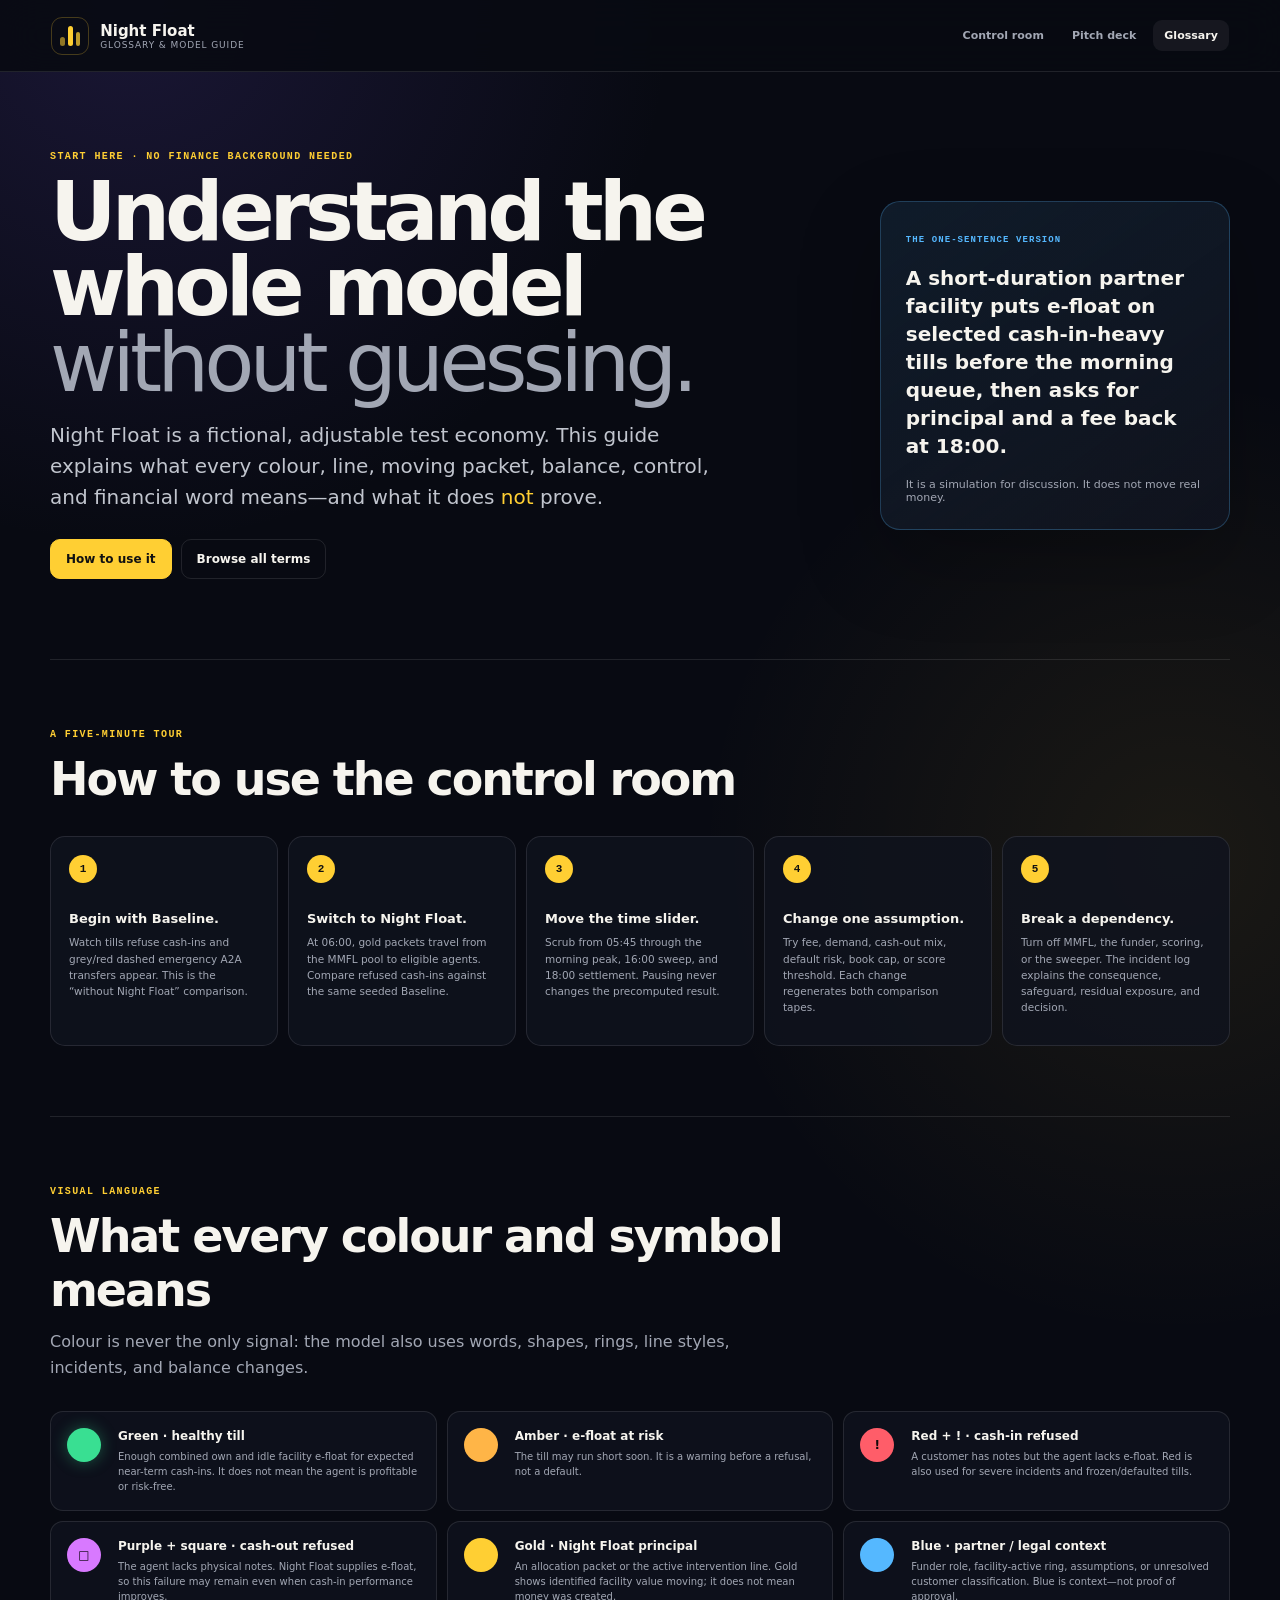
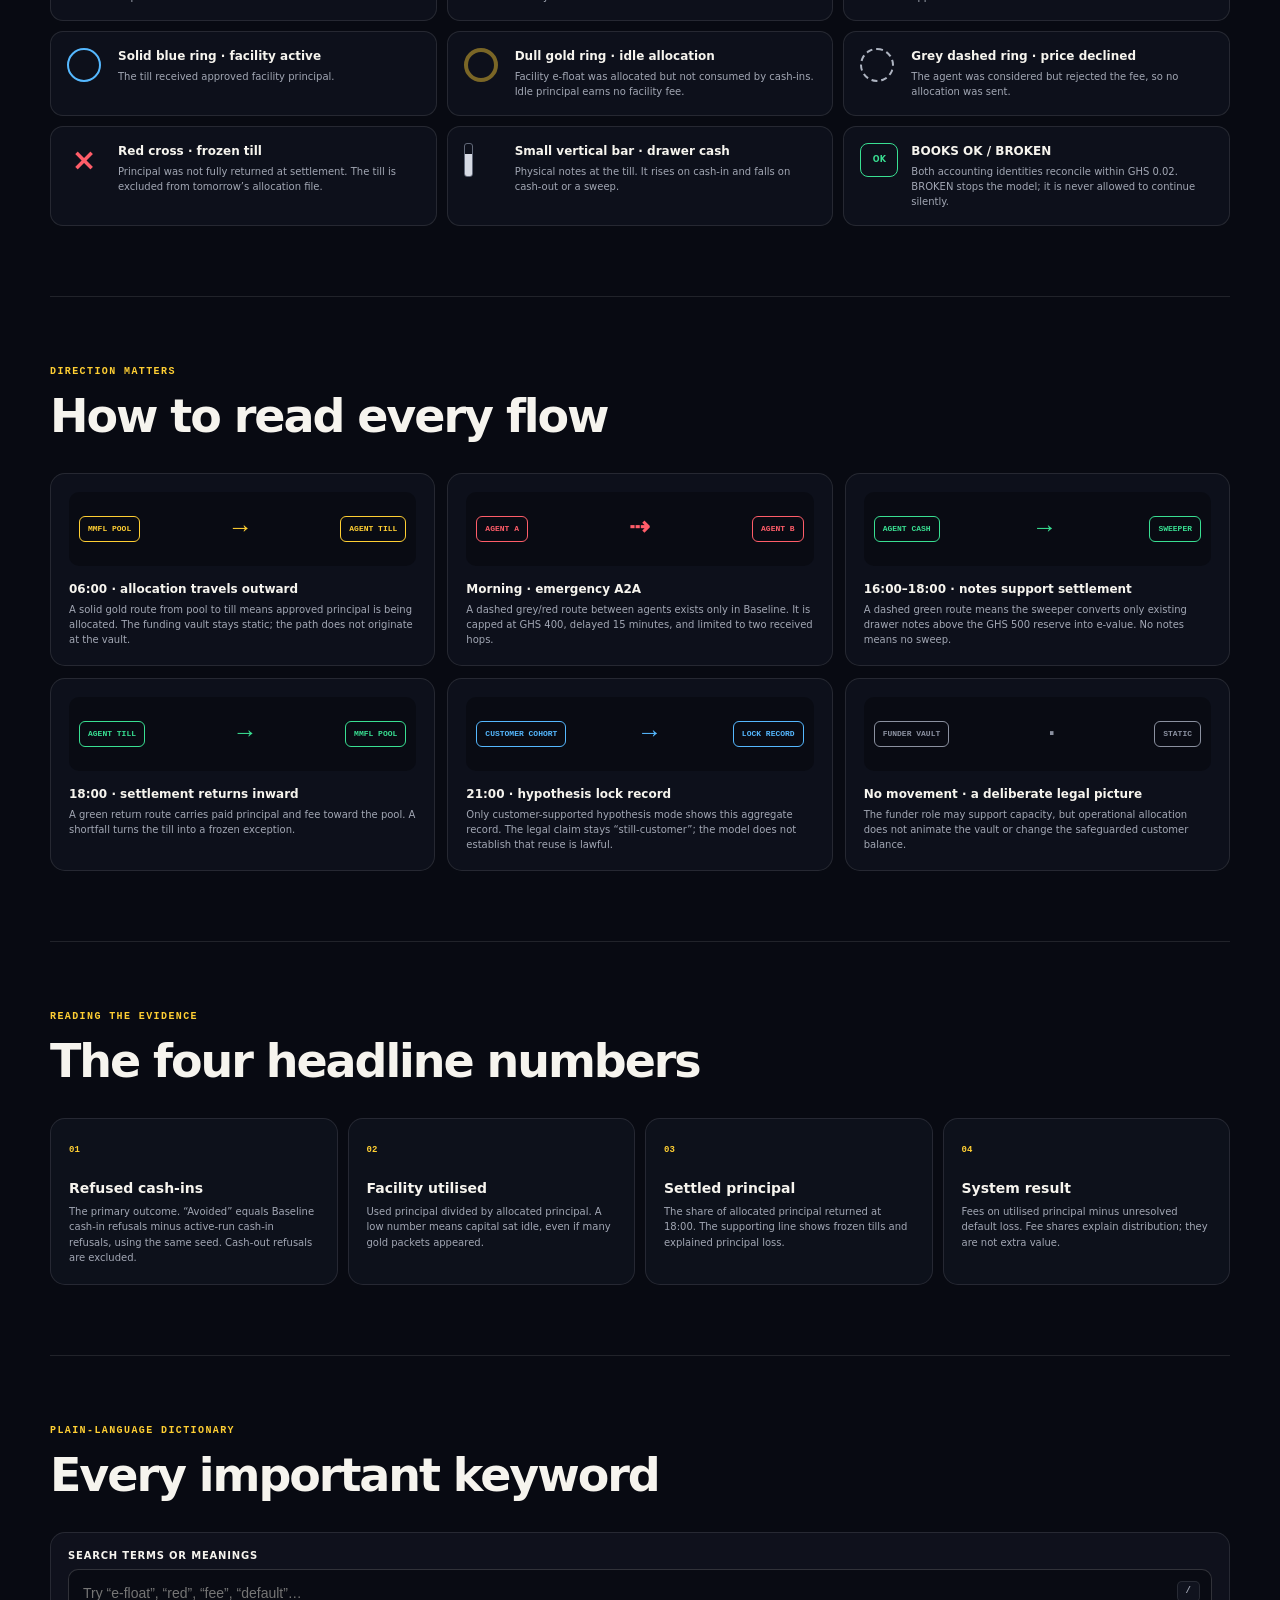
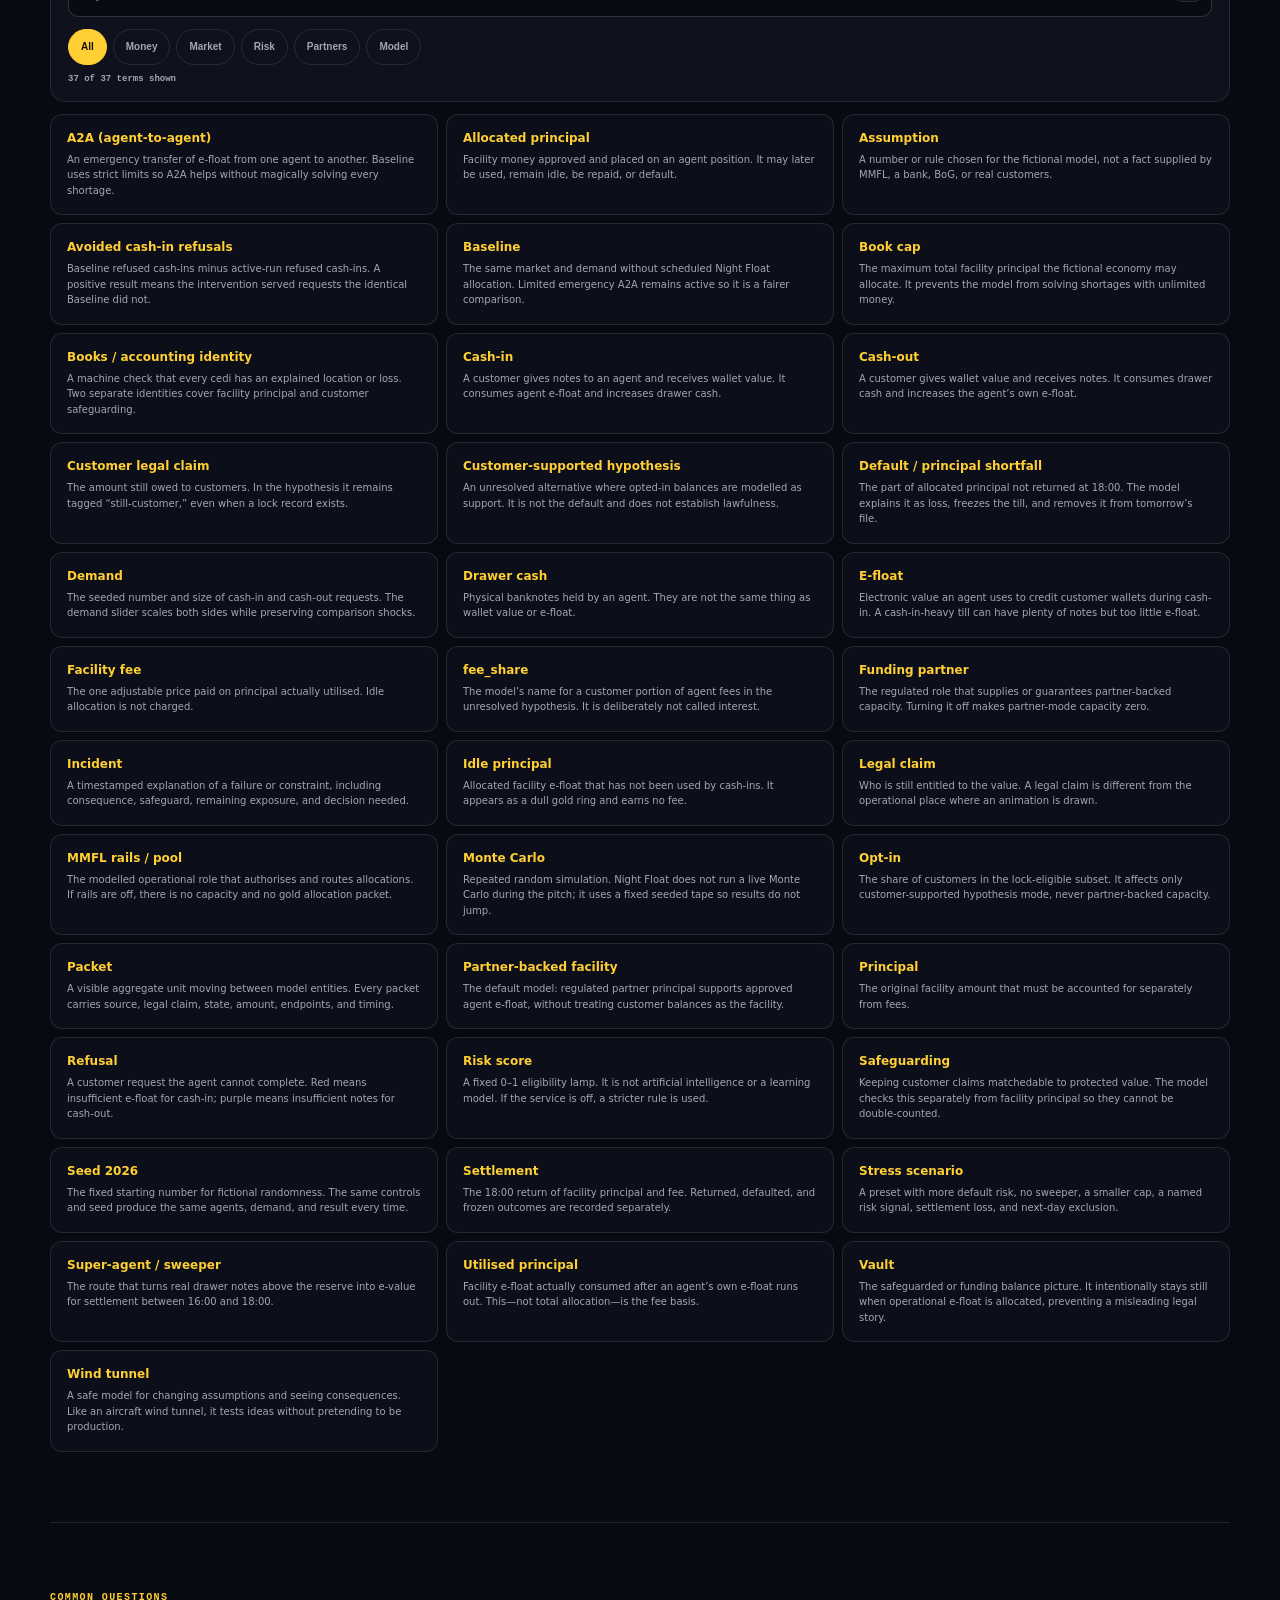
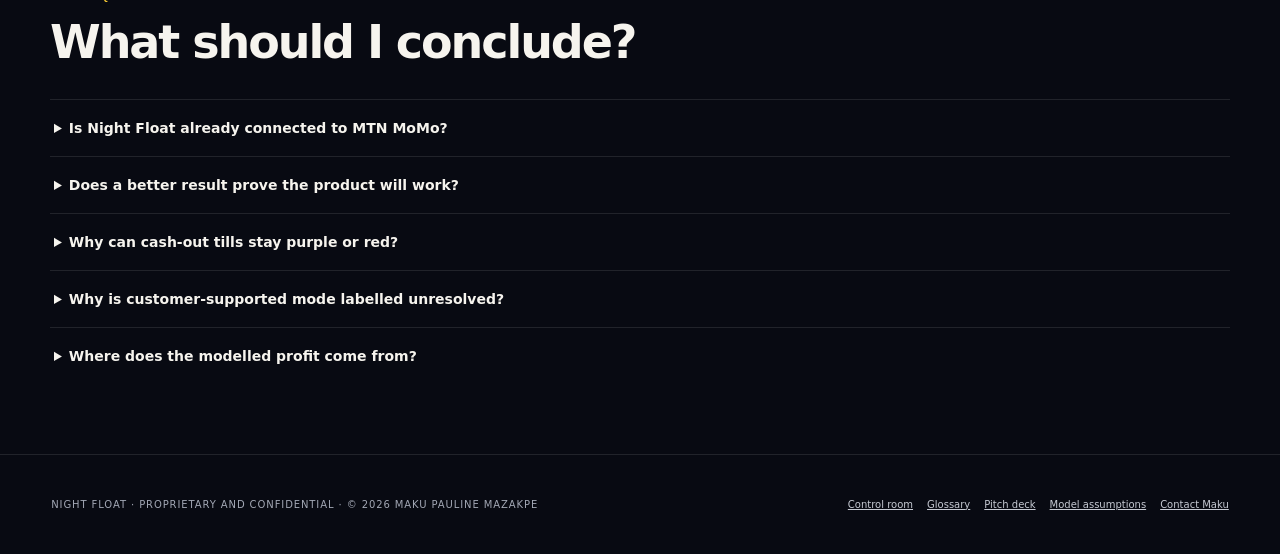
==== glossary/index.html @ ef6ecaac "deploy Night Float static artifact" ====
<!--
Night Float — Proprietary and Confidential. Copyright (c) 2026 Maku Pauline Mazakpe. All rights reserved.
Unauthorized use, copying, modification, or distribution is prohibited without written permission.
Contact: https://startuptribunal.com/maku | LinkedIn: https://www.linkedin.com/in/maku-mazakpe/ | GitHub: https://github.com/ma-za-kpe
X: https://x.com/makumazakpe | StartupTribunal X: https://x.com/startuptribunal
-->

<!doctype html>
<html lang="en">
  <head>
    <meta charset="UTF-8" />
    <meta name="viewport" content="width=device-width, initial-scale=1.0" />
    <meta
      name="description"
      content="Plain-language guide to the Night Float economic simulation, colours, flows, controls, and financial terms."
    />
    <title>Night Float — Glossary &amp; Model Guide</title>
    <link rel="icon" href="../favicon.svg" type="image/svg+xml" />
    <link rel="stylesheet" href="./glossary.css" />
  </head>
  <body>
    <header class="guide-header">
      <a class="brand" href="../"
        ><span class="brand-bars" aria-hidden="true"><i></i><i></i><i></i></span
        ><span
          ><b>Night Float</b><small>Glossary &amp; model guide</small></span
        ></a
      >
      <nav aria-label="Main navigation">
        <a href="../">Control room</a><a href="../pitch/">Pitch deck</a
        ><a class="active" href="./" aria-current="page">Glossary</a>
      </nav>
    </header>

    <main>
      <section class="hero">
        <div>
          <p class="eyebrow">Start here · no finance background needed</p>
          <h1>
            Understand the whole model<br /><span>without guessing.</span>
          </h1>
          <p class="lede">
            Night Float is a fictional, adjustable test economy. This guide
            explains what every colour, line, moving packet, balance, control,
            and financial word means—and what it does <em>not</em> prove.
          </p>
          <div class="hero-actions">
            <a class="primary" href="#quick-start">How to use it</a
            ><a href="#dictionary">Browse all terms</a>
          </div>
        </div>
        <aside class="truth-card">
          <span>THE ONE-SENTENCE VERSION</span
          ><strong
            >A short-duration partner facility puts e-float on selected
            cash-in-heavy tills before the morning queue, then asks for
            principal and a fee back at 18:00.</strong
          >
          <p>It is a simulation for discussion. It does not move real money.</p>
        </aside>
      </section>

      <section id="quick-start" class="section-block">
        <div class="section-heading">
          <p class="eyebrow">A five-minute tour</p>
          <h2>How to use the control room</h2>
        </div>
        <ol class="steps">
          <li>
            <span>1</span>
            <div>
              <b>Begin with Baseline.</b>
              <p>
                Watch tills refuse cash-ins and grey/red dashed emergency A2A
                transfers appear. This is the “without Night Float” comparison.
              </p>
            </div>
          </li>
          <li>
            <span>2</span>
            <div>
              <b>Switch to Night Float.</b>
              <p>
                At 06:00, gold packets travel from the MMFL pool to eligible
                agents. Compare refused cash-ins against the same seeded
                Baseline.
              </p>
            </div>
          </li>
          <li>
            <span>3</span>
            <div>
              <b>Move the time slider.</b>
              <p>
                Scrub from 05:45 through the morning peak, 16:00 sweep, and
                18:00 settlement. Pausing never changes the precomputed result.
              </p>
            </div>
          </li>
          <li>
            <span>4</span>
            <div>
              <b>Change one assumption.</b>
              <p>
                Try fee, demand, cash-out mix, default risk, book cap, or score
                threshold. Each change regenerates both comparison tapes.
              </p>
            </div>
          </li>
          <li>
            <span>5</span>
            <div>
              <b>Break a dependency.</b>
              <p>
                Turn off MMFL, the funder, scoring, or the sweeper. The incident
                log explains the consequence, safeguard, residual exposure, and
                decision.
              </p>
            </div>
          </li>
        </ol>
      </section>

      <section class="section-block decode">
        <div class="section-heading">
          <p class="eyebrow">Visual language</p>
          <h2>What every colour and symbol means</h2>
          <p>
            Colour is never the only signal: the model also uses words, shapes,
            rings, line styles, incidents, and balance changes.
          </p>
        </div>
        <div class="colour-grid">
          <article>
            <i class="swatch green"></i>
            <div>
              <h3>Green · healthy till</h3>
              <p>
                Enough combined own and idle facility e-float for expected
                near-term cash-ins. It does not mean the agent is profitable or
                risk-free.
              </p>
            </div>
          </article>
          <article>
            <i class="swatch amber"></i>
            <div>
              <h3>Amber · e-float at risk</h3>
              <p>
                The till may run short soon. It is a warning before a refusal,
                not a default.
              </p>
            </div>
          </article>
          <article>
            <i class="swatch red">!</i>
            <div>
              <h3>Red + ! · cash-in refused</h3>
              <p>
                A customer has notes but the agent lacks e-float. Red is also
                used for severe incidents and frozen/defaulted tills.
              </p>
            </div>
          </article>
          <article>
            <i class="swatch purple">□</i>
            <div>
              <h3>Purple + square · cash-out refused</h3>
              <p>
                The agent lacks physical notes. Night Float supplies e-float, so
                this failure may remain even when cash-in performance improves.
              </p>
            </div>
          </article>
          <article>
            <i class="swatch gold"></i>
            <div>
              <h3>Gold · Night Float principal</h3>
              <p>
                An allocation packet or the active intervention line. Gold shows
                identified facility value moving; it does not mean money was
                created.
              </p>
            </div>
          </article>
          <article>
            <i class="swatch blue"></i>
            <div>
              <h3>Blue · partner / legal context</h3>
              <p>
                Funder role, facility-active ring, assumptions, or unresolved
                customer classification. Blue is context—not proof of approval.
              </p>
            </div>
          </article>
          <article>
            <i class="symbol solid-ring"></i>
            <div>
              <h3>Solid blue ring · facility active</h3>
              <p>The till received approved facility principal.</p>
            </div>
          </article>
          <article>
            <i class="symbol idle-ring"></i>
            <div>
              <h3>Dull gold ring · idle allocation</h3>
              <p>
                Facility e-float was allocated but not consumed by cash-ins.
                Idle principal earns no facility fee.
              </p>
            </div>
          </article>
          <article>
            <i class="symbol declined-ring"></i>
            <div>
              <h3>Grey dashed ring · price declined</h3>
              <p>
                The agent was considered but rejected the fee, so no allocation
                was sent.
              </p>
            </div>
          </article>
          <article>
            <i class="symbol freeze-cross">×</i>
            <div>
              <h3>Red cross · frozen till</h3>
              <p>
                Principal was not fully returned at settlement. The till is
                excluded from tomorrow’s allocation file.
              </p>
            </div>
          </article>
          <article>
            <i class="symbol cash-bar"></i>
            <div>
              <h3>Small vertical bar · drawer cash</h3>
              <p>
                Physical notes at the till. It rises on cash-in and falls on
                cash-out or a sweep.
              </p>
            </div>
          </article>
          <article>
            <i class="symbol books-ok">OK</i>
            <div>
              <h3>BOOKS OK / BROKEN</h3>
              <p>
                Both accounting identities reconcile within GHS 0.02. BROKEN
                stops the model; it is never allowed to continue silently.
              </p>
            </div>
          </article>
        </div>
      </section>

      <section class="section-block flows">
        <div class="section-heading">
          <p class="eyebrow">Direction matters</p>
          <h2>How to read every flow</h2>
        </div>
        <div class="flow-list">
          <article>
            <div class="flow-demo gold-flow">
              <span>MMFL POOL</span><b>→</b><span>AGENT TILL</span>
            </div>
            <h3>06:00 · allocation travels outward</h3>
            <p>
              A solid gold route from pool to till means approved principal is
              being allocated. The funding vault stays static; the path does not
              originate at the vault.
            </p>
          </article>
          <article>
            <div class="flow-demo red-flow">
              <span>AGENT A</span><b>⇢</b><span>AGENT B</span>
            </div>
            <h3>Morning · emergency A2A</h3>
            <p>
              A dashed grey/red route between agents exists only in Baseline. It
              is capped at GHS 400, delayed 15 minutes, and limited to two
              received hops.
            </p>
          </article>
          <article>
            <div class="flow-demo green-flow">
              <span>AGENT CASH</span><b>→</b><span>SWEEPER</span>
            </div>
            <h3>16:00–18:00 · notes support settlement</h3>
            <p>
              A dashed green route means the sweeper converts only existing
              drawer notes above the GHS 500 reserve into e-value. No notes
              means no sweep.
            </p>
          </article>
          <article>
            <div class="flow-demo green-flow reverse">
              <span>AGENT TILL</span><b>→</b><span>MMFL POOL</span>
            </div>
            <h3>18:00 · settlement returns inward</h3>
            <p>
              A green return route carries paid principal and fee toward the
              pool. A shortfall turns the till into a frozen exception.
            </p>
          </article>
          <article>
            <div class="flow-demo blue-flow">
              <span>CUSTOMER COHORT</span><b>→</b><span>LOCK RECORD</span>
            </div>
            <h3>21:00 · hypothesis lock record</h3>
            <p>
              Only customer-supported hypothesis mode shows this aggregate
              record. The legal claim stays “still-customer”; the model does not
              establish that reuse is lawful.
            </p>
          </article>
          <article>
            <div class="flow-demo static-flow">
              <span>FUNDER VAULT</span><b>·</b><span>STATIC</span>
            </div>
            <h3>No movement · a deliberate legal picture</h3>
            <p>
              The funder role may support capacity, but operational allocation
              does not animate the vault or change the safeguarded customer
              balance.
            </p>
          </article>
        </div>
      </section>

      <section class="section-block dashboard-guide">
        <div class="section-heading">
          <p class="eyebrow">Reading the evidence</p>
          <h2>The four headline numbers</h2>
        </div>
        <div class="metric-explain">
          <article>
            <span>01</span>
            <h3>Refused cash-ins</h3>
            <p>
              The primary outcome. “Avoided” equals Baseline cash-in refusals
              minus active-run cash-in refusals, using the same seed. Cash-out
              refusals are excluded.
            </p>
          </article>
          <article>
            <span>02</span>
            <h3>Facility utilised</h3>
            <p>
              Used principal divided by allocated principal. A low number means
              capital sat idle, even if many gold packets appeared.
            </p>
          </article>
          <article>
            <span>03</span>
            <h3>Settled principal</h3>
            <p>
              The share of allocated principal returned at 18:00. The supporting
              line shows frozen tills and explained principal loss.
            </p>
          </article>
          <article>
            <span>04</span>
            <h3>System result</h3>
            <p>
              Fees on utilised principal minus unresolved default loss. Fee
              shares explain distribution; they are not extra value.
            </p>
          </article>
        </div>
      </section>

      <section id="dictionary" class="section-block dictionary">
        <div class="section-heading">
          <p class="eyebrow">Plain-language dictionary</p>
          <h2>Every important keyword</h2>
        </div>
        <div class="dictionary-tools">
          <label for="glossarySearch">Search terms or meanings</label>
          <div>
            <input
              id="glossarySearch"
              type="search"
              placeholder="Try “e-float”, “red”, “fee”, “default”…"
              autocomplete="off"
            /><kbd>/</kbd>
          </div>
          <div class="filters" role="group" aria-label="Glossary categories">
            <button class="active" data-filter="all">All</button
            ><button data-filter="money">Money</button
            ><button data-filter="market">Market</button
            ><button data-filter="risk">Risk</button
            ><button data-filter="partners">Partners</button
            ><button data-filter="model">Model</button>
          </div>
          <p id="termCount" aria-live="polite"></p>
        </div>
        <dl id="termList" class="term-list">
          <div data-category="market model">
            <dt>A2A (agent-to-agent)</dt>
            <dd>
              An emergency transfer of e-float from one agent to another.
              Baseline uses strict limits so A2A helps without magically solving
              every shortage.
            </dd>
          </div>
          <div data-category="money">
            <dt>Allocated principal</dt>
            <dd>
              Facility money approved and placed on an agent position. It may
              later be used, remain idle, be repaid, or default.
            </dd>
          </div>
          <div data-category="model">
            <dt>Assumption</dt>
            <dd>
              A number or rule chosen for the fictional model, not a fact
              supplied by MMFL, a bank, BoG, or real customers.
            </dd>
          </div>
          <div data-category="model market">
            <dt>Avoided cash-in refusals</dt>
            <dd>
              Baseline refused cash-ins minus active-run refused cash-ins. A
              positive result means the intervention served requests the
              identical Baseline did not.
            </dd>
          </div>
          <div data-category="model">
            <dt>Baseline</dt>
            <dd>
              The same market and demand without scheduled Night Float
              allocation. Limited emergency A2A remains active so it is a fairer
              comparison.
            </dd>
          </div>
          <div data-category="money risk">
            <dt>Book cap</dt>
            <dd>
              The maximum total facility principal the fictional economy may
              allocate. It prevents the model from solving shortages with
              unlimited money.
            </dd>
          </div>
          <div data-category="money risk">
            <dt>Books / accounting identity</dt>
            <dd>
              A machine check that every cedi has an explained location or loss.
              Two separate identities cover facility principal and customer
              safeguarding.
            </dd>
          </div>
          <div data-category="market money">
            <dt>Cash-in</dt>
            <dd>
              A customer gives notes to an agent and receives wallet value. It
              consumes agent e-float and increases drawer cash.
            </dd>
          </div>
          <div data-category="market money">
            <dt>Cash-out</dt>
            <dd>
              A customer gives wallet value and receives notes. It consumes
              drawer cash and increases the agent’s own e-float.
            </dd>
          </div>
          <div data-category="money risk">
            <dt>Customer legal claim</dt>
            <dd>
              The amount still owed to customers. In the hypothesis it remains
              tagged “still-customer,” even when a lock record exists.
            </dd>
          </div>
          <div data-category="money risk">
            <dt>Customer-supported hypothesis</dt>
            <dd>
              An unresolved alternative where opted-in balances are modelled as
              support. It is not the default and does not establish lawfulness.
            </dd>
          </div>
          <div data-category="risk money">
            <dt>Default / principal shortfall</dt>
            <dd>
              The part of allocated principal not returned at 18:00. The model
              explains it as loss, freezes the till, and removes it from
              tomorrow’s file.
            </dd>
          </div>
          <div data-category="model market">
            <dt>Demand</dt>
            <dd>
              The seeded number and size of cash-in and cash-out requests. The
              demand slider scales both sides while preserving comparison
              shocks.
            </dd>
          </div>
          <div data-category="market money">
            <dt>Drawer cash</dt>
            <dd>
              Physical banknotes held by an agent. They are not the same thing
              as wallet value or e-float.
            </dd>
          </div>
          <div data-category="money market">
            <dt>E-float</dt>
            <dd>
              Electronic value an agent uses to credit customer wallets during
              cash-in. A cash-in-heavy till can have plenty of notes but too
              little e-float.
            </dd>
          </div>
          <div data-category="money">
            <dt>Facility fee</dt>
            <dd>
              The one adjustable price paid on principal actually utilised. Idle
              allocation is not charged.
            </dd>
          </div>
          <div data-category="money risk">
            <dt>fee_share</dt>
            <dd>
              The model’s name for a customer portion of agent fees in the
              unresolved hypothesis. It is deliberately not called interest.
            </dd>
          </div>
          <div data-category="partners money">
            <dt>Funding partner</dt>
            <dd>
              The regulated role that supplies or guarantees partner-backed
              capacity. Turning it off makes partner-mode capacity zero.
            </dd>
          </div>
          <div data-category="risk model">
            <dt>Incident</dt>
            <dd>
              A timestamped explanation of a failure or constraint, including
              consequence, safeguard, remaining exposure, and decision needed.
            </dd>
          </div>
          <div data-category="money">
            <dt>Idle principal</dt>
            <dd>
              Allocated facility e-float that has not been used by cash-ins. It
              appears as a dull gold ring and earns no fee.
            </dd>
          </div>
          <div data-category="money risk">
            <dt>Legal claim</dt>
            <dd>
              Who is still entitled to the value. A legal claim is different
              from the operational place where an animation is drawn.
            </dd>
          </div>
          <div data-category="partners">
            <dt>MMFL rails / pool</dt>
            <dd>
              The modelled operational role that authorises and routes
              allocations. If rails are off, there is no capacity and no gold
              allocation packet.
            </dd>
          </div>
          <div data-category="model">
            <dt>Monte Carlo</dt>
            <dd>
              Repeated random simulation. Night Float does not run a live Monte
              Carlo during the pitch; it uses a fixed seeded tape so results do
              not jump.
            </dd>
          </div>
          <div data-category="model risk">
            <dt>Opt-in</dt>
            <dd>
              The share of customers in the lock-eligible subset. It affects
              only customer-supported hypothesis mode, never partner-backed
              capacity.
            </dd>
          </div>
          <div data-category="model money">
            <dt>Packet</dt>
            <dd>
              A visible aggregate unit moving between model entities. Every
              packet carries source, legal claim, state, amount, endpoints, and
              timing.
            </dd>
          </div>
          <div data-category="partners money">
            <dt>Partner-backed facility</dt>
            <dd>
              The default model: regulated partner principal supports approved
              agent e-float, without treating customer balances as the facility.
            </dd>
          </div>
          <div data-category="money">
            <dt>Principal</dt>
            <dd>
              The original facility amount that must be accounted for separately
              from fees.
            </dd>
          </div>
          <div data-category="market">
            <dt>Refusal</dt>
            <dd>
              A customer request the agent cannot complete. Red means
              insufficient e-float for cash-in; purple means insufficient notes
              for cash-out.
            </dd>
          </div>
          <div data-category="risk model">
            <dt>Risk score</dt>
            <dd>
              A fixed 0–1 eligibility lamp. It is not artificial intelligence or
              a learning model. If the service is off, a stricter rule is used.
            </dd>
          </div>
          <div data-category="money risk">
            <dt>Safeguarding</dt>
            <dd>
              Keeping customer claims matchedable to protected value. The model
              checks this separately from facility principal so they cannot be
              double-counted.
            </dd>
          </div>
          <div data-category="model">
            <dt>Seed 2026</dt>
            <dd>
              The fixed starting number for fictional randomness. The same
              controls and seed produce the same agents, demand, and result
              every time.
            </dd>
          </div>
          <div data-category="money risk">
            <dt>Settlement</dt>
            <dd>
              The 18:00 return of facility principal and fee. Returned,
              defaulted, and frozen outcomes are recorded separately.
            </dd>
          </div>
          <div data-category="model risk">
            <dt>Stress scenario</dt>
            <dd>
              A preset with more default risk, no sweeper, a smaller cap, a
              named risk signal, settlement loss, and next-day exclusion.
            </dd>
          </div>
          <div data-category="partners market">
            <dt>Super-agent / sweeper</dt>
            <dd>
              The route that turns real drawer notes above the reserve into
              e-value for settlement between 16:00 and 18:00.
            </dd>
          </div>
          <div data-category="money">
            <dt>Utilised principal</dt>
            <dd>
              Facility e-float actually consumed after an agent’s own e-float
              runs out. This—not total allocation—is the fee basis.
            </dd>
          </div>
          <div data-category="partners risk">
            <dt>Vault</dt>
            <dd>
              The safeguarded or funding balance picture. It intentionally stays
              still when operational e-float is allocated, preventing a
              misleading legal story.
            </dd>
          </div>
          <div data-category="model">
            <dt>Wind tunnel</dt>
            <dd>
              A safe model for changing assumptions and seeing consequences.
              Like an aircraft wind tunnel, it tests ideas without pretending to
              be production.
            </dd>
          </div>
        </dl>
        <div id="emptyTerms" class="empty" hidden>
          No matching term. Try a shorter word or choose “All”.
        </div>
      </section>

      <section class="section-block questions">
        <div class="section-heading">
          <p class="eyebrow">Common questions</p>
          <h2>What should I conclude?</h2>
        </div>
        <details>
          <summary>Is Night Float already connected to MTN MoMo?</summary>
          <p>
            No. The site is an offline fictional economy. Any real facility,
            wallet movement, data use, or partner branding requires the
            appropriate partner and regulatory process.
          </p>
        </details>
        <details>
          <summary>Does a better result prove the product will work?</summary>
          <p>
            No. It shows which assumptions would make the idea plausible and
            which data must be validated. The model is designed to be
            challenged.
          </p>
        </details>
        <details>
          <summary>Why can cash-out tills stay purple or red?</summary>
          <p>
            They need physical notes. Night Float supplies e-float for cash-in
            demand. A different cash-distribution intervention is needed for
            cash-out shortages.
          </p>
        </details>
        <details>
          <summary>Why is customer-supported mode labelled unresolved?</summary>
          <p>
            A customer claim cannot be treated as both immediately redeemable
            and freely reused without an approved legal, ledger, liquidity, and
            loss structure.
          </p>
        </details>
        <details>
          <summary>Where does the modelled profit come from?</summary>
          <p>
            Only from the facility fee on utilised principal, less unresolved
            default loss. Idle money earns no fee and recipient splits do not
            create extra money.
          </p>
        </details>
      </section>
    </main>

    <footer>
      <p>
        Night Float · Proprietary and Confidential · © 2026 Maku Pauline Mazakpe
      </p>
      <div>
        <a href="../">Control room</a><a href="./">Glossary</a
        ><a href="../pitch/">Pitch deck</a
        ><a href="../?assumptions=1">Model assumptions</a
        ><a href="https://startuptribunal.com/maku">Contact Maku</a>
      </div>
    </footer>
    <script type="module" src="./glossary.js"></script>
  </body>
</html>
---- glossary/glossary.css ----
/*
 * Night Float — Proprietary and Confidential. Copyright (c) 2026 Maku Pauline Mazakpe. All rights reserved.
 * Unauthorized use, copying, modification, or distribution is prohibited without written permission.
 * Contact: https://startuptribunal.com/maku | LinkedIn: https://www.linkedin.com/in/maku-mazakpe/ | GitHub: https://github.com/ma-za-kpe
 * X: https://x.com/makumazakpe | StartupTribunal X: https://x.com/startuptribunal
 */

:root {
  color-scheme: dark;
  --bg: #080a12;
  --panel: #10131e;
  --line: rgba(255, 255, 255, 0.1);
  --text: #f6f4ee;
  --muted: #a2a7b4;
  --gold: #ffcf33;
  --green: #39df92;
  --amber: #ffb547;
  --red: #ff5d69;
  --purple: #d879ff;
  --blue: #55b8ff;
  font-family:
    Inter,
    ui-sans-serif,
    system-ui,
    -apple-system,
    "Segoe UI",
    sans-serif;
}
* {
  box-sizing: border-box;
}
html {
  scroll-behavior: smooth;
  min-width: 320px;
  background: var(--bg);
}
body {
  margin: 0;
  color: var(--text);
  background:
    radial-gradient(
      circle at 10% 0,
      rgba(79, 59, 157, 0.25),
      transparent 34rem
    ),
    radial-gradient(
      circle at 92% 16%,
      rgba(255, 207, 51, 0.08),
      transparent 30rem
    ),
    var(--bg);
}
a {
  color: inherit;
}
.guide-header {
  position: sticky;
  z-index: 20;
  top: 0;
  min-height: 72px;
  padding: 12px clamp(16px, 4vw, 64px);
  display: flex;
  align-items: center;
  justify-content: space-between;
  gap: 24px;
  border-bottom: 1px solid var(--line);
  background: rgba(8, 10, 18, 0.9);
  backdrop-filter: blur(20px);
}
.brand {
  display: flex;
  align-items: center;
  gap: 11px;
  text-decoration: none;
}
.brand-bars {
  width: 38px;
  height: 38px;
  padding: 8px;
  display: flex;
  align-items: flex-end;
  justify-content: center;
  gap: 3px;
  border: 1px solid rgba(255, 207, 51, 0.25);
  border-radius: 11px;
}
.brand-bars i {
  width: 5px;
  border-radius: 3px;
  background: var(--gold);
}
.brand-bars i:nth-child(1) {
  height: 9px;
  opacity: 0.55;
}
.brand-bars i:nth-child(2) {
  height: 20px;
}
.brand-bars i:nth-child(3) {
  height: 14px;
  opacity: 0.75;
}
.brand span:last-child {
  display: grid;
}
.brand b {
  font-size: 15px;
}
.brand small {
  color: var(--muted);
  font-size: 9px;
  text-transform: uppercase;
  letter-spacing: 0.1em;
}
nav {
  display: flex;
  gap: 6px;
}
nav a {
  padding: 9px 11px;
  border-radius: 9px;
  color: var(--muted);
  text-decoration: none;
  font-size: 11px;
  font-weight: 750;
}
nav a:hover,
nav a.active {
  color: var(--text);
  background: rgba(255, 255, 255, 0.06);
}
main {
  width: min(1180px, calc(100% - 32px));
  margin: auto;
}
.hero {
  min-height: 520px;
  display: grid;
  grid-template-columns: minmax(0, 1.35fr) minmax(280px, 0.65fr);
  align-items: center;
  gap: clamp(36px, 8vw, 110px);
  padding: 80px 0;
}
.eyebrow {
  margin: 0 0 12px;
  color: var(--gold);
  font:
    800 10px/1 ui-monospace,
    SFMono-Regular,
    Menlo,
    monospace;
  letter-spacing: 0.14em;
  text-transform: uppercase;
}
h1,
h2,
h3,
p {
  margin-top: 0;
}
h1 {
  margin-bottom: 20px;
  font-size: clamp(42px, 7vw, 82px);
  line-height: 0.92;
  letter-spacing: -0.06em;
}
h1 span {
  color: var(--muted);
  font-weight: 500;
}
.lede {
  max-width: 690px;
  color: #c1c5ce;
  font-size: clamp(16px, 2vw, 20px);
  line-height: 1.55;
}
.lede em {
  color: var(--gold);
  font-style: normal;
}
.hero-actions {
  display: flex;
  gap: 9px;
  margin-top: 26px;
}
.hero-actions a {
  padding: 12px 15px;
  border: 1px solid var(--line);
  border-radius: 10px;
  text-decoration: none;
  font-size: 12px;
  font-weight: 800;
}
.hero-actions a.primary {
  color: #111;
  background: var(--gold);
  border-color: var(--gold);
}
.truth-card {
  padding: 25px;
  border: 1px solid rgba(85, 184, 255, 0.25);
  border-radius: 20px;
  background: linear-gradient(
    145deg,
    rgba(85, 184, 255, 0.1),
    rgba(16, 19, 30, 0.92)
  );
  box-shadow: 0 30px 80px rgba(0, 0, 0, 0.25);
}
.truth-card span {
  color: var(--blue);
  font:
    800 9px/1 ui-monospace,
    monospace;
  letter-spacing: 0.12em;
}
.truth-card strong {
  display: block;
  margin: 18px 0;
  font-size: 20px;
  line-height: 1.4;
}
.truth-card p {
  margin: 0;
  color: var(--muted);
  font-size: 11px;
}
.section-block {
  scroll-margin-top: 90px;
  padding: 70px 0;
  border-top: 1px solid var(--line);
}
.section-heading {
  max-width: 760px;
  margin-bottom: 30px;
}
.section-heading h2 {
  margin: 0;
  font-size: clamp(28px, 4vw, 46px);
  letter-spacing: -0.045em;
}
.section-heading > p:last-child {
  margin: 12px 0 0;
  color: var(--muted);
  line-height: 1.6;
}
.steps {
  margin: 0;
  padding: 0;
  display: grid;
  grid-template-columns: repeat(5, 1fr);
  gap: 10px;
  list-style: none;
}
.steps li {
  min-height: 210px;
  padding: 18px;
  border: 1px solid var(--line);
  border-radius: 15px;
  background: rgba(16, 19, 30, 0.8);
}
.steps li > span {
  display: grid;
  width: 28px;
  height: 28px;
  place-items: center;
  border-radius: 50%;
  color: #111;
  background: var(--gold);
  font:
    900 11px/1 ui-monospace,
    monospace;
}
.steps b {
  display: block;
  margin: 28px 0 8px;
  font-size: 13px;
}
.steps p {
  margin: 0;
  color: var(--muted);
  font-size: 10.5px;
  line-height: 1.55;
}
.colour-grid {
  display: grid;
  grid-template-columns: repeat(3, 1fr);
  gap: 10px;
}
.colour-grid article {
  display: grid;
  grid-template-columns: 38px 1fr;
  gap: 13px;
  padding: 16px;
  border: 1px solid var(--line);
  border-radius: 13px;
  background: rgba(16, 19, 30, 0.78);
}
.colour-grid h3 {
  margin: 1px 0 6px;
  font-size: 12px;
}
.colour-grid p {
  margin: 0;
  color: var(--muted);
  font-size: 10px;
  line-height: 1.5;
}
.swatch,
.symbol {
  width: 34px;
  height: 34px;
  display: grid;
  place-items: center;
  border-radius: 50%;
  font: 900 12px/1 system-ui;
}
.green {
  background: var(--green);
  box-shadow: 0 0 16px rgba(57, 223, 146, 0.35);
}
.amber {
  background: var(--amber);
}
.red {
  background: var(--red);
  color: #120a0b;
}
.purple {
  background: var(--purple);
  color: #130b16;
}
.gold {
  background: var(--gold);
}
.blue {
  background: var(--blue);
}
.solid-ring {
  border: 2px solid var(--blue);
}
.idle-ring {
  border: 4px solid rgba(255, 207, 51, 0.45);
}
.declined-ring {
  border: 2px dashed #aeb4c1;
}
.freeze-cross {
  color: var(--red);
  font-size: 30px;
}
.cash-bar {
  width: 9px;
  border-radius: 3px;
  background: linear-gradient(to top, #d6dae4 70%, transparent 70%);
  border: 1px solid #616878;
}
.books-ok {
  width: 38px;
  border-radius: 8px;
  color: var(--green);
  border: 1px solid var(--green);
  font-size: 8px;
}
.flow-list {
  display: grid;
  grid-template-columns: repeat(3, 1fr);
  gap: 12px;
}
.flow-list article {
  padding: 18px;
  border: 1px solid var(--line);
  border-radius: 15px;
  background: rgba(16, 19, 30, 0.78);
}
.flow-demo {
  height: 74px;
  display: flex;
  align-items: center;
  justify-content: space-between;
  gap: 10px;
  padding: 10px;
  border-radius: 10px;
  background: #090b13;
  color: var(--gold);
  font:
    800 8px/1 ui-monospace,
    monospace;
}
.flow-demo span {
  padding: 8px;
  border: 1px solid currentColor;
  border-radius: 6px;
}
.flow-demo b {
  font-size: 25px;
  animation: flow-pulse 1.3s ease-in-out infinite;
}
.red-flow {
  color: var(--red);
}
.green-flow {
  color: var(--green);
}
.blue-flow {
  color: var(--blue);
}
.static-flow {
  color: #8b91a0;
}
.static-flow b {
  animation: none;
}
.flow-list h3 {
  margin: 16px 0 6px;
  font-size: 12px;
}
.flow-list p {
  margin: 0;
  color: var(--muted);
  font-size: 10px;
  line-height: 1.5;
}
@keyframes flow-pulse {
  50% {
    transform: translateX(5px);
    filter: drop-shadow(0 0 6px currentColor);
  }
}
.metric-explain {
  display: grid;
  grid-template-columns: repeat(4, 1fr);
  gap: 10px;
}
.metric-explain article {
  padding: 18px;
  border: 1px solid var(--line);
  border-radius: 15px;
  background: rgba(16, 19, 30, 0.8);
}
.metric-explain span {
  color: var(--gold);
  font:
    800 9px/1 ui-monospace,
    monospace;
}
.metric-explain h3 {
  margin: 24px 0 8px;
  font-size: 14px;
}
.metric-explain p {
  margin: 0;
  color: var(--muted);
  font-size: 10px;
  line-height: 1.55;
}
.dictionary-tools {
  padding: 17px;
  border: 1px solid var(--line);
  border-radius: 15px;
  background: rgba(16, 19, 30, 0.88);
}
.dictionary-tools > label {
  display: block;
  margin-bottom: 8px;
  font-size: 10px;
  font-weight: 800;
  text-transform: uppercase;
  letter-spacing: 0.08em;
}
.dictionary-tools > div:first-of-type {
  position: relative;
}
.dictionary-tools input {
  width: 100%;
  min-height: 48px;
  padding: 0 54px 0 14px;
  border: 1px solid rgba(255, 255, 255, 0.16);
  border-radius: 10px;
  color: var(--text);
  background: #090b13;
  font-size: 14px;
  outline: none;
}
.dictionary-tools input:focus {
  border-color: var(--blue);
  box-shadow: 0 0 0 3px rgba(85, 184, 255, 0.1);
}
kbd {
  position: absolute;
  right: 12px;
  top: 12px;
  padding: 5px 8px;
  border: 1px solid var(--line);
  border-radius: 5px;
  color: var(--muted);
  background: var(--panel);
  font:
    800 9px/1 ui-monospace,
    monospace;
}
.filters {
  display: flex;
  flex-wrap: wrap;
  gap: 6px;
  margin-top: 12px;
}
.filters button {
  min-height: 36px;
  padding: 0 12px;
  border: 1px solid var(--line);
  border-radius: 999px;
  color: var(--muted);
  background: transparent;
  font-size: 10px;
  font-weight: 800;
  cursor: pointer;
}
.filters button.active {
  color: #111;
  border-color: var(--gold);
  background: var(--gold);
}
#termCount {
  margin: 10px 0 0;
  color: var(--muted);
  font:
    700 9px/1 ui-monospace,
    monospace;
}
.term-list {
  margin: 12px 0 0;
  display: grid;
  grid-template-columns: repeat(3, 1fr);
  gap: 8px;
}
.term-list > div {
  padding: 16px;
  border: 1px solid var(--line);
  border-radius: 12px;
  background: rgba(16, 19, 30, 0.68);
}
.term-list > div[hidden] {
  display: none;
}
.term-list dt {
  margin-bottom: 7px;
  color: var(--gold);
  font-size: 12px;
  font-weight: 850;
}
.term-list dd {
  margin: 0;
  color: var(--muted);
  font-size: 10px;
  line-height: 1.55;
}
.empty {
  padding: 60px;
  text-align: center;
  color: var(--muted);
}
.questions details {
  border-top: 1px solid var(--line);
}
.questions summary {
  padding: 20px 4px;
  cursor: pointer;
  font-size: 14px;
  font-weight: 800;
}
.questions details p {
  max-width: 800px;
  margin: -7px 0 20px;
  color: var(--muted);
  font-size: 12px;
  line-height: 1.6;
}
footer {
  min-height: 100px;
  padding: 26px clamp(16px, 4vw, 64px);
  display: flex;
  align-items: center;
  justify-content: space-between;
  gap: 20px;
  border-top: 1px solid var(--line);
  color: var(--muted);
  font-size: 10px;
}
footer p {
  margin: 0;
  text-transform: uppercase;
  letter-spacing: 0.09em;
}
footer div {
  display: flex;
  gap: 14px;
}
footer a {
  color: #c6cad3;
}
@media (max-width: 900px) {
  .hero {
    grid-template-columns: 1fr;
    min-height: auto;
    padding: 60px 0;
  }
  .steps {
    grid-template-columns: repeat(2, 1fr);
  }
  .colour-grid,
  .flow-list,
  .term-list {
    grid-template-columns: repeat(2, 1fr);
  }
  .metric-explain {
    grid-template-columns: repeat(2, 1fr);
  }
}
@media (max-width: 620px) {
  .guide-header {
    position: static;
    align-items: flex-start;
    flex-direction: column;
    gap: 10px;
  }
  nav {
    width: 100%;
    display: grid;
    grid-template-columns: repeat(3, 1fr);
  }
  nav a {
    text-align: center;
    min-height: 44px;
  }
  .hero {
    padding: 45px 0;
  }
  .hero h1 {
    font-size: 46px;
  }
  .hero-actions {
    flex-direction: column;
  }
  .hero-actions a {
    text-align: center;
    min-height: 44px;
  }
  .section-block {
    padding: 48px 0;
  }
  .steps,
  .colour-grid,
  .flow-list,
  .metric-explain,
  .term-list {
    grid-template-columns: 1fr;
  }
  .steps li {
    min-height: 0;
  }
  .steps b {
    margin-top: 18px;
  }
  .flow-list article {
    min-width: 0;
  }
  footer {
    align-items: flex-start;
    flex-direction: column;
  }
  footer div {
    width: 100%;
    display: grid;
    grid-template-columns: repeat(2, 1fr);
    gap: 6px;
  }
  footer a {
    min-height: 44px;
    padding: 10px;
    border: 1px solid var(--line);
    border-radius: 8px;
  }
}
@media (prefers-reduced-motion: reduce) {
  html {
    scroll-behavior: auto;
  }
  .flow-demo b {
    animation: none;
  }
}
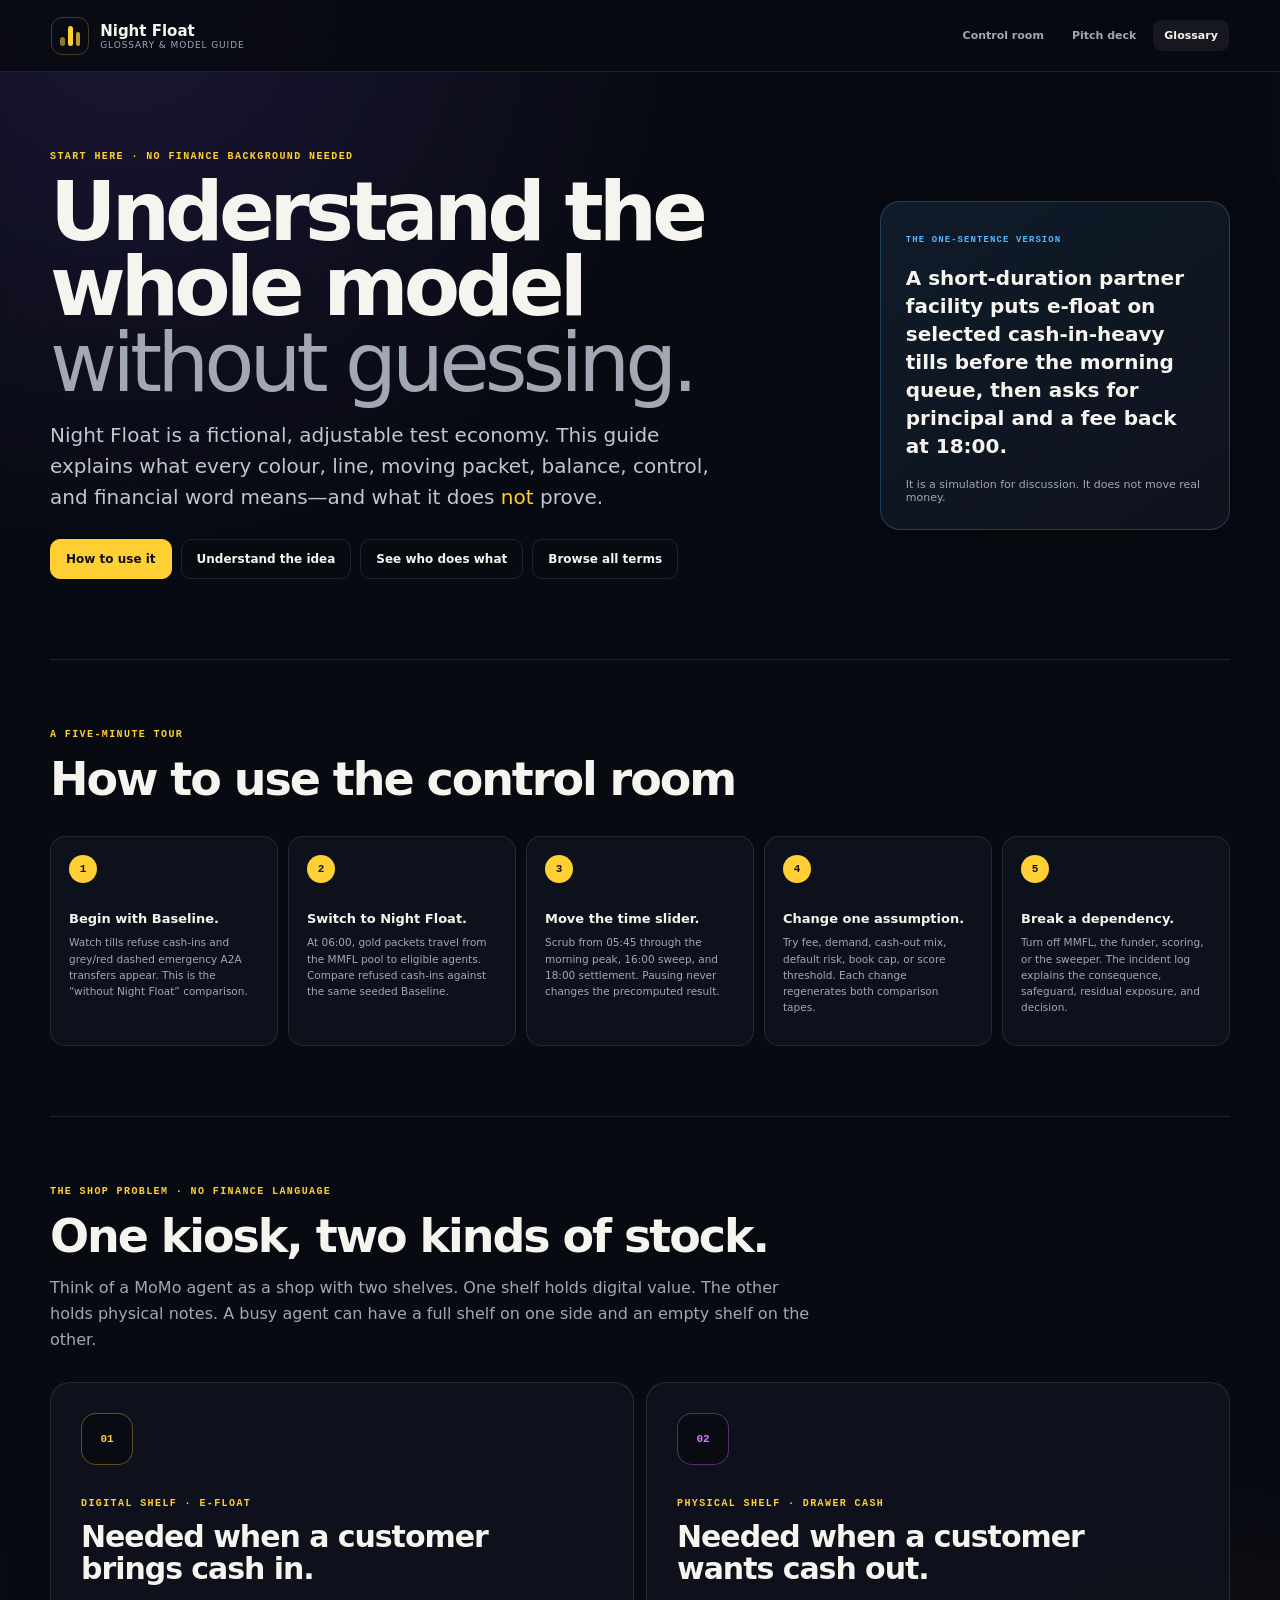
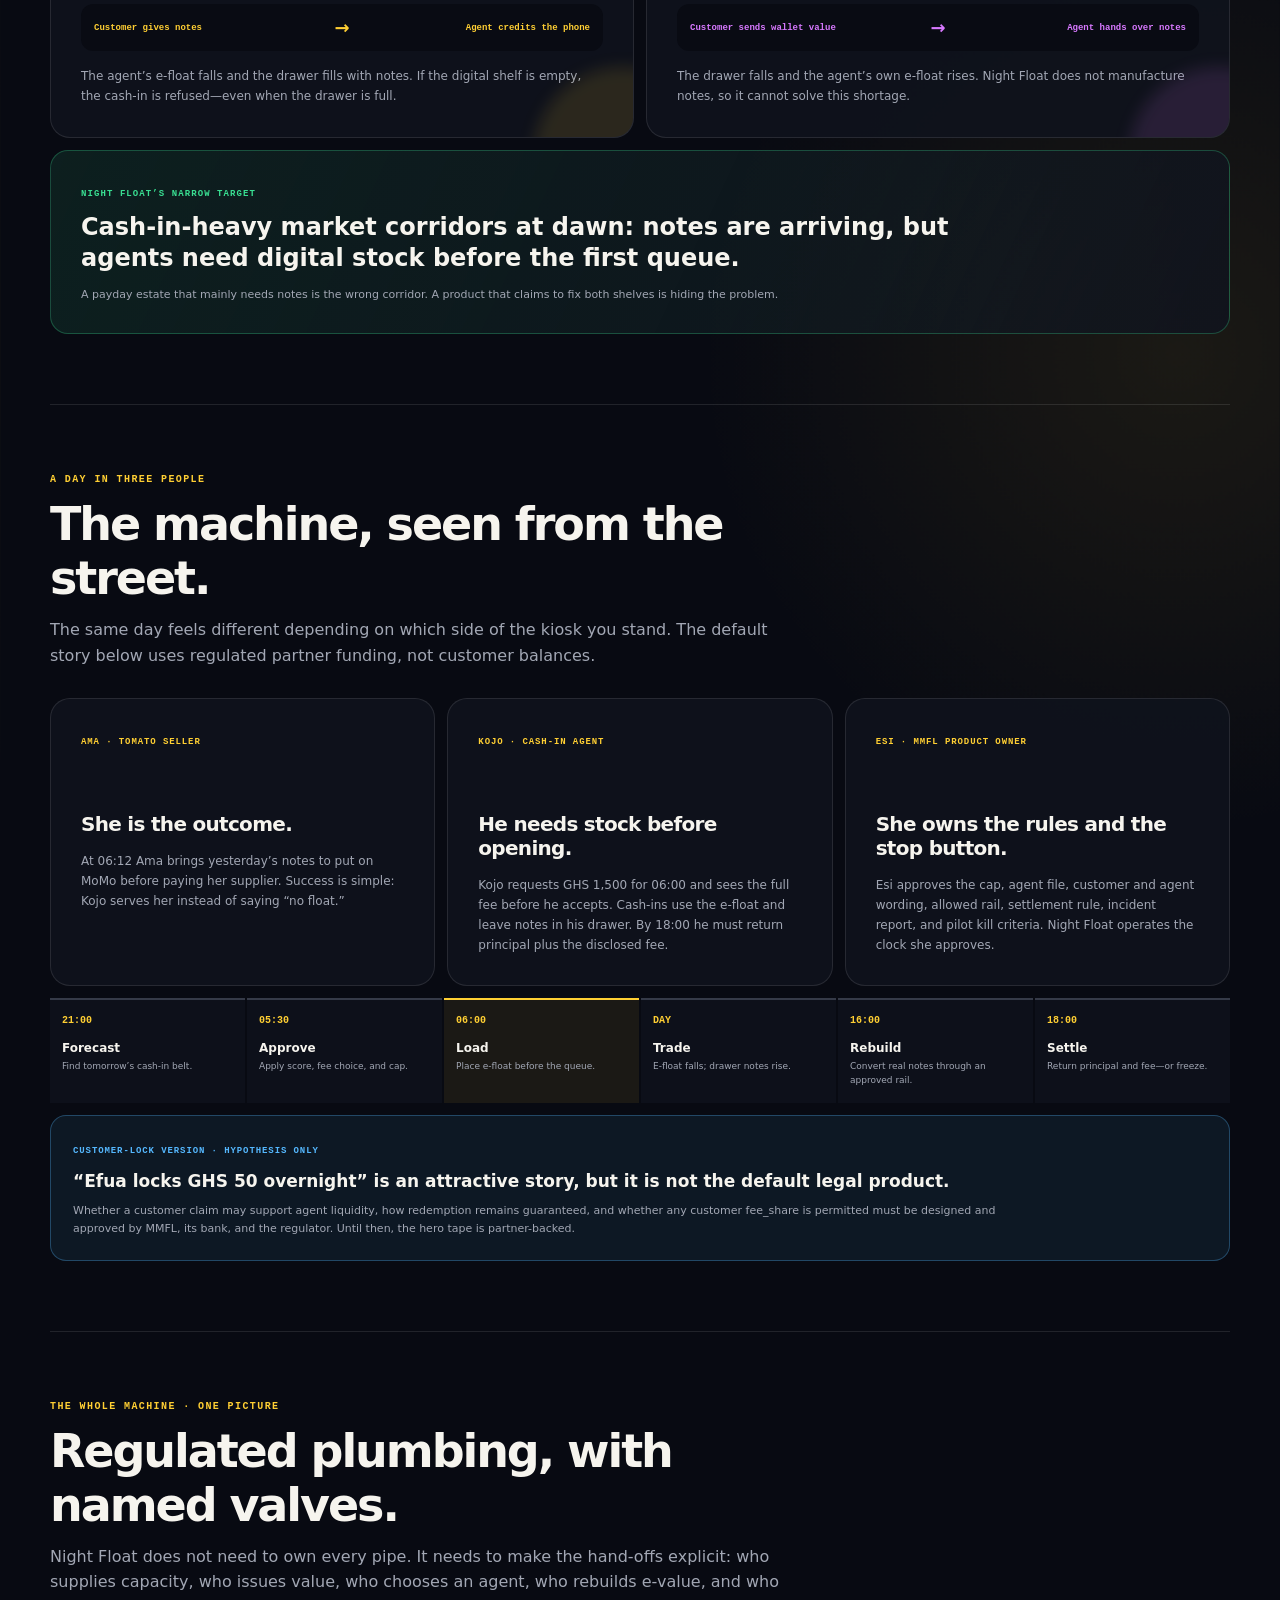
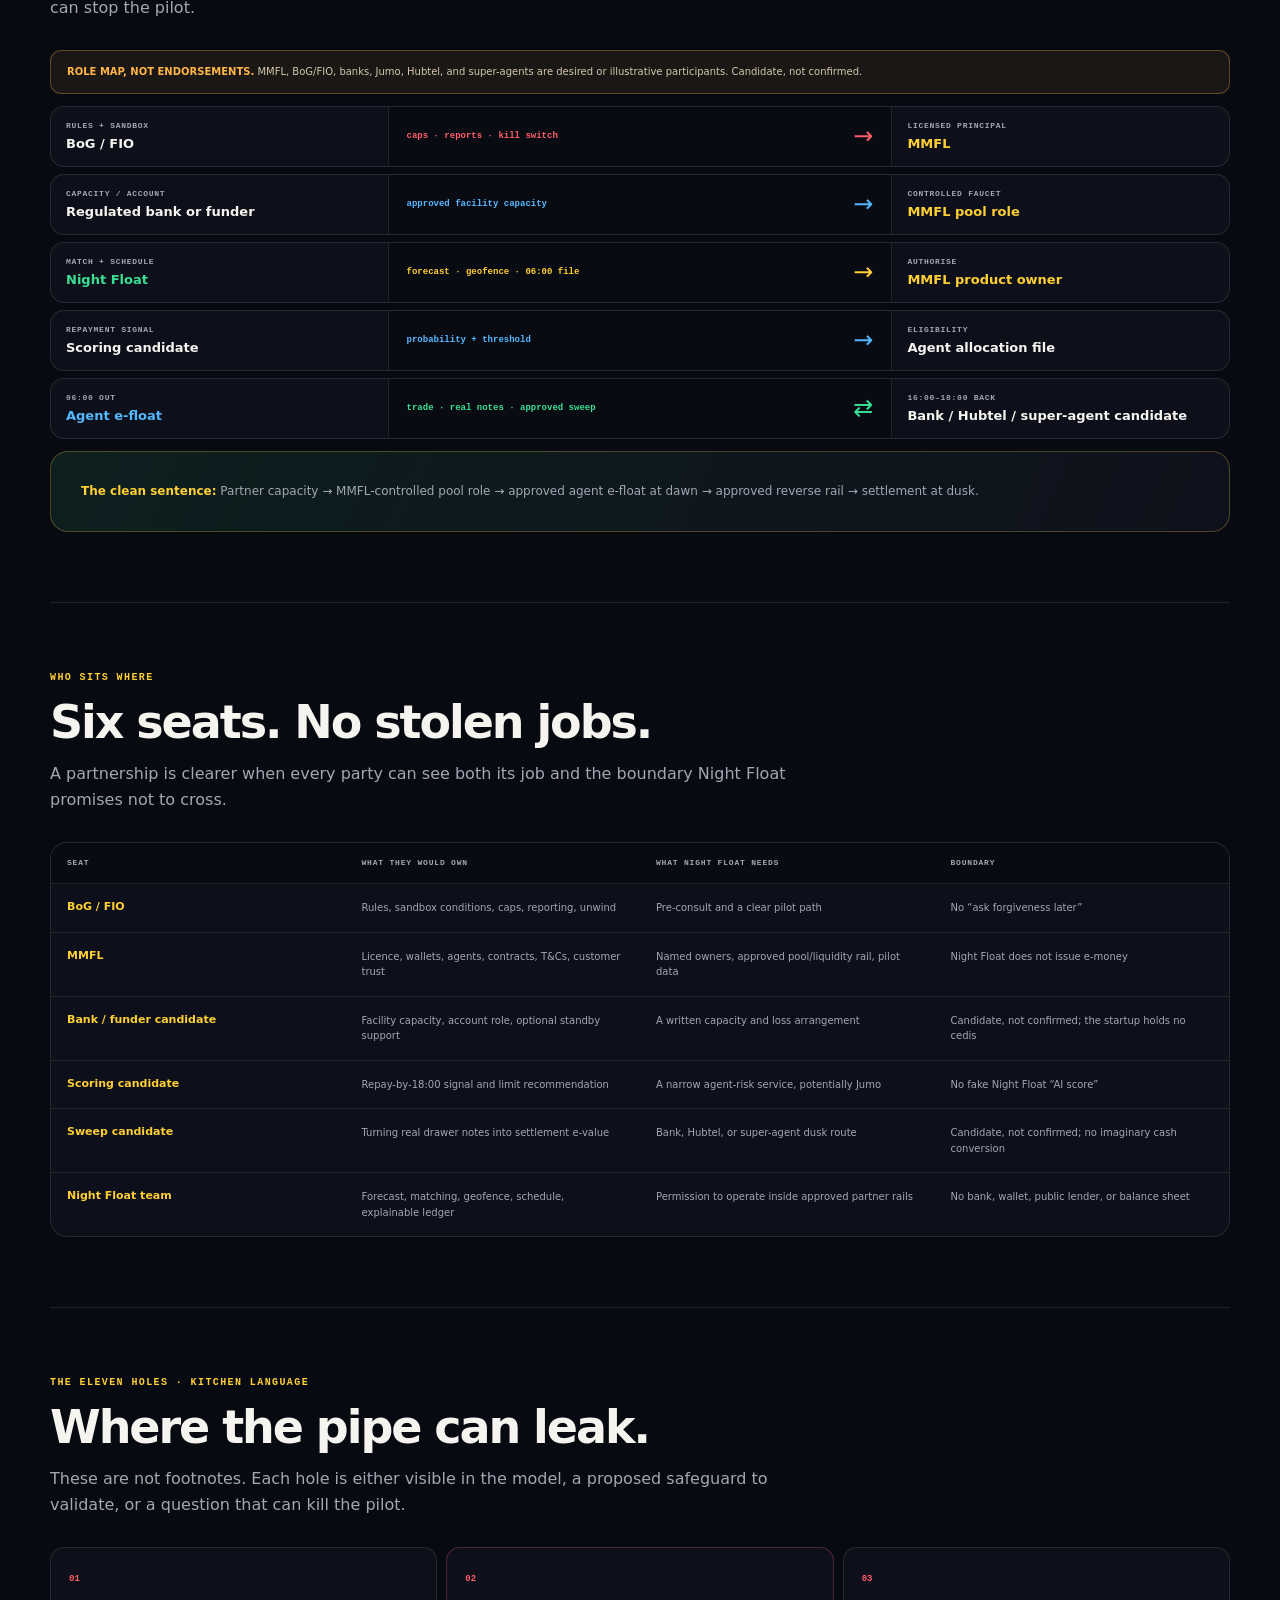
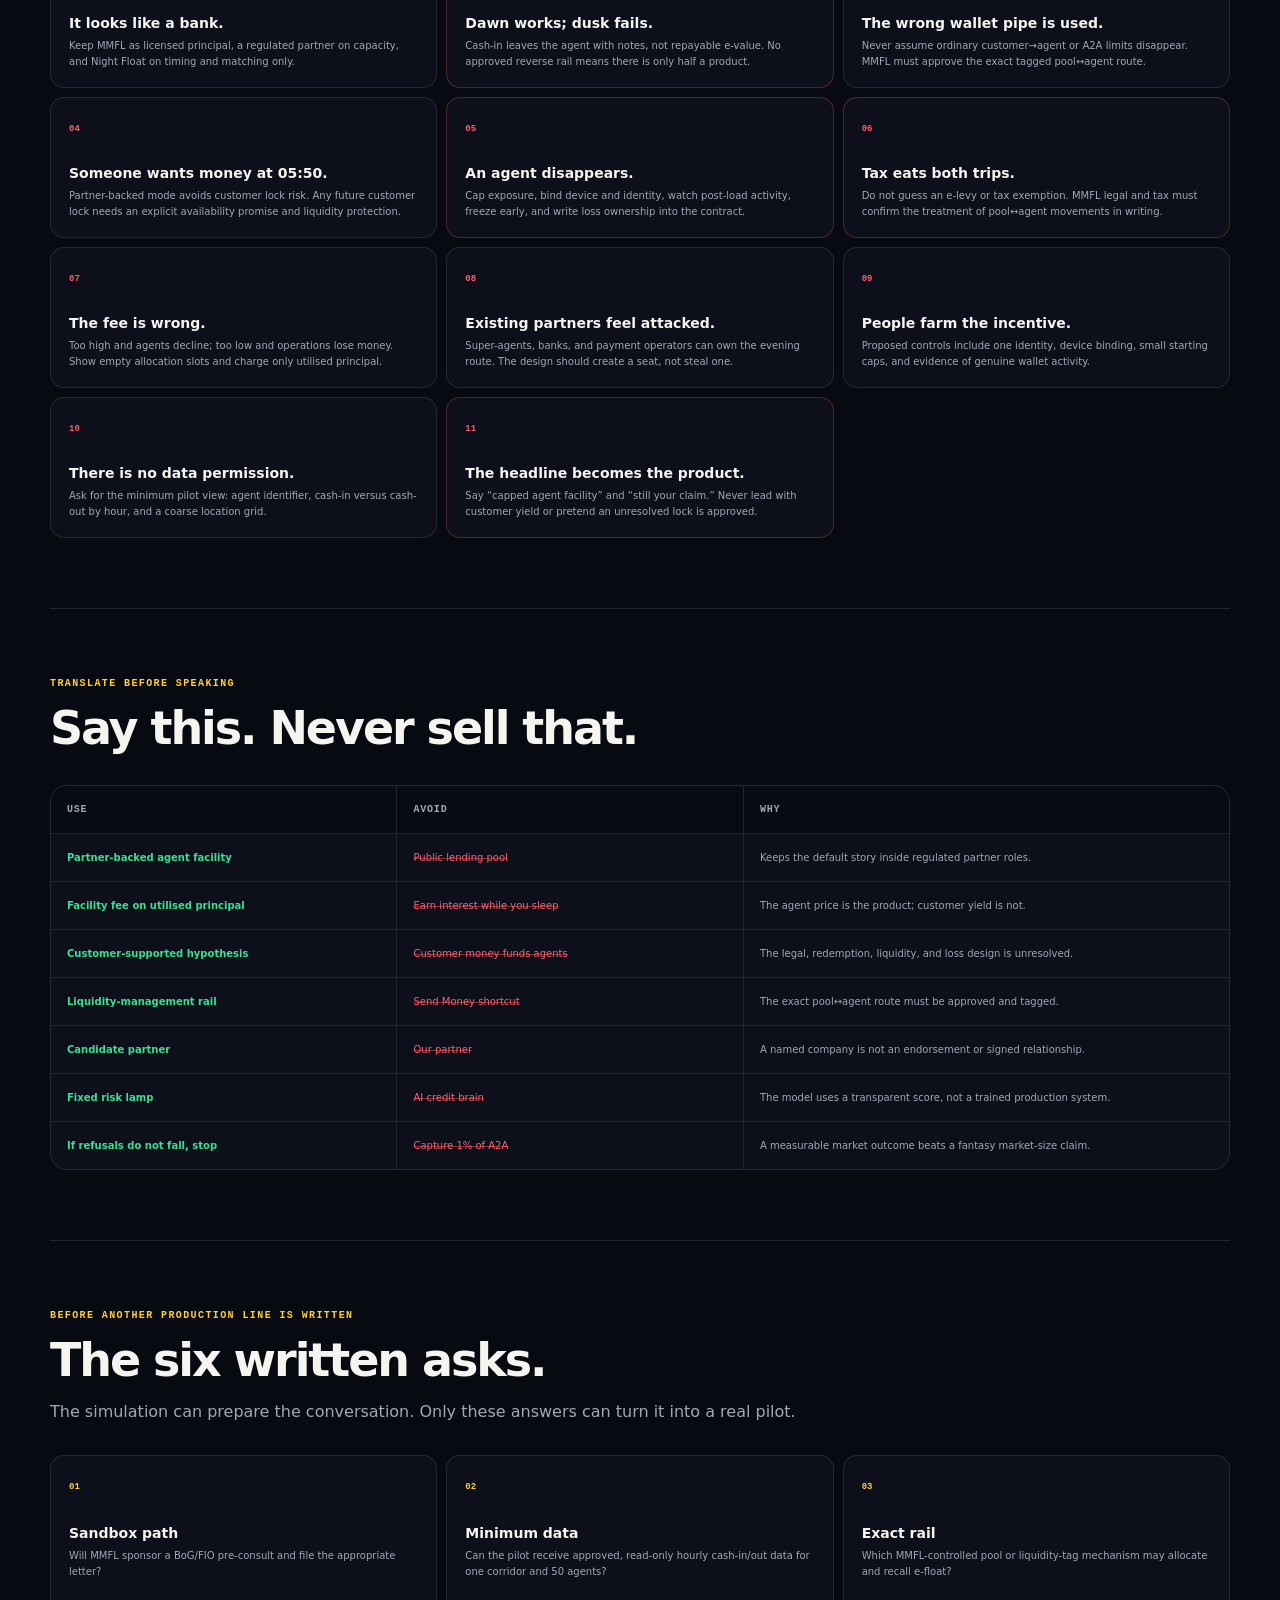
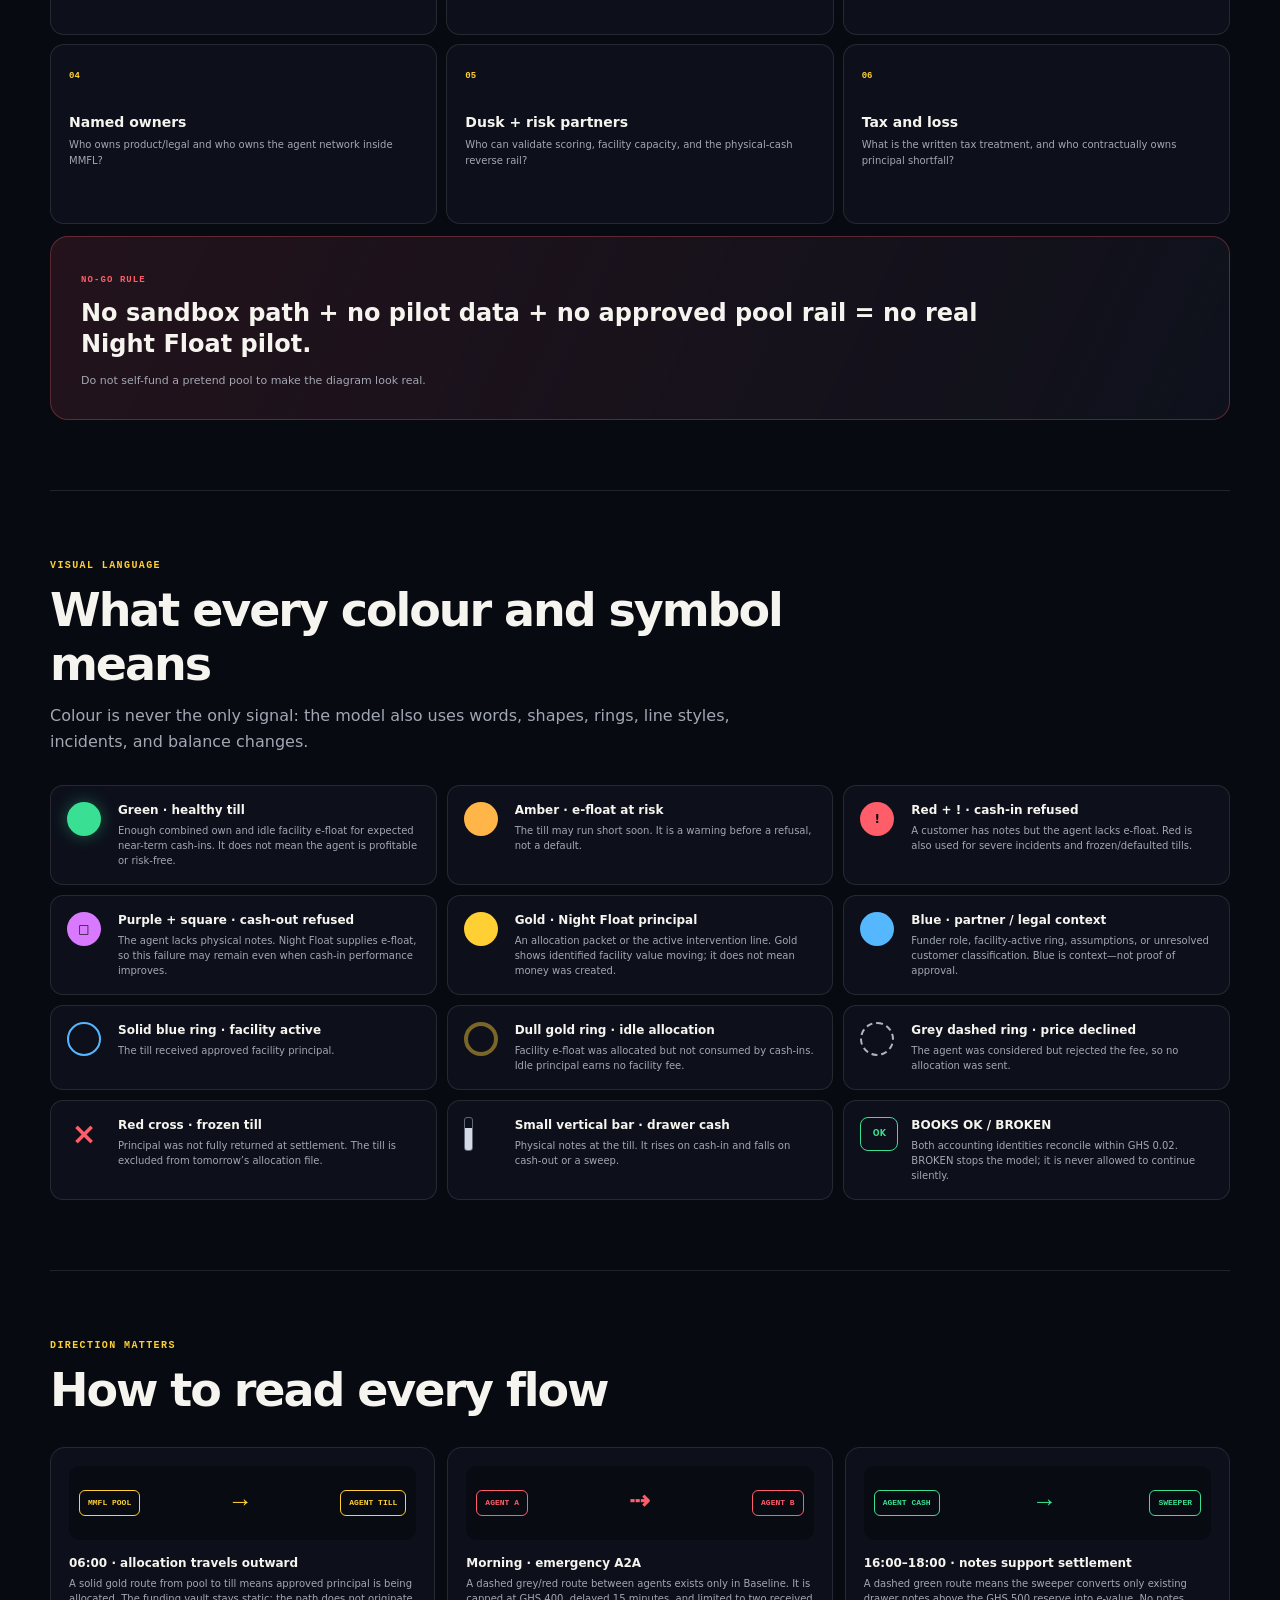
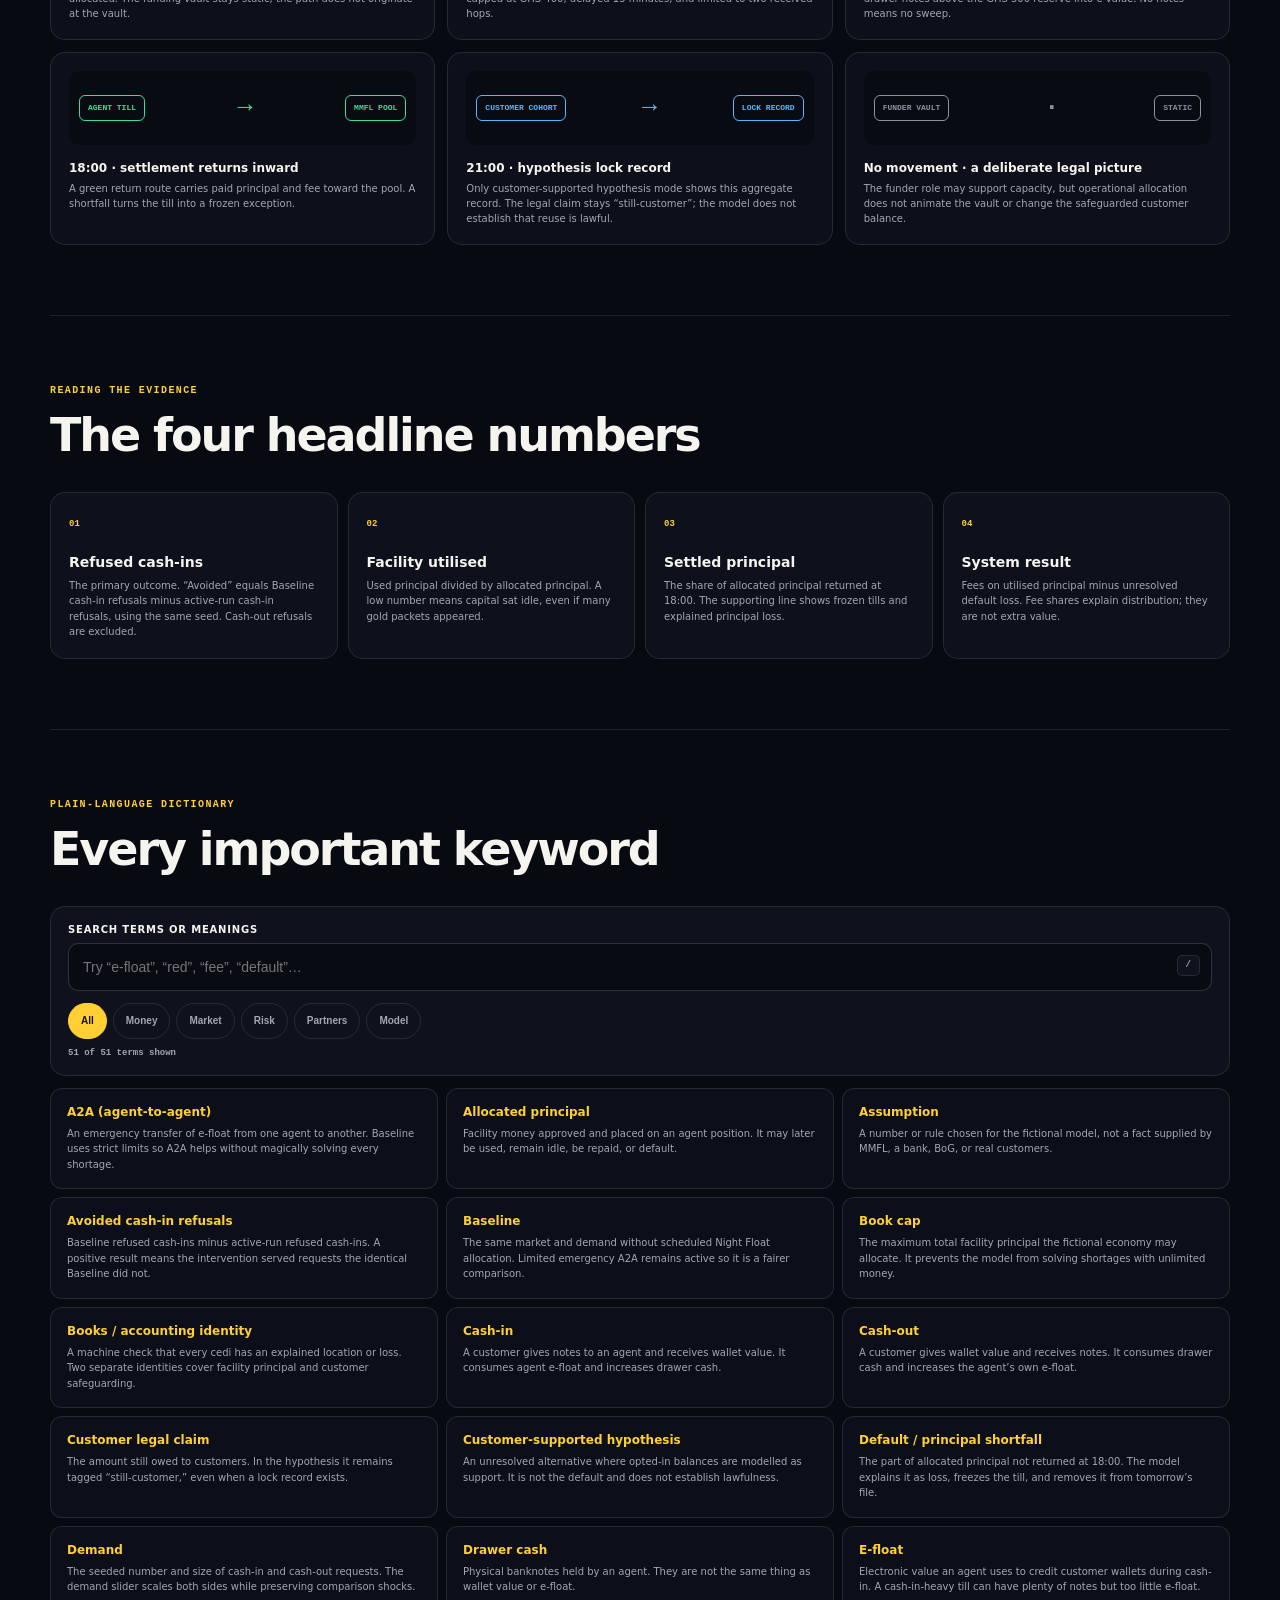
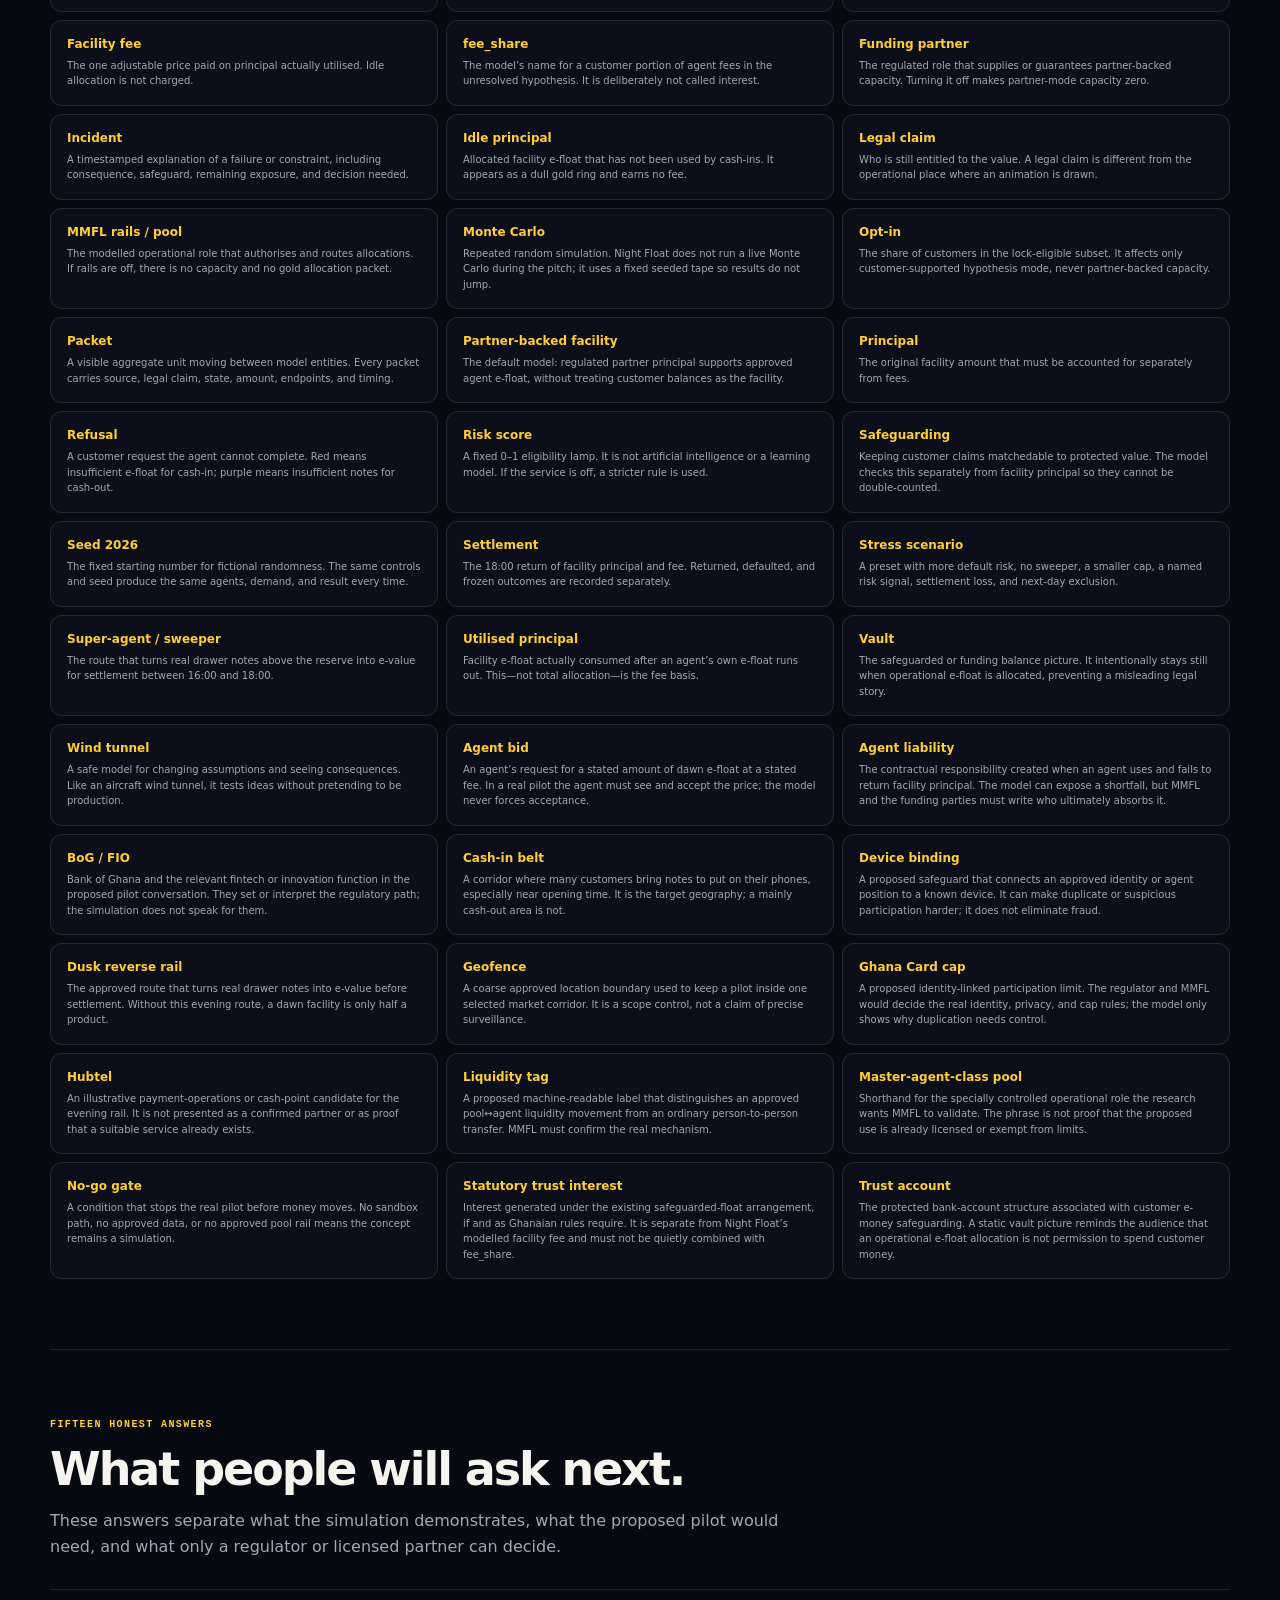
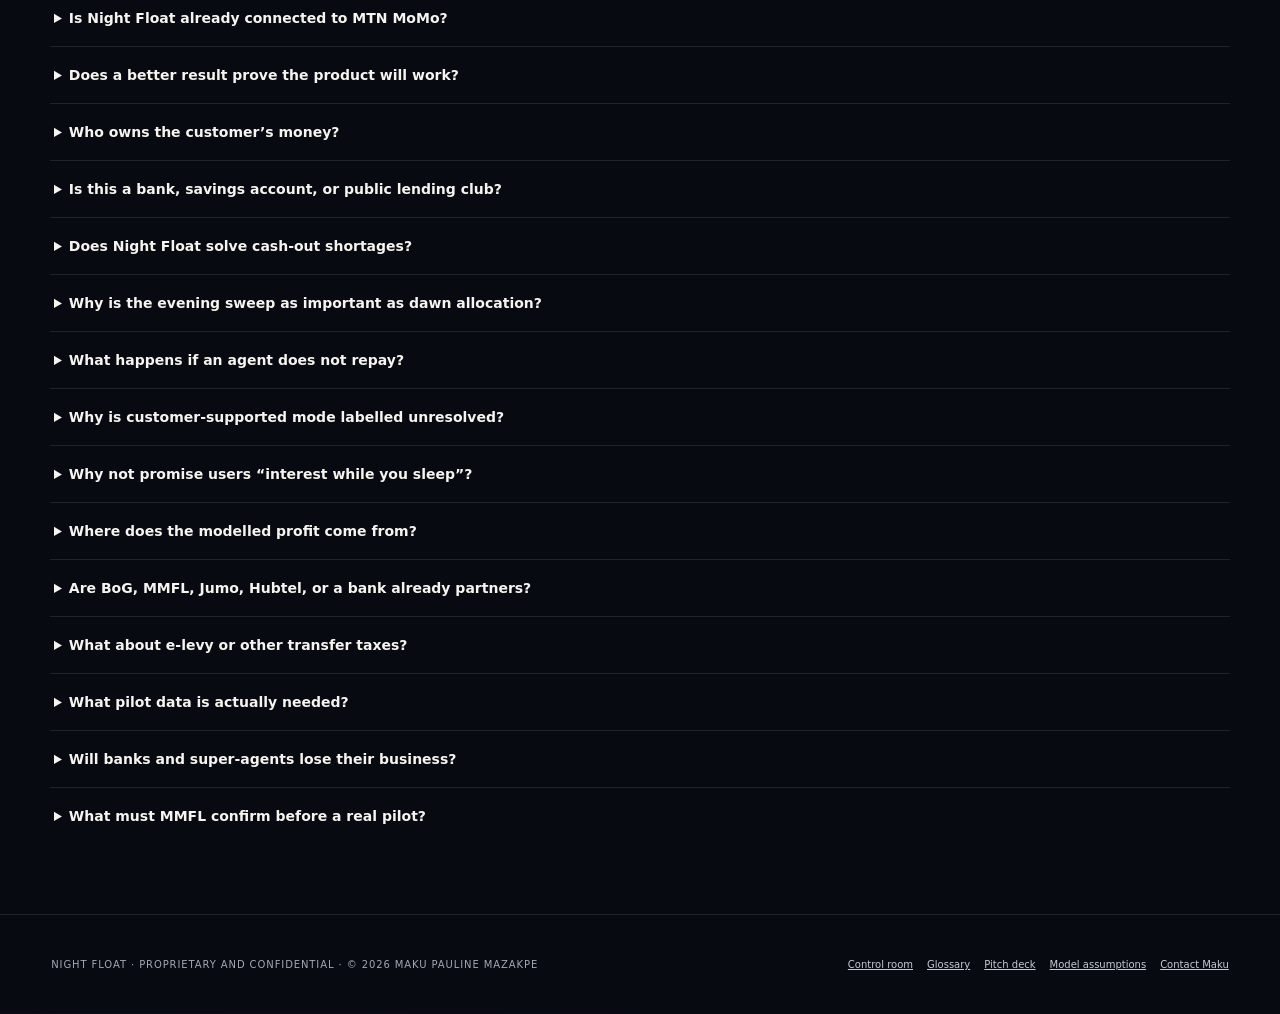
==== commit 3771813b: "deploy expanded glossary 327759f" ====
--- a/glossary/index.html
+++ b/glossary/index.html
@@ -10,6 +10,10 @@
   <head>
     <meta charset="UTF-8" />
     <meta name="viewport" content="width=device-width, initial-scale=1.0" />
+    <meta
+      http-equiv="Content-Security-Policy"
+      content="default-src 'self'; script-src 'self'; style-src 'self' 'unsafe-inline'; img-src 'self' data:; frame-src 'self'; connect-src 'none'; object-src 'none'; base-uri 'self'; form-action 'self'"
+    />
     <meta
       name="description"
       content="Plain-language guide to the Night Float economic simulation, colours, flows, controls, and financial terms."
@@ -46,10 +50,12 @@
           </p>
           <div class="hero-actions">
             <a class="primary" href="#quick-start">How to use it</a
+            ><a href="#shop-problem">Understand the idea</a
+            ><a href="#system-map">See who does what</a
             ><a href="#dictionary">Browse all terms</a>
           </div>
         </div>
-        <aside class="truth-card">
+        <aside class="truth-card" aria-label="Night Float in one sentence">
           <span>THE ONE-SENTENCE VERSION</span
           ><strong
             >A short-duration partner facility puts e-float on selected
@@ -121,6 +127,551 @@
         </ol>
       </section>
 
+      <section id="shop-problem" class="section-block shop-problem">
+        <div class="section-heading">
+          <p class="eyebrow">The shop problem · no finance language</p>
+          <h2>One kiosk, two kinds of stock.</h2>
+          <p>
+            Think of a MoMo agent as a shop with two shelves. One shelf holds
+            digital value. The other holds physical notes. A busy agent can have
+            a full shelf on one side and an empty shelf on the other.
+          </p>
+        </div>
+        <div class="inventory-grid">
+          <article class="inventory-card digital-stock">
+            <div class="inventory-icon" aria-hidden="true">01</div>
+            <p class="eyebrow">Digital shelf · e-float</p>
+            <h3>Needed when a customer brings cash in.</h3>
+            <div class="plain-flow">
+              <span>Customer gives notes</span><b>→</b
+              ><span>Agent credits the phone</span>
+            </div>
+            <p>
+              The agent’s e-float falls and the drawer fills with notes. If the
+              digital shelf is empty, the cash-in is refused—even when the
+              drawer is full.
+            </p>
+          </article>
+          <article class="inventory-card cash-stock">
+            <div class="inventory-icon" aria-hidden="true">02</div>
+            <p class="eyebrow">Physical shelf · drawer cash</p>
+            <h3>Needed when a customer wants cash out.</h3>
+            <div class="plain-flow">
+              <span>Customer sends wallet value</span><b>→</b
+              ><span>Agent hands over notes</span>
+            </div>
+            <p>
+              The drawer falls and the agent’s own e-float rises. Night Float
+              does not manufacture notes, so it cannot solve this shortage.
+            </p>
+          </article>
+        </div>
+        <div class="target-strip">
+          <span>NIGHT FLOAT’S NARROW TARGET</span>
+          <strong
+            >Cash-in-heavy market corridors at dawn: notes are arriving, but
+            agents need digital stock before the first queue.</strong
+          >
+          <p>
+            A payday estate that mainly needs notes is the wrong corridor. A
+            product that claims to fix both shelves is hiding the problem.
+          </p>
+        </div>
+      </section>
+
+      <section id="day-story" class="section-block day-story">
+        <div class="section-heading">
+          <p class="eyebrow">A day in three people</p>
+          <h2>The machine, seen from the street.</h2>
+          <p>
+            The same day feels different depending on which side of the kiosk
+            you stand. The default story below uses regulated partner funding,
+            not customer balances.
+          </p>
+        </div>
+        <div class="people-grid">
+          <article>
+            <span class="person-tag">AMA · TOMATO SELLER</span>
+            <h3>She is the outcome.</h3>
+            <p>
+              At 06:12 Ama brings yesterday’s notes to put on MoMo before paying
+              her supplier. Success is simple: Kojo serves her instead of saying
+              “no float.”
+            </p>
+          </article>
+          <article>
+            <span class="person-tag">KOJO · CASH-IN AGENT</span>
+            <h3>He needs stock before opening.</h3>
+            <p>
+              Kojo requests GHS 1,500 for 06:00 and sees the full fee before he
+              accepts. Cash-ins use the e-float and leave notes in his drawer.
+              By 18:00 he must return principal plus the disclosed fee.
+            </p>
+          </article>
+          <article>
+            <span class="person-tag">ESI · MMFL PRODUCT OWNER</span>
+            <h3>She owns the rules and the stop button.</h3>
+            <p>
+              Esi approves the cap, agent file, customer and agent wording,
+              allowed rail, settlement rule, incident report, and pilot kill
+              criteria. Night Float operates the clock she approves.
+            </p>
+          </article>
+        </div>
+        <ol class="day-clock">
+          <li>
+            <time>21:00</time><b>Forecast</b
+            ><span>Find tomorrow’s cash-in belt.</span>
+          </li>
+          <li>
+            <time>05:30</time><b>Approve</b
+            ><span>Apply score, fee choice, and cap.</span>
+          </li>
+          <li class="active">
+            <time>06:00</time><b>Load</b
+            ><span>Place e-float before the queue.</span>
+          </li>
+          <li>
+            <time>DAY</time><b>Trade</b
+            ><span>E-float falls; drawer notes rise.</span>
+          </li>
+          <li>
+            <time>16:00</time><b>Rebuild</b
+            ><span>Convert real notes through an approved rail.</span>
+          </li>
+          <li>
+            <time>18:00</time><b>Settle</b
+            ><span>Return principal and fee—or freeze.</span>
+          </li>
+        </ol>
+        <aside
+          class="hypothesis-box"
+          aria-label="Customer-supported hypothesis warning"
+        >
+          <span>CUSTOMER-LOCK VERSION · HYPOTHESIS ONLY</span>
+          <strong
+            >“Efua locks GHS 50 overnight” is an attractive story, but it is not
+            the default legal product.</strong
+          >
+          <p>
+            Whether a customer claim may support agent liquidity, how redemption
+            remains guaranteed, and whether any customer fee_share is permitted
+            must be designed and approved by MMFL, its bank, and the regulator.
+            Until then, the hero tape is partner-backed.
+          </p>
+        </aside>
+      </section>
+
+      <section id="system-map" class="section-block system-map">
+        <div class="section-heading">
+          <p class="eyebrow">The whole machine · one picture</p>
+          <h2>Regulated plumbing, with named valves.</h2>
+          <p>
+            Night Float does not need to own every pipe. It needs to make the
+            hand-offs explicit: who supplies capacity, who issues value, who
+            chooses an agent, who rebuilds e-value, and who can stop the pilot.
+          </p>
+        </div>
+        <div class="candidate-banner">
+          <b>ROLE MAP, NOT ENDORSEMENTS.</b>
+          MMFL, BoG/FIO, banks, Jumo, Hubtel, and super-agents are desired or
+          illustrative participants. Candidate, not confirmed.
+        </div>
+        <div
+          class="system-routes"
+          role="group"
+          aria-label="Night Float partner connection map"
+        >
+          <article class="system-route rule-route">
+            <div class="route-node">
+              <small>RULES + SANDBOX</small><b>BoG / FIO</b>
+            </div>
+            <div class="route-arrow">
+              <span>caps · reports · kill switch</span><i>→</i>
+            </div>
+            <div class="route-node core">
+              <small>LICENSED PRINCIPAL</small><b>MMFL</b>
+            </div>
+          </article>
+          <article class="system-route capacity-route">
+            <div class="route-node">
+              <small>CAPACITY / ACCOUNT</small><b>Regulated bank or funder</b>
+            </div>
+            <div class="route-arrow">
+              <span>approved facility capacity</span><i>→</i>
+            </div>
+            <div class="route-node core">
+              <small>CONTROLLED FAUCET</small><b>MMFL pool role</b>
+            </div>
+          </article>
+          <article class="system-route clock-route">
+            <div class="route-node owner">
+              <small>MATCH + SCHEDULE</small><b>Night Float</b>
+            </div>
+            <div class="route-arrow">
+              <span>forecast · geofence · 06:00 file</span><i>→</i>
+            </div>
+            <div class="route-node core">
+              <small>AUTHORISE</small><b>MMFL product owner</b>
+            </div>
+          </article>
+          <article class="system-route score-route">
+            <div class="route-node">
+              <small>REPAYMENT SIGNAL</small><b>Scoring candidate</b>
+            </div>
+            <div class="route-arrow">
+              <span>probability + threshold</span><i>→</i>
+            </div>
+            <div class="route-node">
+              <small>ELIGIBILITY</small><b>Agent allocation file</b>
+            </div>
+          </article>
+          <article class="system-route loop-route">
+            <div class="route-node agent">
+              <small>06:00 OUT</small><b>Agent e-float</b>
+            </div>
+            <div class="route-arrow two-way">
+              <span>trade · real notes · approved sweep</span><i>⇄</i>
+            </div>
+            <div class="route-node">
+              <small>16:00–18:00 BACK</small
+              ><b>Bank / Hubtel / super-agent candidate</b>
+            </div>
+          </article>
+        </div>
+        <div class="pipe-caption">
+          <strong>The clean sentence:</strong>
+          Partner capacity → MMFL-controlled pool role → approved agent e-float
+          at dawn → approved reverse rail → settlement at dusk.
+        </div>
+      </section>
+
+      <section id="partner-table" class="section-block partner-table">
+        <div class="section-heading">
+          <p class="eyebrow">Who sits where</p>
+          <h2>Six seats. No stolen jobs.</h2>
+          <p>
+            A partnership is clearer when every party can see both its job and
+            the boundary Night Float promises not to cross.
+          </p>
+        </div>
+        <div class="partner-table-wrap">
+          <table>
+            <thead>
+              <tr>
+                <th scope="col">Seat</th>
+                <th scope="col">What they would own</th>
+                <th scope="col">What Night Float needs</th>
+                <th scope="col">Boundary</th>
+              </tr>
+            </thead>
+            <tbody>
+              <tr>
+                <th scope="row">BoG / FIO</th>
+                <td data-label="Owns">
+                  Rules, sandbox conditions, caps, reporting, unwind
+                </td>
+                <td data-label="Need">Pre-consult and a clear pilot path</td>
+                <td data-label="Boundary">No “ask forgiveness later”</td>
+              </tr>
+              <tr>
+                <th scope="row">MMFL</th>
+                <td data-label="Owns">
+                  Licence, wallets, agents, contracts, T&amp;Cs, customer trust
+                </td>
+                <td data-label="Need">
+                  Named owners, approved pool/liquidity rail, pilot data
+                </td>
+                <td data-label="Boundary">
+                  Night Float does not issue e-money
+                </td>
+              </tr>
+              <tr>
+                <th scope="row">Bank / funder candidate</th>
+                <td data-label="Owns">
+                  Facility capacity, account role, optional standby support
+                </td>
+                <td data-label="Need">
+                  A written capacity and loss arrangement
+                </td>
+                <td data-label="Boundary">
+                  Candidate, not confirmed; the startup holds no cedis
+                </td>
+              </tr>
+              <tr>
+                <th scope="row">Scoring candidate</th>
+                <td data-label="Owns">
+                  Repay-by-18:00 signal and limit recommendation
+                </td>
+                <td data-label="Need">
+                  A narrow agent-risk service, potentially Jumo
+                </td>
+                <td data-label="Boundary">No fake Night Float “AI score”</td>
+              </tr>
+              <tr>
+                <th scope="row">Sweep candidate</th>
+                <td data-label="Owns">
+                  Turning real drawer notes into settlement e-value
+                </td>
+                <td data-label="Need">
+                  Bank, Hubtel, or super-agent dusk route
+                </td>
+                <td data-label="Boundary">
+                  Candidate, not confirmed; no imaginary cash conversion
+                </td>
+              </tr>
+              <tr>
+                <th scope="row">Night Float team</th>
+                <td data-label="Owns">
+                  Forecast, matching, geofence, schedule, explainable ledger
+                </td>
+                <td data-label="Need">
+                  Permission to operate inside approved partner rails
+                </td>
+                <td data-label="Boundary">
+                  No bank, wallet, public lender, or balance sheet
+                </td>
+              </tr>
+            </tbody>
+          </table>
+        </div>
+      </section>
+
+      <section id="risk-kitchen" class="section-block risk-kitchen">
+        <div class="section-heading">
+          <p class="eyebrow">The eleven holes · kitchen language</p>
+          <h2>Where the pipe can leak.</h2>
+          <p>
+            These are not footnotes. Each hole is either visible in the model, a
+            proposed safeguard to validate, or a question that can kill the
+            pilot.
+          </p>
+        </div>
+        <div class="hole-grid">
+          <article>
+            <span>01</span>
+            <h3>It looks like a bank.</h3>
+            <p>
+              Keep MMFL as licensed principal, a regulated partner on capacity,
+              and Night Float on timing and matching only.
+            </p>
+          </article>
+          <article>
+            <span>02</span>
+            <h3>Dawn works; dusk fails.</h3>
+            <p>
+              Cash-in leaves the agent with notes, not repayable e-value. No
+              approved reverse rail means there is only half a product.
+            </p>
+          </article>
+          <article>
+            <span>03</span>
+            <h3>The wrong wallet pipe is used.</h3>
+            <p>
+              Never assume ordinary customer→agent or A2A limits disappear. MMFL
+              must approve the exact tagged pool↔agent route.
+            </p>
+          </article>
+          <article>
+            <span>04</span>
+            <h3>Someone wants money at 05:50.</h3>
+            <p>
+              Partner-backed mode avoids customer lock risk. Any future customer
+              lock needs an explicit availability promise and liquidity
+              protection.
+            </p>
+          </article>
+          <article>
+            <span>05</span>
+            <h3>An agent disappears.</h3>
+            <p>
+              Cap exposure, bind device and identity, watch post-load activity,
+              freeze early, and write loss ownership into the contract.
+            </p>
+          </article>
+          <article>
+            <span>06</span>
+            <h3>Tax eats both trips.</h3>
+            <p>
+              Do not guess an e-levy or tax exemption. MMFL legal and tax must
+              confirm the treatment of pool↔agent movements in writing.
+            </p>
+          </article>
+          <article>
+            <span>07</span>
+            <h3>The fee is wrong.</h3>
+            <p>
+              Too high and agents decline; too low and operations lose money.
+              Show empty allocation slots and charge only utilised principal.
+            </p>
+          </article>
+          <article>
+            <span>08</span>
+            <h3>Existing partners feel attacked.</h3>
+            <p>
+              Super-agents, banks, and payment operators can own the evening
+              route. The design should create a seat, not steal one.
+            </p>
+          </article>
+          <article>
+            <span>09</span>
+            <h3>People farm the incentive.</h3>
+            <p>
+              Proposed controls include one identity, device binding, small
+              starting caps, and evidence of genuine wallet activity.
+            </p>
+          </article>
+          <article>
+            <span>10</span>
+            <h3>There is no data permission.</h3>
+            <p>
+              Ask for the minimum pilot view: agent identifier, cash-in versus
+              cash-out by hour, and a coarse location grid.
+            </p>
+          </article>
+          <article>
+            <span>11</span>
+            <h3>The headline becomes the product.</h3>
+            <p>
+              Say “capped agent facility” and “still your claim.” Never lead
+              with customer yield or pretend an unresolved lock is approved.
+            </p>
+          </article>
+        </div>
+      </section>
+
+      <section id="language-guide" class="section-block language-guide">
+        <div class="section-heading">
+          <p class="eyebrow">Translate before speaking</p>
+          <h2>Say this. Never sell that.</h2>
+        </div>
+        <div
+          class="language-table"
+          role="table"
+          aria-label="Night Float language guide"
+        >
+          <div class="language-row language-head" role="row">
+            <b role="columnheader">Use</b><b role="columnheader">Avoid</b
+            ><b role="columnheader">Why</b>
+          </div>
+          <div class="language-row" role="row">
+            <strong role="cell">Partner-backed agent facility</strong
+            ><del role="cell">Public lending pool</del
+            ><span role="cell"
+              >Keeps the default story inside regulated partner roles.</span
+            >
+          </div>
+          <div class="language-row" role="row">
+            <strong role="cell">Facility fee on utilised principal</strong
+            ><del role="cell">Earn interest while you sleep</del
+            ><span role="cell"
+              >The agent price is the product; customer yield is not.</span
+            >
+          </div>
+          <div class="language-row" role="row">
+            <strong role="cell">Customer-supported hypothesis</strong
+            ><del role="cell">Customer money funds agents</del
+            ><span role="cell"
+              >The legal, redemption, liquidity, and loss design is
+              unresolved.</span
+            >
+          </div>
+          <div class="language-row" role="row">
+            <strong role="cell">Liquidity-management rail</strong
+            ><del role="cell">Send Money shortcut</del
+            ><span role="cell"
+              >The exact pool↔agent route must be approved and tagged.</span
+            >
+          </div>
+          <div class="language-row" role="row">
+            <strong role="cell">Candidate partner</strong
+            ><del role="cell">Our partner</del
+            ><span role="cell"
+              >A named company is not an endorsement or signed
+              relationship.</span
+            >
+          </div>
+          <div class="language-row" role="row">
+            <strong role="cell">Fixed risk lamp</strong
+            ><del role="cell">AI credit brain</del
+            ><span role="cell"
+              >The model uses a transparent score, not a trained production
+              system.</span
+            >
+          </div>
+          <div class="language-row" role="row">
+            <strong role="cell">If refusals do not fall, stop</strong
+            ><del role="cell">Capture 1% of A2A</del
+            ><span role="cell"
+              >A measurable market outcome beats a fantasy market-size
+              claim.</span
+            >
+          </div>
+        </div>
+      </section>
+
+      <section id="decision-gate" class="section-block decision-gate">
+        <div class="section-heading">
+          <p class="eyebrow">Before another production line is written</p>
+          <h2>The six written asks.</h2>
+          <p>
+            The simulation can prepare the conversation. Only these answers can
+            turn it into a real pilot.
+          </p>
+        </div>
+        <ol class="ask-grid">
+          <li>
+            <span>01</span><b>Sandbox path</b>
+            <p>
+              Will MMFL sponsor a BoG/FIO pre-consult and file the appropriate
+              letter?
+            </p>
+          </li>
+          <li>
+            <span>02</span><b>Minimum data</b>
+            <p>
+              Can the pilot receive approved, read-only hourly cash-in/out data
+              for one corridor and 50 agents?
+            </p>
+          </li>
+          <li>
+            <span>03</span><b>Exact rail</b>
+            <p>
+              Which MMFL-controlled pool or liquidity-tag mechanism may allocate
+              and recall e-float?
+            </p>
+          </li>
+          <li>
+            <span>04</span><b>Named owners</b>
+            <p>
+              Who owns product/legal and who owns the agent network inside MMFL?
+            </p>
+          </li>
+          <li>
+            <span>05</span><b>Dusk + risk partners</b>
+            <p>
+              Who can validate scoring, facility capacity, and the physical-cash
+              reverse rail?
+            </p>
+          </li>
+          <li>
+            <span>06</span><b>Tax and loss</b>
+            <p>
+              What is the written tax treatment, and who contractually owns
+              principal shortfall?
+            </p>
+          </li>
+        </ol>
+        <div class="no-go">
+          <span>NO-GO RULE</span>
+          <strong
+            >No sandbox path + no pilot data + no approved pool rail = no real
+            Night Float pilot.</strong
+          >
+          <p>Do not self-fund a pretend pool to make the diagram look real.</p>
+        </div>
+      </section>
+
       <section class="section-block decode">
         <div class="section-heading">
           <p class="eyebrow">Visual language</p>
@@ -671,16 +1222,136 @@
               be production.
             </dd>
           </div>
+          <div data-category="market money">
+            <dt>Agent bid</dt>
+            <dd>
+              An agent’s request for a stated amount of dawn e-float at a stated
+              fee. In a real pilot the agent must see and accept the price; the
+              model never forces acceptance.
+            </dd>
+          </div>
+          <div data-category="risk partners">
+            <dt>Agent liability</dt>
+            <dd>
+              The contractual responsibility created when an agent uses and
+              fails to return facility principal. The model can expose a
+              shortfall, but MMFL and the funding parties must write who
+              ultimately absorbs it.
+            </dd>
+          </div>
+          <div data-category="partners risk">
+            <dt>BoG / FIO</dt>
+            <dd>
+              Bank of Ghana and the relevant fintech or innovation function in
+              the proposed pilot conversation. They set or interpret the
+              regulatory path; the simulation does not speak for them.
+            </dd>
+          </div>
+          <div data-category="market model">
+            <dt>Cash-in belt</dt>
+            <dd>
+              A corridor where many customers bring notes to put on their
+              phones, especially near opening time. It is the target geography;
+              a mainly cash-out area is not.
+            </dd>
+          </div>
+          <div data-category="risk model">
+            <dt>Device binding</dt>
+            <dd>
+              A proposed safeguard that connects an approved identity or agent
+              position to a known device. It can make duplicate or suspicious
+              participation harder; it does not eliminate fraud.
+            </dd>
+          </div>
+          <div data-category="market partners">
+            <dt>Dusk reverse rail</dt>
+            <dd>
+              The approved route that turns real drawer notes into e-value
+              before settlement. Without this evening route, a dawn facility is
+              only half a product.
+            </dd>
+          </div>
+          <div data-category="risk model">
+            <dt>Geofence</dt>
+            <dd>
+              A coarse approved location boundary used to keep a pilot inside
+              one selected market corridor. It is a scope control, not a claim
+              of precise surveillance.
+            </dd>
+          </div>
+          <div data-category="risk">
+            <dt>Ghana Card cap</dt>
+            <dd>
+              A proposed identity-linked participation limit. The regulator and
+              MMFL would decide the real identity, privacy, and cap rules; the
+              model only shows why duplication needs control.
+            </dd>
+          </div>
+          <div data-category="partners market">
+            <dt>Hubtel</dt>
+            <dd>
+              An illustrative payment-operations or cash-point candidate for the
+              evening rail. It is not presented as a confirmed partner or as
+              proof that a suitable service already exists.
+            </dd>
+          </div>
+          <div data-category="partners money">
+            <dt>Liquidity tag</dt>
+            <dd>
+              A proposed machine-readable label that distinguishes an approved
+              pool↔agent liquidity movement from an ordinary person-to-person
+              transfer. MMFL must confirm the real mechanism.
+            </dd>
+          </div>
+          <div data-category="partners money risk">
+            <dt>Master-agent-class pool</dt>
+            <dd>
+              Shorthand for the specially controlled operational role the
+              research wants MMFL to validate. The phrase is not proof that the
+              proposed use is already licensed or exempt from limits.
+            </dd>
+          </div>
+          <div data-category="model risk">
+            <dt>No-go gate</dt>
+            <dd>
+              A condition that stops the real pilot before money moves. No
+              sandbox path, no approved data, or no approved pool rail means the
+              concept remains a simulation.
+            </dd>
+          </div>
+          <div data-category="money risk partners">
+            <dt>Statutory trust interest</dt>
+            <dd>
+              Interest generated under the existing safeguarded-float
+              arrangement, if and as Ghanaian rules require. It is separate from
+              Night Float’s modelled facility fee and must not be quietly
+              combined with fee_share.
+            </dd>
+          </div>
+          <div data-category="money risk partners">
+            <dt>Trust account</dt>
+            <dd>
+              The protected bank-account structure associated with customer
+              e-money safeguarding. A static vault picture reminds the audience
+              that an operational e-float allocation is not permission to spend
+              customer money.
+            </dd>
+          </div>
         </dl>
         <div id="emptyTerms" class="empty" hidden>
           No matching term. Try a shorter word or choose “All”.
         </div>
       </section>
 
-      <section class="section-block questions">
+      <section id="frequent-questions" class="section-block questions">
         <div class="section-heading">
-          <p class="eyebrow">Common questions</p>
-          <h2>What should I conclude?</h2>
+          <p class="eyebrow">Fifteen honest answers</p>
+          <h2>What people will ask next.</h2>
+          <p>
+            These answers separate what the simulation demonstrates, what the
+            proposed pilot would need, and what only a regulator or licensed
+            partner can decide.
+          </p>
         </div>
         <details>
           <summary>Is Night Float already connected to MTN MoMo?</summary>
@@ -699,7 +1370,27 @@
           </p>
         </details>
         <details>
-          <summary>Why can cash-out tills stay purple or red?</summary>
+          <summary>Who owns the customer’s money?</summary>
+          <p>
+            The customer keeps the claim against the licensed issuer under the
+            applicable safeguarding arrangement. Night Float never claims to
+            own, hold, or issue that value. In the default partner-backed model,
+            customer balances are not the facility principal.
+          </p>
+        </details>
+        <details>
+          <summary>
+            Is this a bank, savings account, or public lending club?
+          </summary>
+          <p>
+            No. The proposed default is a short agent facility supplied through
+            regulated partners. Night Float would provide matching, scheduling,
+            geofencing, monitoring, and an explainable ledger—not deposits,
+            e-money, or a public balance sheet.
+          </p>
+        </details>
+        <details>
+          <summary>Does Night Float solve cash-out shortages?</summary>
           <p>
             They need physical notes. Night Float supplies e-float for cash-in
             demand. A different cash-distribution intervention is needed for
@@ -707,6 +1398,26 @@
           </p>
         </details>
         <details>
+          <summary>
+            Why is the evening sweep as important as dawn allocation?
+          </summary>
+          <p>
+            Cash-in consumes e-float and leaves notes in the agent’s drawer.
+            Notes cannot settle a digital facility by themselves. An approved
+            bank, payment operator, or super-agent route must turn real notes
+            back into e-value before 18:00. Dawn without dusk is half a product.
+          </p>
+        </details>
+        <details>
+          <summary>What happens if an agent does not repay?</summary>
+          <p>
+            The model records the shortfall, freezes the till, and removes it
+            from tomorrow’s allocation file. A real contract must define
+            recovery, agent liability, any commission offset, and who ultimately
+            absorbs loss. The startup must not invent that answer.
+          </p>
+        </details>
+        <details>
           <summary>Why is customer-supported mode labelled unresolved?</summary>
           <p>
             A customer claim cannot be treated as both immediately redeemable
@@ -715,11 +1426,68 @@
           </p>
         </details>
         <details>
+          <summary>Why not promise users “interest while you sleep”?</summary>
+          <p>
+            That framing can make the concept sound like deposit-taking or a
+            yield product, while the amount may be too small to motivate anyone.
+            The model therefore calls any customer portion
+            <code>fee_share</code>, keeps it off the default tape, and leaves
+            permission to MMFL, its bank, and BoG.
+          </p>
+        </details>
+        <details>
           <summary>Where does the modelled profit come from?</summary>
           <p>
             Only from the facility fee on utilised principal, less unresolved
             default loss. Idle money earns no fee and recipient splits do not
             create extra money.
+          </p>
+        </details>
+        <details>
+          <summary>
+            Are BoG, MMFL, Jumo, Hubtel, or a bank already partners?
+          </summary>
+          <p>
+            No endorsement or signed relationship is claimed. The page names
+            desired roles and illustrative candidates so the partnership ask is
+            concrete. Every real participant, service, licence interpretation,
+            and logo use requires validation.
+          </p>
+        </details>
+        <details>
+          <summary>What about e-levy or other transfer taxes?</summary>
+          <p>
+            The simulation does not calculate tax or claim an exemption. MMFL
+            legal and tax advisers must confirm the treatment of the exact
+            pool↔agent movements. If round-trip tax destroys the economics, that
+            is a kill condition—not a number to hide.
+          </p>
+        </details>
+        <details>
+          <summary>What pilot data is actually needed?</summary>
+          <p>
+            Start narrow: an approved agent identifier, hourly cash-in versus
+            cash-out totals, and a coarse location grid for one market. That is
+            enough to test whether a dawn cash-in belt exists without asking for
+            an entire customer data lake.
+          </p>
+        </details>
+        <details>
+          <summary>Will banks and super-agents lose their business?</summary>
+          <p>
+            The design should give them the dusk job: facility capacity,
+            physical-cash collection, e-value rebuilding, settlement support, or
+            a standby line. Night Float matches and schedules; it should not
+            pretend existing balance-sheet and cash-network work disappears.
+          </p>
+        </details>
+        <details>
+          <summary>What must MMFL confirm before a real pilot?</summary>
+          <p>
+            The sandbox path, exact pool/liquidity rail, customer and agent
+            wording, pilot data access, named product and network owners, tax
+            treatment, loss ownership, and the approved dusk rail. Without the
+            sandbox, data, and pool rail, the real pilot is a no-go.
           </p>
         </details>
       </section>
--- a/glossary/glossary.css
+++ b/glossary/glossary.css
@@ -282,6 +282,475 @@
   font-size: 10.5px;
   line-height: 1.55;
 }
+.inventory-grid,
+.people-grid {
+  display: grid;
+  grid-template-columns: repeat(2, minmax(0, 1fr));
+  gap: 12px;
+}
+.inventory-card,
+.people-grid article {
+  position: relative;
+  min-width: 0;
+  padding: clamp(20px, 3vw, 30px);
+  overflow: hidden;
+  border: 1px solid var(--line);
+  border-radius: 20px;
+  background: rgba(16, 19, 30, 0.86);
+}
+.inventory-card::after {
+  position: absolute;
+  width: 180px;
+  height: 180px;
+  right: -80px;
+  bottom: -110px;
+  border-radius: 50%;
+  content: "";
+  filter: blur(8px);
+}
+.digital-stock::after {
+  background: rgba(255, 207, 51, 0.12);
+}
+.cash-stock::after {
+  background: rgba(216, 121, 255, 0.12);
+}
+.inventory-icon {
+  width: 52px;
+  height: 52px;
+  margin-bottom: 34px;
+  display: grid;
+  place-items: center;
+  border: 1px solid rgba(255, 207, 51, 0.35);
+  border-radius: 15px;
+  color: var(--gold);
+  background: #090b13;
+  font:
+    900 11px/1 ui-monospace,
+    monospace;
+}
+.cash-stock .inventory-icon {
+  color: var(--purple);
+  border-color: rgba(216, 121, 255, 0.35);
+}
+.inventory-card h3 {
+  max-width: 460px;
+  margin-bottom: 20px;
+  font-size: clamp(20px, 3vw, 30px);
+  line-height: 1.05;
+  letter-spacing: -0.035em;
+}
+.inventory-card > p:last-child,
+.people-grid p {
+  margin: 16px 0 0;
+  color: var(--muted);
+  font-size: 12px;
+  line-height: 1.65;
+}
+.plain-flow {
+  display: grid;
+  grid-template-columns: minmax(0, 1fr) auto minmax(0, 1fr);
+  align-items: center;
+  gap: 10px;
+  padding: 13px;
+  border-radius: 12px;
+  color: var(--gold);
+  background: #090b13;
+}
+.cash-stock .plain-flow {
+  color: var(--purple);
+}
+.plain-flow span {
+  font:
+    800 9px/1.35 ui-monospace,
+    monospace;
+}
+.plain-flow span:last-child {
+  text-align: right;
+}
+.plain-flow b {
+  font-size: 18px;
+}
+.target-strip,
+.pipe-caption,
+.no-go {
+  margin-top: 12px;
+  padding: clamp(20px, 3vw, 30px);
+  border: 1px solid rgba(57, 223, 146, 0.28);
+  border-radius: 18px;
+  background: linear-gradient(
+    115deg,
+    rgba(57, 223, 146, 0.1),
+    rgba(16, 19, 30, 0.84)
+  );
+}
+.target-strip span,
+.no-go span {
+  color: var(--green);
+  font:
+    900 9px/1 ui-monospace,
+    monospace;
+  letter-spacing: 0.12em;
+}
+.target-strip strong,
+.no-go strong {
+  display: block;
+  max-width: 900px;
+  margin: 12px 0;
+  font-size: clamp(17px, 2.2vw, 24px);
+  line-height: 1.3;
+}
+.target-strip p,
+.no-go p {
+  margin: 0;
+  color: var(--muted);
+  font-size: 11px;
+  line-height: 1.55;
+}
+.people-grid {
+  grid-template-columns: repeat(3, minmax(0, 1fr));
+}
+.people-grid article {
+  min-height: 250px;
+}
+.person-tag {
+  color: var(--gold);
+  font:
+    900 9px/1 ui-monospace,
+    monospace;
+  letter-spacing: 0.1em;
+}
+.people-grid h3 {
+  margin: 64px 0 0;
+  font-size: 20px;
+  letter-spacing: -0.035em;
+}
+.day-clock {
+  margin: 12px 0 0;
+  padding: 0;
+  display: grid;
+  grid-template-columns: repeat(6, minmax(0, 1fr));
+  gap: 2px;
+  list-style: none;
+}
+.day-clock li {
+  min-width: 0;
+  padding: 16px 12px;
+  border-top: 2px solid #353a48;
+  background: rgba(16, 19, 30, 0.72);
+}
+.day-clock li.active {
+  border-color: var(--gold);
+  background: rgba(255, 207, 51, 0.08);
+}
+.day-clock time,
+.day-clock b,
+.day-clock span {
+  display: block;
+}
+.day-clock time {
+  color: var(--gold);
+  font:
+    900 10px/1 ui-monospace,
+    monospace;
+}
+.day-clock b {
+  margin: 15px 0 5px;
+  font-size: 12px;
+}
+.day-clock span {
+  color: var(--muted);
+  font-size: 9px;
+  line-height: 1.45;
+}
+.hypothesis-box {
+  margin-top: 12px;
+  padding: 22px;
+  border: 1px solid rgba(85, 184, 255, 0.3);
+  border-radius: 16px;
+  background: rgba(85, 184, 255, 0.08);
+}
+.hypothesis-box span {
+  color: var(--blue);
+  font:
+    900 9px/1 ui-monospace,
+    monospace;
+  letter-spacing: 0.1em;
+}
+.hypothesis-box strong {
+  display: block;
+  max-width: 900px;
+  margin: 13px 0 9px;
+  font-size: 17px;
+  line-height: 1.4;
+}
+.hypothesis-box p {
+  max-width: 940px;
+  margin: 0;
+  color: var(--muted);
+  font-size: 11px;
+  line-height: 1.6;
+}
+.candidate-banner {
+  padding: 13px 16px;
+  border: 1px solid rgba(255, 181, 71, 0.3);
+  border-radius: 11px;
+  color: #d3c8ae;
+  background: rgba(255, 181, 71, 0.08);
+  font-size: 10px;
+  line-height: 1.55;
+}
+.candidate-banner b {
+  color: var(--amber);
+}
+.system-routes {
+  margin-top: 12px;
+  display: grid;
+  gap: 7px;
+}
+.system-route {
+  display: grid;
+  grid-template-columns: minmax(180px, 0.8fr) minmax(220px, 1.2fr) minmax(
+      180px,
+      0.8fr
+    );
+  align-items: stretch;
+  border: 1px solid var(--line);
+  border-radius: 14px;
+  background: rgba(16, 19, 30, 0.74);
+}
+.route-node {
+  min-width: 0;
+  padding: 15px;
+  display: grid;
+  align-content: center;
+}
+.route-node small {
+  margin-bottom: 6px;
+  color: var(--muted);
+  font:
+    800 8px/1 ui-monospace,
+    monospace;
+  letter-spacing: 0.09em;
+}
+.route-node b {
+  font-size: 13px;
+}
+.route-node.core {
+  color: var(--gold);
+}
+.route-node.owner {
+  color: var(--green);
+}
+.route-node.agent {
+  color: var(--blue);
+}
+.route-arrow {
+  min-width: 0;
+  padding: 12px 18px;
+  display: flex;
+  align-items: center;
+  justify-content: space-between;
+  gap: 12px;
+  color: var(--gold);
+  border-right: 1px solid var(--line);
+  border-left: 1px solid var(--line);
+  background: #090b13;
+}
+.route-arrow span {
+  overflow-wrap: anywhere;
+  font:
+    750 9px/1.35 ui-monospace,
+    monospace;
+}
+.route-arrow i {
+  font-size: 24px;
+  font-style: normal;
+  animation: flow-pulse 1.3s ease-in-out infinite;
+}
+.rule-route .route-arrow {
+  color: var(--red);
+}
+.capacity-route .route-arrow,
+.score-route .route-arrow {
+  color: var(--blue);
+}
+.loop-route .route-arrow {
+  color: var(--green);
+}
+.pipe-caption {
+  border-color: rgba(255, 207, 51, 0.26);
+  color: var(--muted);
+  font-size: 12px;
+  line-height: 1.6;
+}
+.pipe-caption strong {
+  color: var(--gold);
+}
+.partner-table-wrap {
+  overflow: hidden;
+  border: 1px solid var(--line);
+  border-radius: 17px;
+  background: rgba(16, 19, 30, 0.74);
+}
+.partner-table table {
+  width: 100%;
+  border-collapse: collapse;
+  table-layout: fixed;
+}
+.partner-table th,
+.partner-table td {
+  padding: 16px;
+  border-bottom: 1px solid var(--line);
+  vertical-align: top;
+  text-align: left;
+  overflow-wrap: anywhere;
+}
+.partner-table thead th {
+  color: var(--muted);
+  background: #090b13;
+  font:
+    800 8px/1 ui-monospace,
+    monospace;
+  letter-spacing: 0.1em;
+  text-transform: uppercase;
+}
+.partner-table tbody th {
+  width: 18%;
+  color: var(--gold);
+  font-size: 11px;
+}
+.partner-table td {
+  color: var(--muted);
+  font-size: 10px;
+  line-height: 1.55;
+}
+.partner-table tbody tr:last-child th,
+.partner-table tbody tr:last-child td {
+  border-bottom: 0;
+}
+.hole-grid {
+  display: grid;
+  grid-template-columns: repeat(3, minmax(0, 1fr));
+  gap: 9px;
+}
+.hole-grid article {
+  min-width: 0;
+  padding: 18px;
+  border: 1px solid var(--line);
+  border-radius: 14px;
+  background: rgba(16, 19, 30, 0.76);
+}
+.hole-grid article:nth-child(2),
+.hole-grid article:nth-child(5),
+.hole-grid article:nth-child(6),
+.hole-grid article:nth-child(11) {
+  border-color: rgba(255, 93, 105, 0.27);
+}
+.hole-grid span {
+  color: var(--red);
+  font:
+    900 9px/1 ui-monospace,
+    monospace;
+}
+.hole-grid h3 {
+  margin: 30px 0 7px;
+  font-size: 14px;
+}
+.hole-grid p {
+  margin: 0;
+  color: var(--muted);
+  font-size: 10px;
+  line-height: 1.55;
+}
+.language-table {
+  overflow: hidden;
+  border: 1px solid var(--line);
+  border-radius: 17px;
+  background: rgba(16, 19, 30, 0.76);
+}
+.language-row {
+  display: grid;
+  grid-template-columns: 1fr 1fr 1.4fr;
+  border-bottom: 1px solid var(--line);
+}
+.language-row:last-child {
+  border-bottom: 0;
+}
+.language-row > * {
+  min-width: 0;
+  margin: 0;
+  padding: 16px;
+  overflow-wrap: anywhere;
+  border-right: 1px solid var(--line);
+  font-size: 10px;
+  line-height: 1.5;
+}
+.language-row > *:last-child {
+  border-right: 0;
+}
+.language-row strong {
+  color: var(--green);
+}
+.language-row del {
+  color: var(--red);
+  text-decoration-color: rgba(255, 93, 105, 0.5);
+}
+.language-row span {
+  color: var(--muted);
+}
+.language-head {
+  color: var(--muted);
+  background: #090b13;
+  font:
+    800 8px/1 ui-monospace,
+    monospace;
+  letter-spacing: 0.1em;
+  text-transform: uppercase;
+}
+.ask-grid {
+  margin: 0;
+  padding: 0;
+  display: grid;
+  grid-template-columns: repeat(3, minmax(0, 1fr));
+  gap: 9px;
+  list-style: none;
+}
+.ask-grid li {
+  min-width: 0;
+  min-height: 180px;
+  padding: 18px;
+  border: 1px solid var(--line);
+  border-radius: 14px;
+  background: rgba(16, 19, 30, 0.76);
+}
+.ask-grid span {
+  color: var(--gold);
+  font:
+    900 9px/1 ui-monospace,
+    monospace;
+}
+.ask-grid b {
+  display: block;
+  margin: 32px 0 7px;
+  font-size: 14px;
+}
+.ask-grid p {
+  margin: 0;
+  color: var(--muted);
+  font-size: 10px;
+  line-height: 1.55;
+}
+.no-go {
+  border-color: rgba(255, 93, 105, 0.3);
+  background: linear-gradient(
+    115deg,
+    rgba(255, 93, 105, 0.11),
+    rgba(16, 19, 30, 0.84)
+  );
+}
+.no-go span {
+  color: var(--red);
+}
 .colour-grid {
   display: grid;
   grid-template-columns: repeat(3, 1fr);
@@ -608,6 +1077,15 @@
   .steps {
     grid-template-columns: repeat(2, 1fr);
   }
+  .people-grid,
+  .hole-grid,
+  .ask-grid {
+    grid-template-columns: repeat(2, minmax(0, 1fr));
+  }
+  .day-clock {
+    grid-template-columns: repeat(3, minmax(0, 1fr));
+    gap: 6px;
+  }
   .colour-grid,
   .flow-list,
   .term-list {
@@ -650,12 +1128,128 @@
     padding: 48px 0;
   }
   .steps,
+  .inventory-grid,
+  .people-grid,
+  .hole-grid,
+  .ask-grid,
   .colour-grid,
   .flow-list,
   .metric-explain,
   .term-list {
     grid-template-columns: 1fr;
   }
+  .inventory-card,
+  .people-grid article {
+    padding: 20px;
+  }
+  .plain-flow {
+    grid-template-columns: 1fr;
+  }
+  .plain-flow span:last-child {
+    text-align: left;
+  }
+  .plain-flow b {
+    transform: rotate(90deg);
+    justify-self: start;
+  }
+  .people-grid article {
+    min-height: 0;
+  }
+  .people-grid h3 {
+    margin-top: 38px;
+  }
+  .day-clock {
+    grid-template-columns: repeat(2, minmax(0, 1fr));
+  }
+  .system-route {
+    grid-template-columns: 1fr;
+  }
+  .route-arrow {
+    min-height: 72px;
+    border: 0;
+    border-top: 1px solid var(--line);
+    border-bottom: 1px solid var(--line);
+  }
+  .route-arrow i {
+    transform: rotate(90deg);
+  }
+  .partner-table-wrap {
+    overflow: visible;
+    border: 0;
+    background: transparent;
+  }
+  .partner-table table,
+  .partner-table tbody,
+  .partner-table tr,
+  .partner-table th,
+  .partner-table td {
+    display: block;
+    width: 100%;
+  }
+  .partner-table thead {
+    display: none;
+  }
+  .partner-table tbody tr {
+    margin-bottom: 9px;
+    overflow: hidden;
+    border: 1px solid var(--line);
+    border-radius: 14px;
+    background: rgba(16, 19, 30, 0.76);
+  }
+  .partner-table tbody th {
+    width: 100%;
+    padding: 17px;
+    border-bottom: 1px solid var(--line);
+    background: #090b13;
+  }
+  .partner-table td {
+    position: relative;
+    padding: 29px 17px 15px;
+  }
+  .partner-table td::before {
+    position: absolute;
+    top: 10px;
+    left: 17px;
+    color: var(--muted);
+    content: attr(data-label);
+    font:
+      800 7px/1 ui-monospace,
+      monospace;
+    letter-spacing: 0.1em;
+    text-transform: uppercase;
+  }
+  .language-head {
+    display: none;
+  }
+  .language-row {
+    grid-template-columns: 1fr;
+    padding: 7px 0;
+  }
+  .language-row > * {
+    padding: 10px 16px;
+    border-right: 0;
+  }
+  .language-row strong::before,
+  .language-row del::before,
+  .language-row span::before {
+    display: block;
+    margin-bottom: 5px;
+    color: var(--muted);
+    font:
+      800 7px/1 ui-monospace,
+      monospace;
+    letter-spacing: 0.1em;
+    text-decoration: none;
+  }
+  .language-row strong::before {
+    content: "USE";
+  }
+  .language-row del::before {
+    content: "AVOID";
+  }
+  .language-row span::before {
+    content: "WHY";
+  }
   .steps li {
     min-height: 0;
   }
@@ -686,7 +1280,8 @@
   html {
     scroll-behavior: auto;
   }
-  .flow-demo b {
+  .flow-demo b,
+  .route-arrow i {
     animation: none;
   }
 }
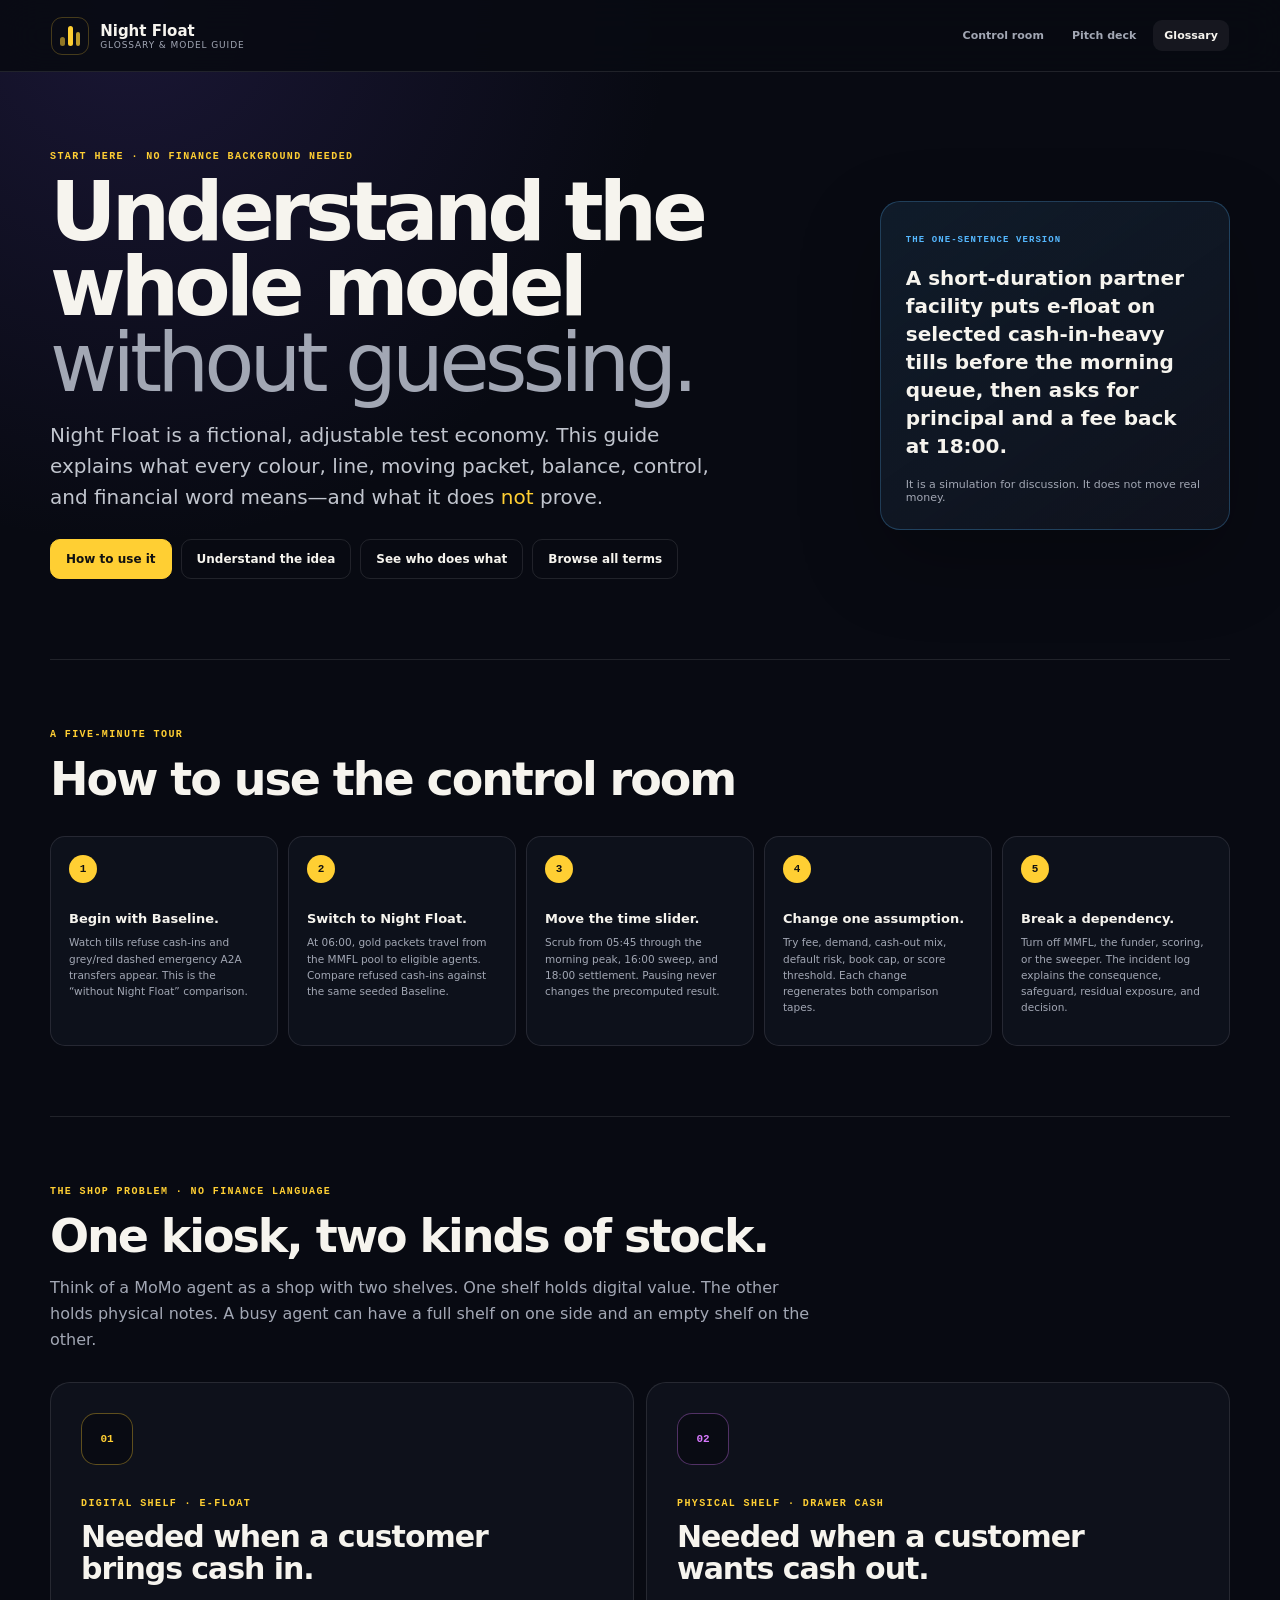
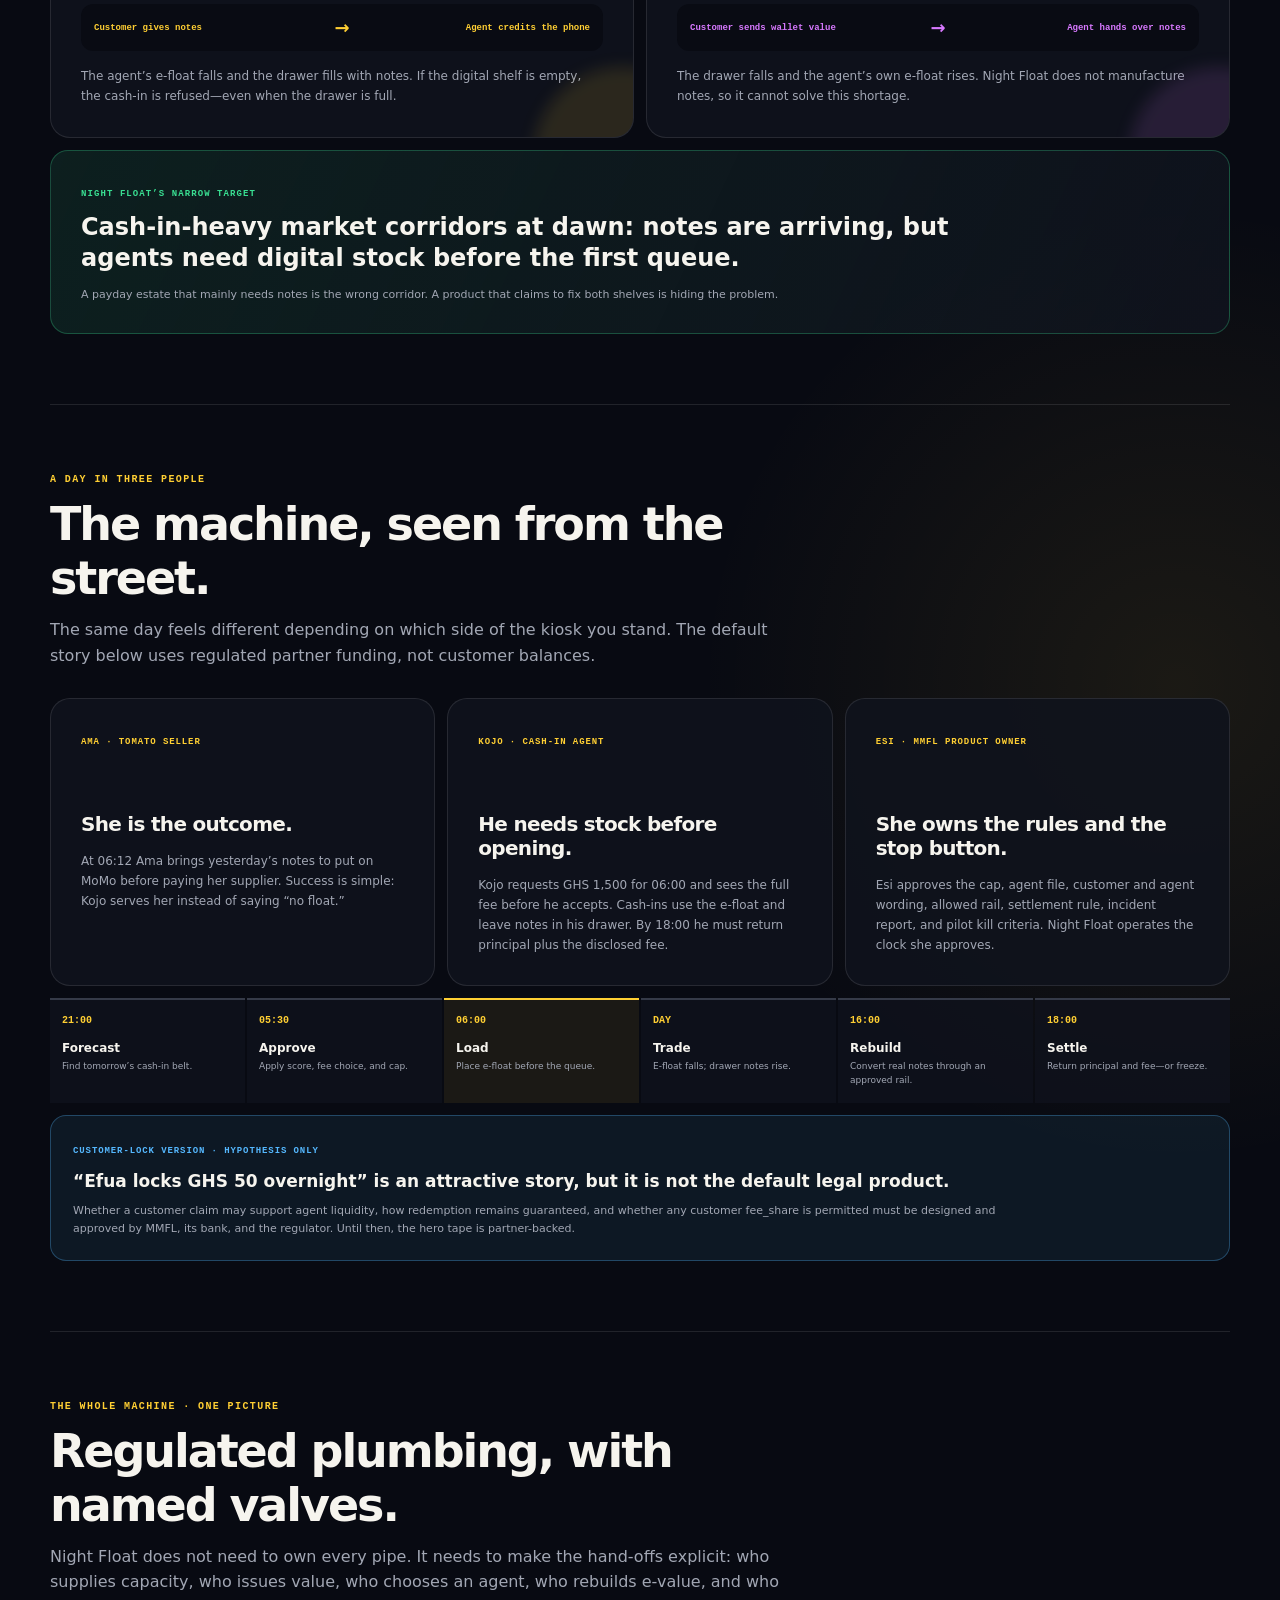
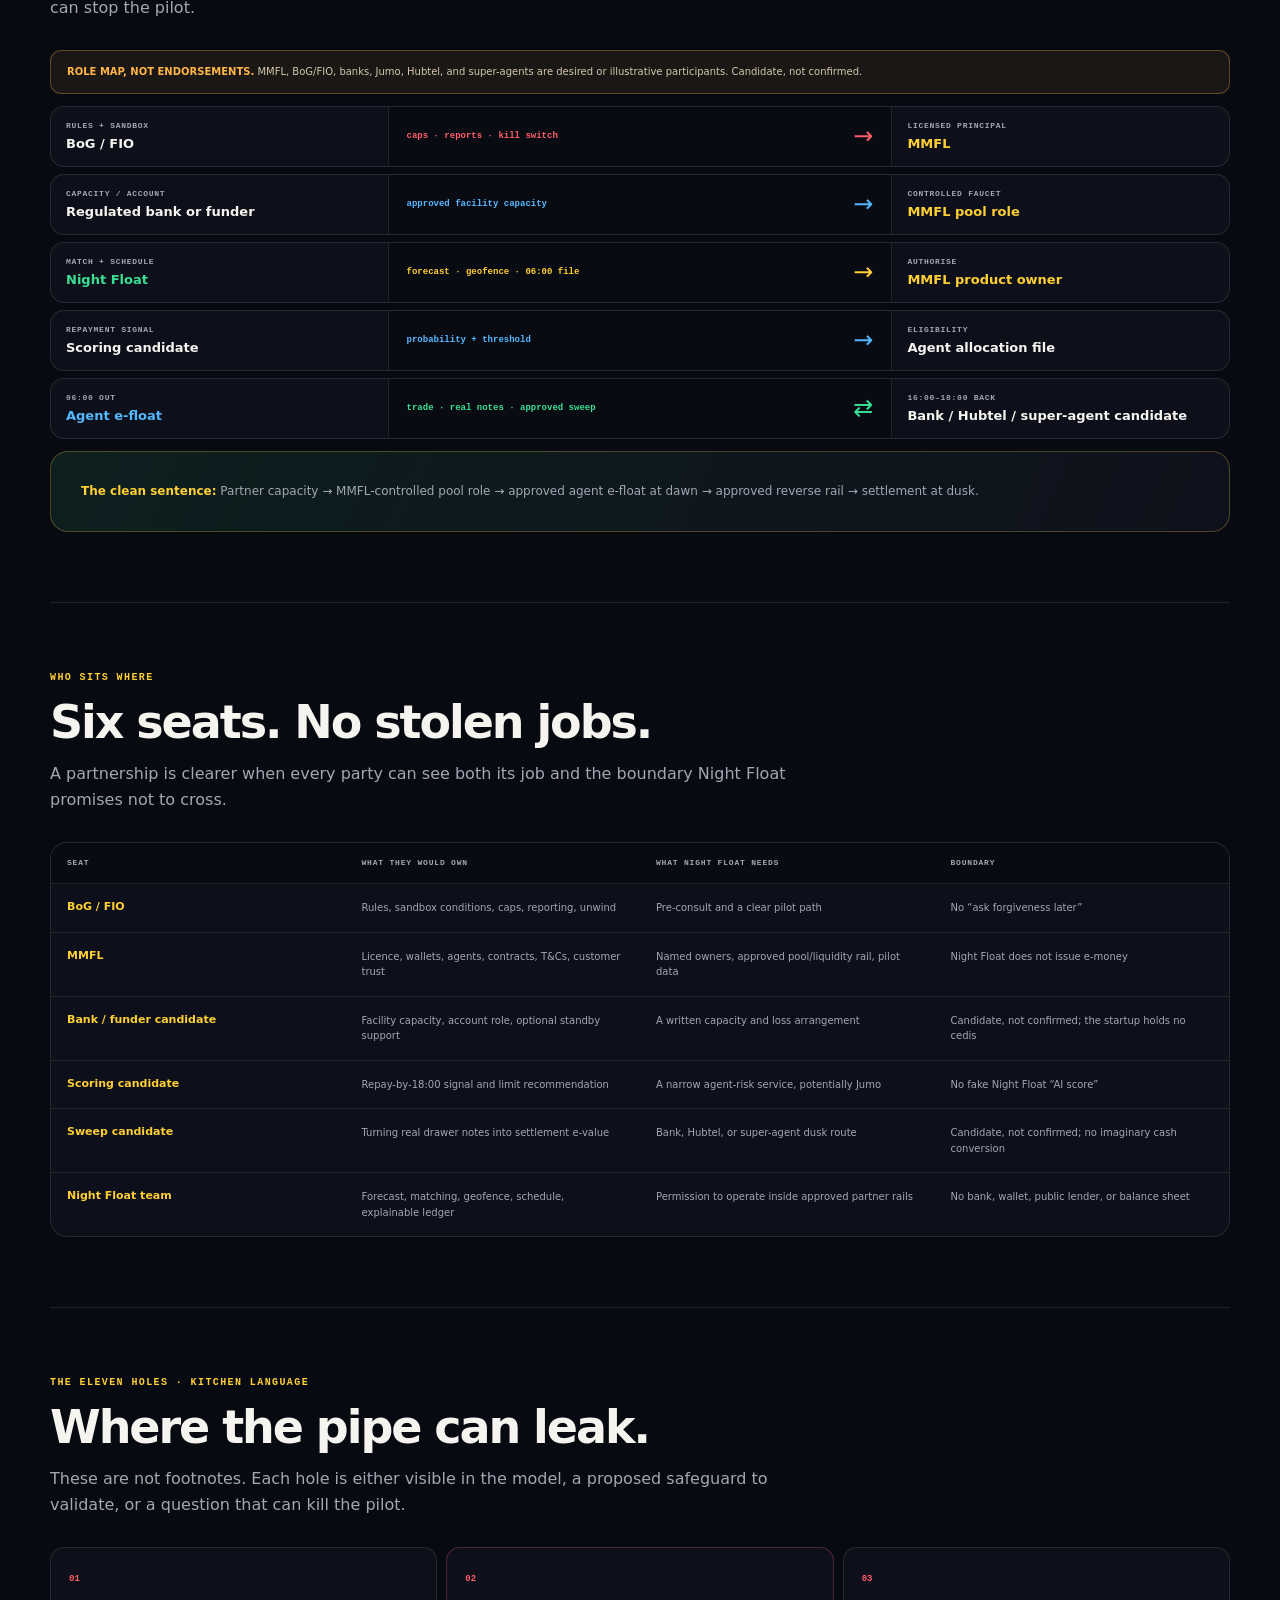
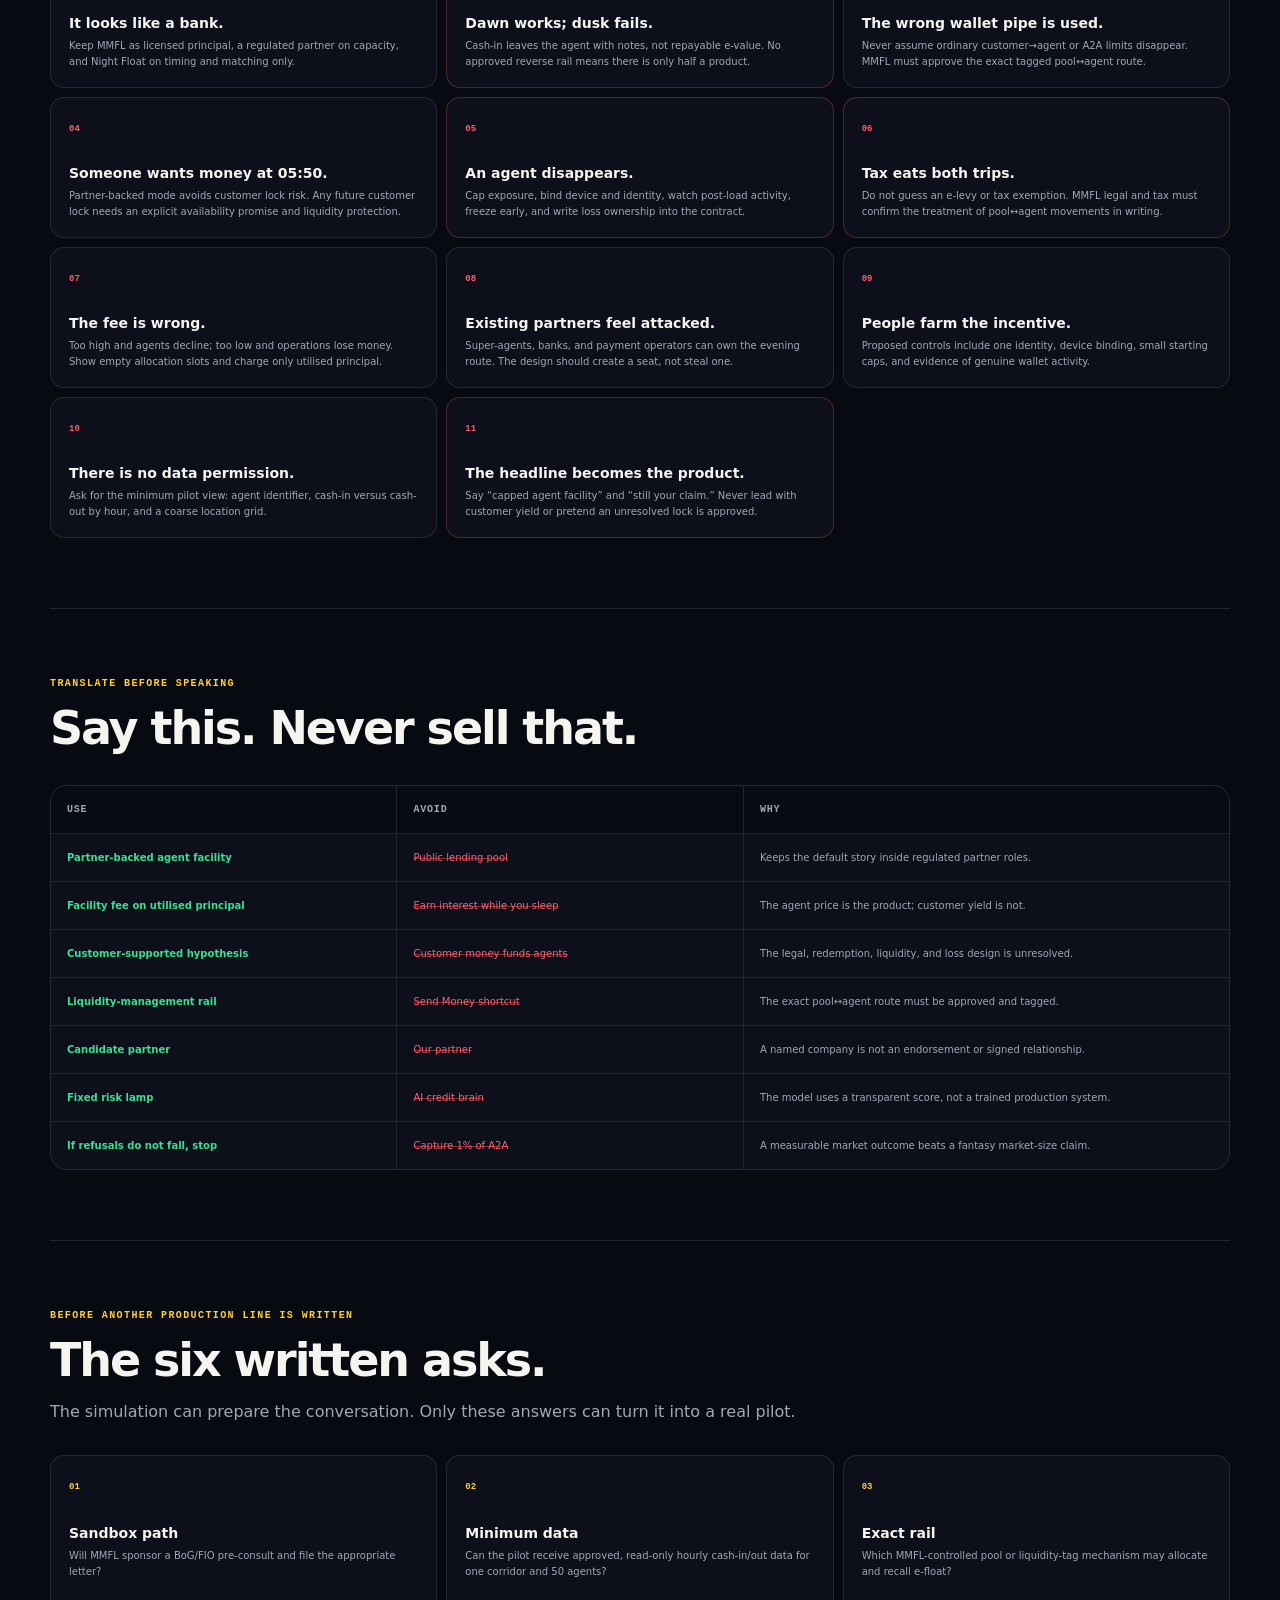
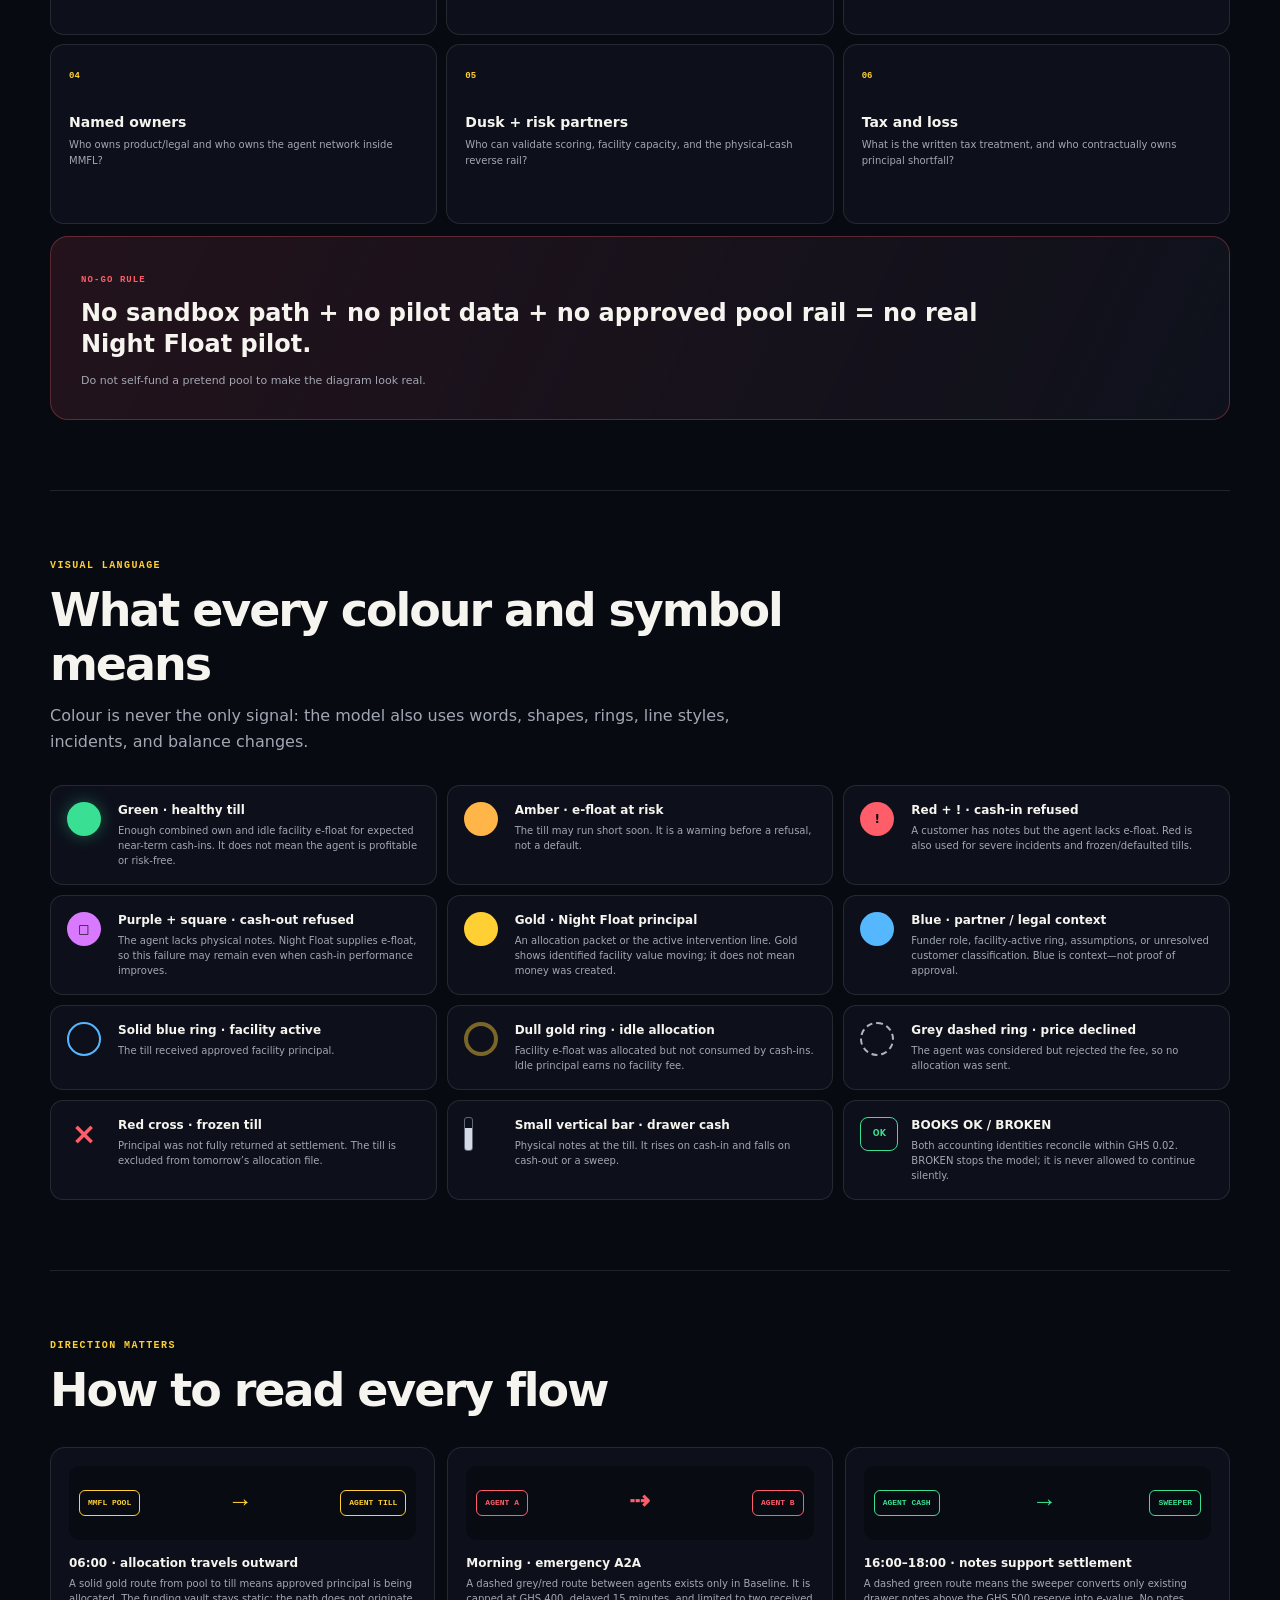
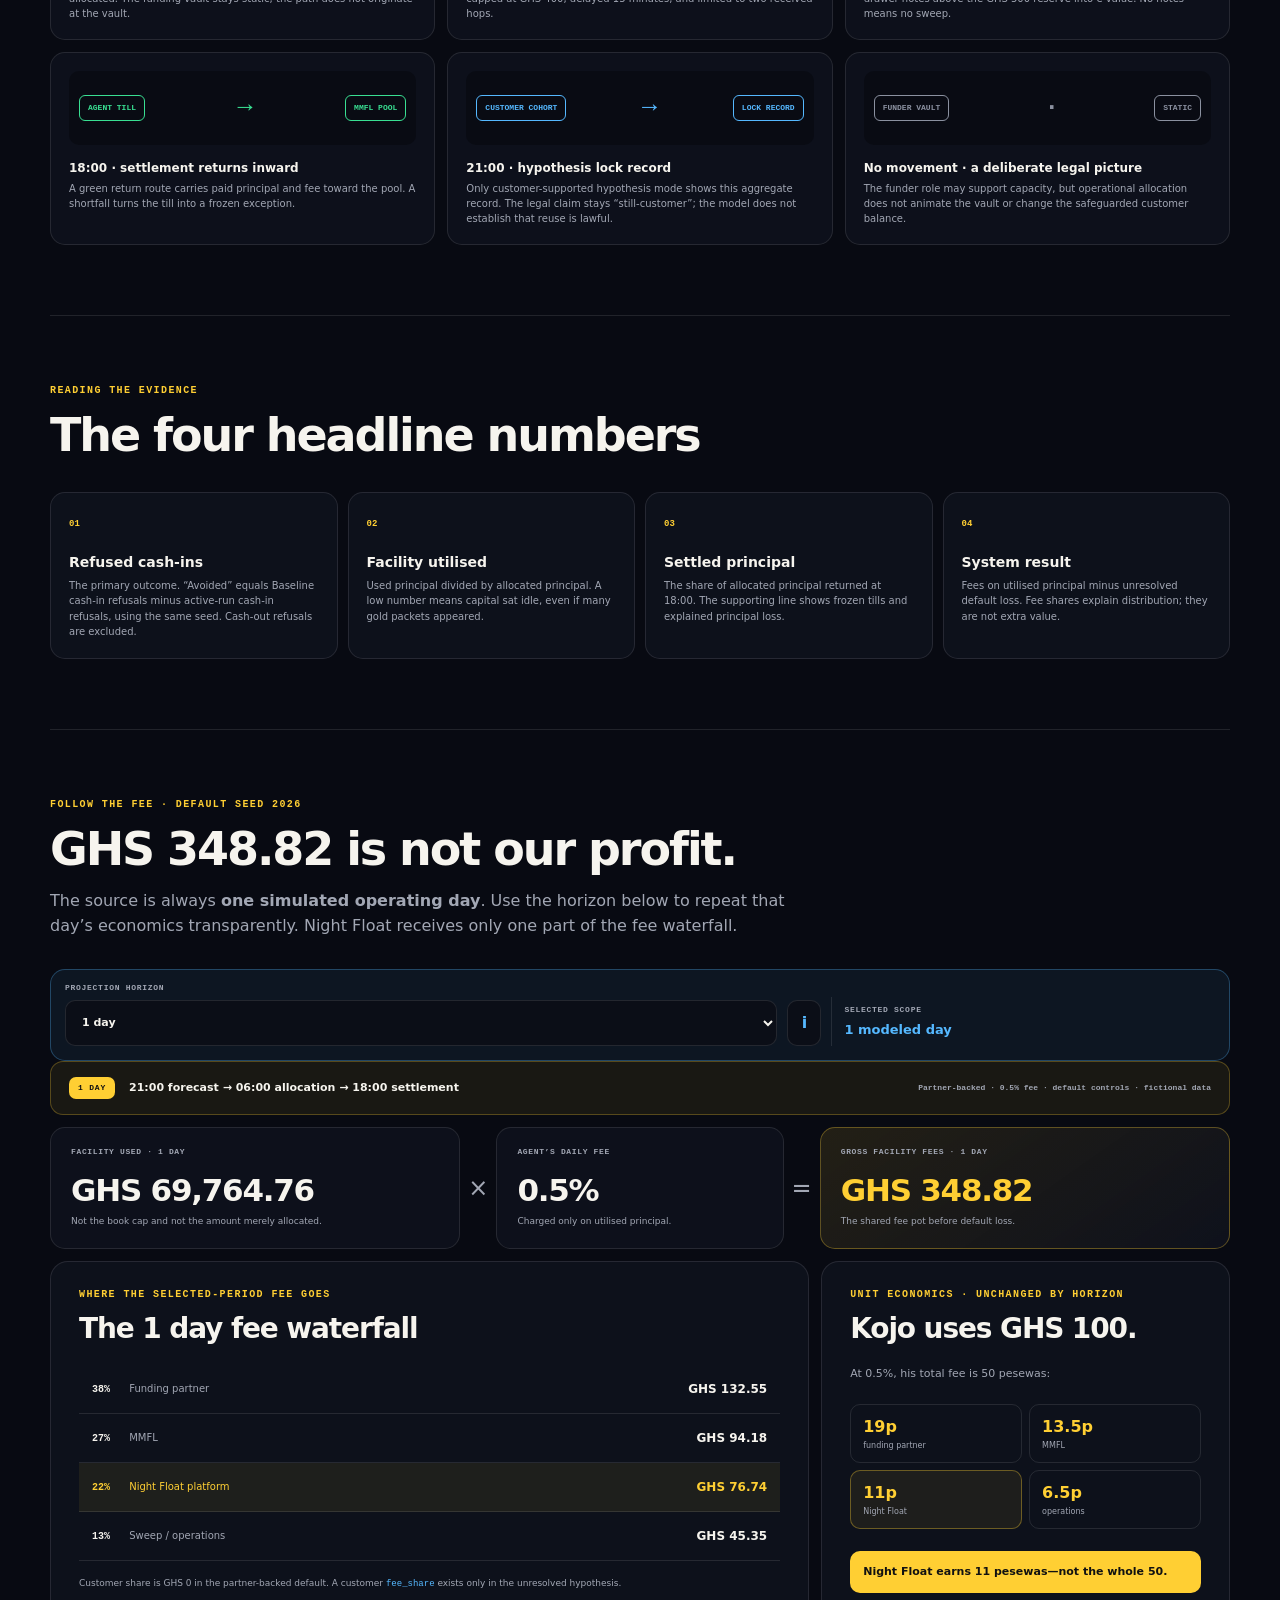
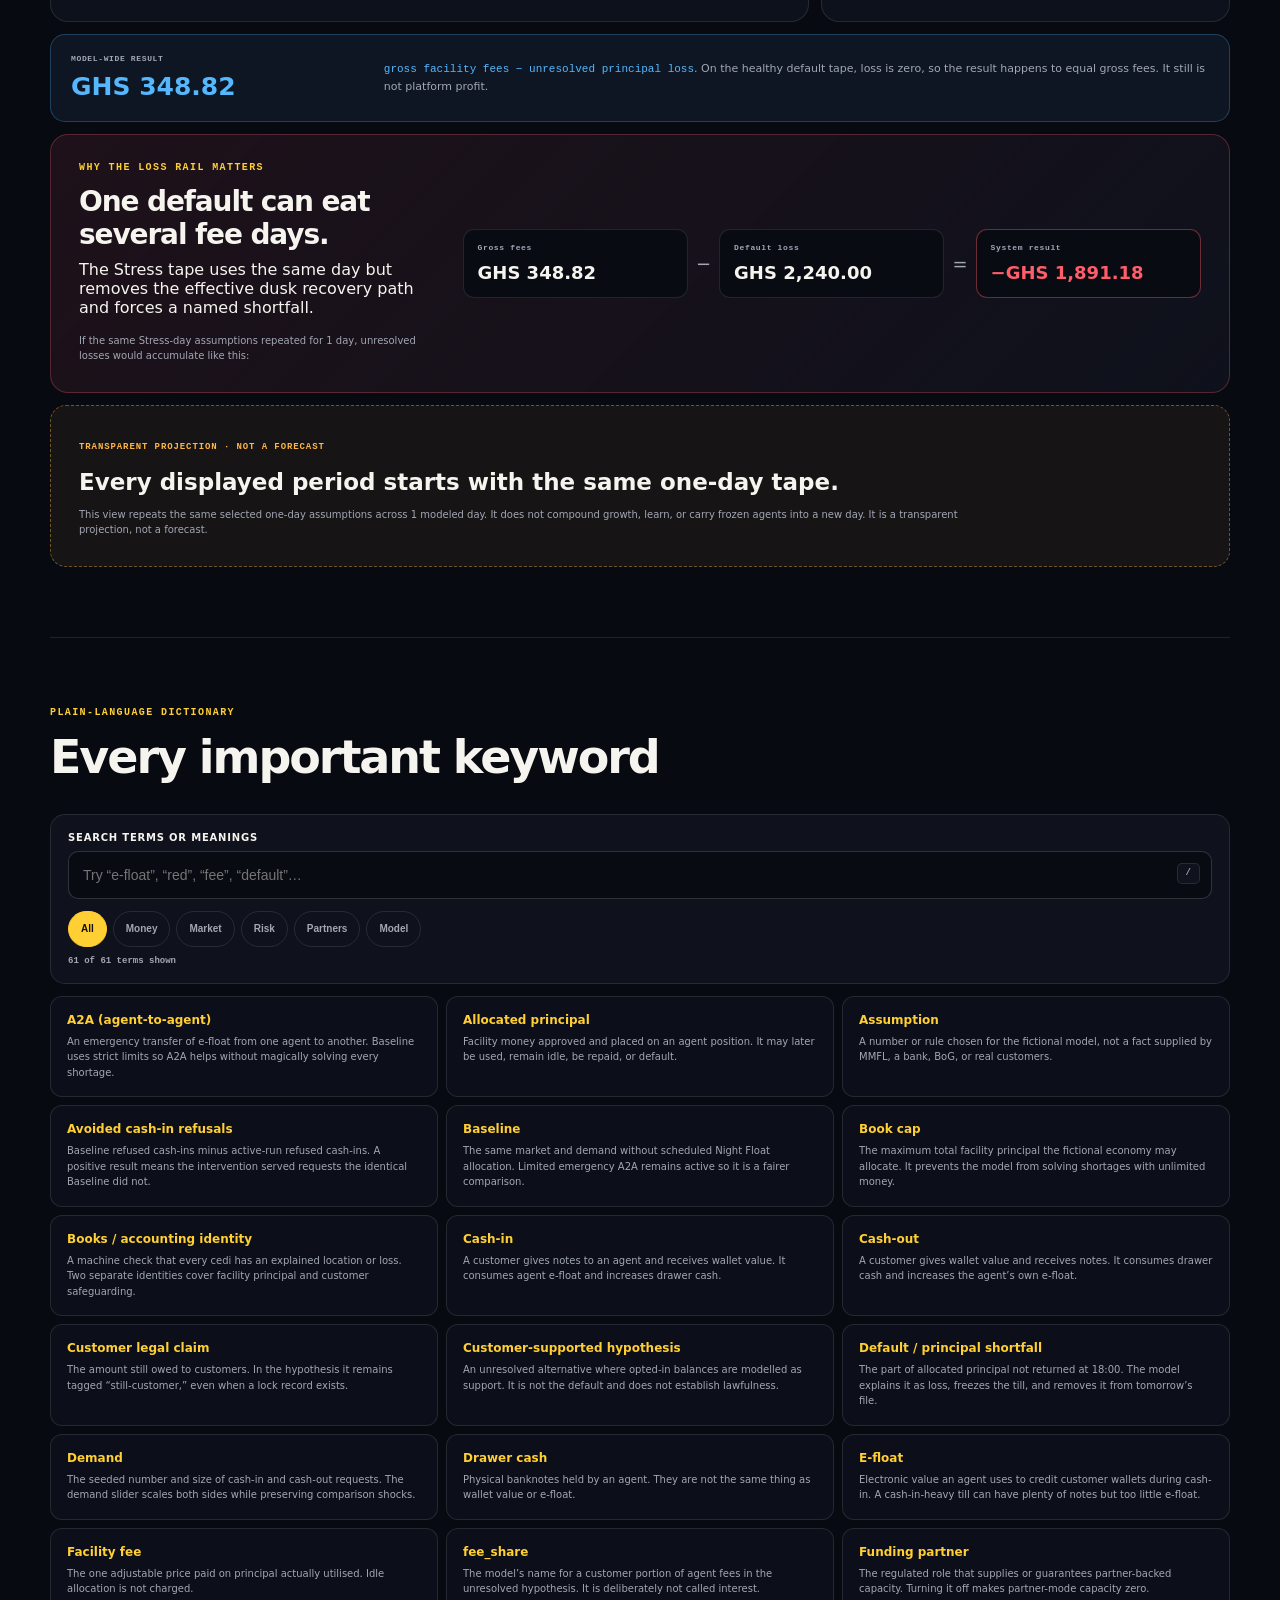
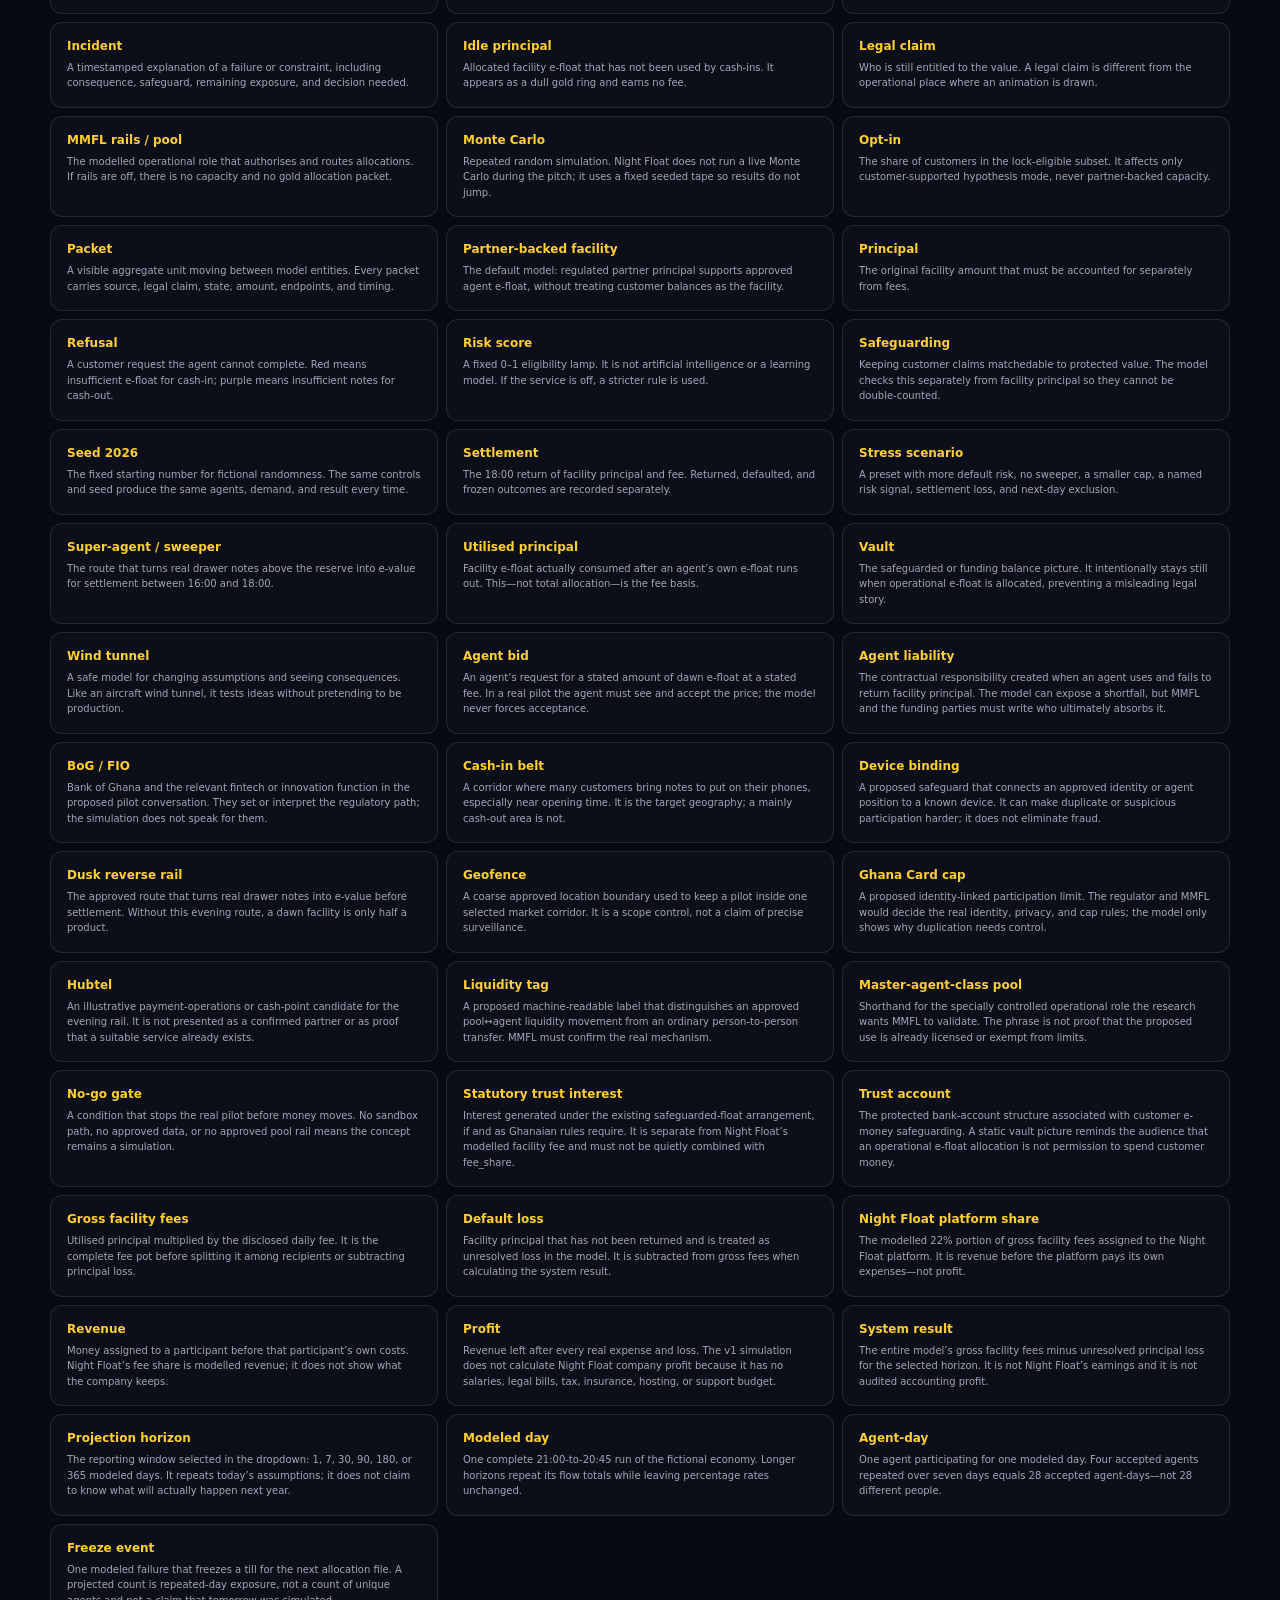
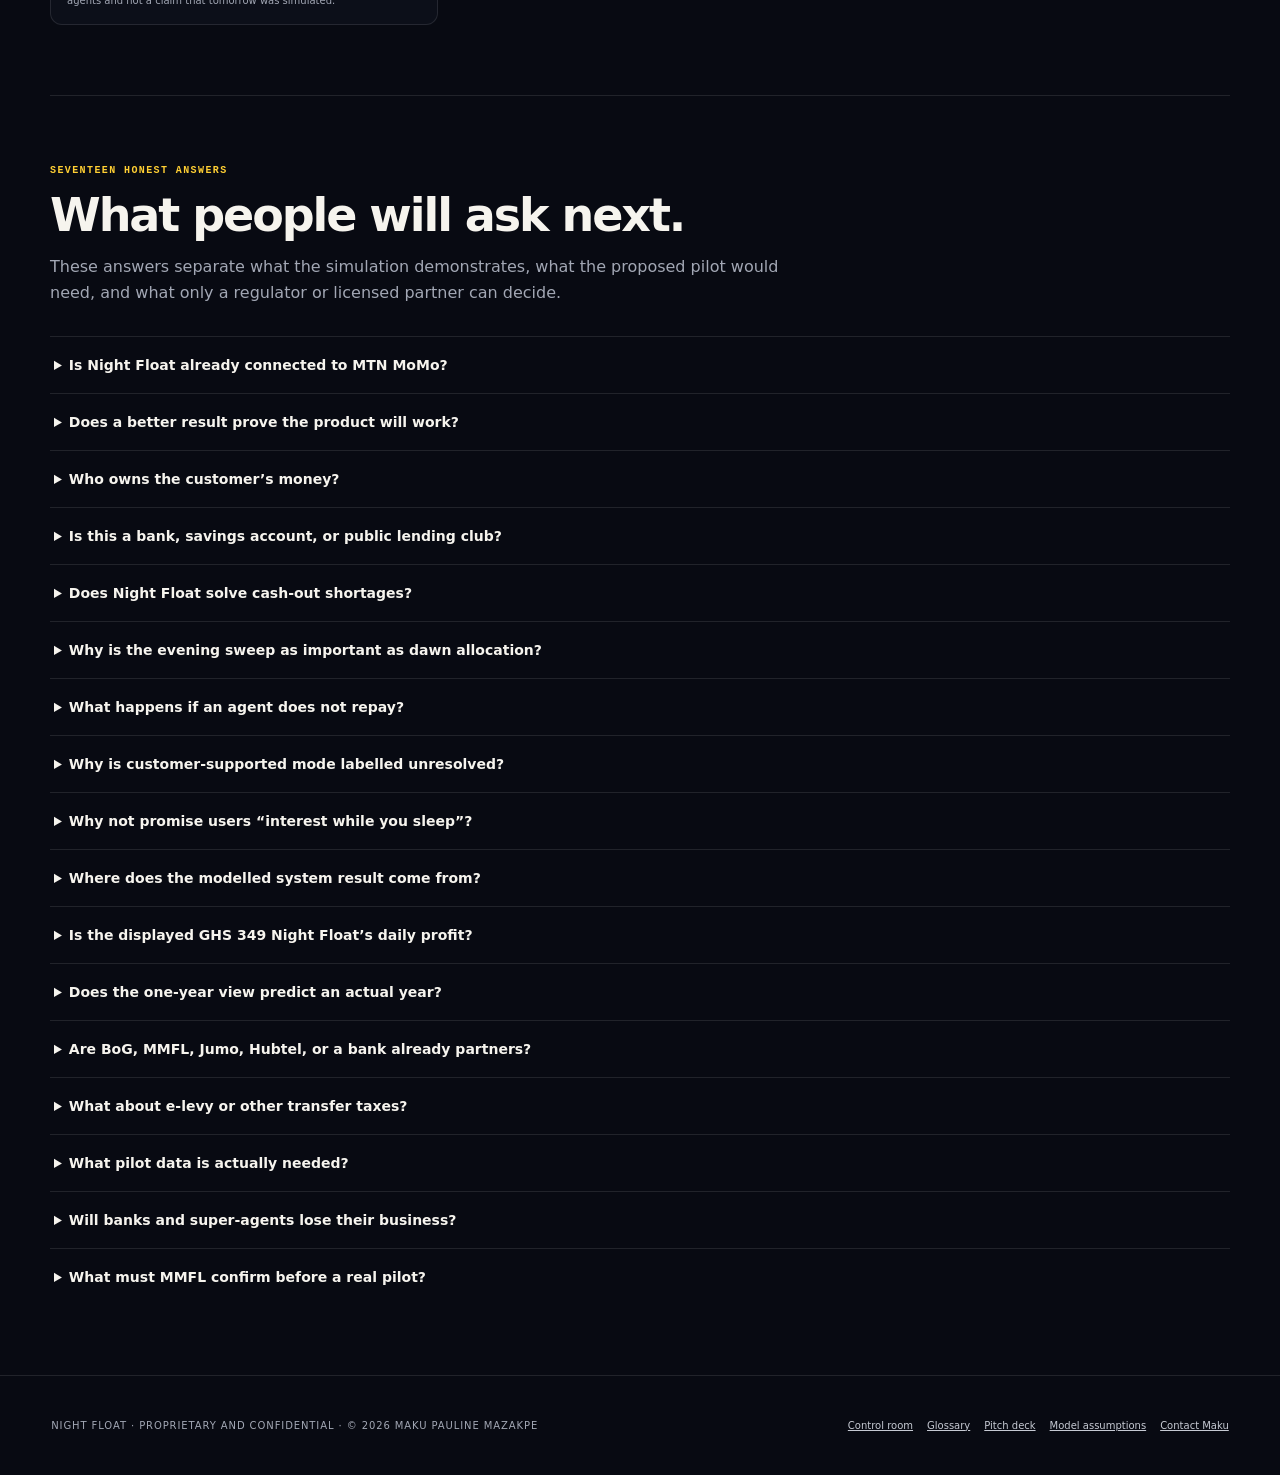
==== commit 0a19784e: "deploy projection horizons from c6fa6f8" ====
--- a/glossary/index.html
+++ b/glossary/index.html
@@ -920,6 +920,159 @@
         </div>
       </section>
 
+      <section id="earnings-explainer" class="section-block earnings-explainer">
+        <div class="section-heading">
+          <p class="eyebrow">Follow the fee · default seed 2026</p>
+          <h2 id="earningsHeadline">GHS 349 is not our profit.</h2>
+          <p>
+            The source is always <strong>one simulated operating day</strong>.
+            Use the horizon below to repeat that day’s economics transparently.
+            Night Float receives only one part of the fee waterfall.
+          </p>
+        </div>
+        <div class="horizon-control">
+          <label>
+            <span>Projection horizon</span>
+            <select id="earningsHorizon">
+              <option value="day">1 day</option>
+              <option value="week">1 week · 7 days</option>
+              <option value="month">1 month · 30 days</option>
+              <option value="quarter">3 months · 90 days</option>
+              <option value="half-year">6 months · 180 days</option>
+              <option value="year">1 year · 365 days</option>
+            </select>
+          </label>
+          <details class="horizon-info">
+            <summary aria-label="Explain projection horizon">i</summary>
+            <p>
+              This repeats the selected model day. It does not predict growth,
+              weekends, changing demand, or which exact agent returns tomorrow.
+            </p>
+          </details>
+          <div>
+            <small>SELECTED SCOPE</small>
+            <strong id="projectionDays">1 modeled day</strong>
+          </div>
+        </div>
+        <div class="day-stamp">
+          <span id="earningsPeriod">ONE DAY</span>
+          <b>21:00 forecast → 06:00 allocation → 18:00 settlement</b>
+          <p>Partner-backed · 0.5% fee · default controls · fictional data</p>
+        </div>
+        <div
+          class="earnings-formula"
+          role="group"
+          aria-label="One-day system result calculation"
+        >
+          <article>
+            <small id="earningsUsedLabel">FACILITY USED · 1 DAY</small>
+            <strong id="earningsUtilised">Calculating…</strong>
+            <p>Not the book cap and not the amount merely allocated.</p>
+          </article>
+          <i aria-hidden="true">×</i>
+          <article>
+            <small>AGENT’S DAILY FEE</small>
+            <strong>0.5%</strong>
+            <p>Charged only on utilised principal.</p>
+          </article>
+          <i aria-hidden="true">=</i>
+          <article class="gold-result">
+            <small id="earningsGrossLabel">GROSS FACILITY FEES · 1 DAY</small>
+            <strong id="earningsGross">Calculating…</strong>
+            <p>The shared fee pot before default loss.</p>
+          </article>
+        </div>
+        <div class="earnings-split">
+          <article class="waterfall-card">
+            <div class="mini-heading">
+              <p class="eyebrow">Where the selected-period fee goes</p>
+              <h3 id="waterfallHeading">The 1 day fee waterfall</h3>
+            </div>
+            <div class="waterfall-row funder-row">
+              <span><b>38%</b> Funding partner</span
+              ><strong id="earningsFunder">—</strong>
+            </div>
+            <div class="waterfall-row mmfl-row">
+              <span><b>27%</b> MMFL</span><strong id="earningsMmfl">—</strong>
+            </div>
+            <div class="waterfall-row platform-row">
+              <span><b>22%</b> Night Float platform</span
+              ><strong id="earningsPlatform">—</strong>
+            </div>
+            <div class="waterfall-row operations-row">
+              <span><b>13%</b> Sweep / operations</span
+              ><strong id="earningsOperations">—</strong>
+            </div>
+            <p class="waterfall-note">
+              Customer share is GHS 0 in the partner-backed default. A customer
+              <code>fee_share</code> exists only in the unresolved hypothesis.
+            </p>
+          </article>
+          <article class="pesewa-card">
+            <p class="eyebrow">Unit economics · unchanged by horizon</p>
+            <h3>Kojo uses GHS 100.</h3>
+            <p>At 0.5%, his total fee is 50 pesewas:</p>
+            <ul>
+              <li><b>19p</b><span>funding partner</span></li>
+              <li><b>13.5p</b><span>MMFL</span></li>
+              <li class="platform-pesewa">
+                <b>11p</b><span>Night Float</span>
+              </li>
+              <li><b>6.5p</b><span>operations</span></li>
+            </ul>
+            <strong class="plain-conclusion"
+              >Night Float earns 11 pesewas—not the whole 50.</strong
+            >
+          </article>
+        </div>
+        <div class="result-definition">
+          <div>
+            <small>MODEL-WIDE RESULT</small>
+            <strong id="earningsSystem">—</strong>
+          </div>
+          <p>
+            <code>gross facility fees − unresolved principal loss</code>. On the
+            healthy default tape, loss is zero, so the result happens to equal
+            gross fees. It still is not platform profit.
+          </p>
+        </div>
+        <div class="stress-math">
+          <div class="stress-copy">
+            <p class="eyebrow">Why the loss rail matters</p>
+            <h3>One default can eat several fee days.</h3>
+            <p>
+              The Stress tape uses the same day but removes the effective dusk
+              recovery path and forces a named shortfall.
+            </p>
+            <p id="stressPeriod">
+              If that Stress day repeated for 1 day, unresolved losses would
+              accumulate like this:
+            </p>
+          </div>
+          <div class="stress-equation">
+            <span><small>Gross fees</small><b id="stressFees">—</b></span
+            ><i>−</i
+            ><span><small>Default loss</small><b id="stressLoss">—</b></span
+            ><i>=</i
+            ><span class="negative"
+              ><small>System result</small><b id="stressResult">—</b></span
+            >
+          </div>
+        </div>
+        <aside class="projection-warning" aria-label="Projection warning">
+          <span>TRANSPARENT PROJECTION · NOT A FORECAST</span>
+          <strong
+            >Every displayed period starts with the same one-day tape.</strong
+          >
+          <p id="projectionRule">
+            This view repeats the same selected one-day assumptions across 1
+            modeled day. It does not compound growth, learn, or carry frozen
+            agents into a new day. It is a transparent projection, not a
+            forecast.
+          </p>
+        </aside>
+      </section>
+
       <section id="dictionary" class="section-block dictionary">
         <div class="section-heading">
           <p class="eyebrow">Plain-language dictionary</p>
@@ -1337,6 +1490,86 @@
               customer money.
             </dd>
           </div>
+          <div data-category="money model">
+            <dt>Gross facility fees</dt>
+            <dd>
+              Utilised principal multiplied by the disclosed daily fee. It is
+              the complete fee pot before splitting it among recipients or
+              subtracting principal loss.
+            </dd>
+          </div>
+          <div data-category="money risk model">
+            <dt>Default loss</dt>
+            <dd>
+              Facility principal that has not been returned and is treated as
+              unresolved loss in the model. It is subtracted from gross fees
+              when calculating the system result.
+            </dd>
+          </div>
+          <div data-category="money model">
+            <dt>Night Float platform share</dt>
+            <dd>
+              The modelled 22% portion of gross facility fees assigned to the
+              Night Float platform. It is revenue before the platform pays its
+              own expenses—not profit.
+            </dd>
+          </div>
+          <div data-category="money">
+            <dt>Revenue</dt>
+            <dd>
+              Money assigned to a participant before that participant’s own
+              costs. Night Float’s fee share is modelled revenue; it does not
+              show what the company keeps.
+            </dd>
+          </div>
+          <div data-category="money">
+            <dt>Profit</dt>
+            <dd>
+              Revenue left after every real expense and loss. The v1 simulation
+              does not calculate Night Float company profit because it has no
+              salaries, legal bills, tax, insurance, hosting, or support budget.
+            </dd>
+          </div>
+          <div data-category="money risk model">
+            <dt>System result</dt>
+            <dd>
+              The entire model’s gross facility fees minus unresolved principal
+              loss for the selected horizon. It is not Night Float’s earnings
+              and it is not audited accounting profit.
+            </dd>
+          </div>
+          <div data-category="model money">
+            <dt>Projection horizon</dt>
+            <dd>
+              The reporting window selected in the dropdown: 1, 7, 30, 90, 180,
+              or 365 modeled days. It repeats today’s assumptions; it does not
+              claim to know what will actually happen next year.
+            </dd>
+          </div>
+          <div data-category="model">
+            <dt>Modeled day</dt>
+            <dd>
+              One complete 21:00-to-20:45 run of the fictional economy. Longer
+              horizons repeat its flow totals while leaving percentage rates
+              unchanged.
+            </dd>
+          </div>
+          <div data-category="market model">
+            <dt>Agent-day</dt>
+            <dd>
+              One agent participating for one modeled day. Four accepted agents
+              repeated over seven days equals 28 accepted agent-days—not 28
+              different people.
+            </dd>
+          </div>
+          <div data-category="risk model">
+            <dt>Freeze event</dt>
+            <dd>
+              One modeled failure that freezes a till for the next allocation
+              file. A projected count is repeated-day exposure, not a count of
+              unique agents and not a claim that tomorrow was simulated.
+            </dd>
+          </div>
         </dl>
         <div id="emptyTerms" class="empty" hidden>
           No matching term. Try a shorter word or choose “All”.
@@ -1345,7 +1578,7 @@
 
       <section id="frequent-questions" class="section-block questions">
         <div class="section-heading">
-          <p class="eyebrow">Fifteen honest answers</p>
+          <p class="eyebrow">Seventeen honest answers</p>
           <h2>What people will ask next.</h2>
           <p>
             These answers separate what the simulation demonstrates, what the
@@ -1436,11 +1669,33 @@
           </p>
         </details>
         <details>
-          <summary>Where does the modelled profit come from?</summary>
+          <summary>Where does the modelled system result come from?</summary>
           <p>
             Only from the facility fee on utilised principal, less unresolved
             default loss. Idle money earns no fee and recipient splits do not
             create extra money.
+          </p>
+        </details>
+        <details>
+          <summary>
+            Is the displayed GHS 349 Night Float’s daily profit?
+          </summary>
+          <p>
+            No. It is approximately one simulated day’s model-wide gross fees
+            minus principal loss. Under the default waterfall, Night Float
+            receives about GHS 76.74 of that amount as platform revenue before
+            paying any of its own costs. The model does not calculate company
+            profit.
+          </p>
+        </details>
+        <details>
+          <summary>Does the one-year view predict an actual year?</summary>
+          <p>
+            No. It repeats the selected one-day tape 365 times so you can see
+            the arithmetic consequence of the current fee, demand, default,
+            corridor, cap, and partner settings. It does not invent growth,
+            weekends, new customers, changing rates, or tomorrow’s agent list.
+            Treat it as a transparent sensitivity projection, not a forecast.
           </p>
         </details>
         <details>
--- a/glossary/glossary.css
+++ b/glossary/glossary.css
@@ -923,6 +923,387 @@
   font-size: 10px;
   line-height: 1.55;
 }
+.day-stamp {
+  padding: 15px 18px;
+  display: flex;
+  align-items: center;
+  gap: 14px;
+  border: 1px solid rgba(255, 207, 51, 0.27);
+  border-radius: 13px;
+  background: rgba(255, 207, 51, 0.07);
+}
+.horizon-control {
+  margin-top: 22px;
+  padding: 14px;
+  position: relative;
+  display: grid;
+  grid-template-columns: minmax(220px, 0.65fr) 34px minmax(180px, 0.35fr);
+  align-items: end;
+  gap: 10px;
+  border: 1px solid rgba(85, 184, 255, 0.3);
+  border-radius: 15px;
+  background: rgba(85, 184, 255, 0.07);
+}
+.horizon-control label,
+.horizon-control > div {
+  display: grid;
+  gap: 8px;
+}
+.horizon-control label > span,
+.horizon-control small {
+  color: var(--muted);
+  font:
+    850 8px/1 ui-monospace,
+    monospace;
+  letter-spacing: 0.09em;
+  text-transform: uppercase;
+}
+.horizon-control select {
+  width: 100%;
+  min-height: 46px;
+  padding: 0 38px 0 12px;
+  border: 1px solid var(--line);
+  border-radius: 10px;
+  color: var(--text);
+  background: #0b0e17;
+  font:
+    750 11px/1 system-ui,
+    sans-serif;
+}
+.horizon-control > div {
+  min-height: 46px;
+  padding: 9px 12px;
+  align-content: center;
+  border-left: 1px solid var(--line);
+}
+.horizon-control > div strong {
+  color: var(--blue);
+  font-size: 13px;
+}
+.horizon-info {
+  align-self: end;
+}
+.horizon-info summary {
+  width: 34px;
+  min-height: 46px;
+  display: grid;
+  place-items: center;
+  border: 1px solid var(--line);
+  border-radius: 10px;
+  color: var(--blue);
+  background: #0b0e17;
+  font-weight: 900;
+  cursor: pointer;
+  list-style: none;
+}
+.horizon-info summary::-webkit-details-marker {
+  display: none;
+}
+.horizon-info p {
+  margin: 8px 0 0;
+  padding: 12px;
+  position: absolute;
+  z-index: 4;
+  right: 14px;
+  max-width: 330px;
+  border: 1px solid rgba(85, 184, 255, 0.3);
+  border-radius: 10px;
+  color: var(--muted);
+  background: #0b0e17;
+  box-shadow: 0 16px 30px rgba(0, 0, 0, 0.32);
+  font-size: 9px;
+  line-height: 1.5;
+}
+.day-stamp span {
+  padding: 7px 9px;
+  border-radius: 7px;
+  color: #111;
+  background: var(--gold);
+  font:
+    900 8px/1 ui-monospace,
+    monospace;
+  letter-spacing: 0.1em;
+}
+.day-stamp b {
+  font-size: 11px;
+}
+.day-stamp p {
+  margin: 0 0 0 auto;
+  color: var(--muted);
+  font:
+    750 8px/1.3 ui-monospace,
+    monospace;
+}
+.earnings-formula {
+  margin-top: 12px;
+  display: grid;
+  grid-template-columns: minmax(0, 1fr) auto minmax(0, 0.7fr) auto minmax(
+      0,
+      1fr
+    );
+  align-items: stretch;
+  gap: 8px;
+}
+.earnings-formula article {
+  min-width: 0;
+  padding: 20px;
+  display: grid;
+  align-content: center;
+  border: 1px solid var(--line);
+  border-radius: 15px;
+  background: rgba(16, 19, 30, 0.78);
+}
+.earnings-formula > i {
+  display: grid;
+  place-items: center;
+  color: var(--muted);
+  font-size: 24px;
+  font-style: normal;
+}
+.earnings-formula small,
+.result-definition small,
+.stress-equation small {
+  color: var(--muted);
+  font:
+    800 8px/1 ui-monospace,
+    monospace;
+  letter-spacing: 0.08em;
+}
+.earnings-formula strong {
+  margin: 16px 0 7px;
+  font-size: clamp(21px, 3vw, 31px);
+  letter-spacing: -0.04em;
+}
+.earnings-formula p {
+  margin: 0;
+  color: var(--muted);
+  font-size: 9px;
+  line-height: 1.45;
+}
+.earnings-formula .gold-result {
+  border-color: rgba(255, 207, 51, 0.32);
+  background: linear-gradient(
+    145deg,
+    rgba(255, 207, 51, 0.11),
+    rgba(16, 19, 30, 0.84)
+  );
+}
+.gold-result strong {
+  color: var(--gold);
+}
+.earnings-split {
+  margin-top: 12px;
+  display: grid;
+  grid-template-columns: minmax(0, 1.3fr) minmax(280px, 0.7fr);
+  gap: 12px;
+}
+.waterfall-card,
+.pesewa-card {
+  min-width: 0;
+  padding: clamp(20px, 3vw, 28px);
+  border: 1px solid var(--line);
+  border-radius: 18px;
+  background: rgba(16, 19, 30, 0.8);
+}
+.mini-heading h3,
+.pesewa-card h3,
+.stress-copy h3 {
+  margin: 9px 0 20px;
+  font-size: clamp(20px, 3vw, 28px);
+  letter-spacing: -0.04em;
+}
+.waterfall-row {
+  min-height: 49px;
+  padding: 11px 13px;
+  display: flex;
+  align-items: center;
+  justify-content: space-between;
+  gap: 12px;
+  border-bottom: 1px solid var(--line);
+  color: var(--muted);
+  font-size: 10px;
+}
+.waterfall-row span b {
+  display: inline-block;
+  min-width: 34px;
+  color: var(--text);
+  font-family: ui-monospace, monospace;
+}
+.waterfall-row > strong {
+  flex: none;
+  color: var(--text);
+  font-size: 12px;
+}
+.platform-row {
+  color: var(--gold);
+  background: rgba(255, 207, 51, 0.07);
+}
+.platform-row > strong,
+.platform-row span b {
+  color: var(--gold);
+}
+.waterfall-note {
+  margin: 16px 0 0;
+  color: var(--muted);
+  font-size: 9px;
+  line-height: 1.5;
+}
+.waterfall-note code,
+.result-definition code,
+.questions code {
+  color: var(--blue);
+}
+.pesewa-card > p:not(.eyebrow) {
+  color: var(--muted);
+  font-size: 11px;
+  line-height: 1.55;
+}
+.pesewa-card ul {
+  margin: 22px 0;
+  padding: 0;
+  display: grid;
+  grid-template-columns: repeat(2, minmax(0, 1fr));
+  gap: 7px;
+  list-style: none;
+}
+.pesewa-card li {
+  padding: 12px;
+  display: grid;
+  gap: 5px;
+  border: 1px solid var(--line);
+  border-radius: 10px;
+}
+.pesewa-card li b {
+  color: var(--gold);
+  font-size: 16px;
+}
+.pesewa-card li span {
+  color: var(--muted);
+  font-size: 8px;
+}
+.pesewa-card li.platform-pesewa {
+  border-color: rgba(255, 207, 51, 0.35);
+  background: rgba(255, 207, 51, 0.07);
+}
+.plain-conclusion {
+  display: block;
+  padding: 13px;
+  border-radius: 10px;
+  color: #111;
+  background: var(--gold);
+  font-size: 11px;
+  line-height: 1.45;
+}
+.result-definition {
+  margin-top: 12px;
+  padding: 20px;
+  display: grid;
+  grid-template-columns: minmax(180px, 0.35fr) minmax(0, 1fr);
+  align-items: center;
+  gap: 24px;
+  border: 1px solid rgba(85, 184, 255, 0.27);
+  border-radius: 15px;
+  background: rgba(85, 184, 255, 0.07);
+}
+.result-definition div {
+  display: grid;
+  gap: 9px;
+}
+.result-definition strong {
+  color: var(--blue);
+  font-size: 25px;
+}
+.result-definition p {
+  margin: 0;
+  color: var(--muted);
+  font-size: 11px;
+  line-height: 1.6;
+}
+.stress-math {
+  margin-top: 12px;
+  padding: clamp(20px, 3vw, 28px);
+  display: grid;
+  grid-template-columns: minmax(240px, 0.65fr) minmax(0, 1.35fr);
+  align-items: center;
+  gap: 28px;
+  border: 1px solid rgba(255, 93, 105, 0.28);
+  border-radius: 18px;
+  background: linear-gradient(
+    135deg,
+    rgba(255, 93, 105, 0.09),
+    rgba(16, 19, 30, 0.84)
+  );
+}
+.stress-copy h3 {
+  margin-bottom: 9px;
+}
+.stress-copy > p:last-child {
+  margin: 0;
+  color: var(--muted);
+  font-size: 10px;
+  line-height: 1.55;
+}
+.stress-equation {
+  display: grid;
+  grid-template-columns: minmax(0, 1fr) auto minmax(0, 1fr) auto minmax(0, 1fr);
+  align-items: center;
+  gap: 8px;
+}
+.stress-equation > span {
+  min-width: 0;
+  padding: 14px;
+  display: grid;
+  gap: 10px;
+  border: 1px solid var(--line);
+  border-radius: 11px;
+  background: #090b13;
+}
+.stress-equation > span b {
+  overflow-wrap: anywhere;
+  font-size: clamp(13px, 2vw, 18px);
+}
+.stress-equation > i {
+  color: var(--muted);
+  font-size: 18px;
+  font-style: normal;
+}
+.stress-equation > span.negative {
+  border-color: rgba(255, 93, 105, 0.4);
+}
+.stress-equation > span.negative b {
+  color: var(--red);
+}
+.projection-warning {
+  margin-top: 12px;
+  padding: clamp(20px, 3vw, 28px);
+  border: 1px dashed rgba(255, 181, 71, 0.4);
+  border-radius: 16px;
+  background: rgba(255, 181, 71, 0.06);
+}
+.projection-warning > span {
+  color: var(--amber);
+  font:
+    900 9px/1 ui-monospace,
+    monospace;
+  letter-spacing: 0.1em;
+}
+.projection-warning > strong {
+  display: block;
+  max-width: 880px;
+  margin: 14px 0 9px;
+  font-size: clamp(16px, 2.3vw, 23px);
+  line-height: 1.35;
+}
+.projection-warning > strong b {
+  color: var(--amber);
+}
+.projection-warning p {
+  max-width: 900px;
+  margin: 0;
+  color: var(--muted);
+  font-size: 10px;
+  line-height: 1.55;
+}
 .dictionary-tools {
   padding: 17px;
   border: 1px solid var(--line);
@@ -1094,8 +1475,23 @@
   .metric-explain {
     grid-template-columns: repeat(2, 1fr);
   }
+  .earnings-split,
+  .stress-math {
+    grid-template-columns: 1fr;
+  }
 }
 @media (max-width: 620px) {
+  .horizon-control {
+    grid-template-columns: minmax(0, 1fr) 46px;
+  }
+  .horizon-control > div {
+    grid-column: 1 / -1;
+    border-top: 1px solid var(--line);
+    border-left: 0;
+  }
+  .horizon-info summary {
+    width: 46px;
+  }
   .guide-header {
     position: static;
     align-items: flex-start;
@@ -1160,6 +1556,25 @@
   }
   .day-clock {
     grid-template-columns: repeat(2, minmax(0, 1fr));
+  }
+  .day-stamp {
+    align-items: flex-start;
+    flex-direction: column;
+  }
+  .day-stamp p {
+    margin-left: 0;
+  }
+  .earnings-formula,
+  .stress-equation {
+    grid-template-columns: 1fr;
+  }
+  .earnings-formula > i,
+  .stress-equation > i {
+    min-height: 28px;
+  }
+  .result-definition {
+    grid-template-columns: 1fr;
+    gap: 14px;
   }
   .system-route {
     grid-template-columns: 1fr;
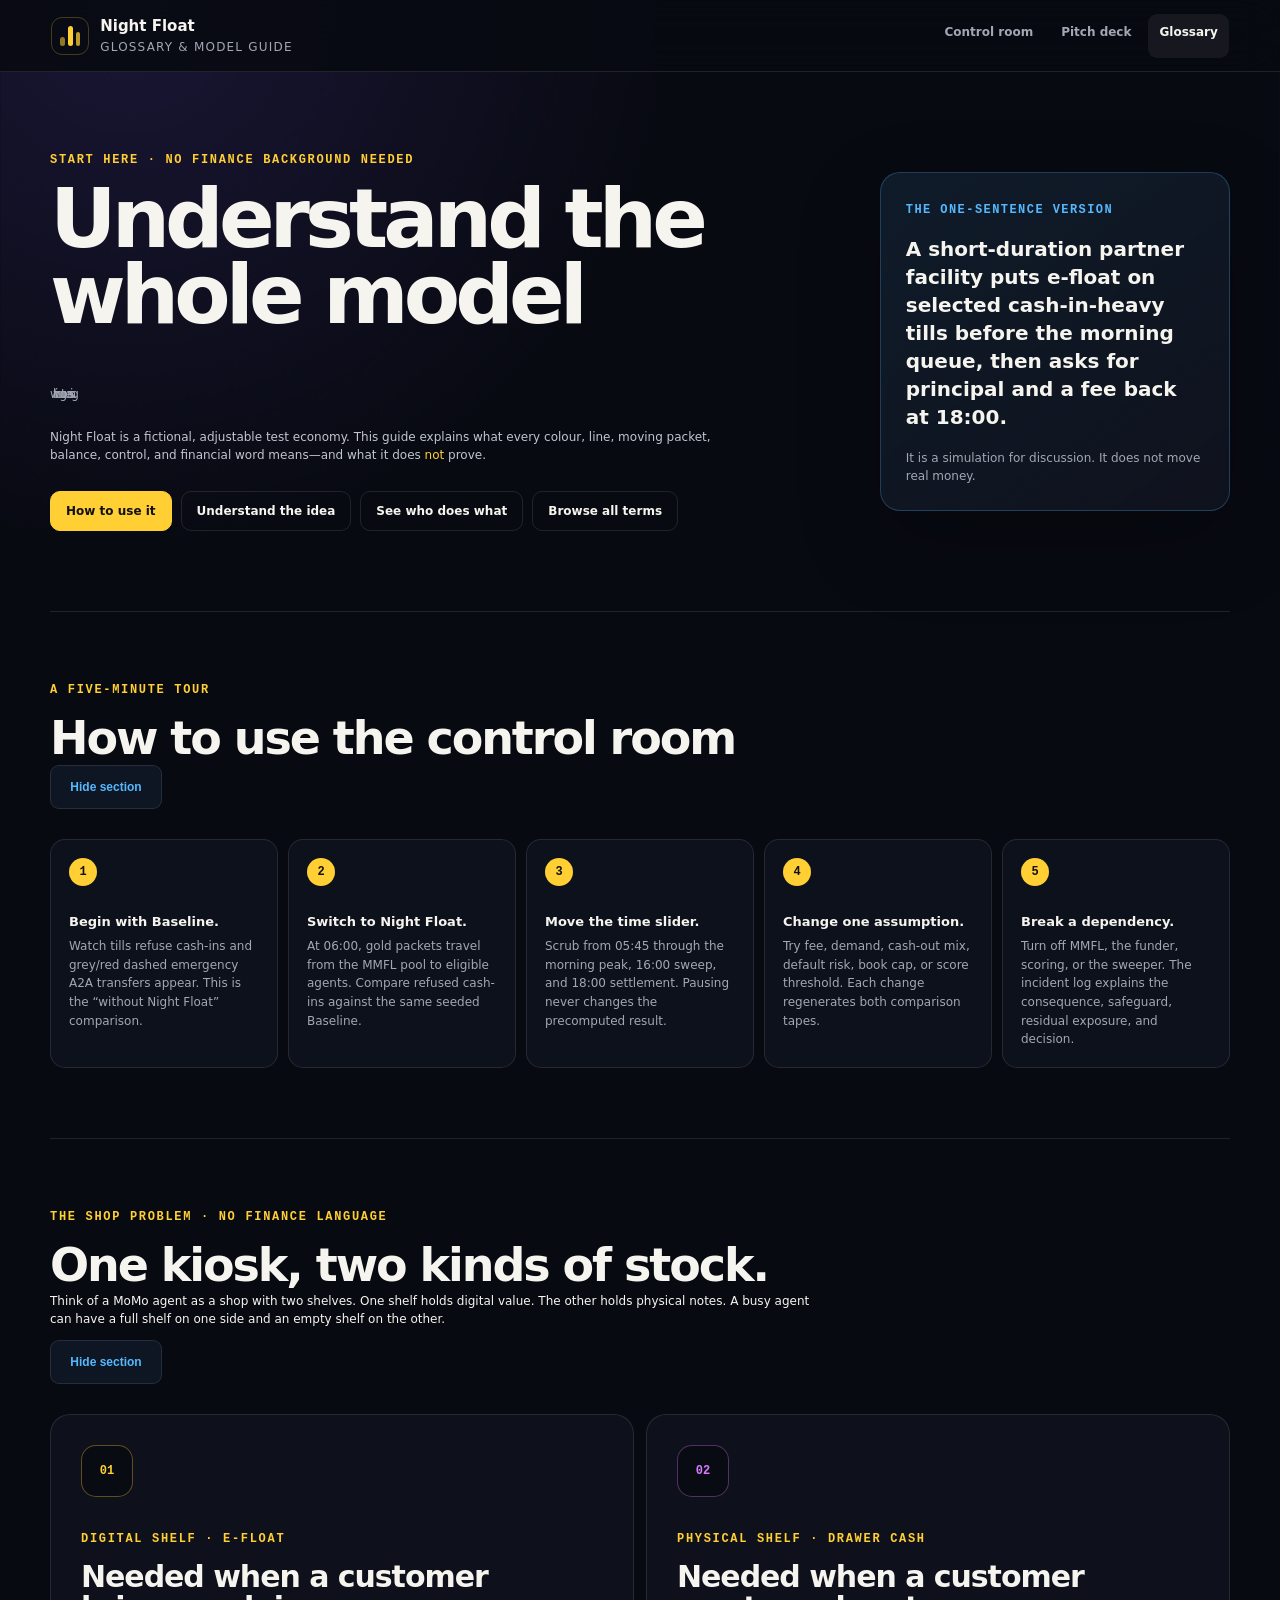
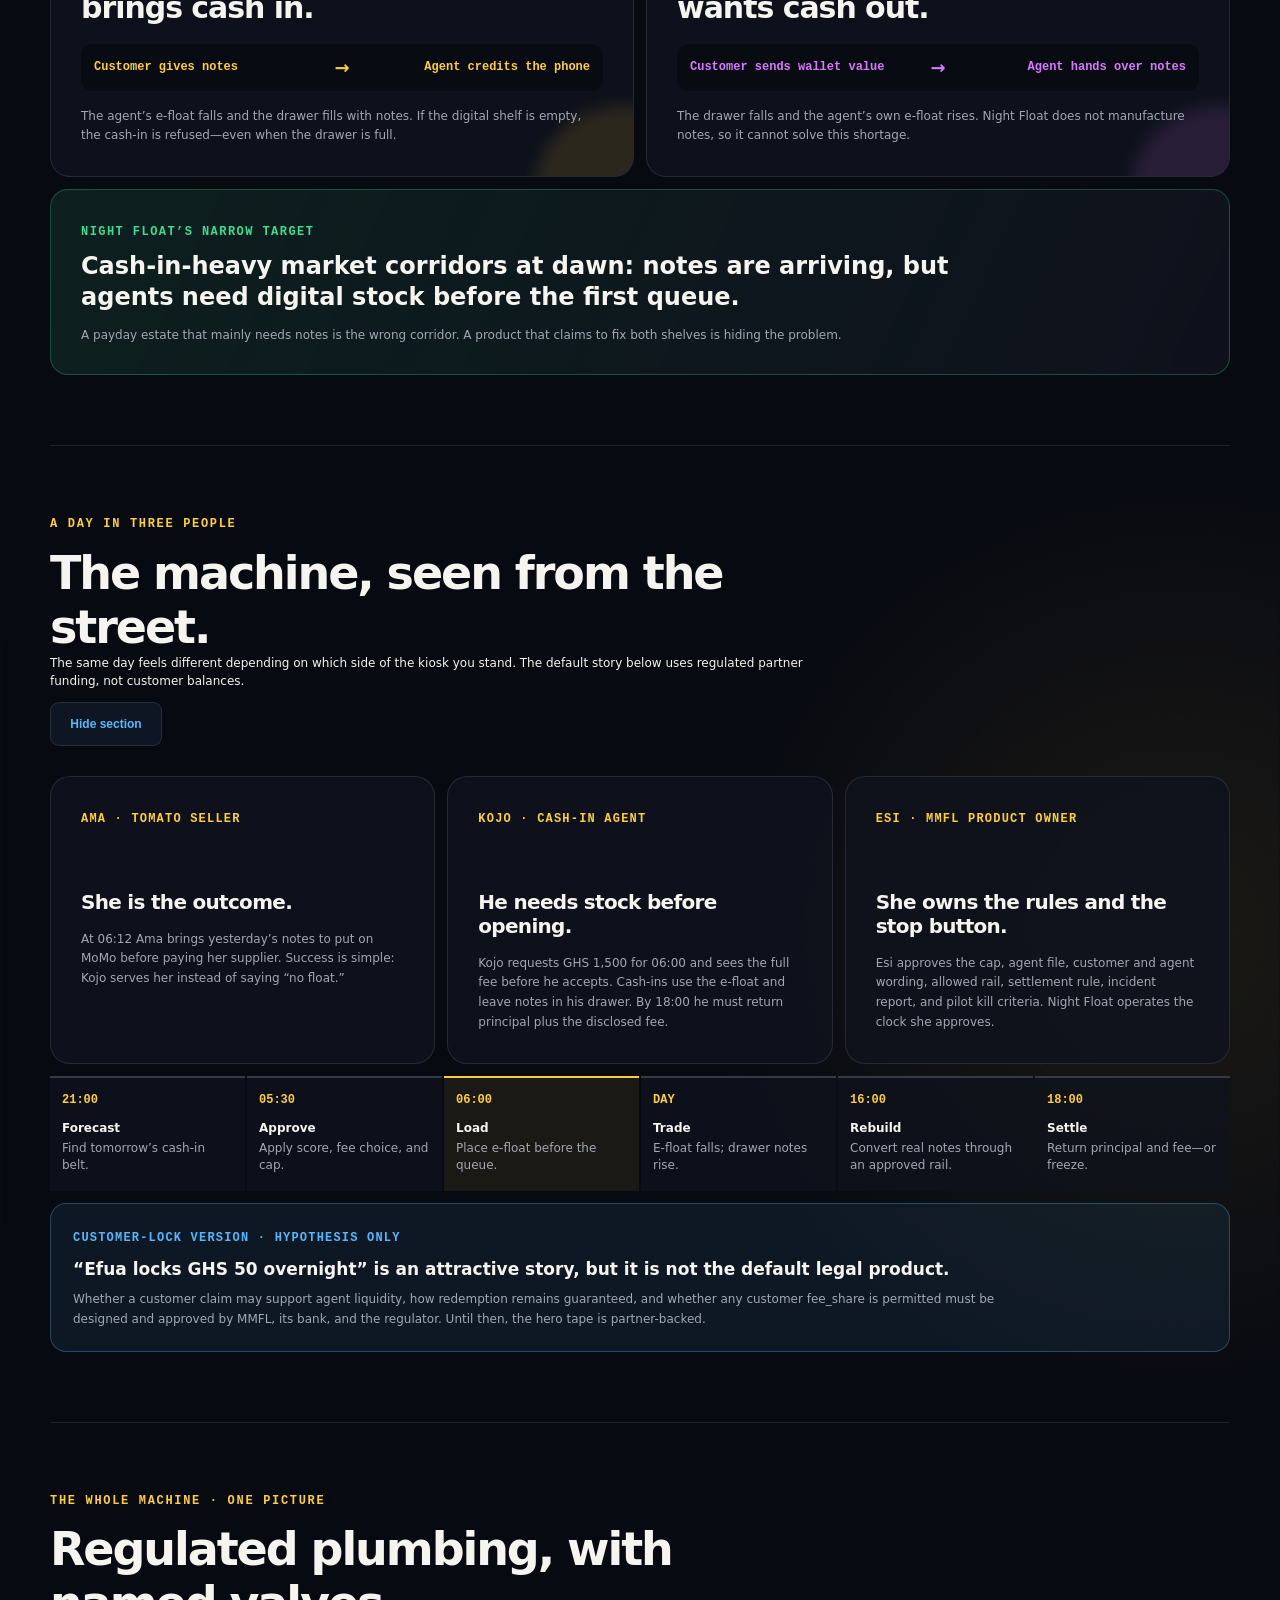
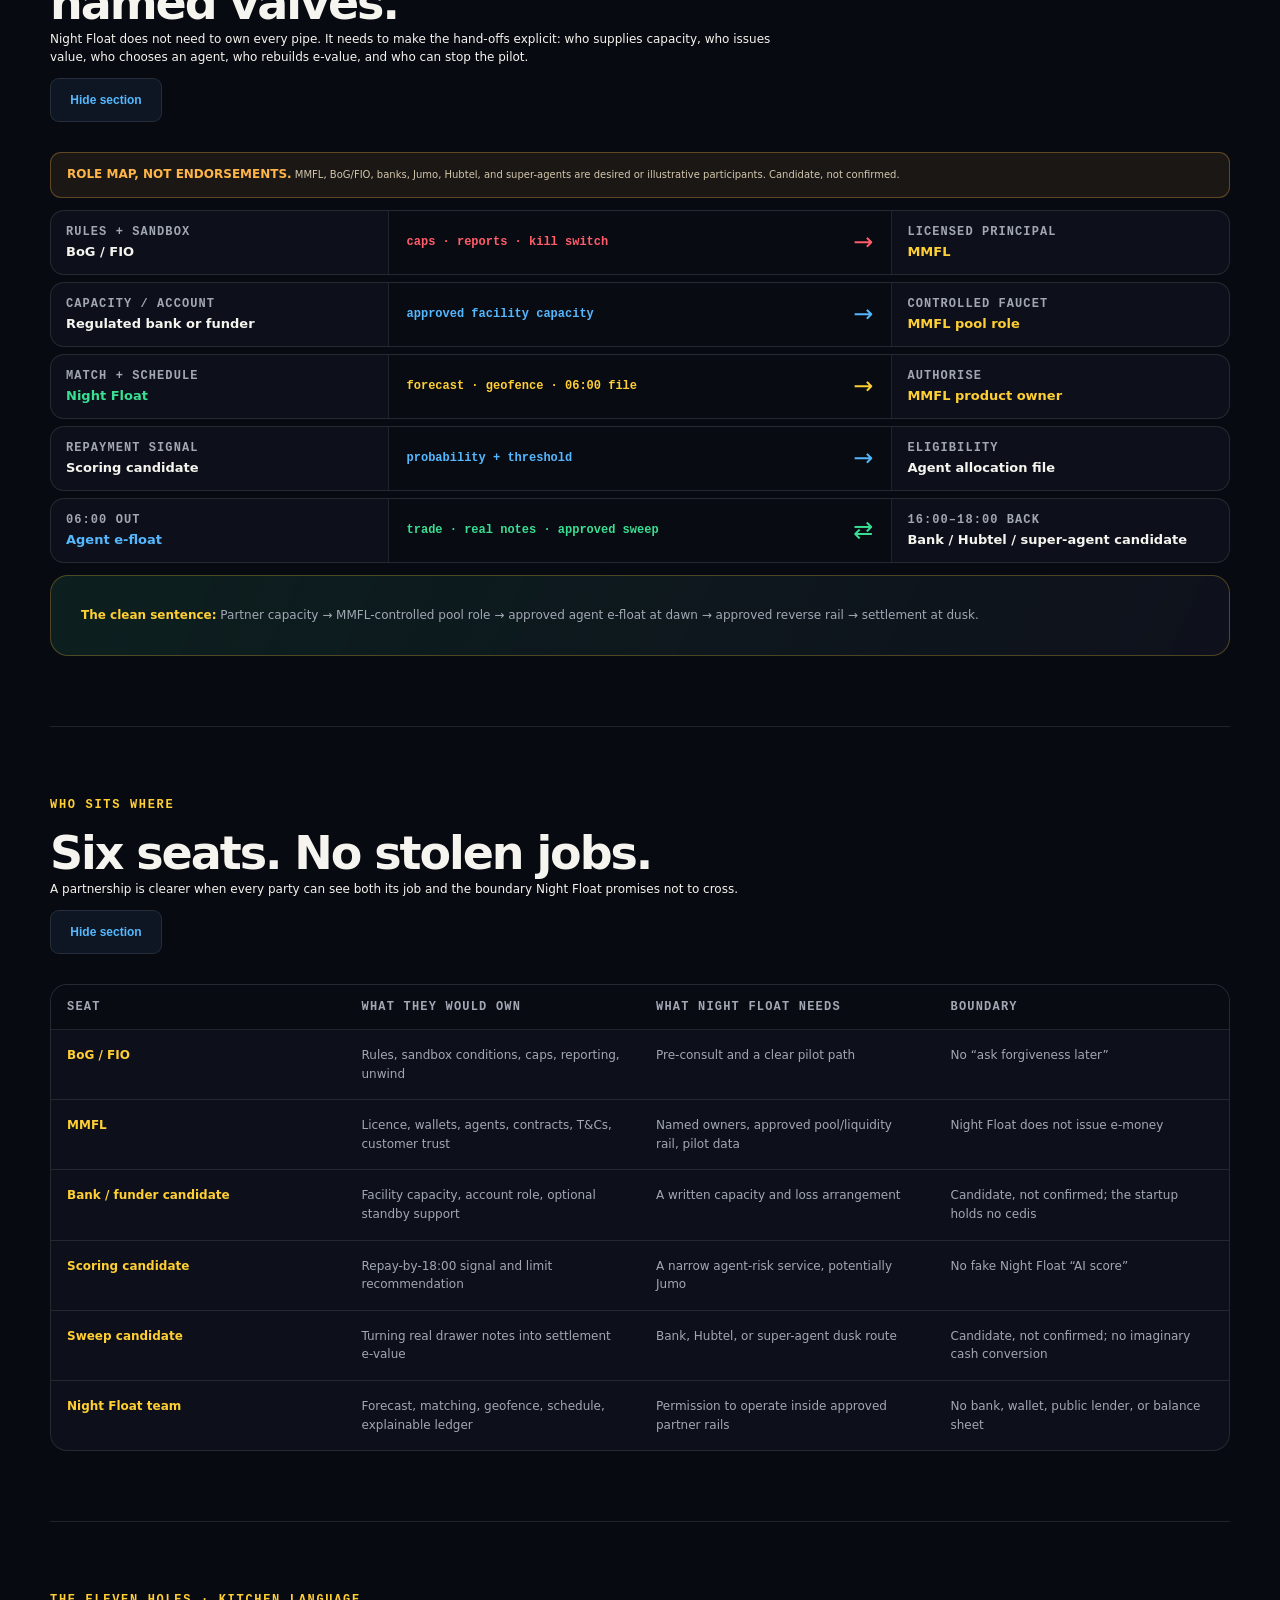
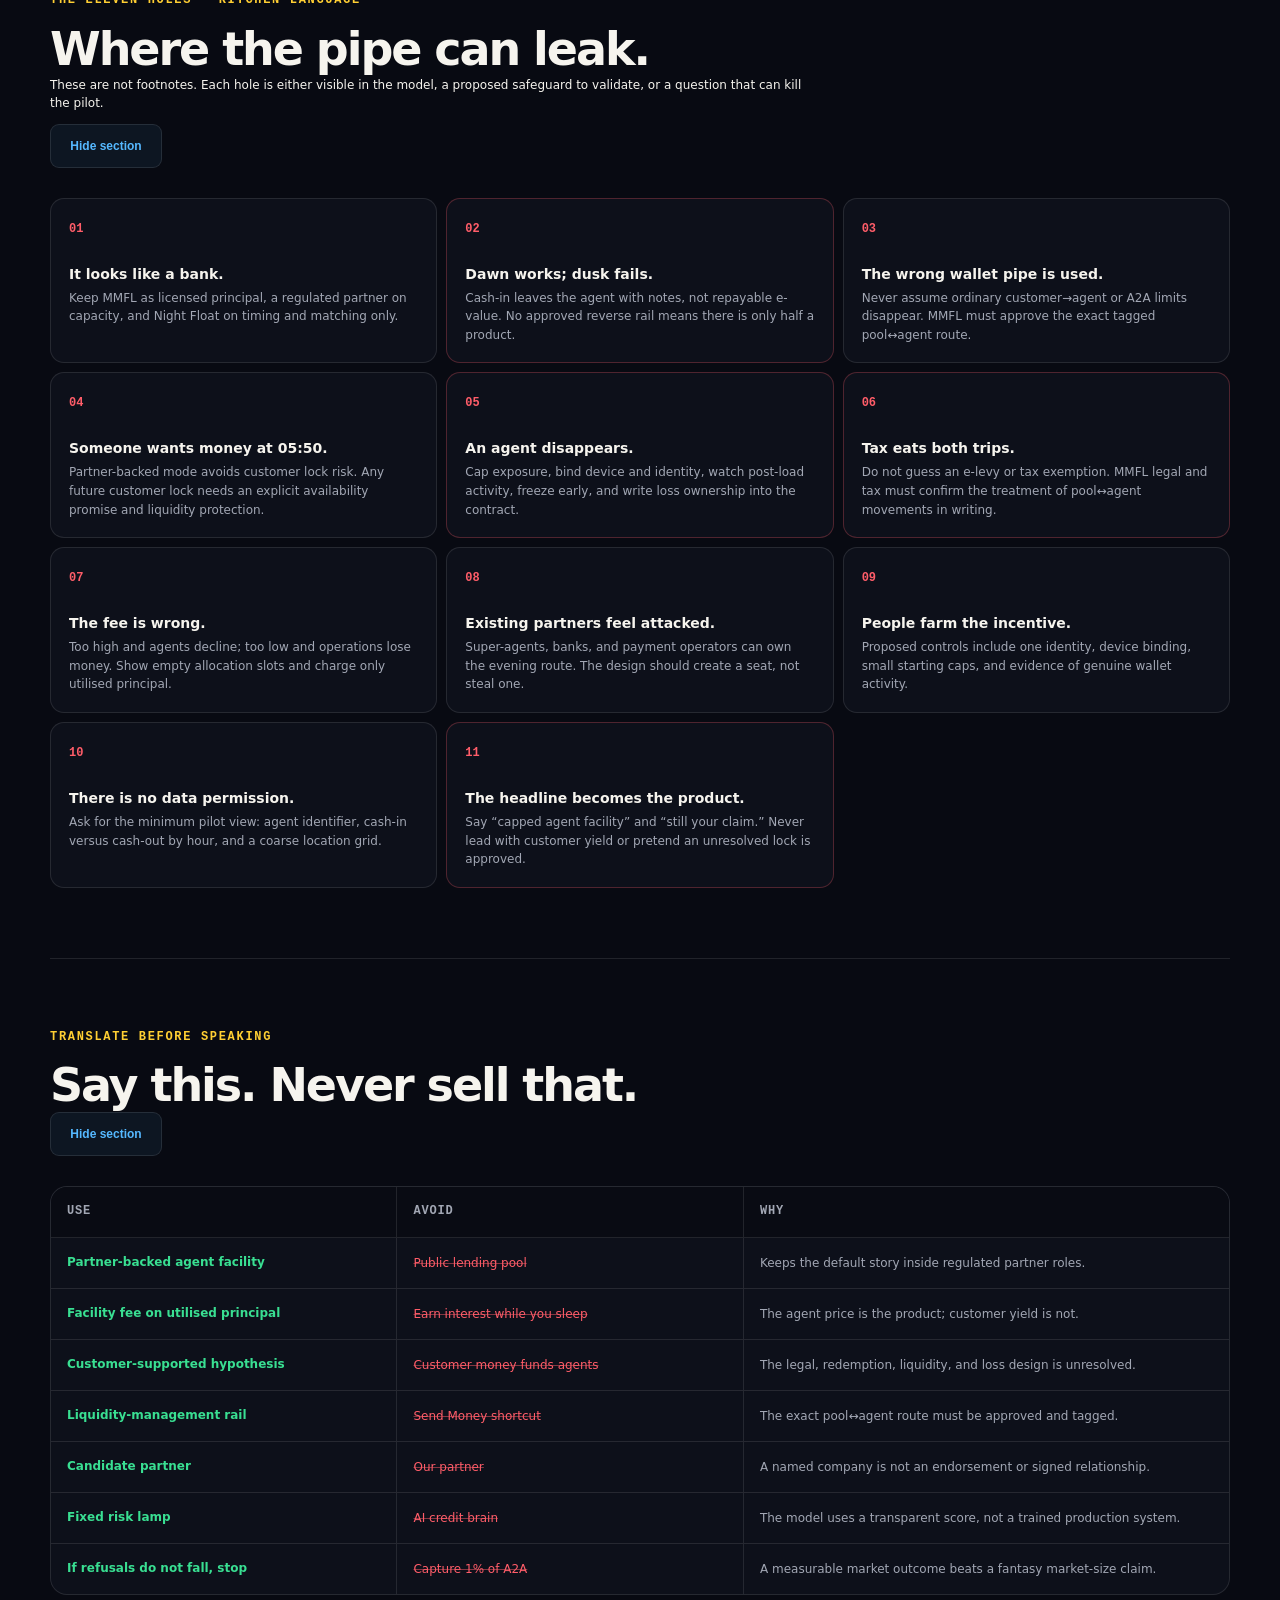
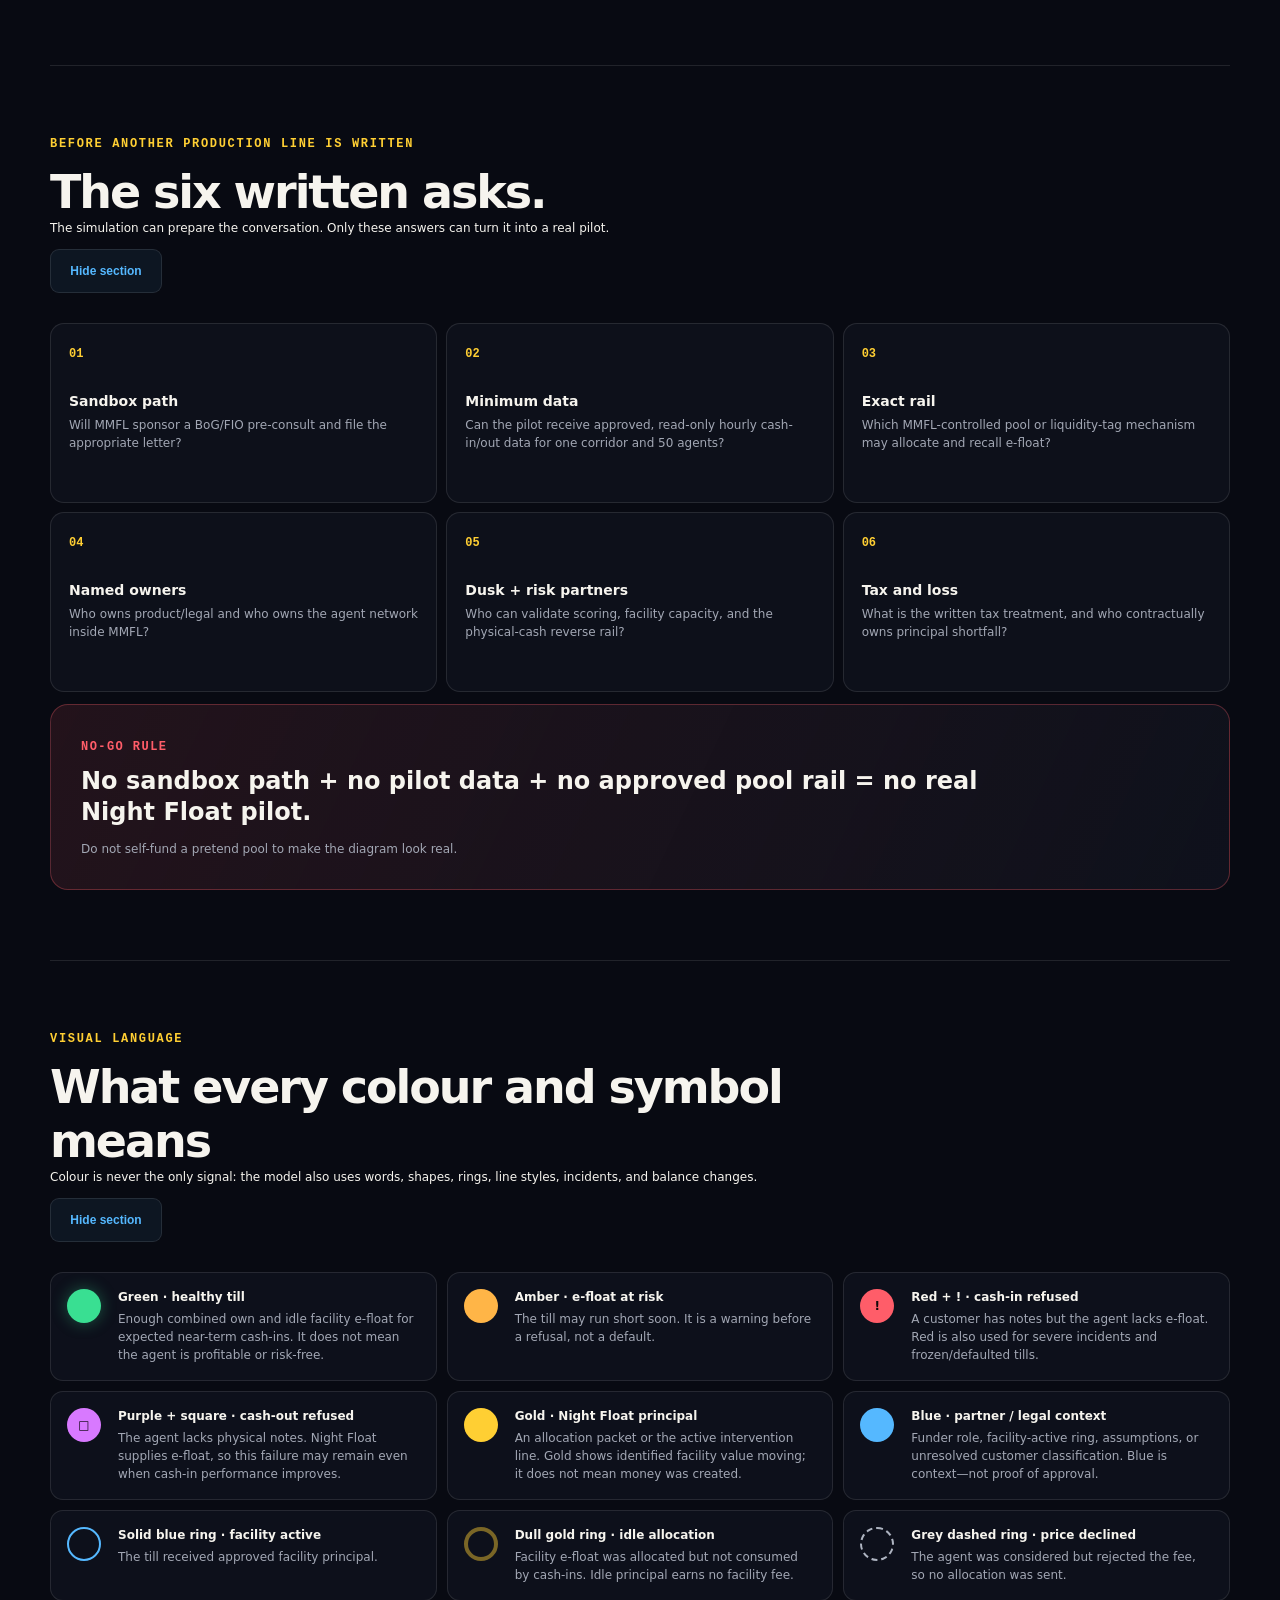
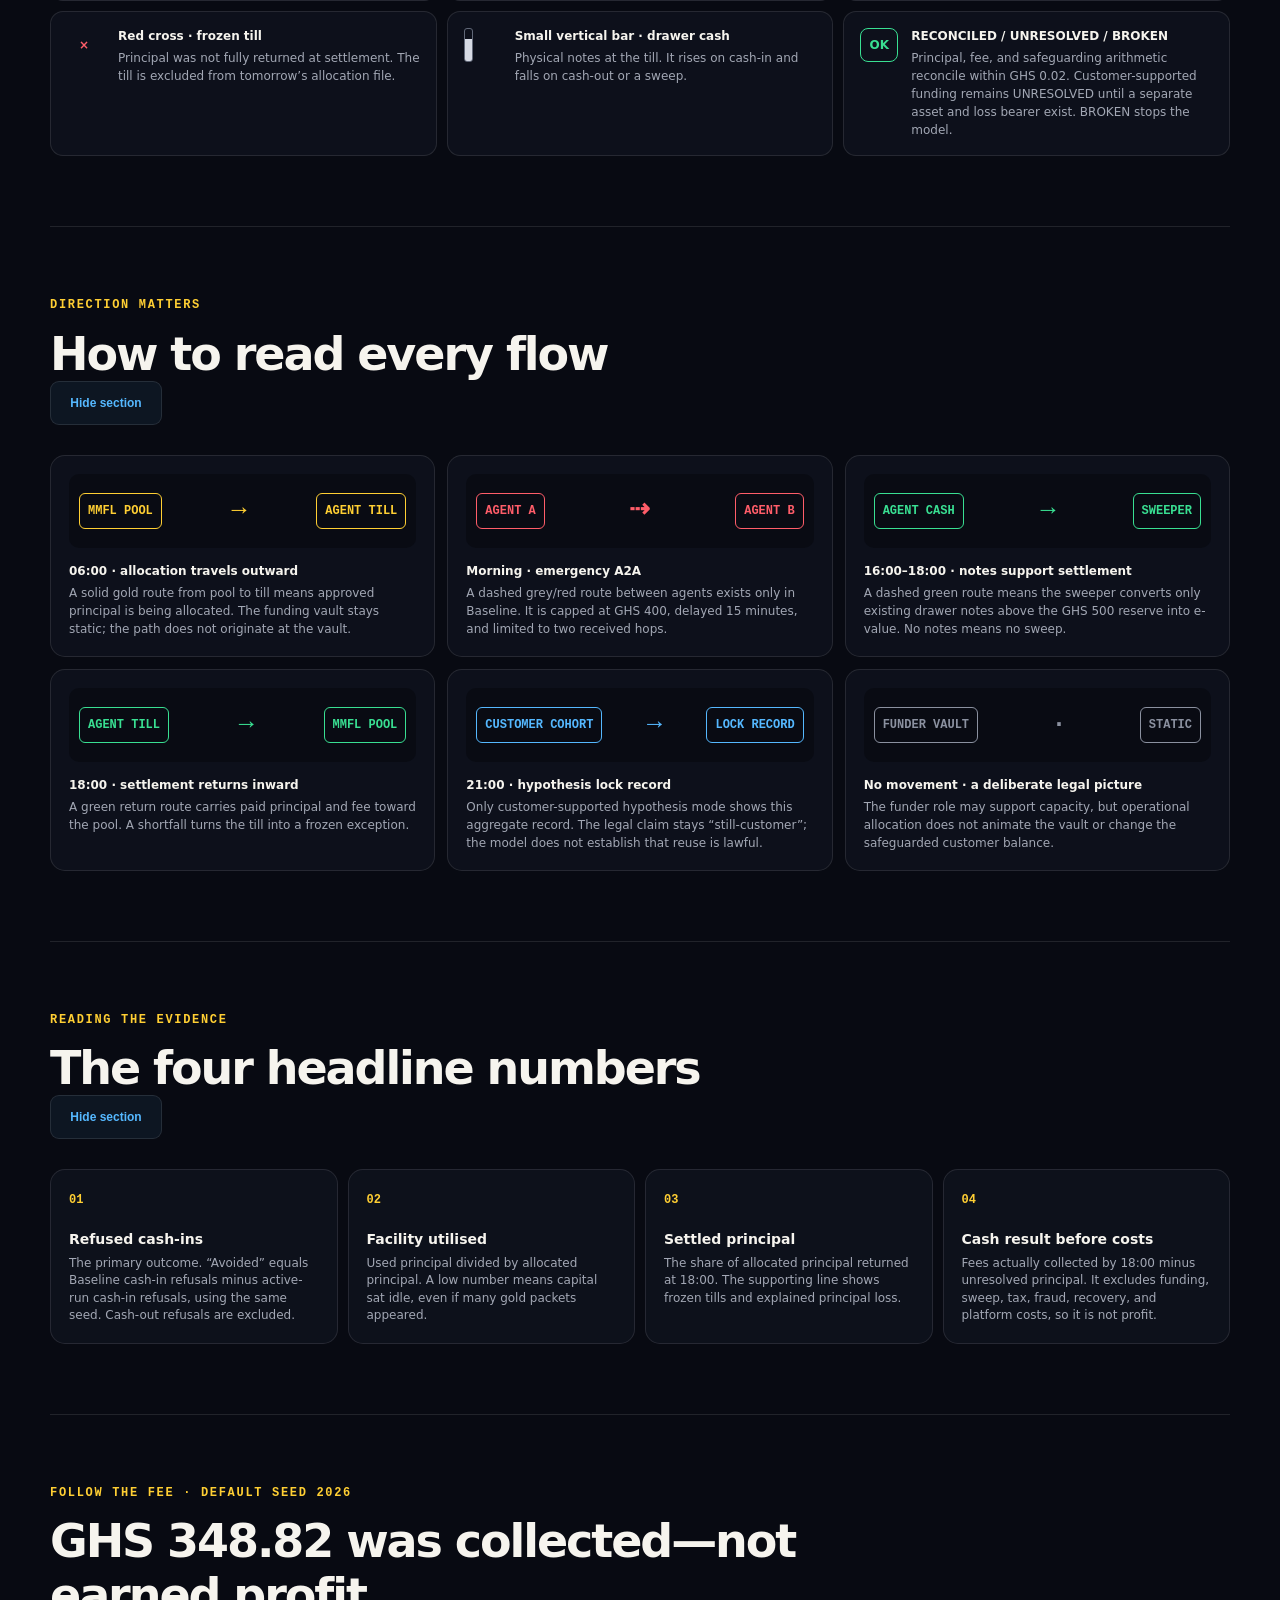
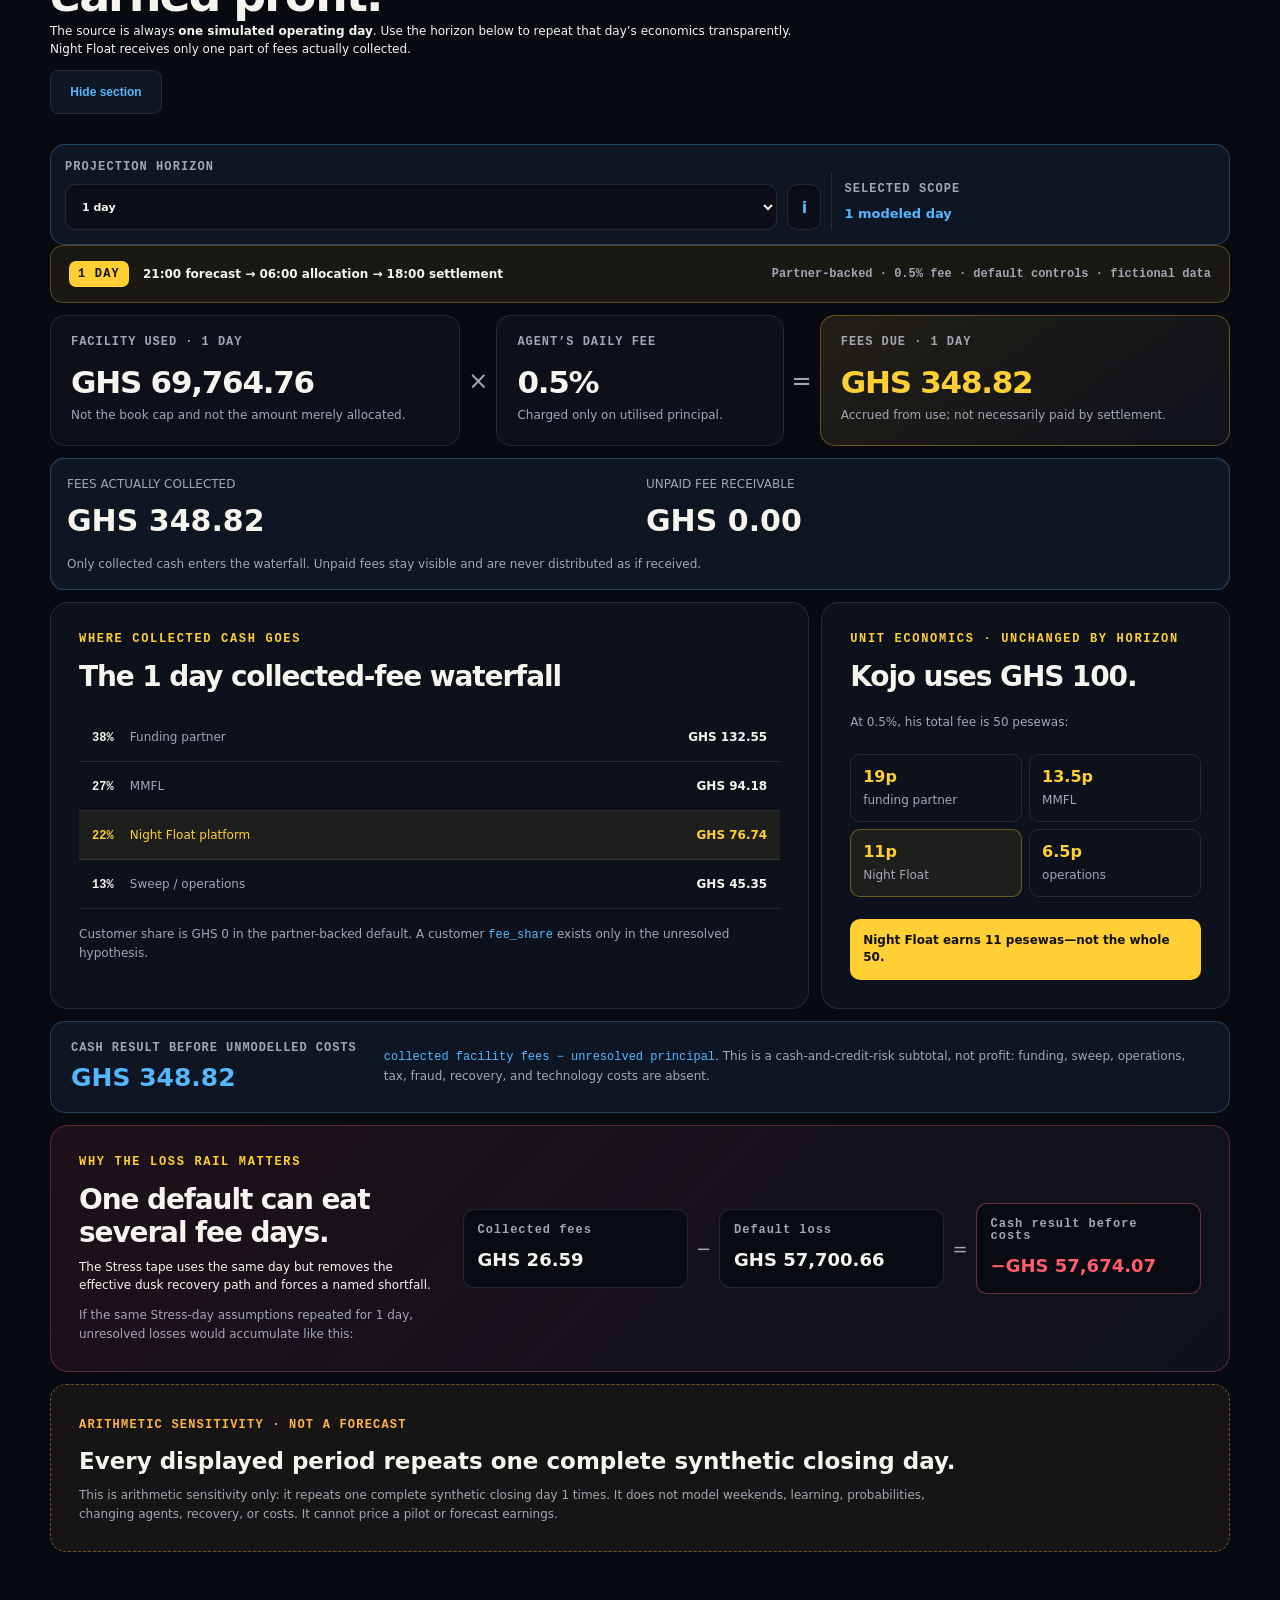
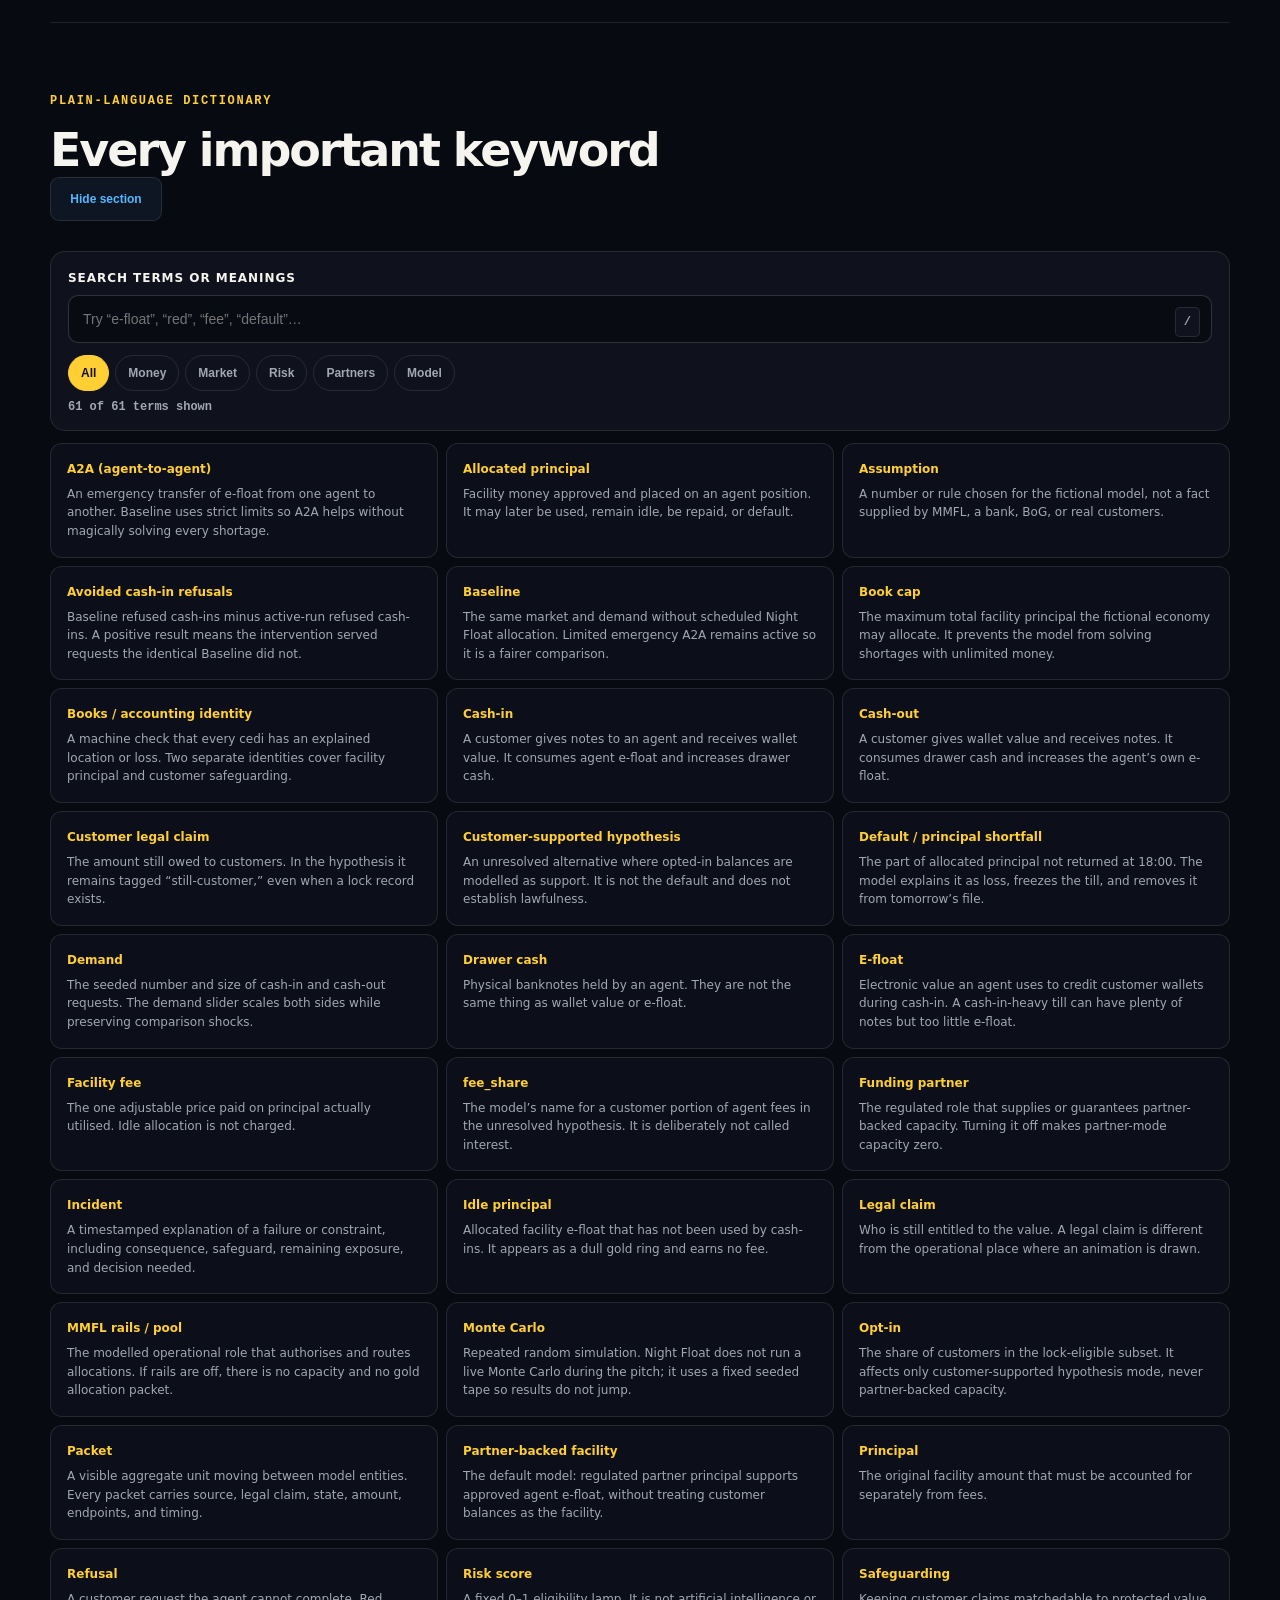
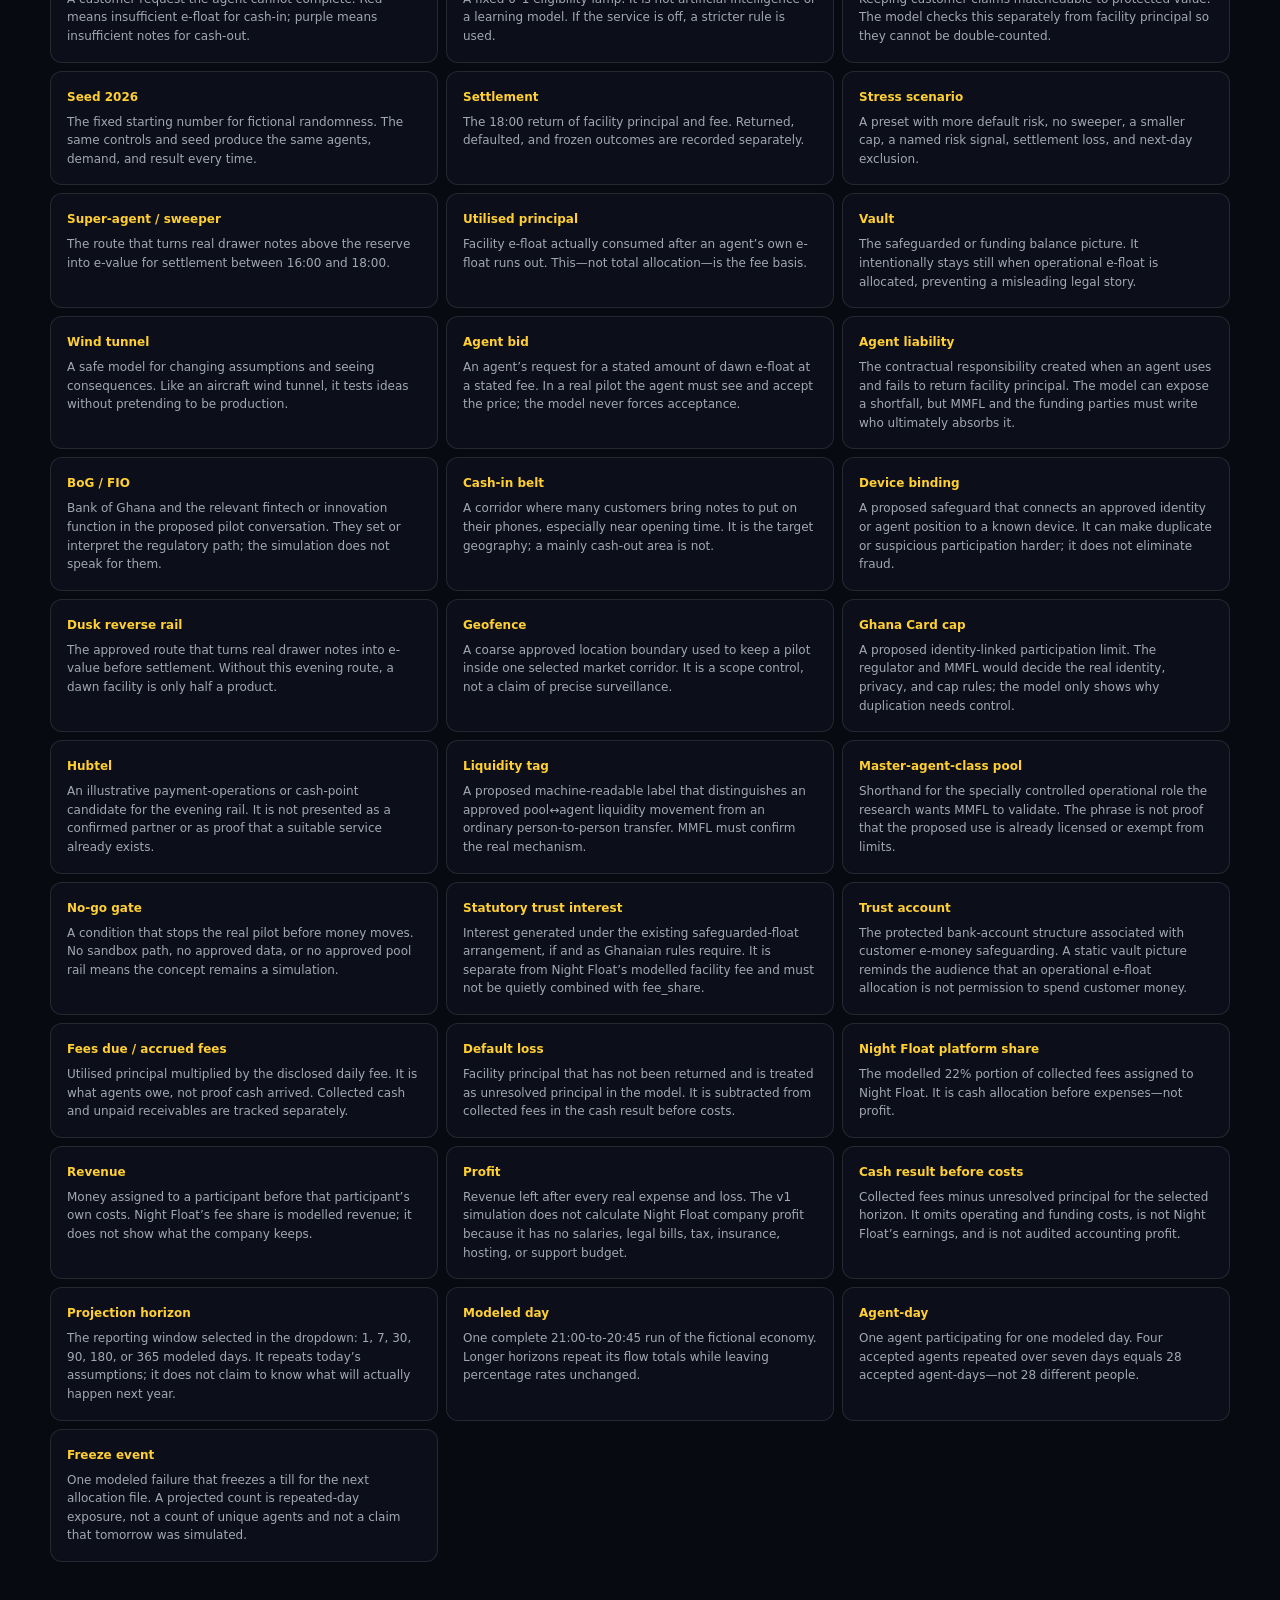
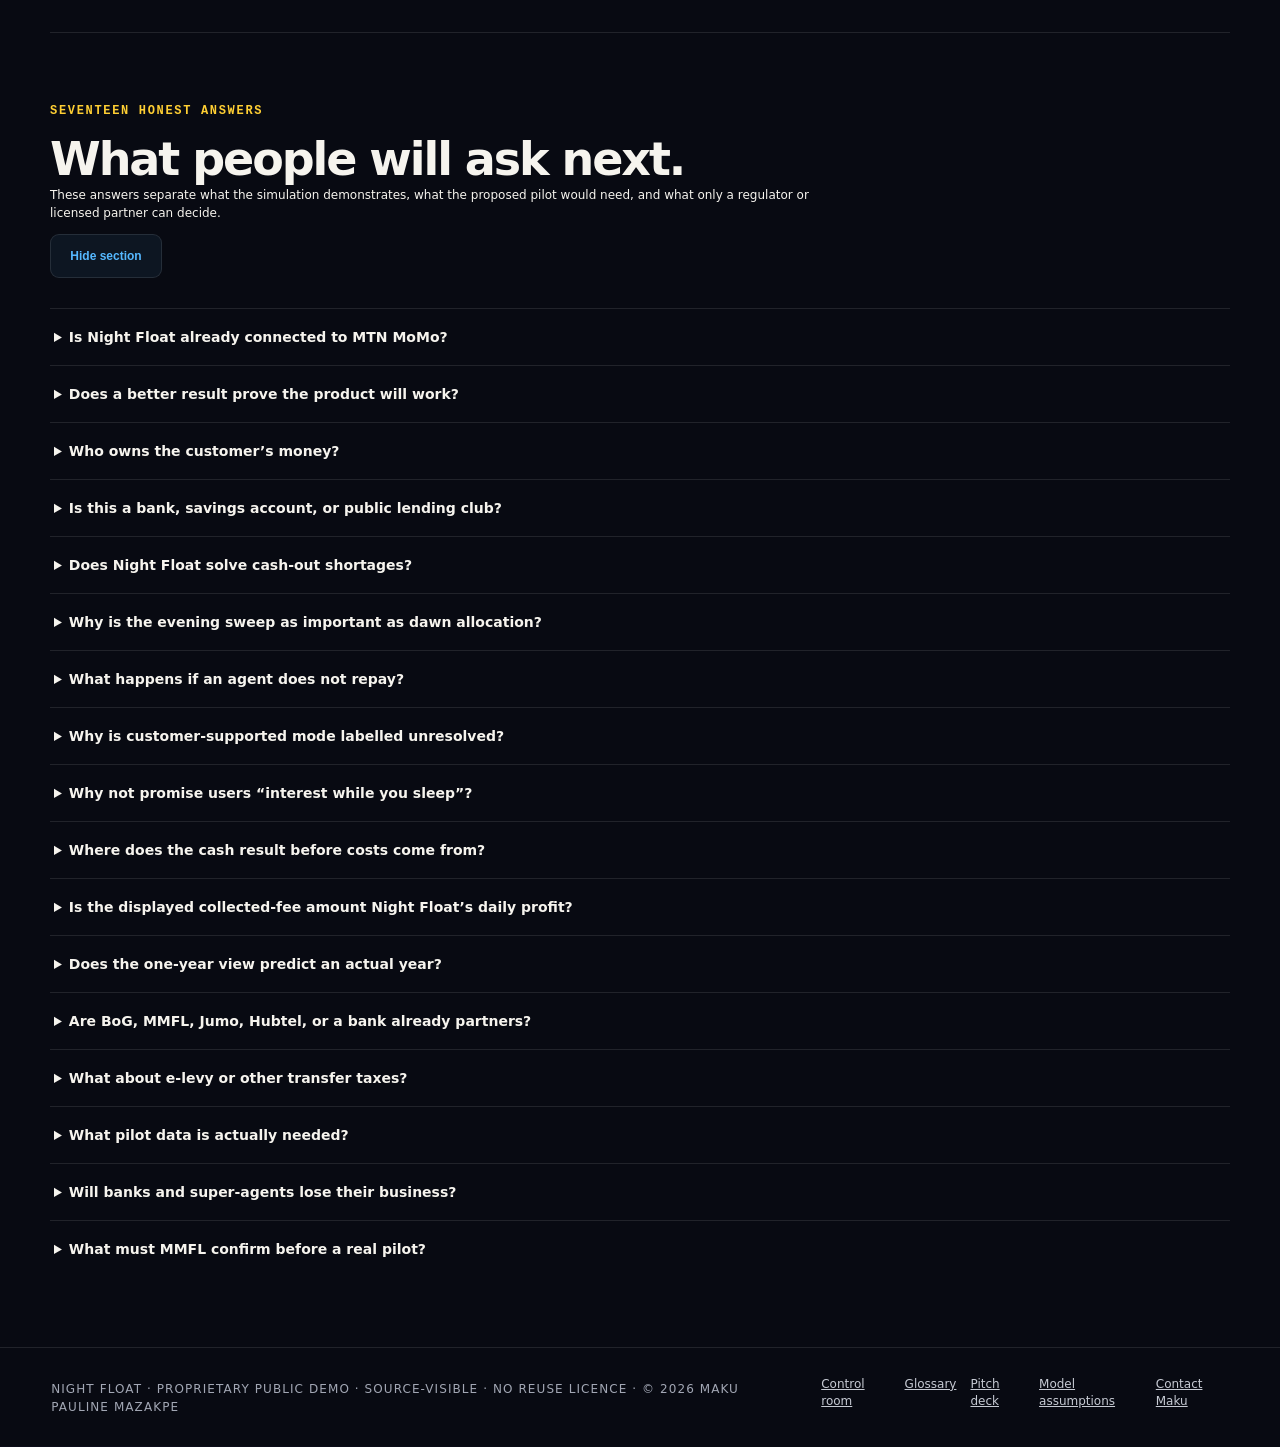
==== commit 5af4f822: "deploy gated source 074dbdb600906c3c1fcd2174cef727bc3ce566f4" ====
--- a/glossary/index.html
+++ b/glossary/index.html
@@ -1,5 +1,5 @@
 <!--
-Night Float — Proprietary and Confidential. Copyright (c) 2026 Maku Pauline Mazakpe. All rights reserved.
+Night Float — Proprietary public demonstration · source-visible · no reuse licence. Copyright (c) 2026 Maku Pauline Mazakpe. All rights reserved.
 Unauthorized use, copying, modification, or distribution is prohibited without written permission.
 Contact: https://startuptribunal.com/maku | LinkedIn: https://www.linkedin.com/in/maku-mazakpe/ | GitHub: https://github.com/ma-za-kpe
 X: https://x.com/makumazakpe | StartupTribunal X: https://x.com/startuptribunal
@@ -9,6 +9,7 @@
 <html lang="en">
   <head>
     <meta charset="UTF-8" />
+    <meta name="referrer" content="no-referrer" />
     <meta name="viewport" content="width=device-width, initial-scale=1.0" />
     <meta
       http-equiv="Content-Security-Policy"
@@ -19,8 +20,8 @@
       content="Plain-language guide to the Night Float economic simulation, colours, flows, controls, and financial terms."
     />
     <title>Night Float — Glossary &amp; Model Guide</title>
-    <link rel="icon" href="../favicon.svg" type="image/svg+xml" />
-    <link rel="stylesheet" href="./glossary.css" />
+    <link rel="icon" href="../favicon.svg?v=8c5f105a652a" type="image/svg+xml" />
+    <link rel="stylesheet" href="./glossary.css?v=113f6f9d1f28" />
   </head>
   <body>
     <header class="guide-header">
@@ -794,10 +795,11 @@
           <article>
             <i class="symbol books-ok">OK</i>
             <div>
-              <h3>BOOKS OK / BROKEN</h3>
+              <h3>RECONCILED / UNRESOLVED / BROKEN</h3>
               <p>
-                Both accounting identities reconcile within GHS 0.02. BROKEN
-                stops the model; it is never allowed to continue silently.
+                Principal, fee, and safeguarding arithmetic reconcile within GHS
+                0.02. Customer-supported funding remains UNRESOLVED until a
+                separate asset and loss bearer exist. BROKEN stops the model.
               </p>
             </div>
           </article>
@@ -911,10 +913,11 @@
           </article>
           <article>
             <span>04</span>
-            <h3>System result</h3>
-            <p>
-              Fees on utilised principal minus unresolved default loss. Fee
-              shares explain distribution; they are not extra value.
+            <h3>Cash result before costs</h3>
+            <p>
+              Fees actually collected by 18:00 minus unresolved principal. It
+              excludes funding, sweep, tax, fraud, recovery, and platform costs,
+              so it is not profit.
             </p>
           </article>
         </div>
@@ -923,11 +926,11 @@
       <section id="earnings-explainer" class="section-block earnings-explainer">
         <div class="section-heading">
           <p class="eyebrow">Follow the fee · default seed 2026</p>
-          <h2 id="earningsHeadline">GHS 349 is not our profit.</h2>
+          <h2 id="earningsHeadline">Collected cash is not profit.</h2>
           <p>
             The source is always <strong>one simulated operating day</strong>.
             Use the horizon below to repeat that day’s economics transparently.
-            Night Float receives only one part of the fee waterfall.
+            Night Float receives only one part of fees actually collected.
           </p>
         </div>
         <div class="horizon-control">
@@ -977,16 +980,34 @@
           </article>
           <i aria-hidden="true">=</i>
           <article class="gold-result">
-            <small id="earningsGrossLabel">GROSS FACILITY FEES · 1 DAY</small>
+            <small id="earningsGrossLabel">FEES DUE · 1 DAY</small>
             <strong id="earningsGross">Calculating…</strong>
-            <p>The shared fee pot before default loss.</p>
-          </article>
+            <p>Accrued from use; not necessarily paid by settlement.</p>
+          </article>
+        </div>
+        <div
+          class="collection-bridge"
+          role="group"
+          aria-label="Fee collection reconciliation"
+        >
+          <span
+            ><small>FEES ACTUALLY COLLECTED</small
+            ><b id="earningsCollected">—</b></span
+          >
+          <span
+            ><small>UNPAID FEE RECEIVABLE</small
+            ><b id="earningsUnpaid">—</b></span
+          >
+          <p>
+            Only collected cash enters the waterfall. Unpaid fees stay visible
+            and are never distributed as if received.
+          </p>
         </div>
         <div class="earnings-split">
           <article class="waterfall-card">
             <div class="mini-heading">
-              <p class="eyebrow">Where the selected-period fee goes</p>
-              <h3 id="waterfallHeading">The 1 day fee waterfall</h3>
+              <p class="eyebrow">Where collected cash goes</p>
+              <h3 id="waterfallHeading">The 1 day collected-fee waterfall</h3>
             </div>
             <div class="waterfall-row funder-row">
               <span><b>38%</b> Funding partner</span
@@ -1027,13 +1048,13 @@
         </div>
         <div class="result-definition">
           <div>
-            <small>MODEL-WIDE RESULT</small>
+            <small>CASH RESULT BEFORE UNMODELLED COSTS</small>
             <strong id="earningsSystem">—</strong>
           </div>
           <p>
-            <code>gross facility fees − unresolved principal loss</code>. On the
-            healthy default tape, loss is zero, so the result happens to equal
-            gross fees. It still is not platform profit.
+            <code>collected facility fees − unresolved principal</code>. This is
+            a cash-and-credit-risk subtotal, not profit: funding, sweep,
+            operations, tax, fraud, recovery, and technology costs are absent.
           </p>
         </div>
         <div class="stress-math">
@@ -1050,19 +1071,21 @@
             </p>
           </div>
           <div class="stress-equation">
-            <span><small>Gross fees</small><b id="stressFees">—</b></span
+            <span><small>Collected fees</small><b id="stressFees">—</b></span
             ><i>−</i
             ><span><small>Default loss</small><b id="stressLoss">—</b></span
             ><i>=</i
             ><span class="negative"
-              ><small>System result</small><b id="stressResult">—</b></span
+              ><small>Cash result before costs</small
+              ><b id="stressResult">—</b></span
             >
           </div>
         </div>
         <aside class="projection-warning" aria-label="Projection warning">
-          <span>TRANSPARENT PROJECTION · NOT A FORECAST</span>
+          <span>ARITHMETIC SENSITIVITY · NOT A FORECAST</span>
           <strong
-            >Every displayed period starts with the same one-day tape.</strong
+            >Every displayed period repeats one complete synthetic closing
+            day.</strong
           >
           <p id="projectionRule">
             This view repeats the same selected one-day assumptions across 1
@@ -1491,27 +1514,26 @@
             </dd>
           </div>
           <div data-category="money model">
-            <dt>Gross facility fees</dt>
+            <dt>Fees due / accrued fees</dt>
             <dd>
               Utilised principal multiplied by the disclosed daily fee. It is
-              the complete fee pot before splitting it among recipients or
-              subtracting principal loss.
+              what agents owe, not proof cash arrived. Collected cash and unpaid
+              receivables are tracked separately.
             </dd>
           </div>
           <div data-category="money risk model">
             <dt>Default loss</dt>
             <dd>
               Facility principal that has not been returned and is treated as
-              unresolved loss in the model. It is subtracted from gross fees
-              when calculating the system result.
+              unresolved principal in the model. It is subtracted from collected
+              fees in the cash result before costs.
             </dd>
           </div>
           <div data-category="money model">
             <dt>Night Float platform share</dt>
             <dd>
-              The modelled 22% portion of gross facility fees assigned to the
-              Night Float platform. It is revenue before the platform pays its
-              own expenses—not profit.
+              The modelled 22% portion of collected fees assigned to Night
+              Float. It is cash allocation before expenses—not profit.
             </dd>
           </div>
           <div data-category="money">
@@ -1531,11 +1553,11 @@
             </dd>
           </div>
           <div data-category="money risk model">
-            <dt>System result</dt>
-            <dd>
-              The entire model’s gross facility fees minus unresolved principal
-              loss for the selected horizon. It is not Night Float’s earnings
-              and it is not audited accounting profit.
+            <dt>Cash result before costs</dt>
+            <dd>
+              Collected fees minus unresolved principal for the selected
+              horizon. It omits operating and funding costs, is not Night
+              Float’s earnings, and is not audited accounting profit.
             </dd>
           </div>
           <div data-category="model money">
@@ -1669,23 +1691,21 @@
           </p>
         </details>
         <details>
-          <summary>Where does the modelled system result come from?</summary>
-          <p>
-            Only from the facility fee on utilised principal, less unresolved
-            default loss. Idle money earns no fee and recipient splits do not
-            create extra money.
+          <summary>Where does the cash result before costs come from?</summary>
+          <p>
+            Only from fees collected by 18:00, less unresolved principal. Idle
+            money earns no fee, unpaid fee stays a receivable, and recipient
+            splits do not create extra cash.
           </p>
         </details>
         <details>
           <summary>
-            Is the displayed GHS 349 Night Float’s daily profit?
+            Is the displayed collected-fee amount Night Float’s daily profit?
           </summary>
           <p>
-            No. It is approximately one simulated day’s model-wide gross fees
-            minus principal loss. Under the default waterfall, Night Float
-            receives about GHS 76.74 of that amount as platform revenue before
-            paying any of its own costs. The model does not calculate company
-            profit.
+            No. Fees due, fees collected, and unpaid fees are different. Only
+            collected fees are split; Night Float receives 22% of that cash
+            before paying its own costs. This model does not calculate profit.
           </p>
         </details>
         <details>
@@ -1750,7 +1770,8 @@
 
     <footer>
       <p>
-        Night Float · Proprietary and Confidential · © 2026 Maku Pauline Mazakpe
+        Night Float · Proprietary public demo · source-visible · no reuse
+        licence · © 2026 Maku Pauline Mazakpe
       </p>
       <div>
         <a href="../">Control room</a><a href="./">Glossary</a
@@ -1759,6 +1780,6 @@
         ><a href="https://startuptribunal.com/maku">Contact Maku</a>
       </div>
     </footer>
-    <script type="module" src="./glossary.js"></script>
+    <script type="module" src="./glossary.js?v=886151102b46"></script>
   </body>
 </html>
--- a/glossary/glossary.css
+++ b/glossary/glossary.css
@@ -1,5 +1,5 @@
 /*
- * Night Float — Proprietary and Confidential. Copyright (c) 2026 Maku Pauline Mazakpe. All rights reserved.
+ * Night Float — Proprietary public demonstration · source-visible · no reuse licence. Copyright (c) 2026 Maku Pauline Mazakpe. All rights reserved.
  * Unauthorized use, copying, modification, or distribution is prohibited without written permission.
  * Contact: https://startuptribunal.com/maku | LinkedIn: https://www.linkedin.com/in/maku-mazakpe/ | GitHub: https://github.com/ma-za-kpe
  * X: https://x.com/makumazakpe | StartupTribunal X: https://x.com/startuptribunal
@@ -1700,3 +1700,129 @@
     animation: none;
   }
 }
+
+/* Progressive disclosure and readable controls for long-form mobile use. */
+/* stylelint-disable no-duplicate-selectors -- final accessibility overrides */
+:where(button, select, input, a, summary):focus-visible {
+  outline: 3px solid var(--blue);
+  outline-offset: 3px;
+}
+.section-heading {
+  position: relative;
+}
+.section-toggle {
+  min-width: 112px;
+  min-height: 44px;
+  padding: 8px 12px;
+  border: 1px solid var(--line);
+  border-radius: 9px;
+  color: var(--blue);
+  background: rgba(85, 184, 255, 0.07);
+  font-size: 12px;
+  font-weight: 800;
+  cursor: pointer;
+}
+.collection-bridge {
+  margin-top: 12px;
+  padding: 16px;
+  display: grid;
+  grid-template-columns: repeat(2, minmax(0, 1fr));
+  gap: 12px;
+  border: 1px solid rgba(85, 184, 255, 0.3);
+  border-radius: 14px;
+  background: rgba(85, 184, 255, 0.07);
+}
+.collection-bridge span {
+  display: grid;
+  gap: 5px;
+}
+.collection-bridge small,
+.collection-bridge p {
+  color: var(--muted);
+  font-size: 12px;
+}
+.collection-bridge b {
+  font-size: clamp(20px, 3vw, 30px);
+}
+.collection-bridge p {
+  grid-column: 1 / -1;
+  margin: 0;
+}
+.eyebrow,
+.metric-explain p,
+.horizon-control label > span,
+.horizon-control small,
+.partner-table td::before,
+.language-row strong::before,
+.language-row del::before,
+.language-row span::before,
+.signal-note,
+footer,
+footer a {
+  font-size: 12px;
+  line-height: 1.45;
+}
+:where(button, select, input, summary, nav a, footer a) {
+  min-height: 44px;
+}
+@media (max-width: 620px) {
+  .guide-header {
+    position: sticky;
+    top: 0;
+    z-index: 30;
+  }
+  .section-block {
+    padding: 30px 0;
+  }
+  .section-block.is-collapsed > :not(.section-heading) {
+    display: none;
+  }
+  .section-heading {
+    display: grid;
+    grid-template-columns: minmax(0, 1fr) auto;
+    gap: 10px;
+    align-items: end;
+  }
+  .section-heading > :not(.section-toggle) {
+    grid-column: 1;
+  }
+  .section-toggle {
+    grid-column: 2;
+    grid-row: 1 / span 3;
+    align-self: center;
+  }
+  .collection-bridge {
+    grid-template-columns: 1fr;
+  }
+  .collection-bridge p {
+    grid-column: 1;
+  }
+}
+@media (forced-colors: active) {
+  .flow-demo,
+  .route-arrow,
+  .symbol,
+  .section-toggle {
+    forced-color-adjust: none;
+    border: 2px solid CanvasText;
+  }
+}
+/* stylelint-enable no-duplicate-selectors */
+
+.guide-header :where(a, small),
+main
+  :where(p, dd, dt, small, span, td, th, time, button, label, del, code, kbd),
+footer :where(p, span, a) {
+  /* The audit found 7–11px copy throughout dense explanatory surfaces. */
+  font-size: max(12px, 0.88vw) !important;
+  line-height: 1.5;
+}
+.candidate-banner b,
+.inventory-icon,
+.language-row :where(b, strong),
+.symbol,
+.day-stamp b,
+.plain-conclusion {
+  font-size: 12px !important;
+  line-height: 1.45;
+}
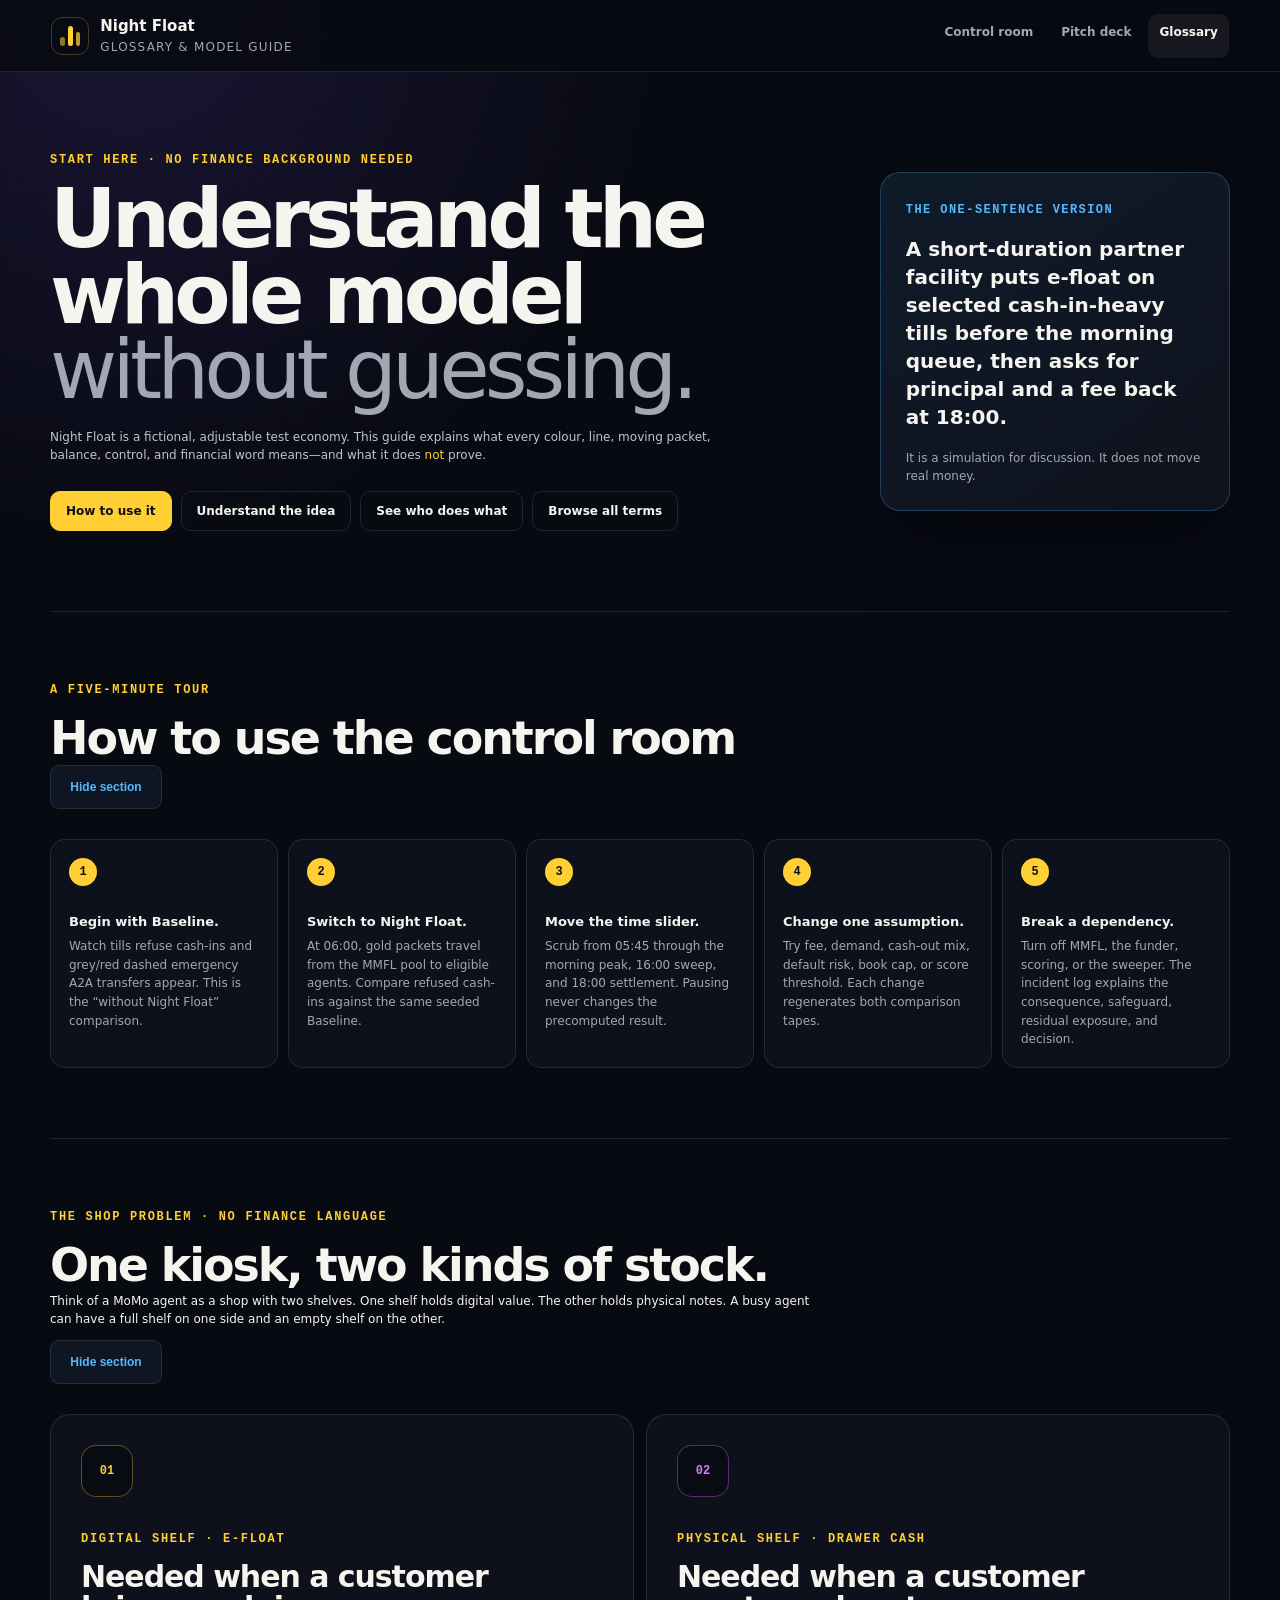
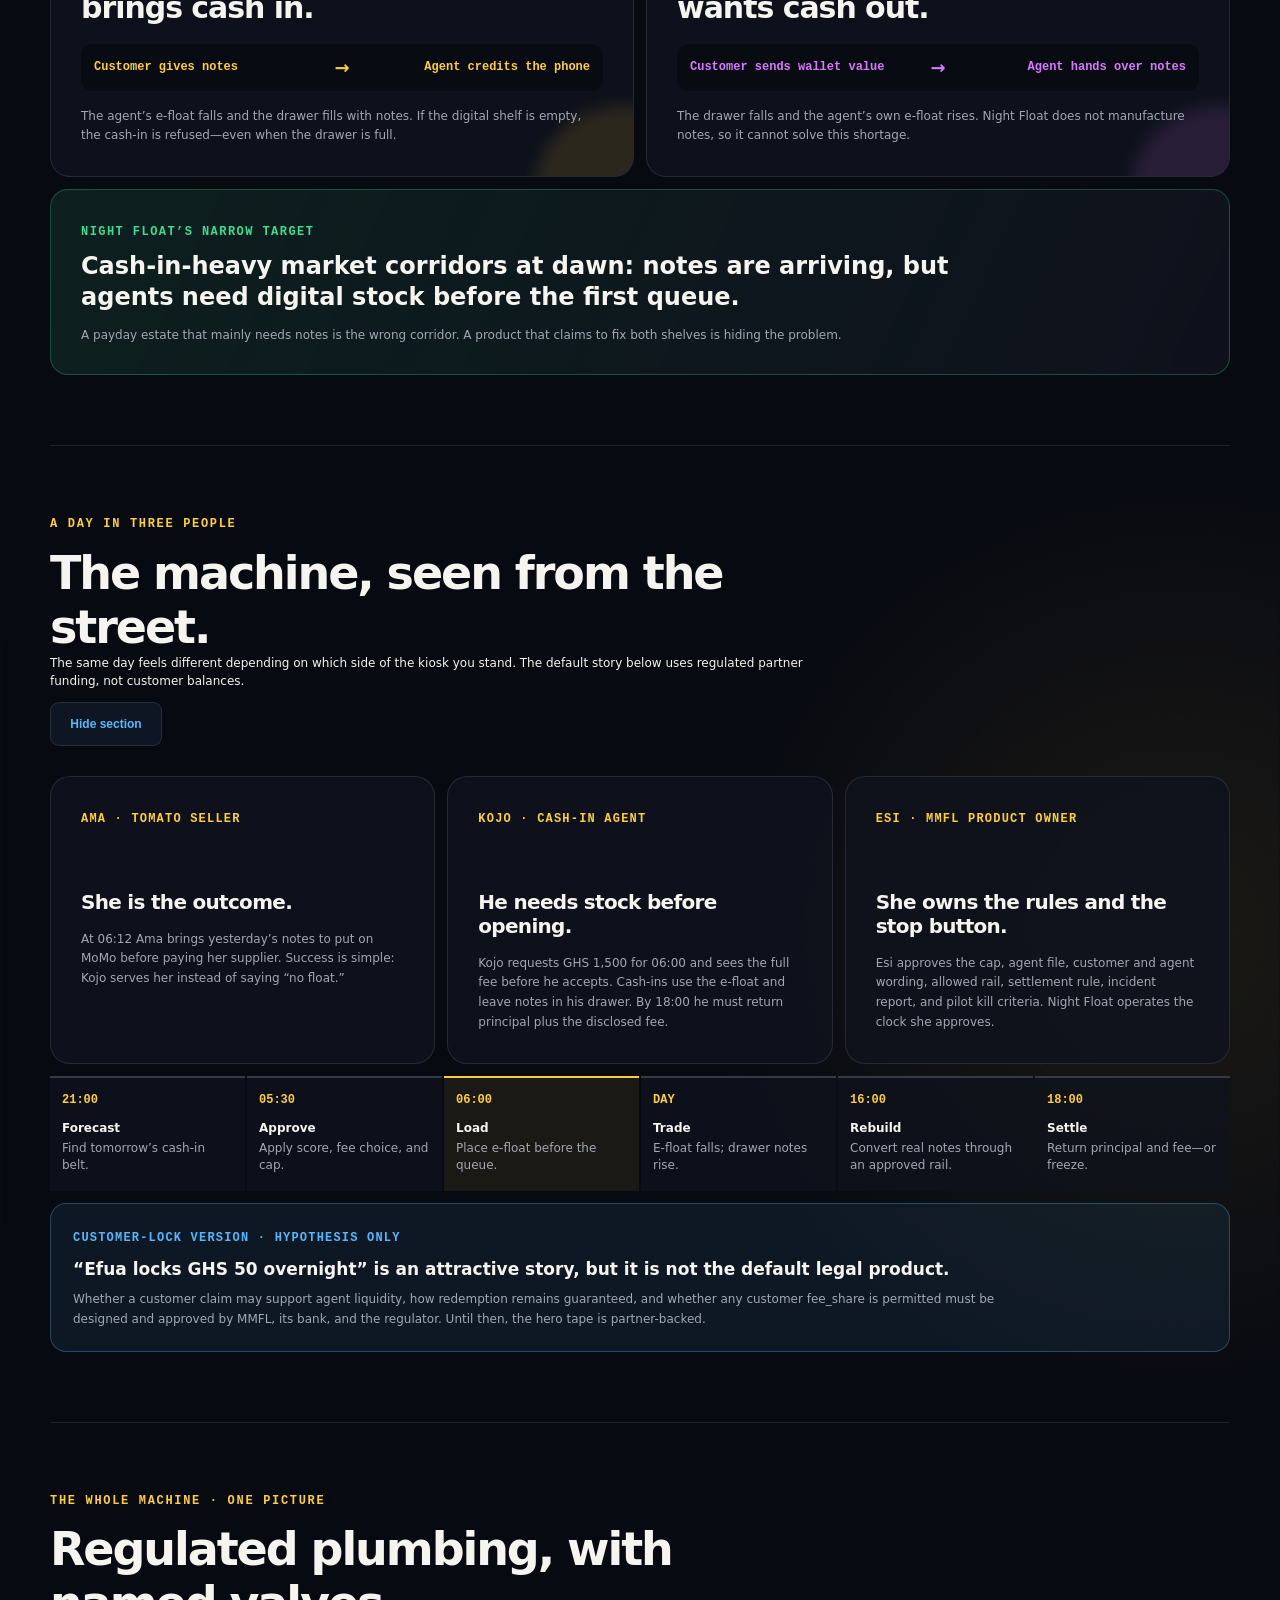
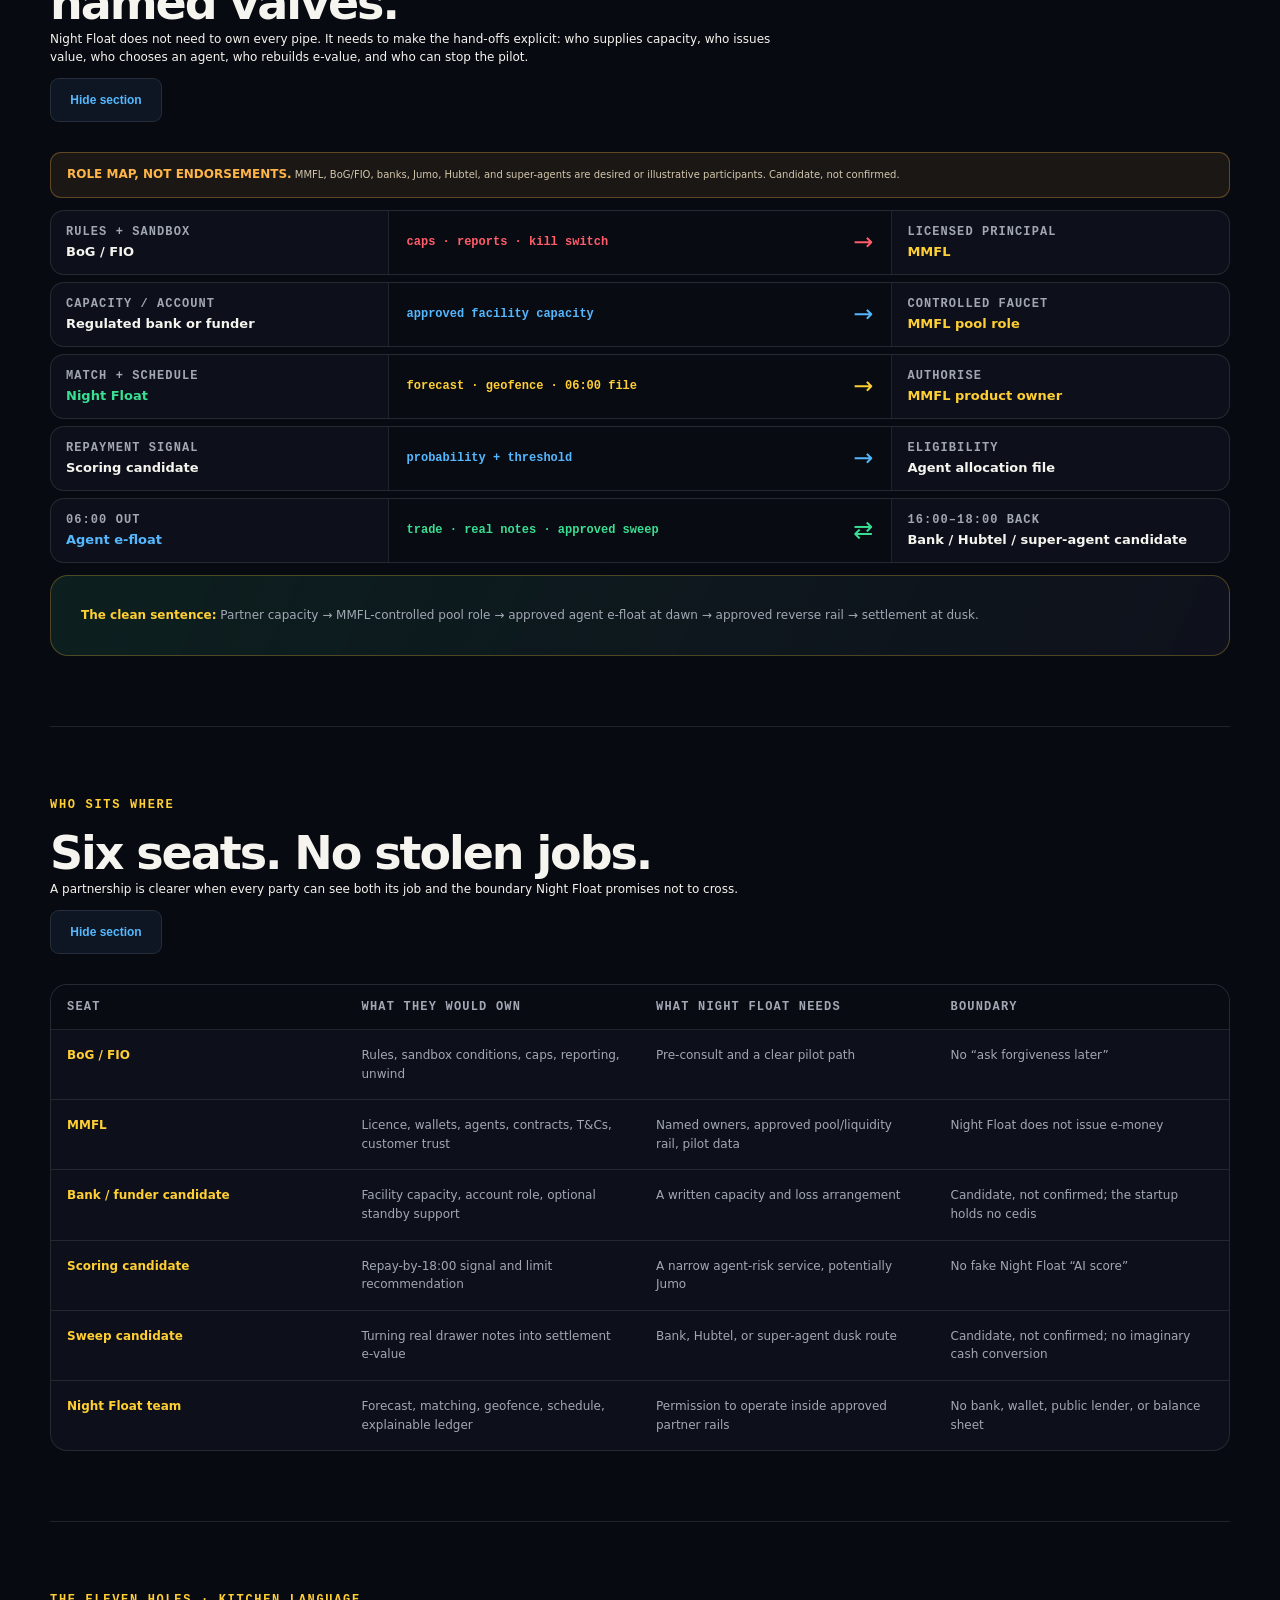
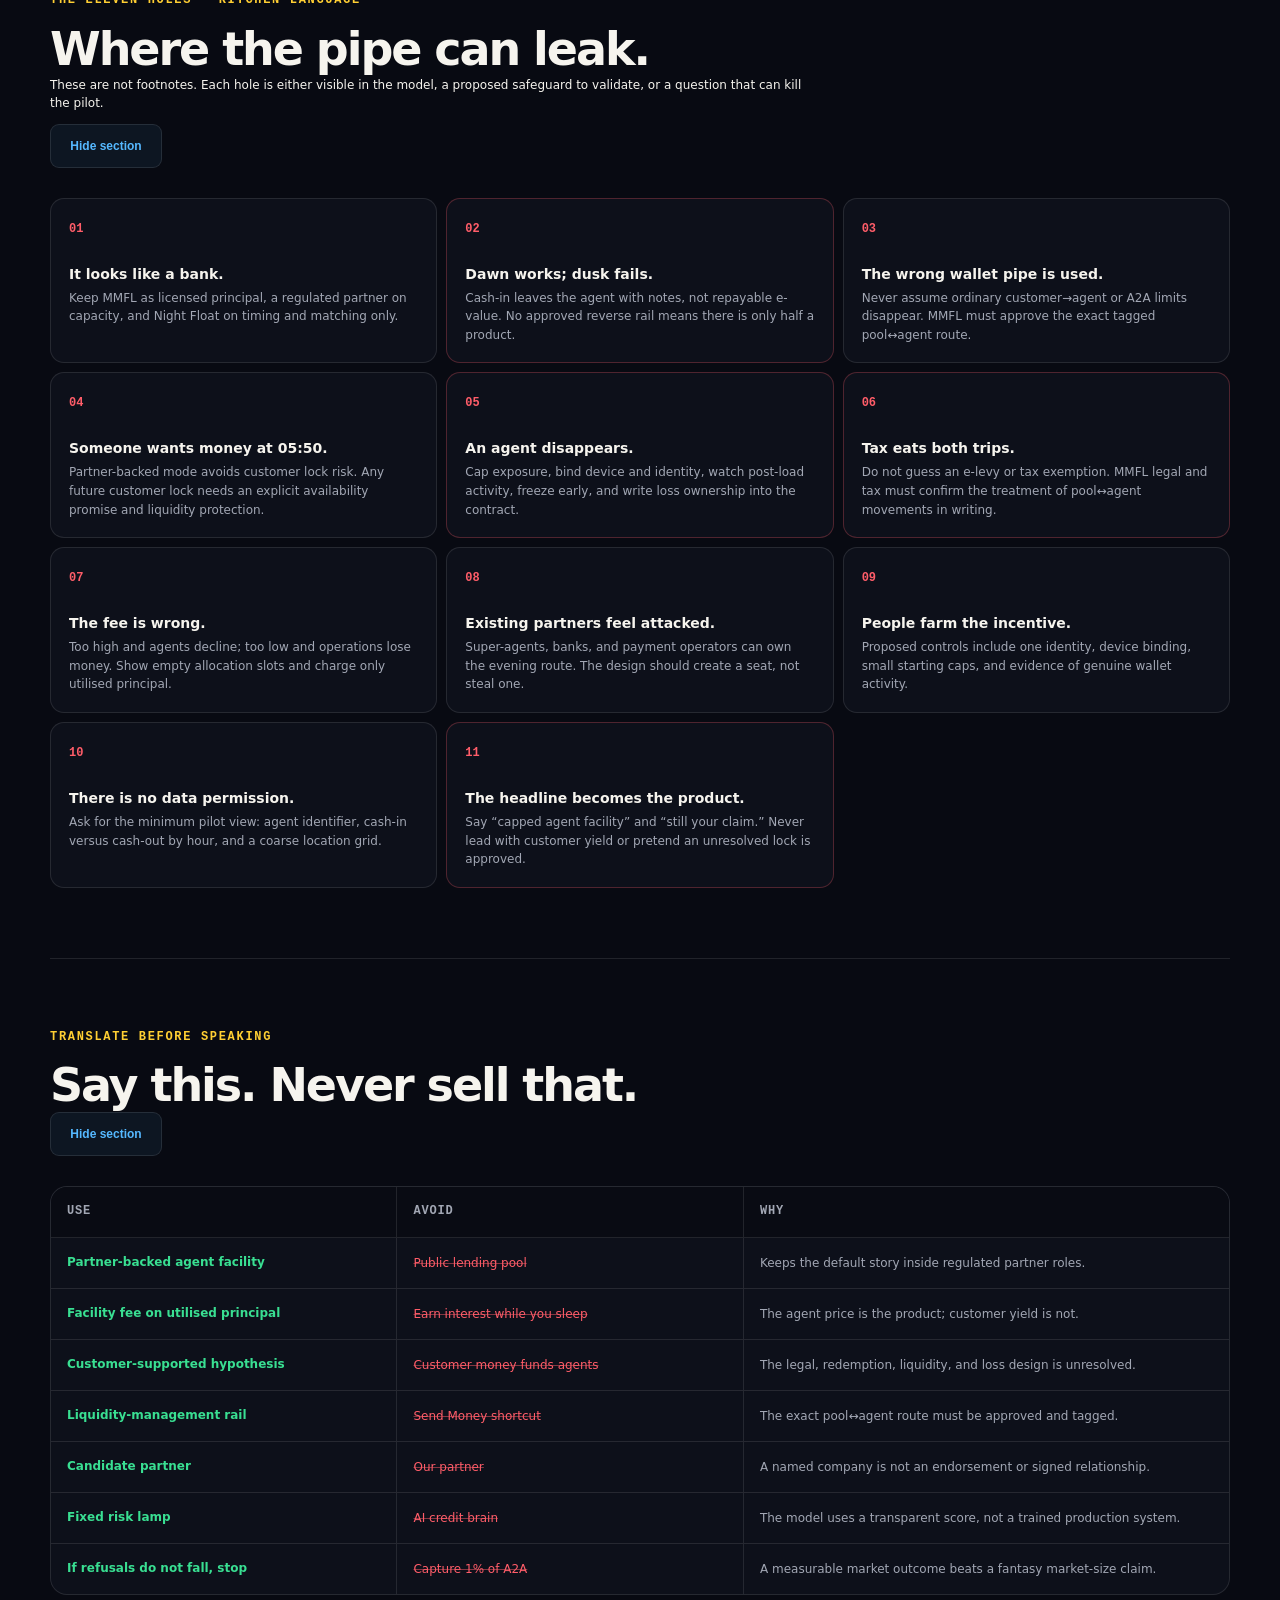
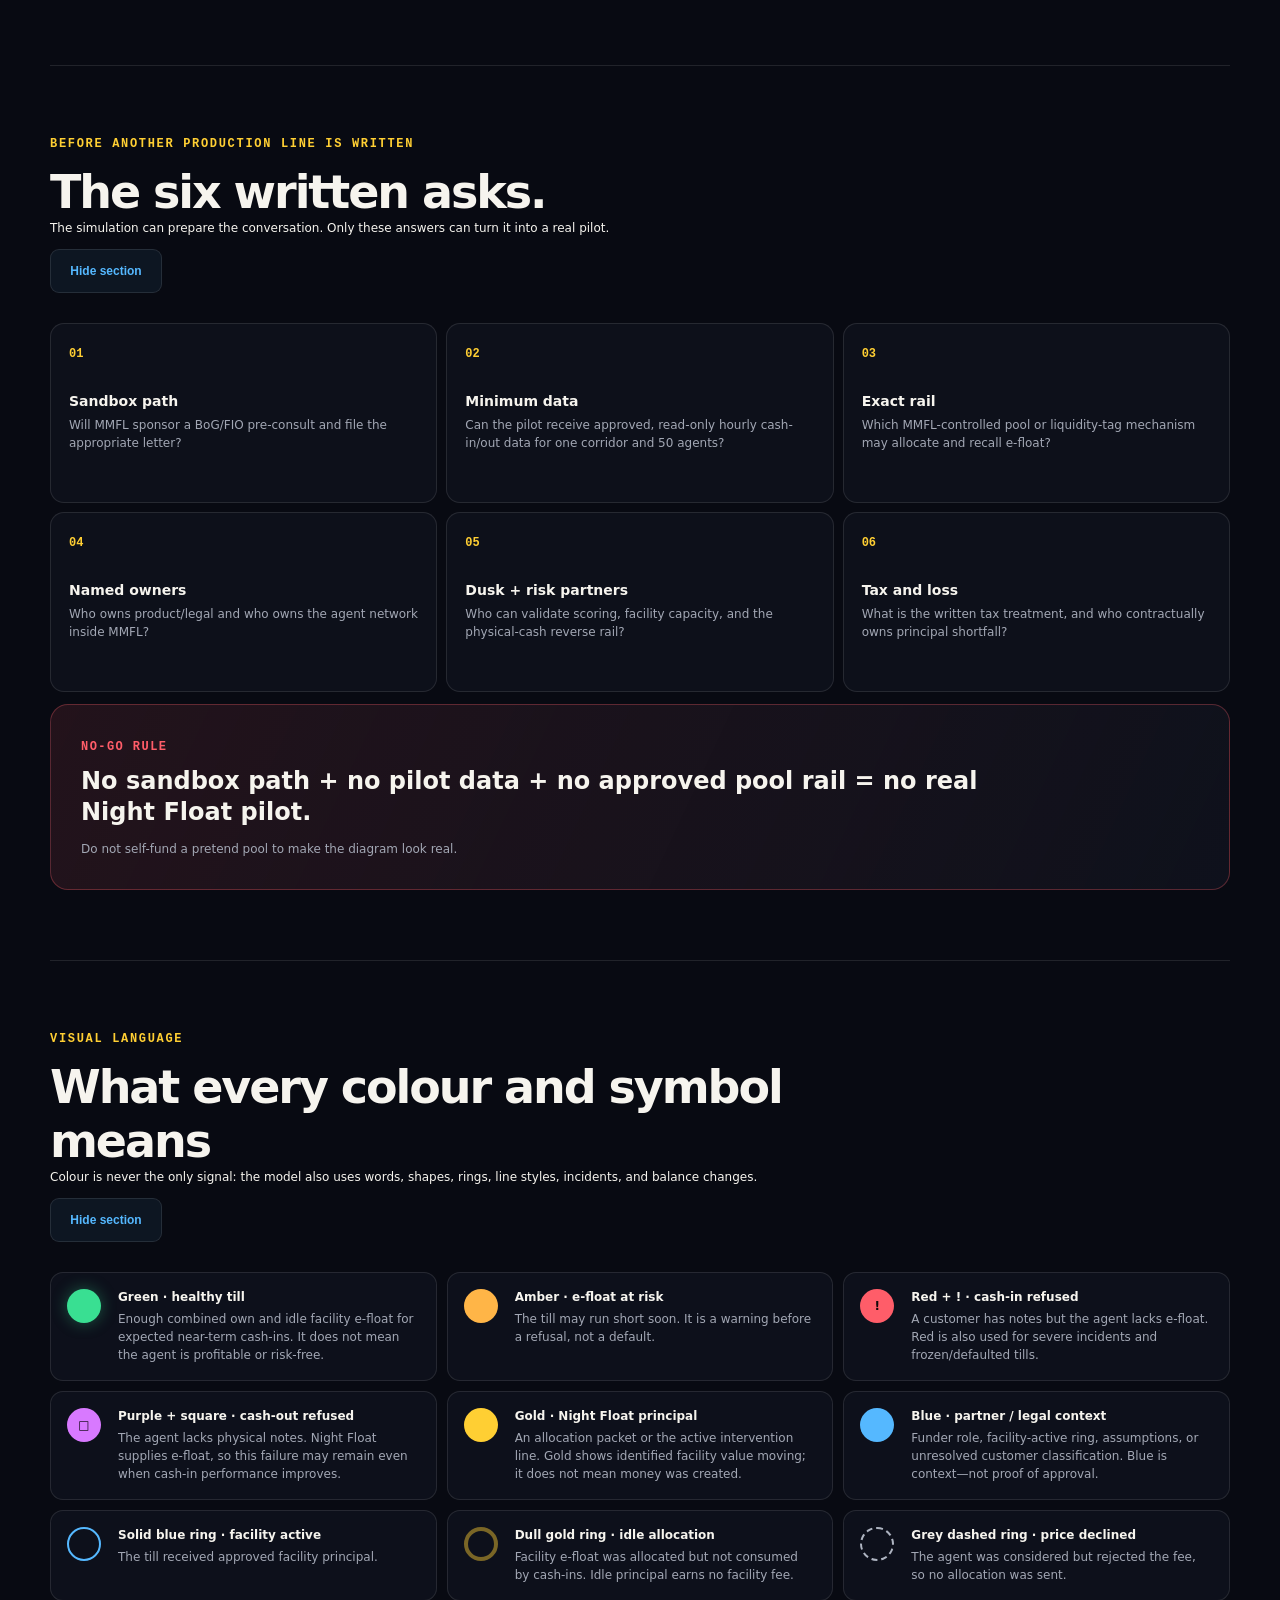
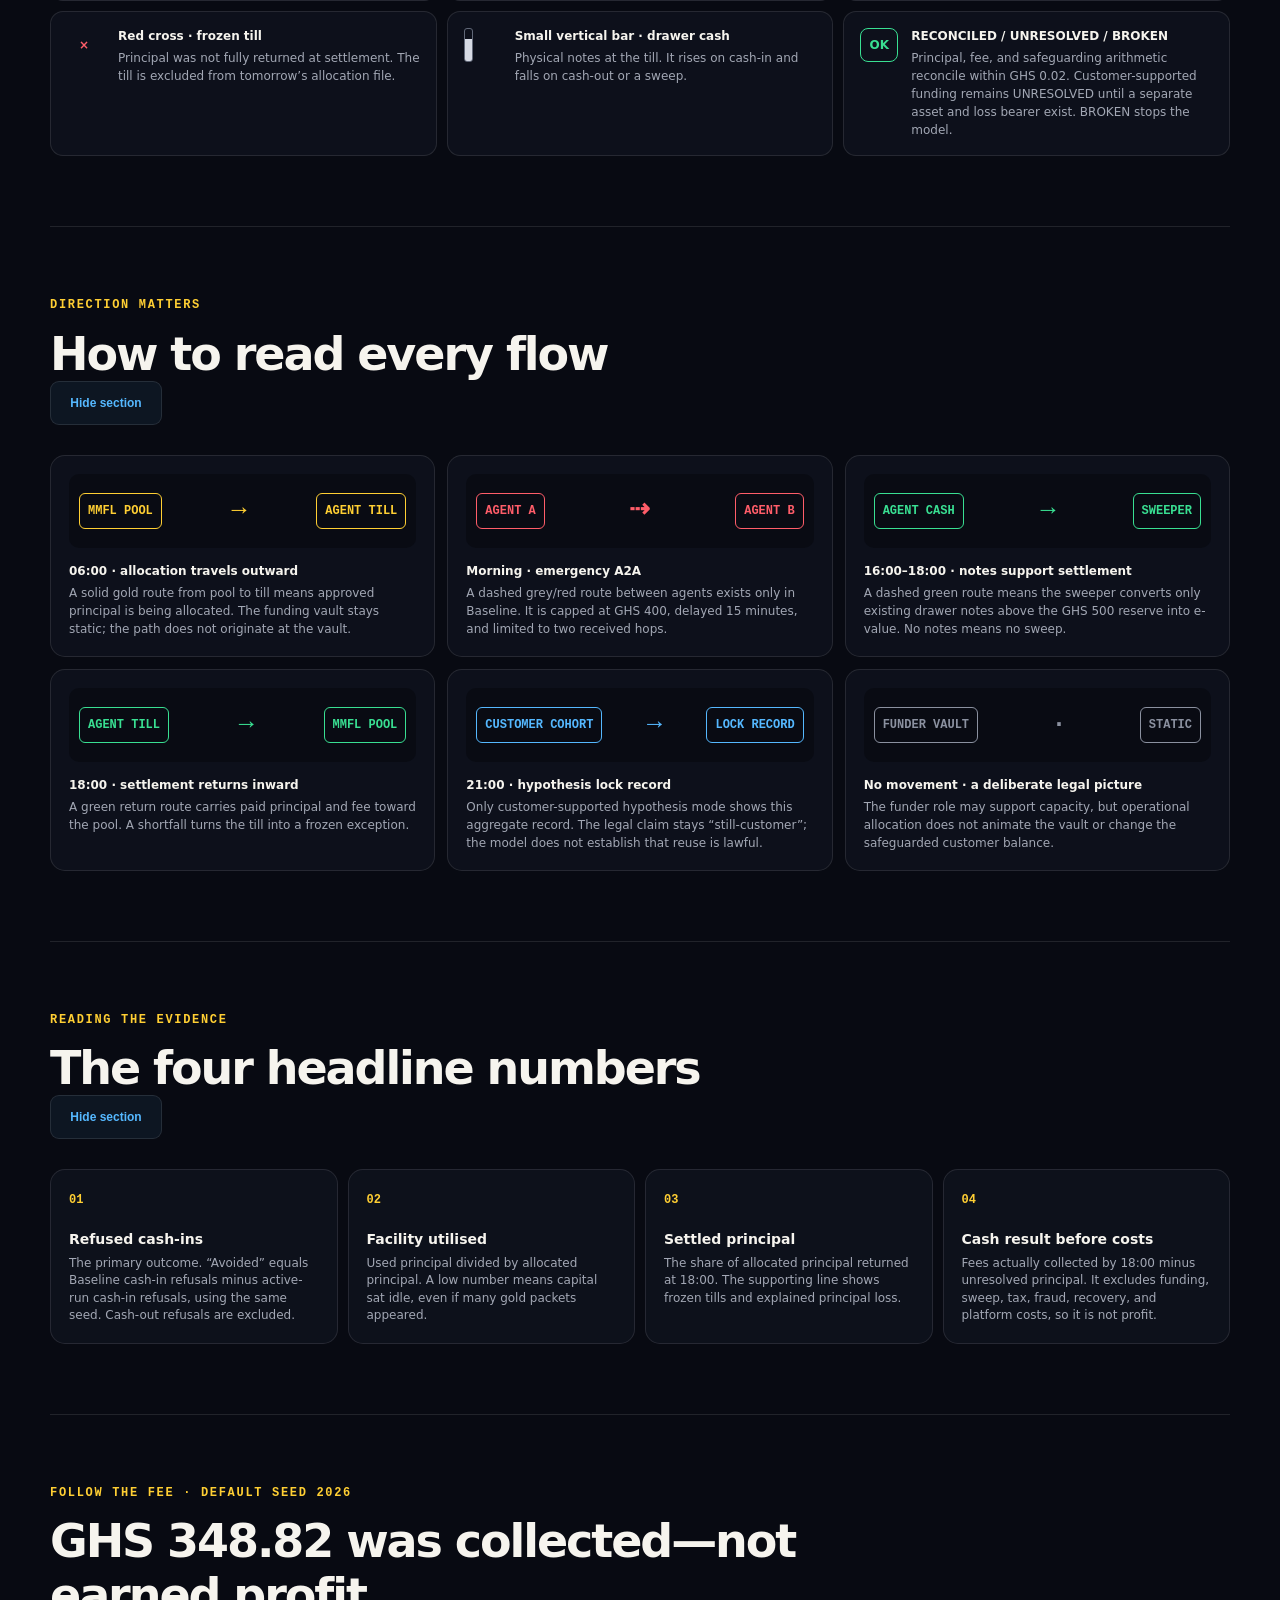
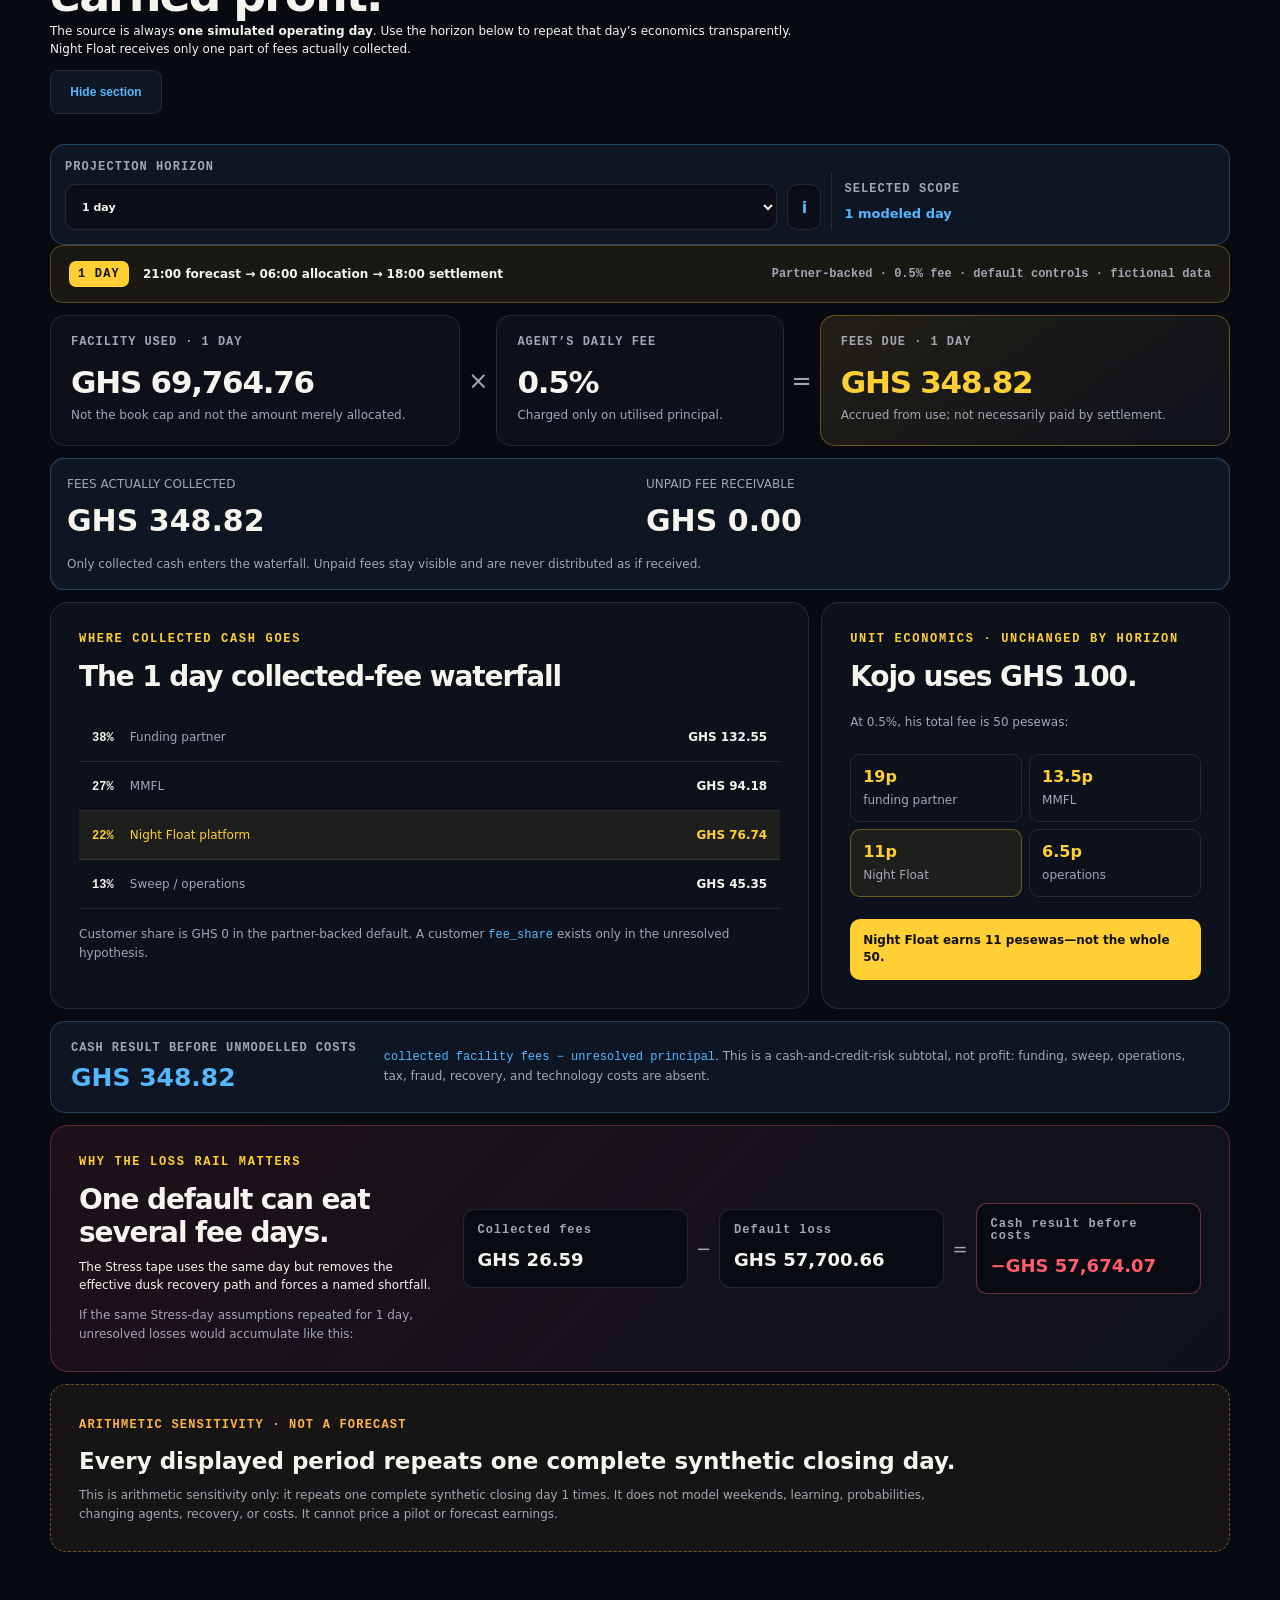
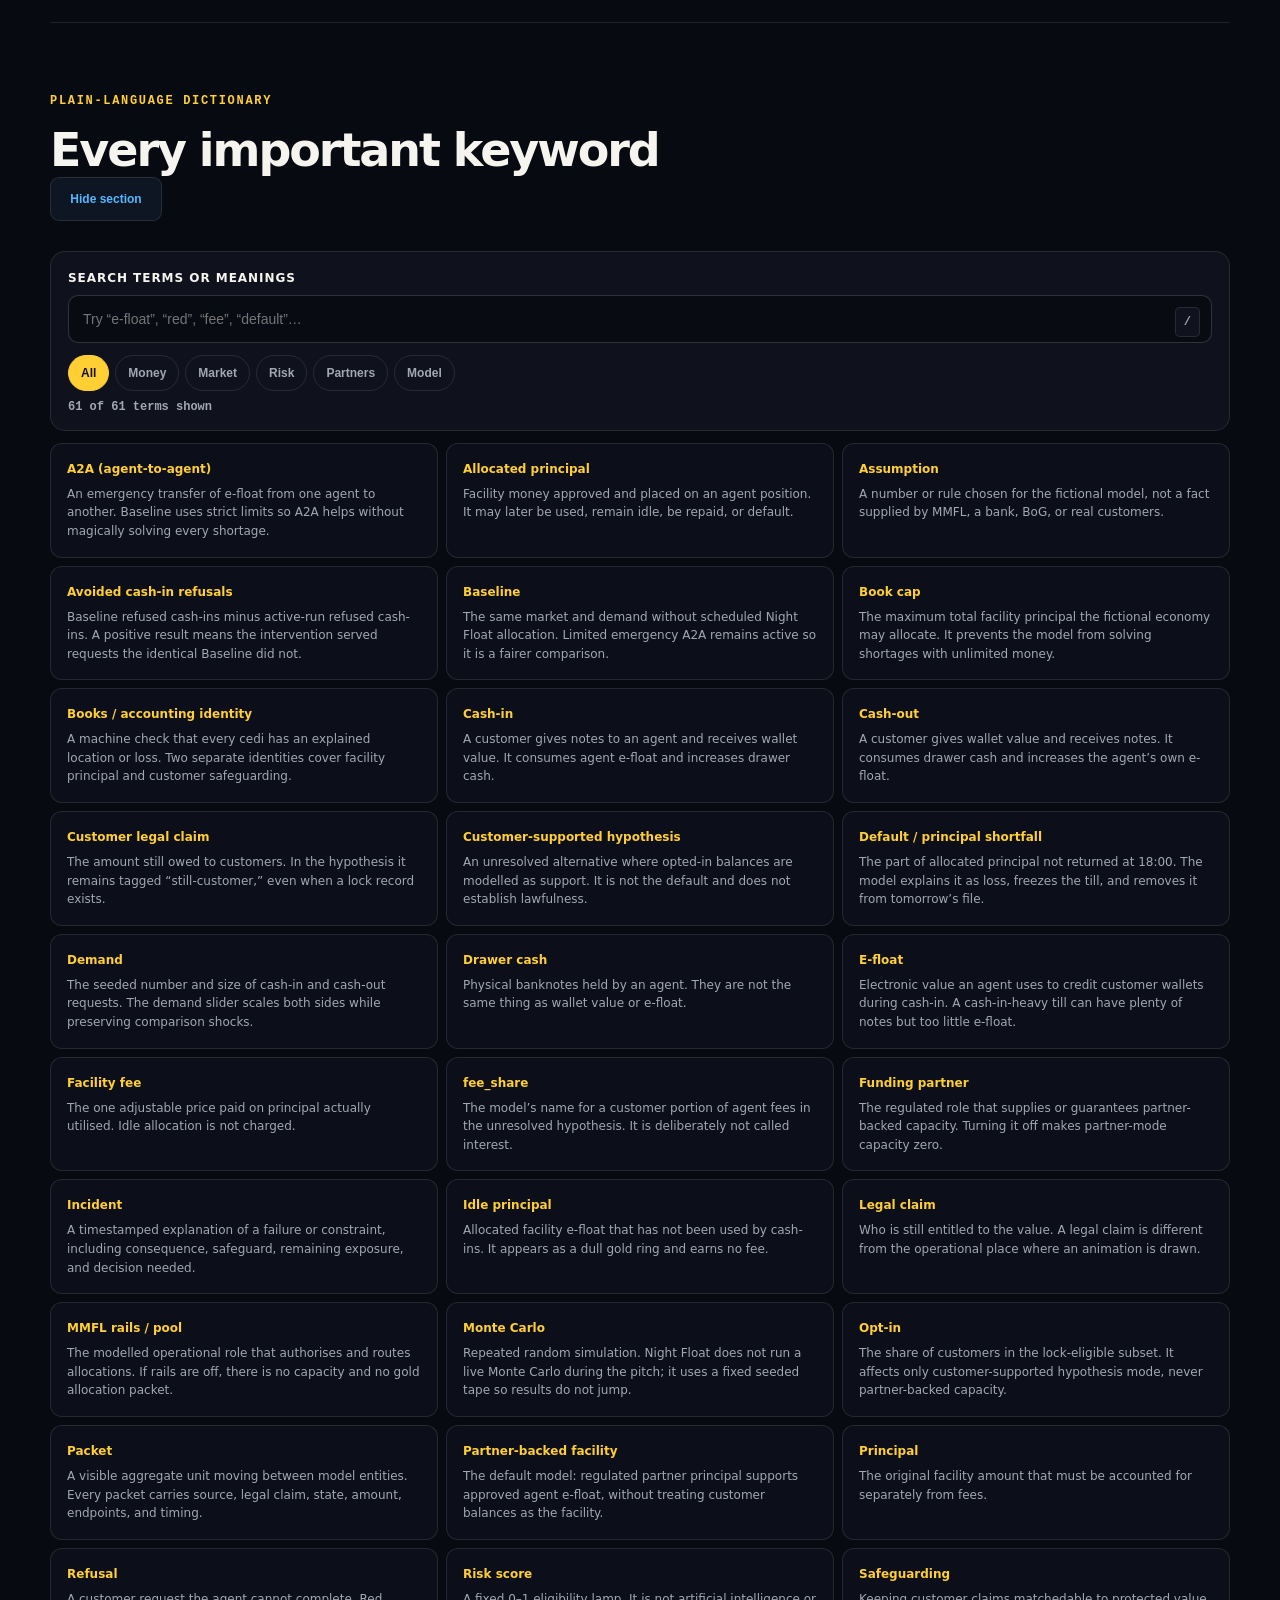
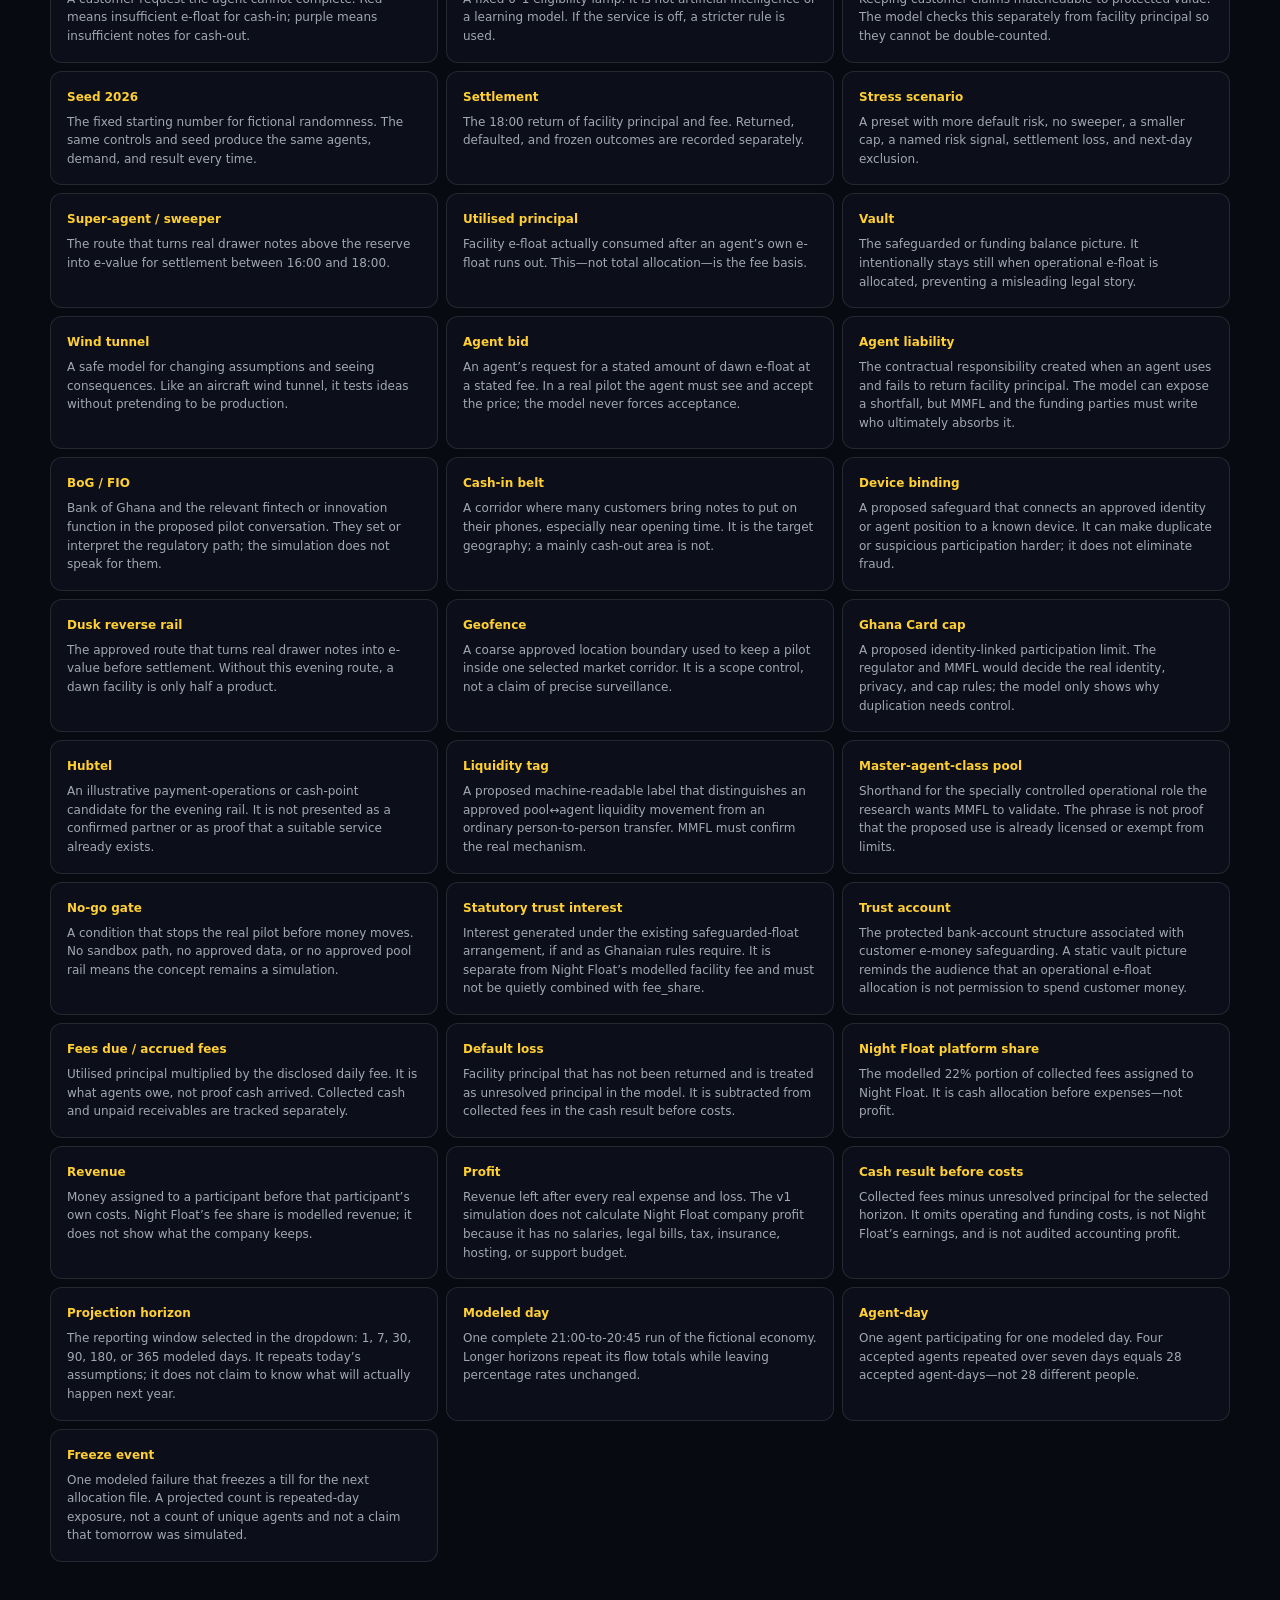
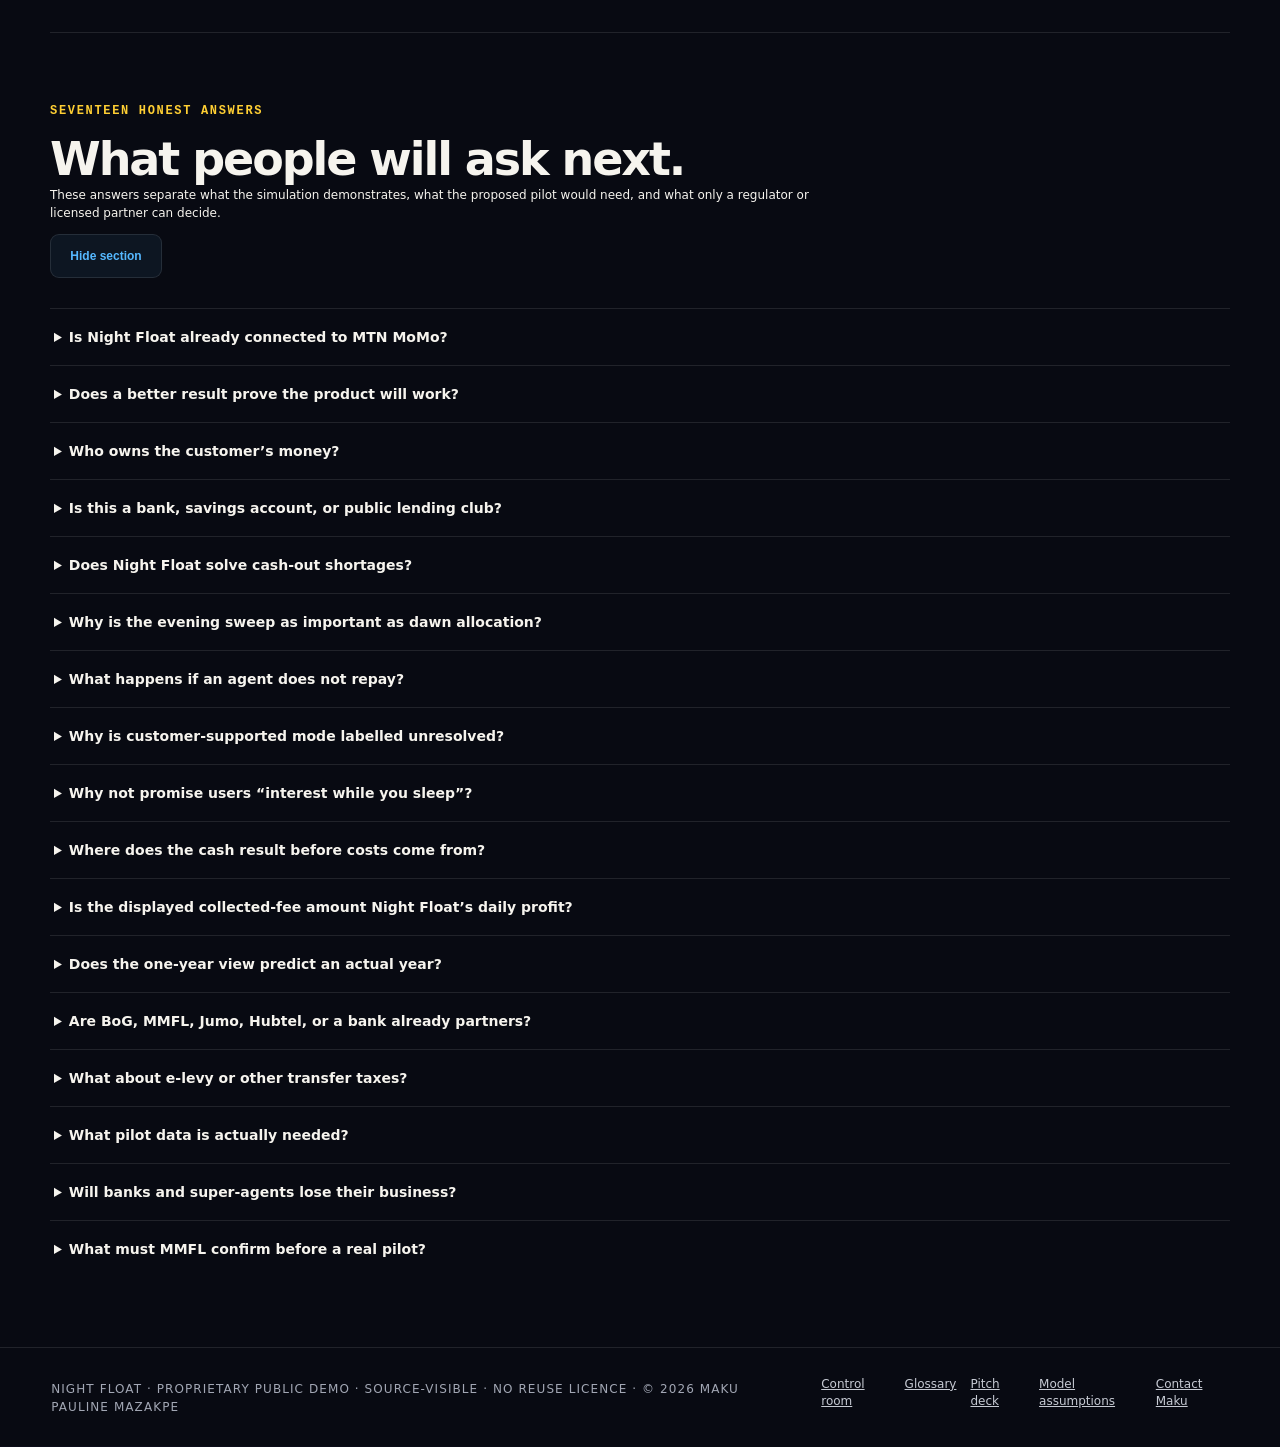
==== commit 7fa59202: "deploy gated source e04d5487ae32b40ecd60e4cbf011eb8f8ecc24dd" ====
--- a/glossary/index.html
+++ b/glossary/index.html
@@ -21,7 +21,7 @@
     />
     <title>Night Float — Glossary &amp; Model Guide</title>
     <link rel="icon" href="../favicon.svg?v=8c5f105a652a" type="image/svg+xml" />
-    <link rel="stylesheet" href="./glossary.css?v=113f6f9d1f28" />
+    <link rel="stylesheet" href="./glossary.css?v=8d286727e017" />
   </head>
   <body>
     <header class="guide-header">
--- a/glossary/glossary.css
+++ b/glossary/glossary.css
@@ -1826,3 +1826,9 @@
   font-size: 12px !important;
   line-height: 1.45;
 }
+
+/* Preserve the inherited display hierarchy inside the hero heading. */
+.hero h1 span {
+  font-size: inherit !important;
+  line-height: inherit;
+}
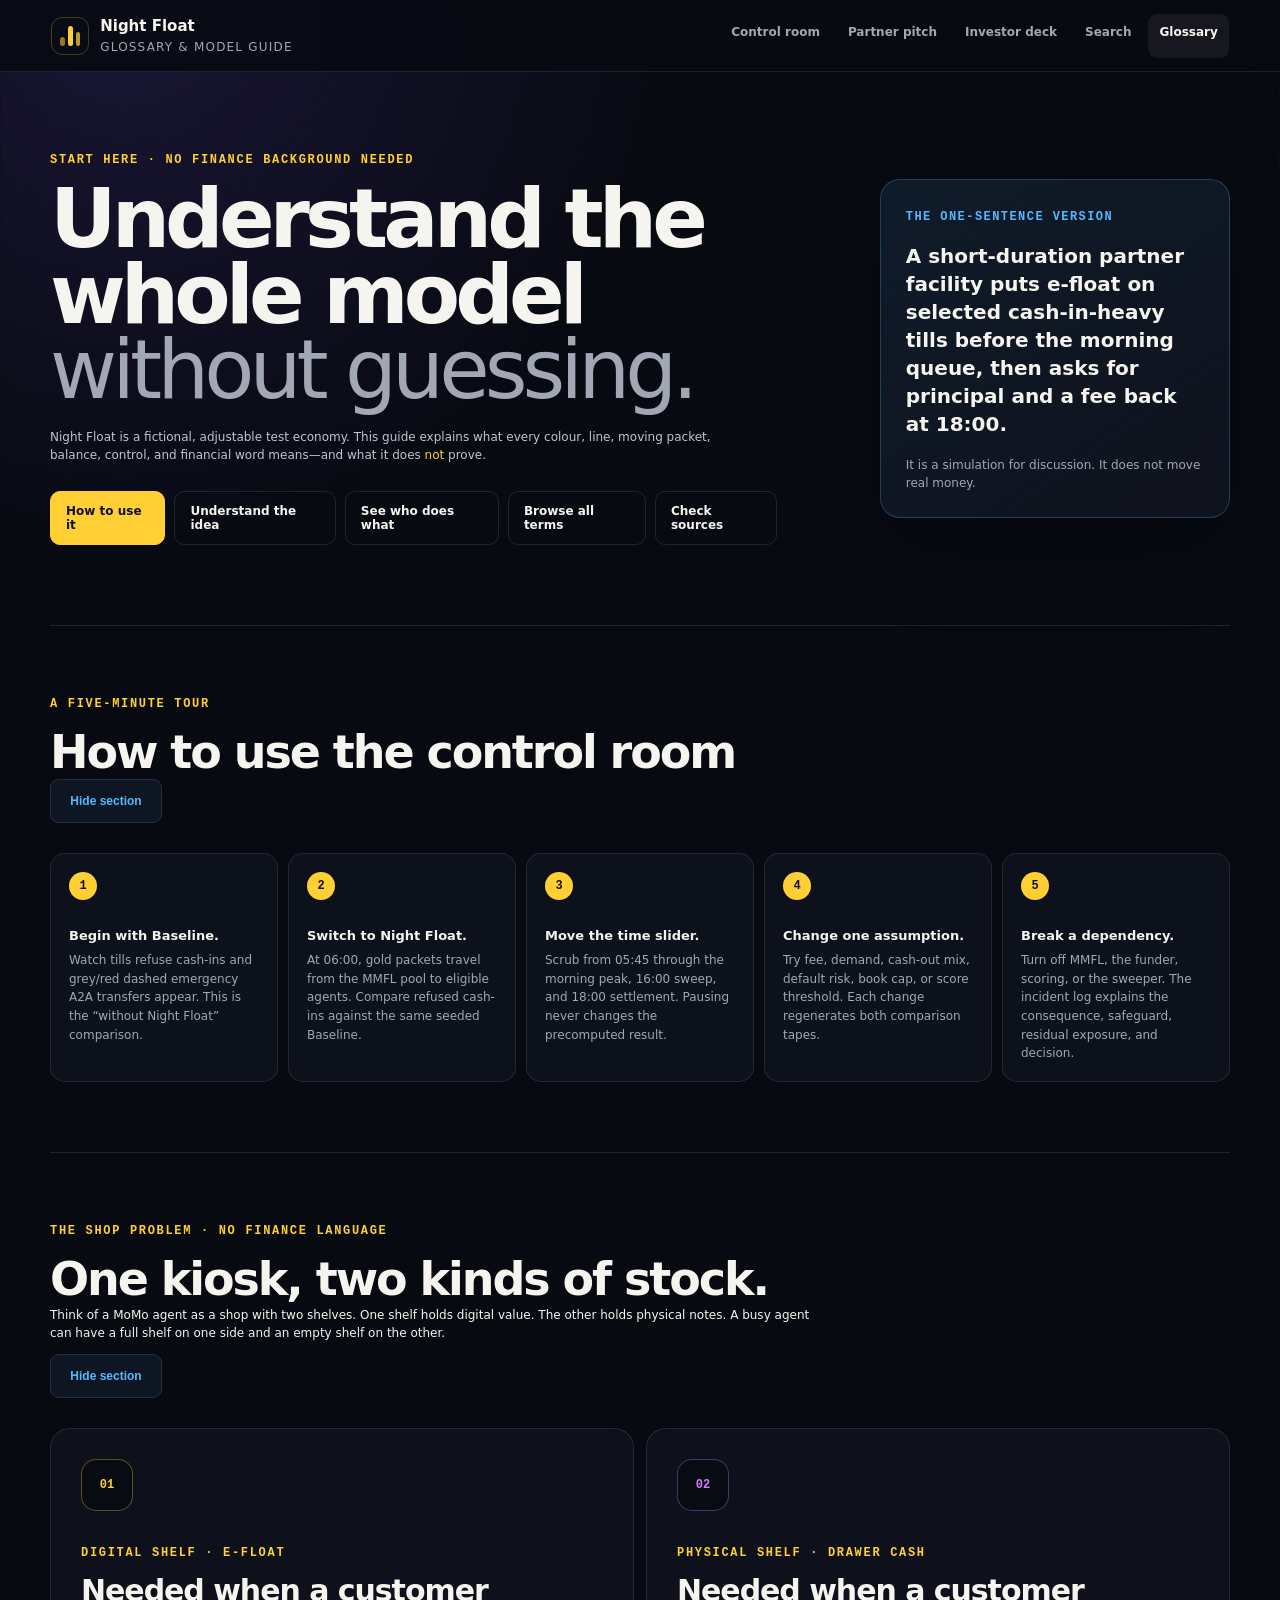
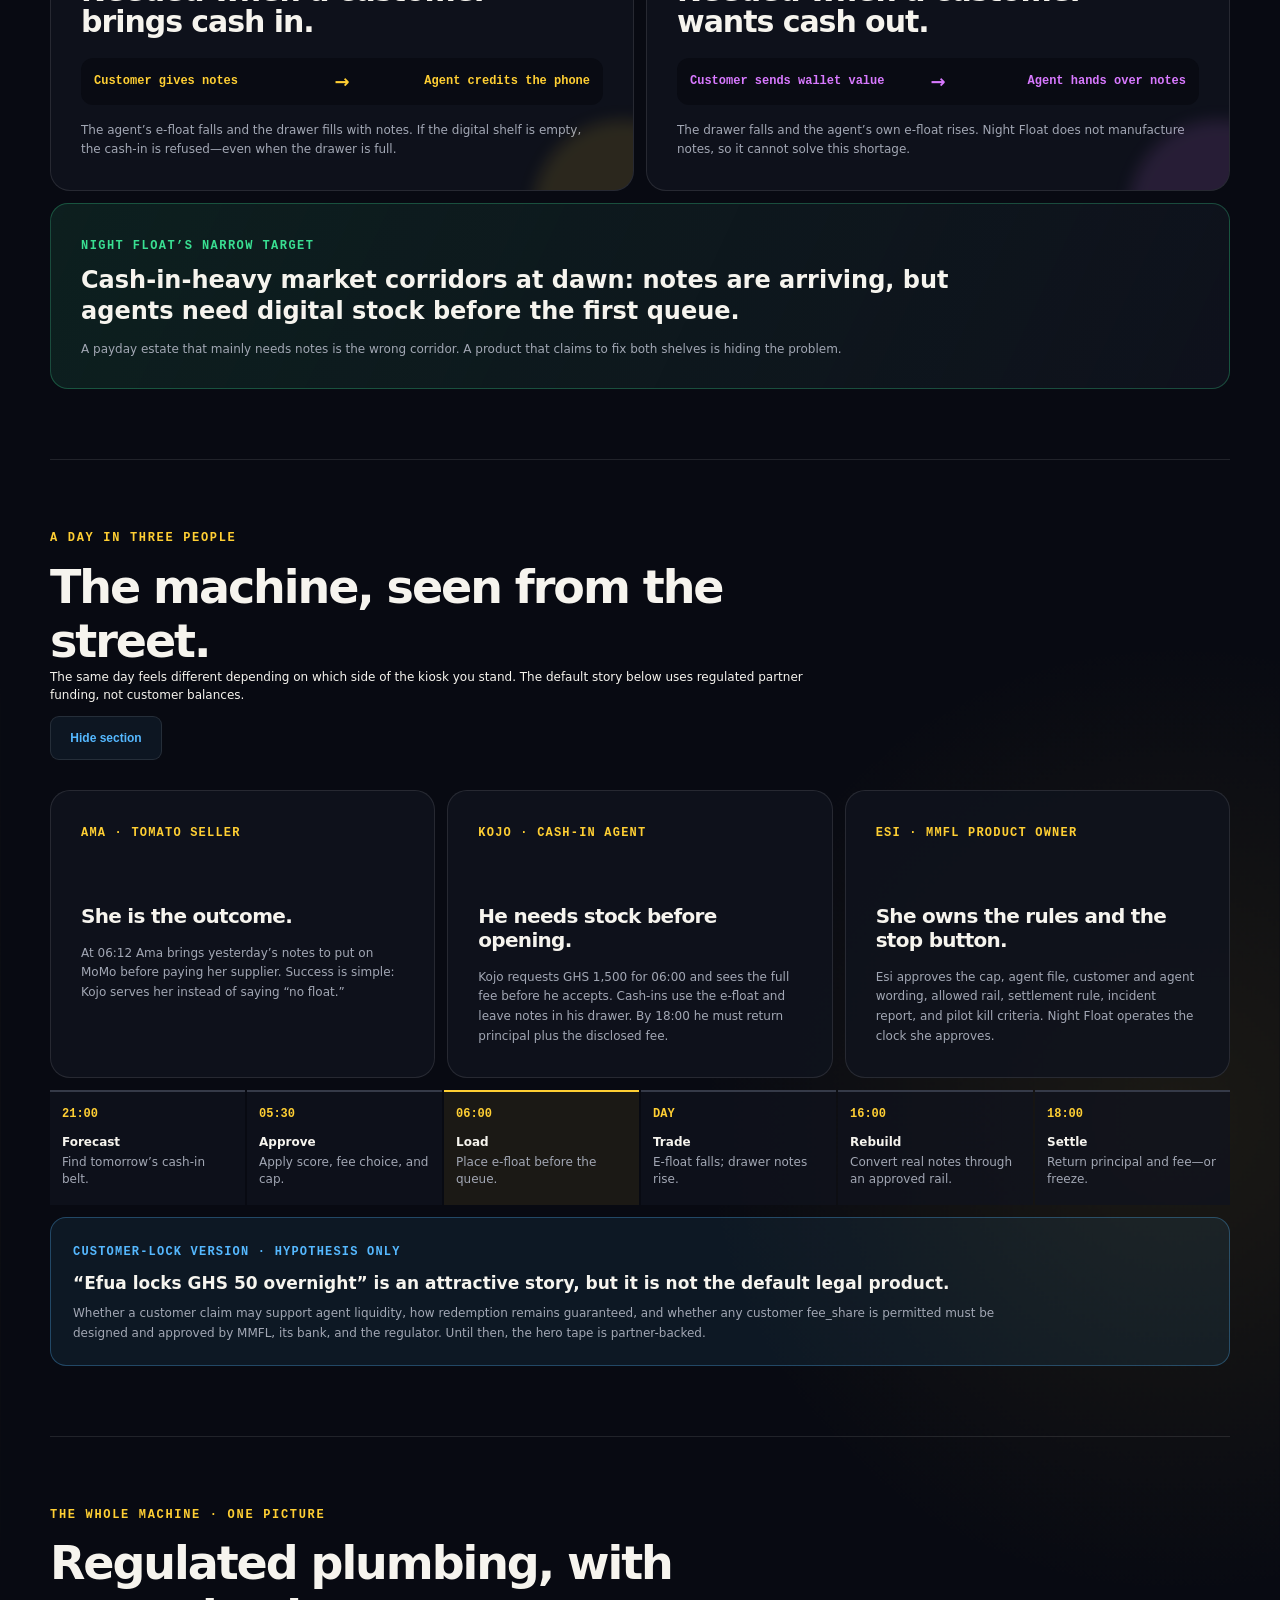
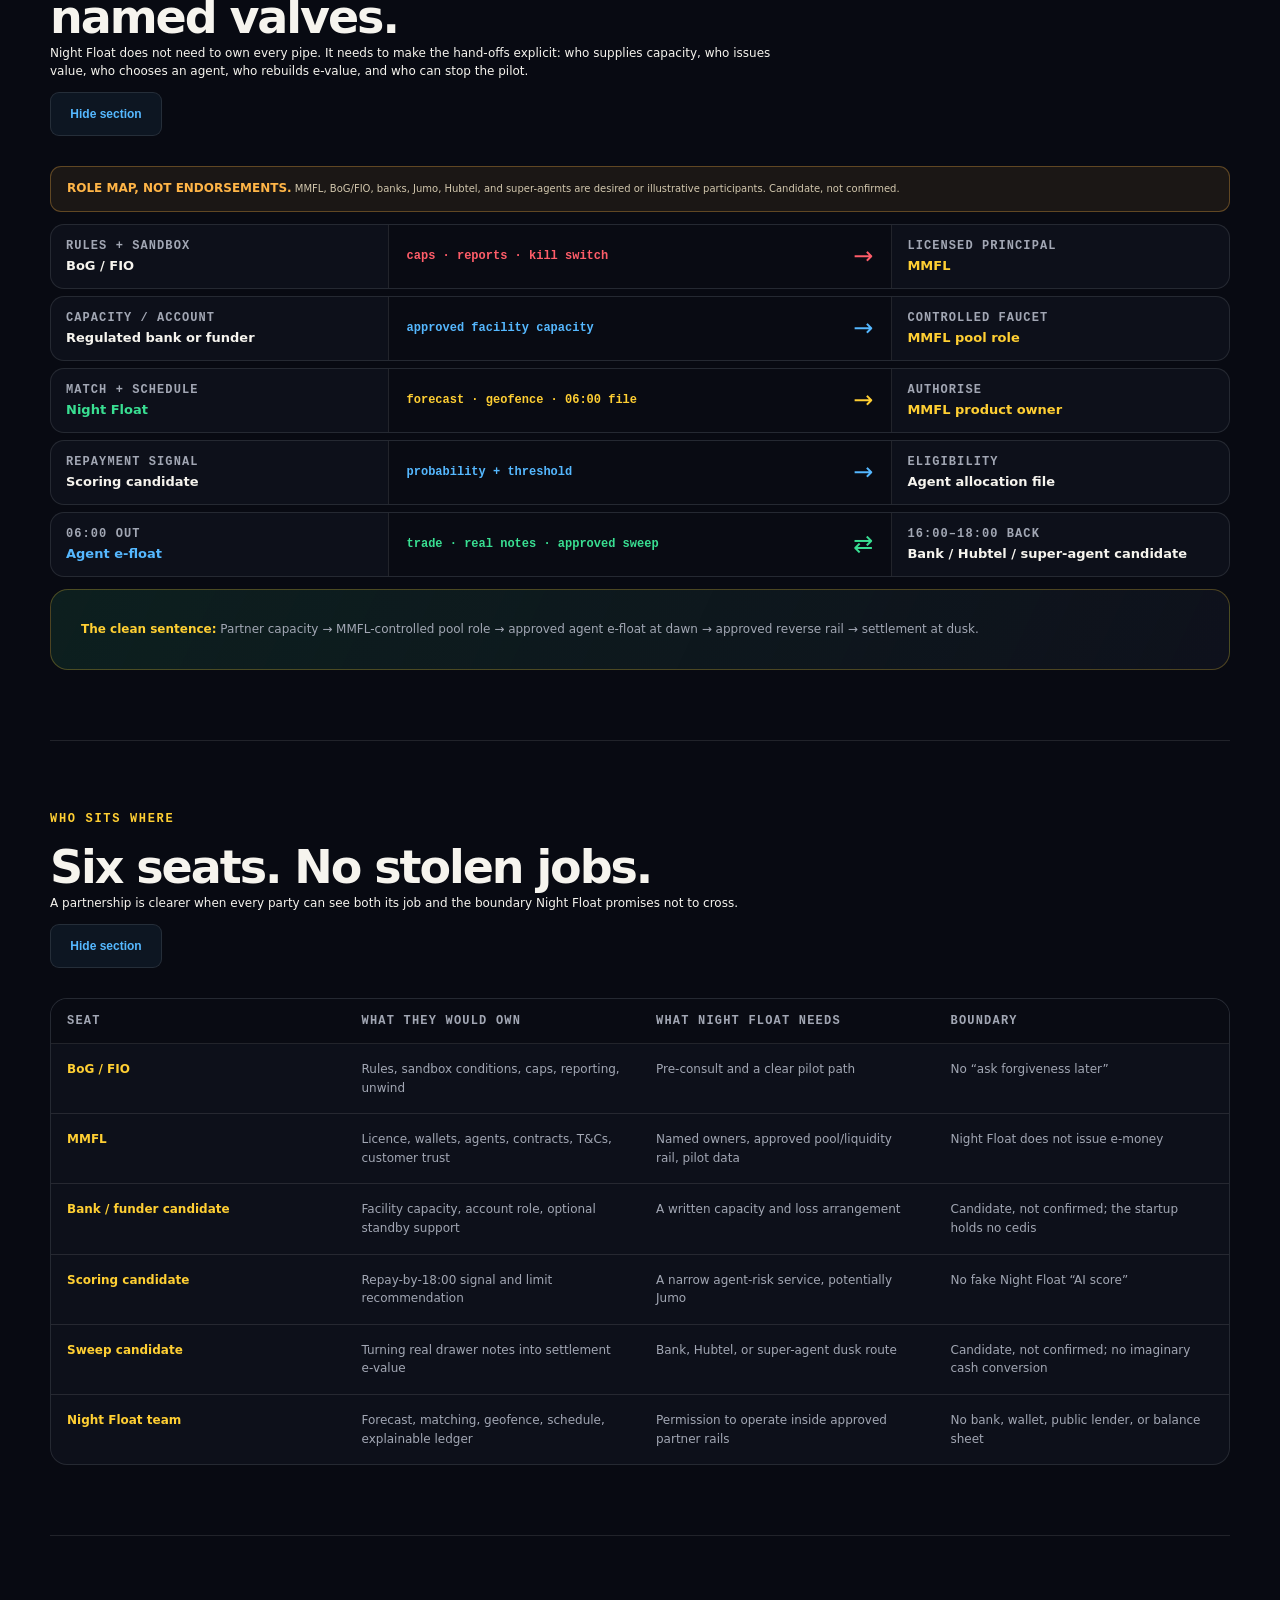
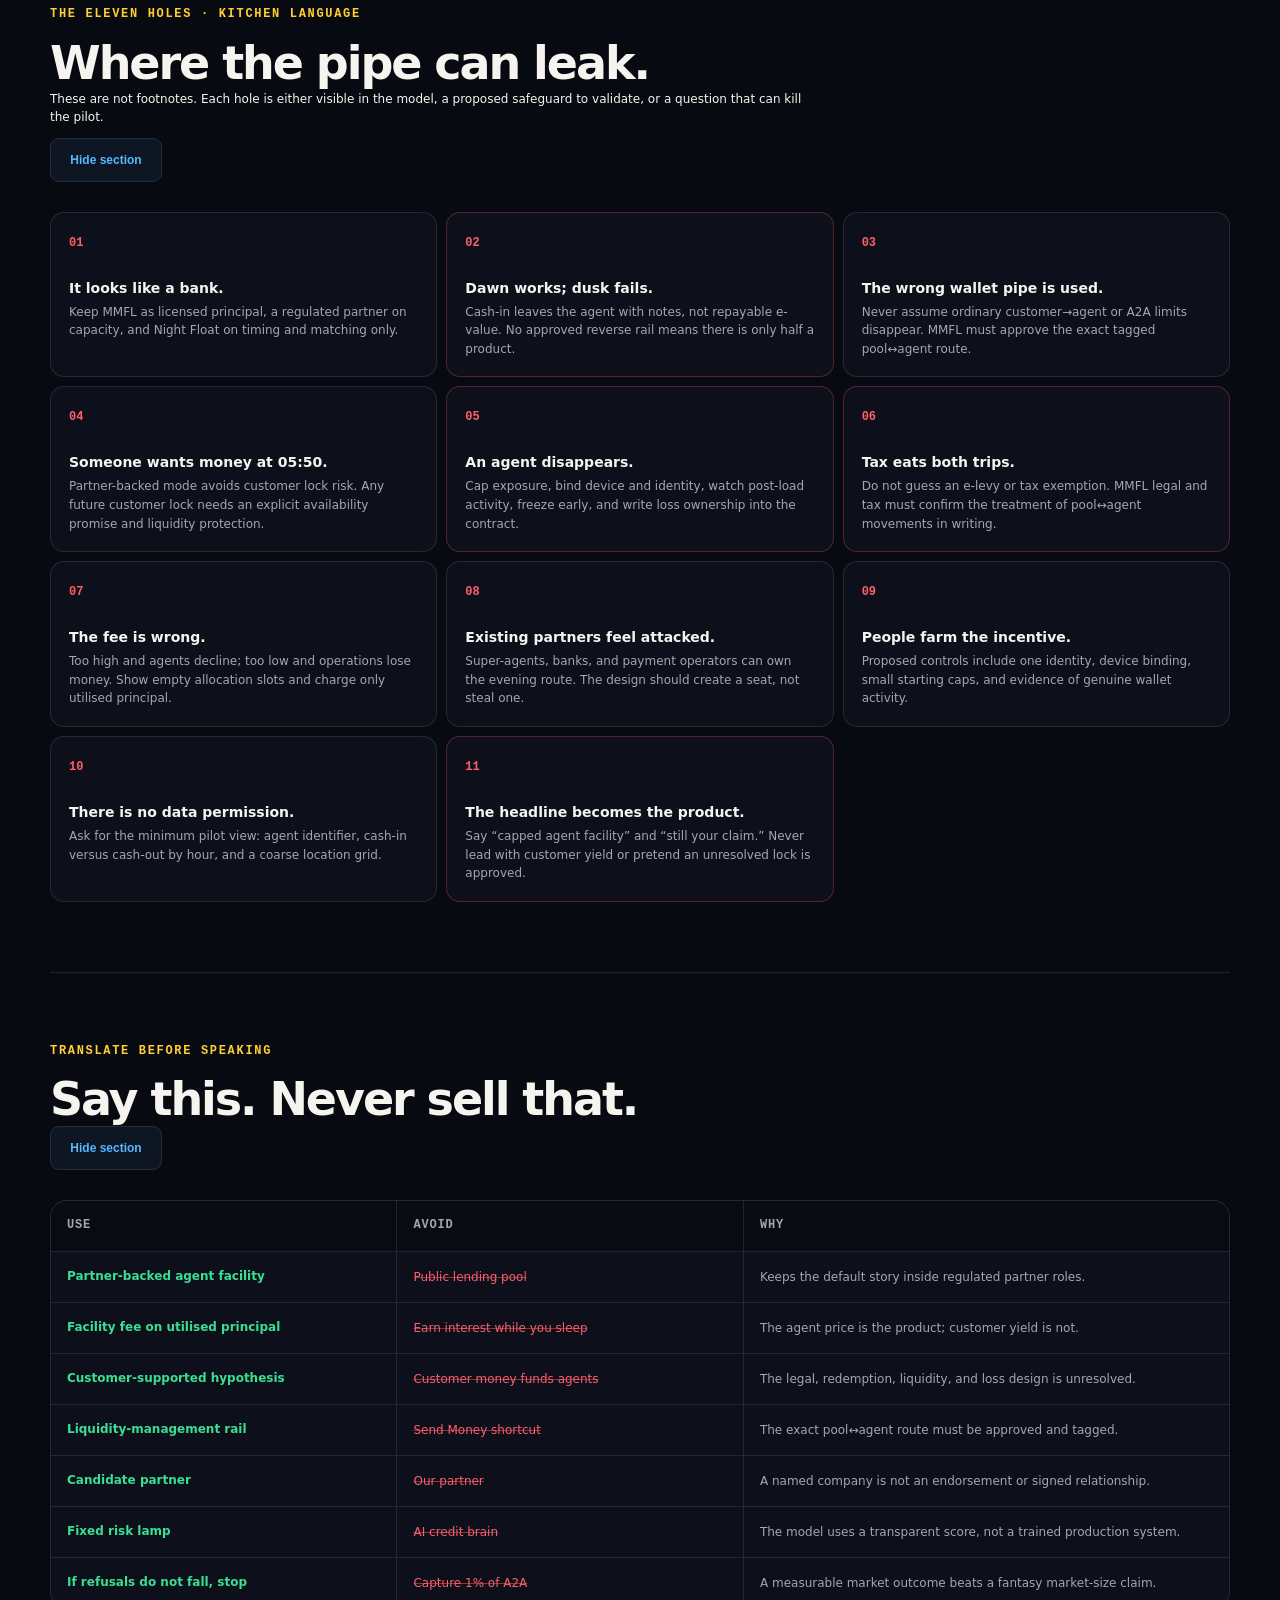
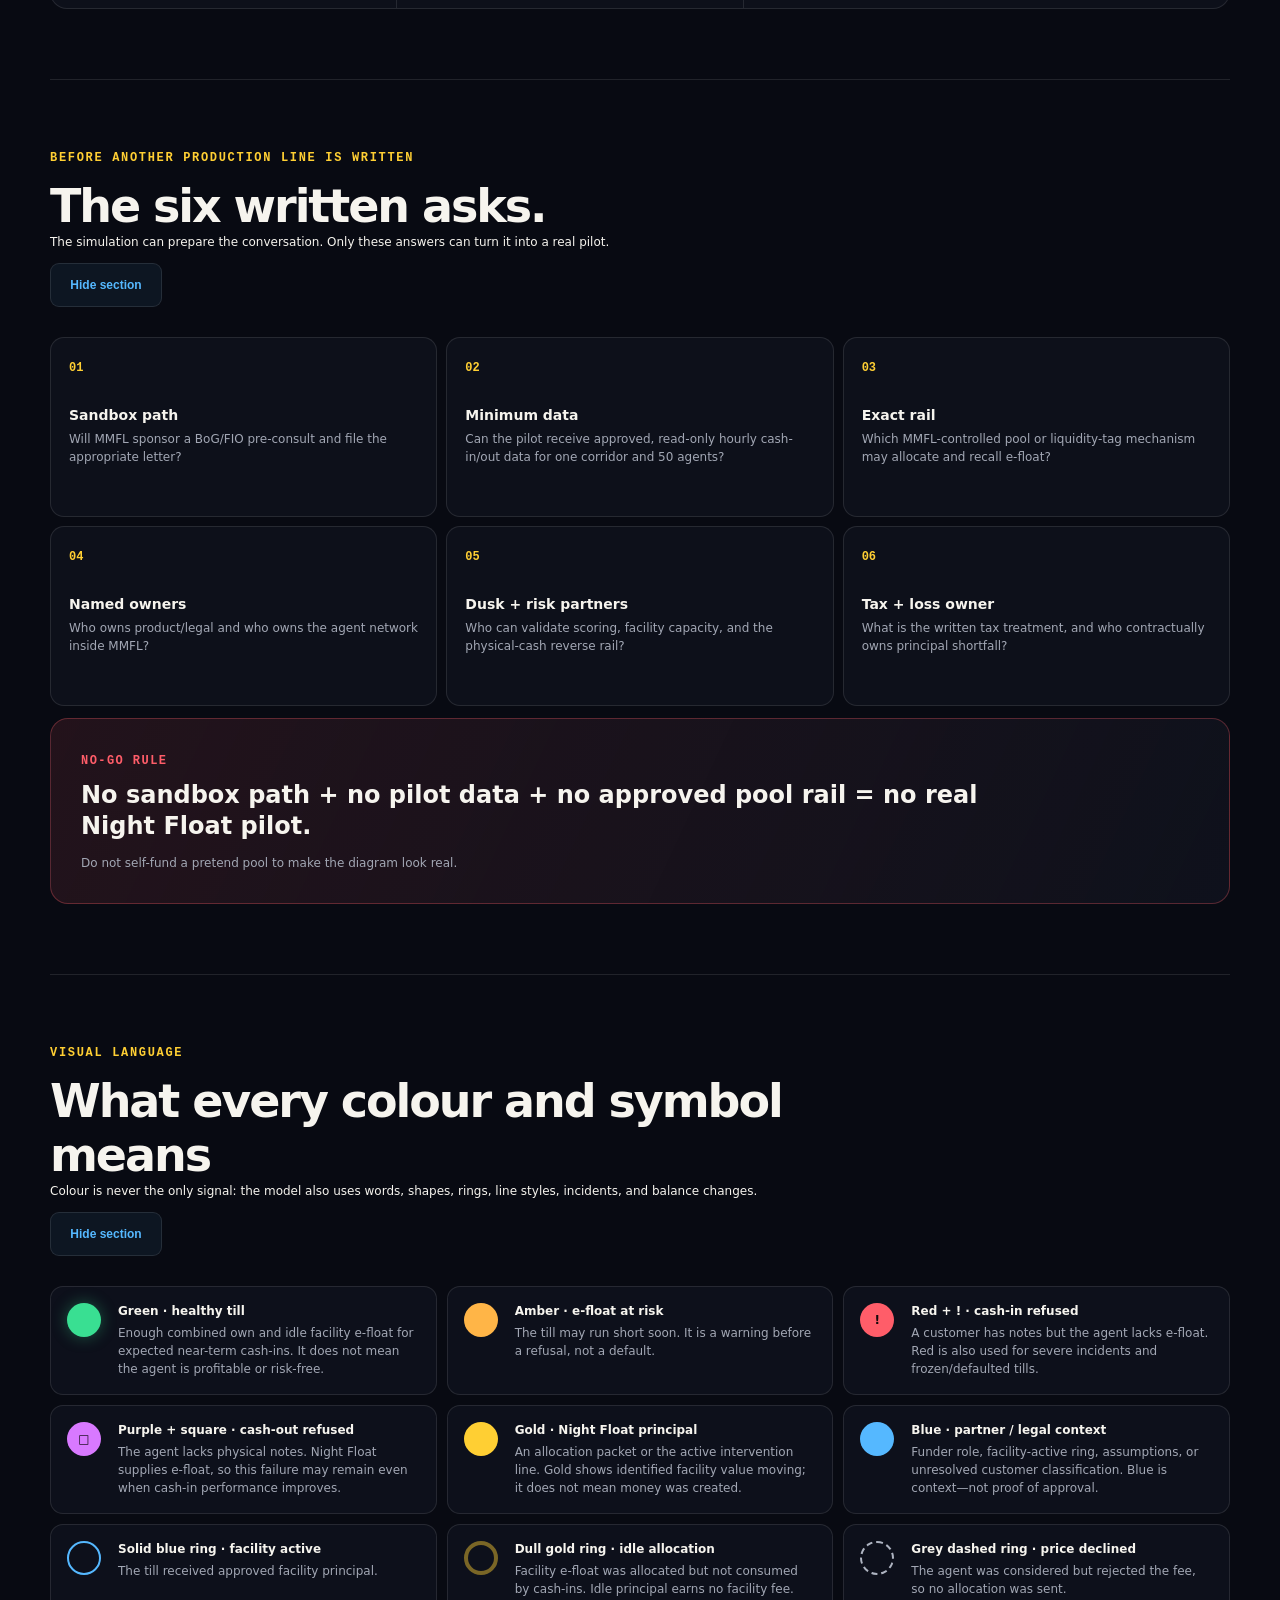
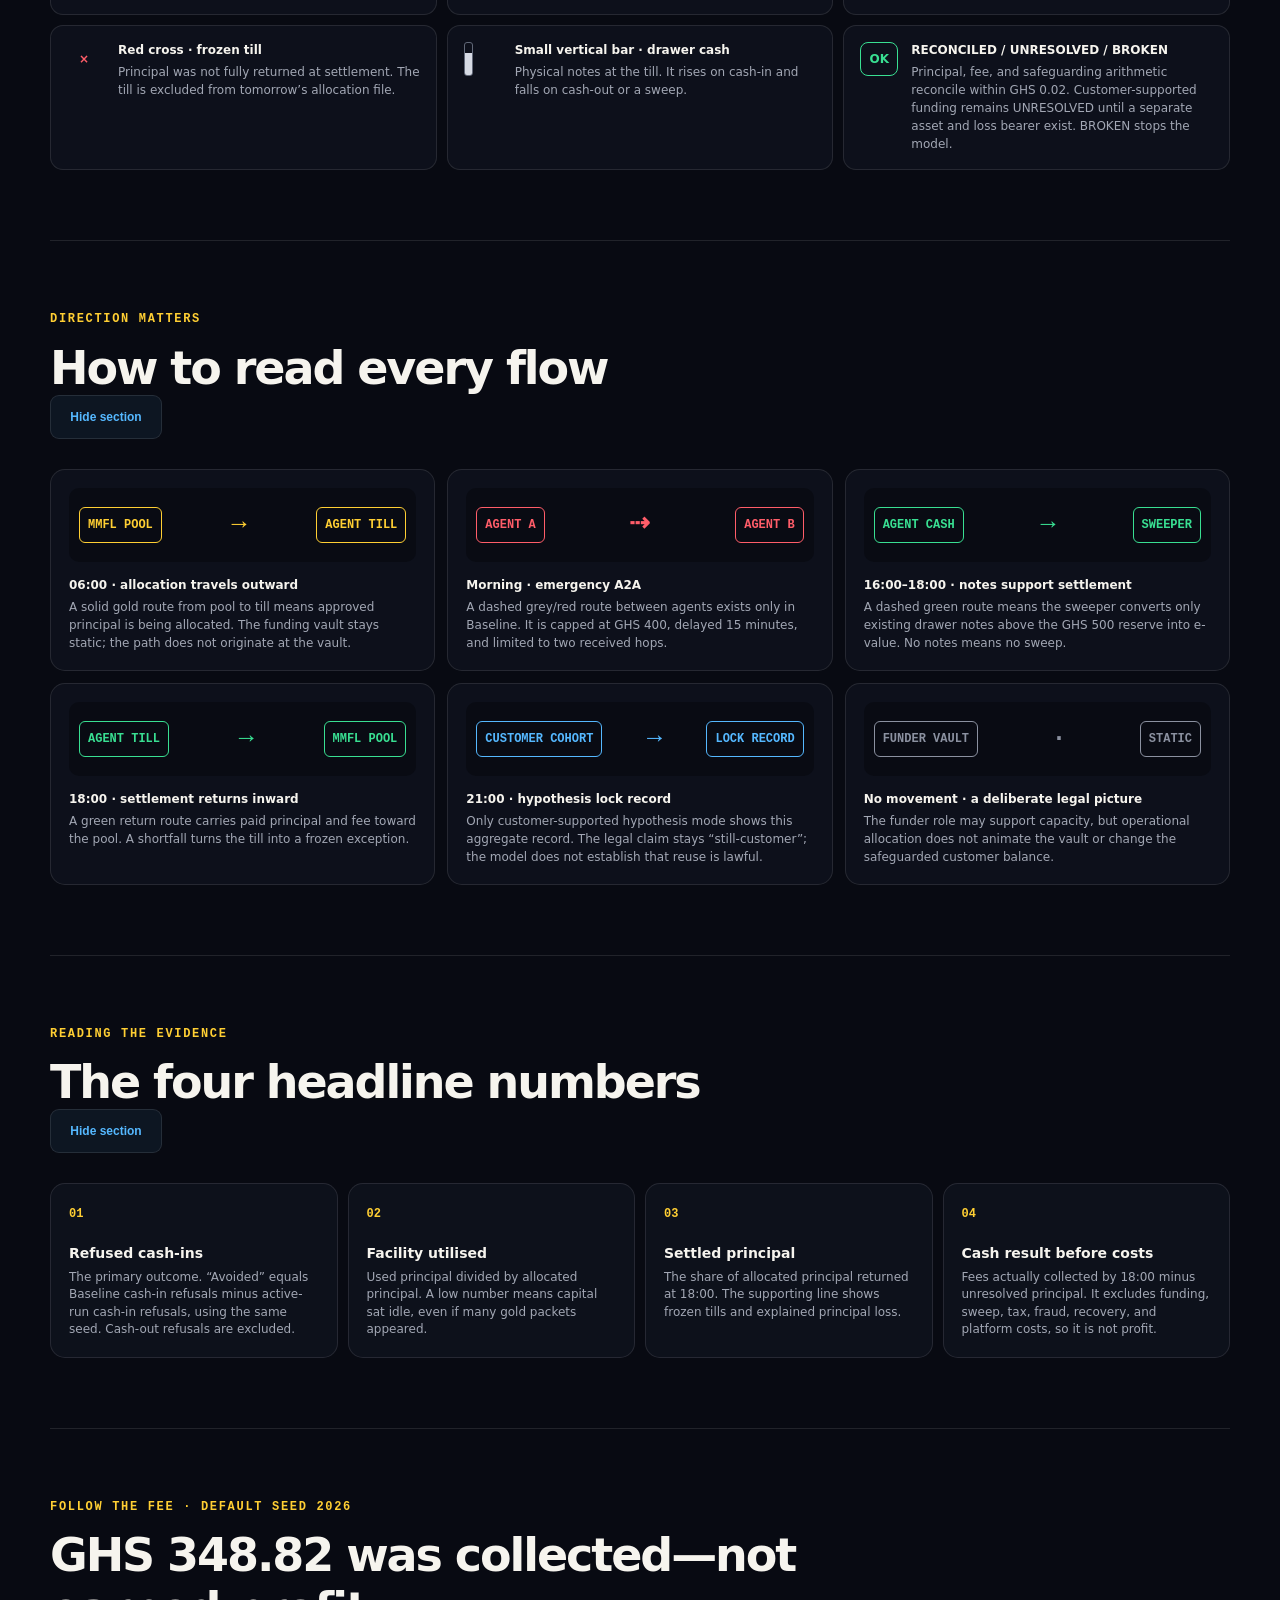
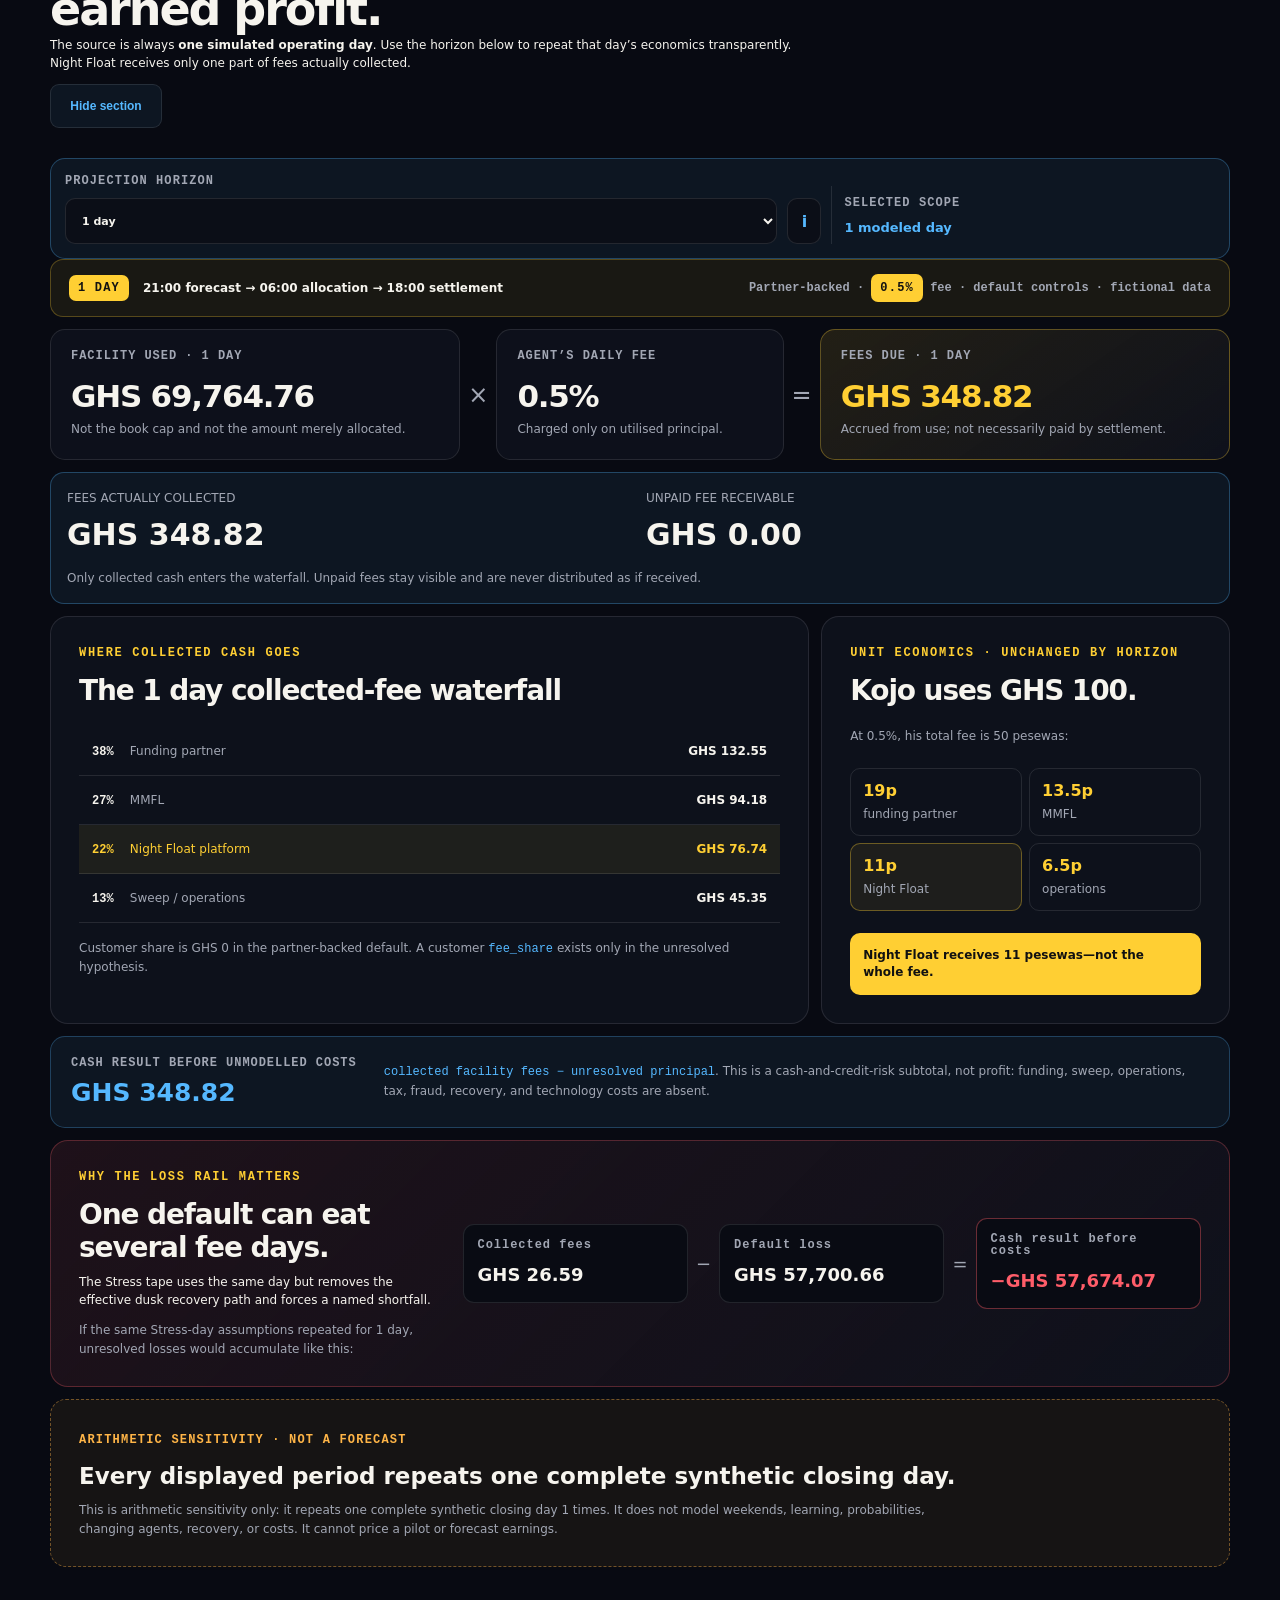
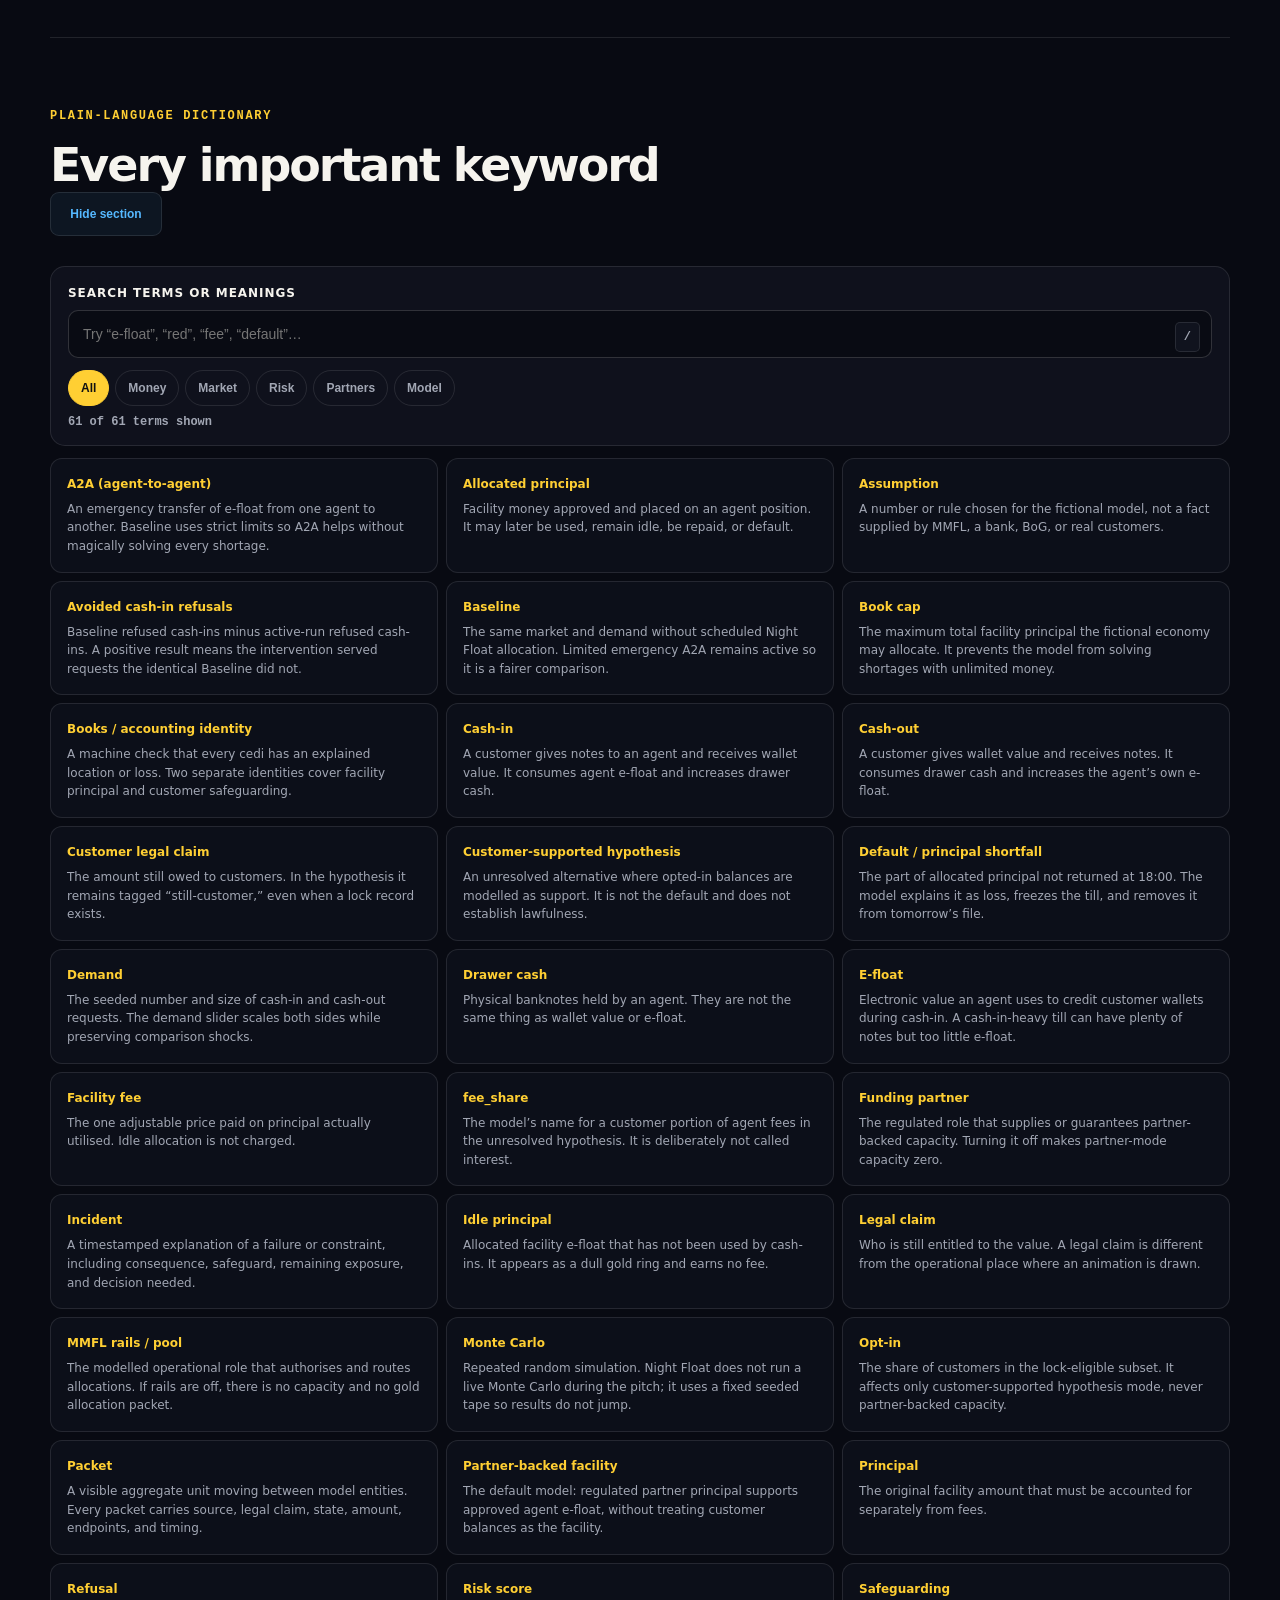
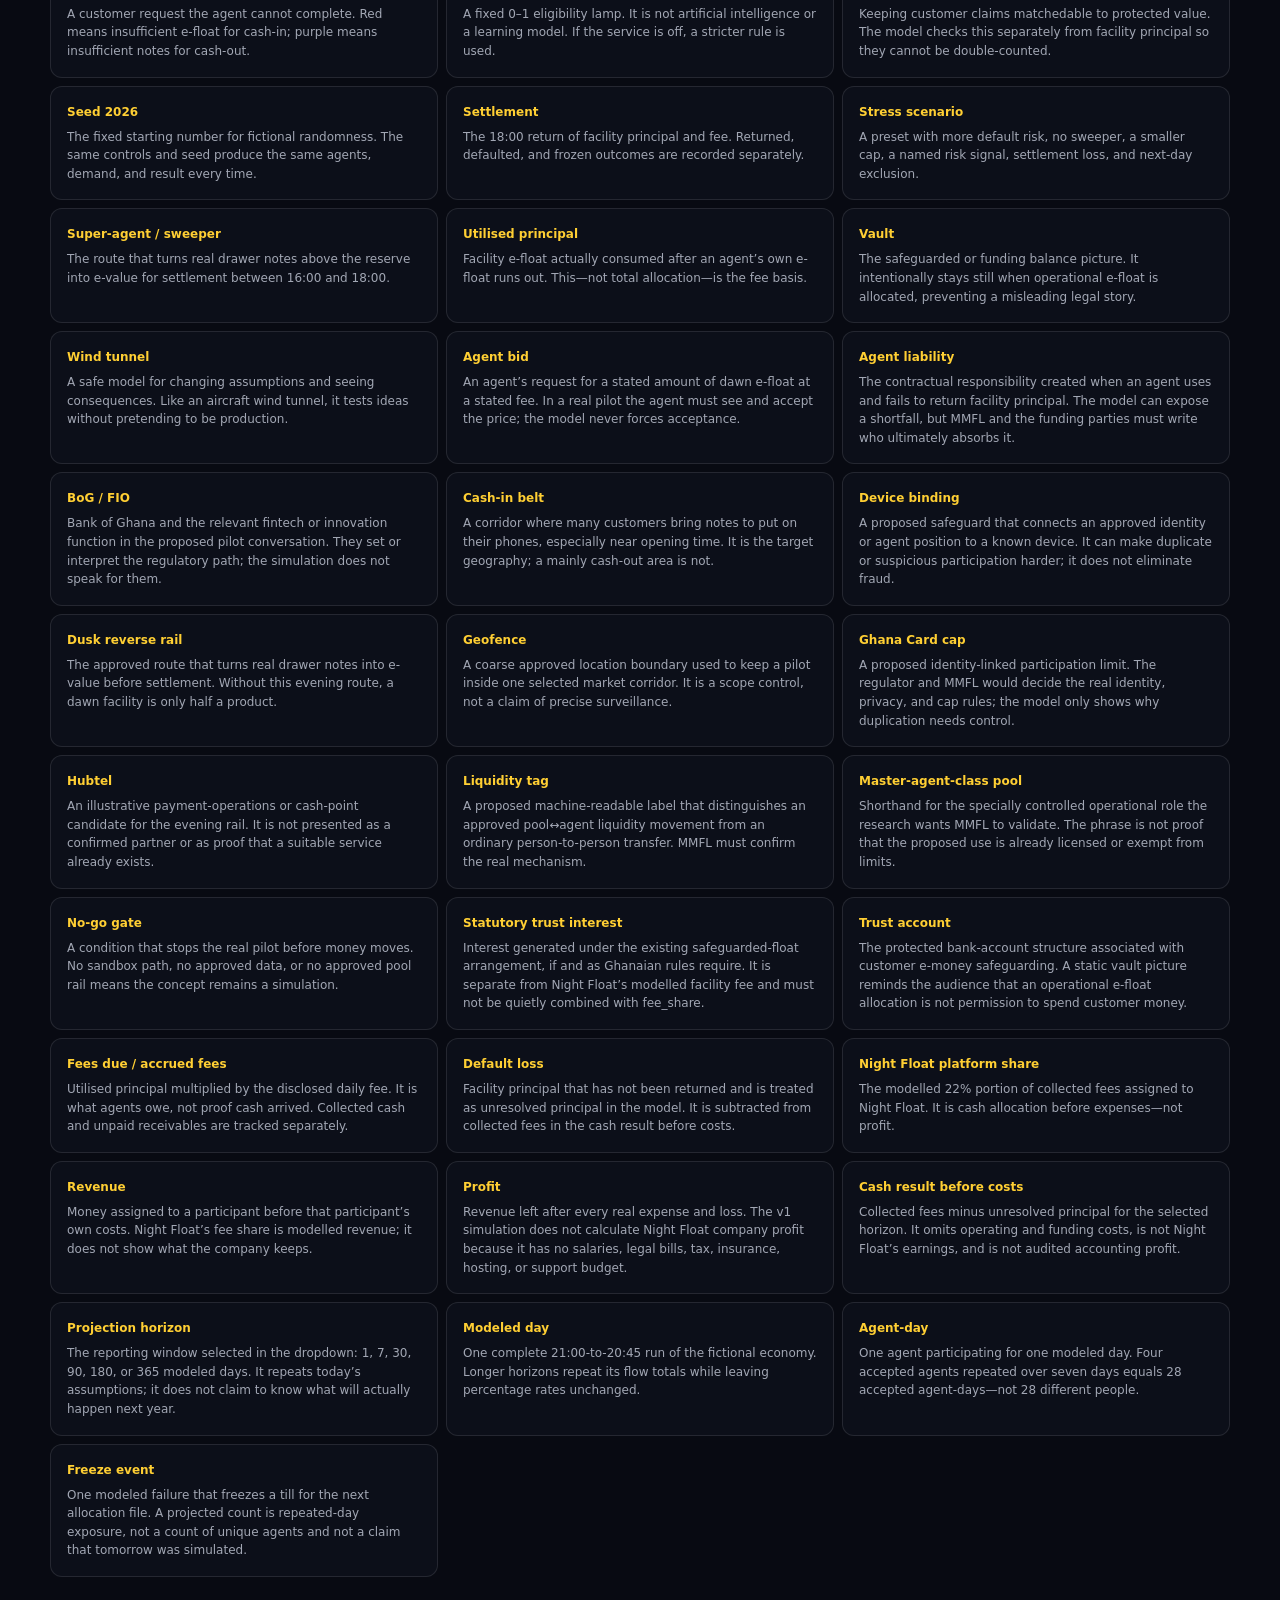
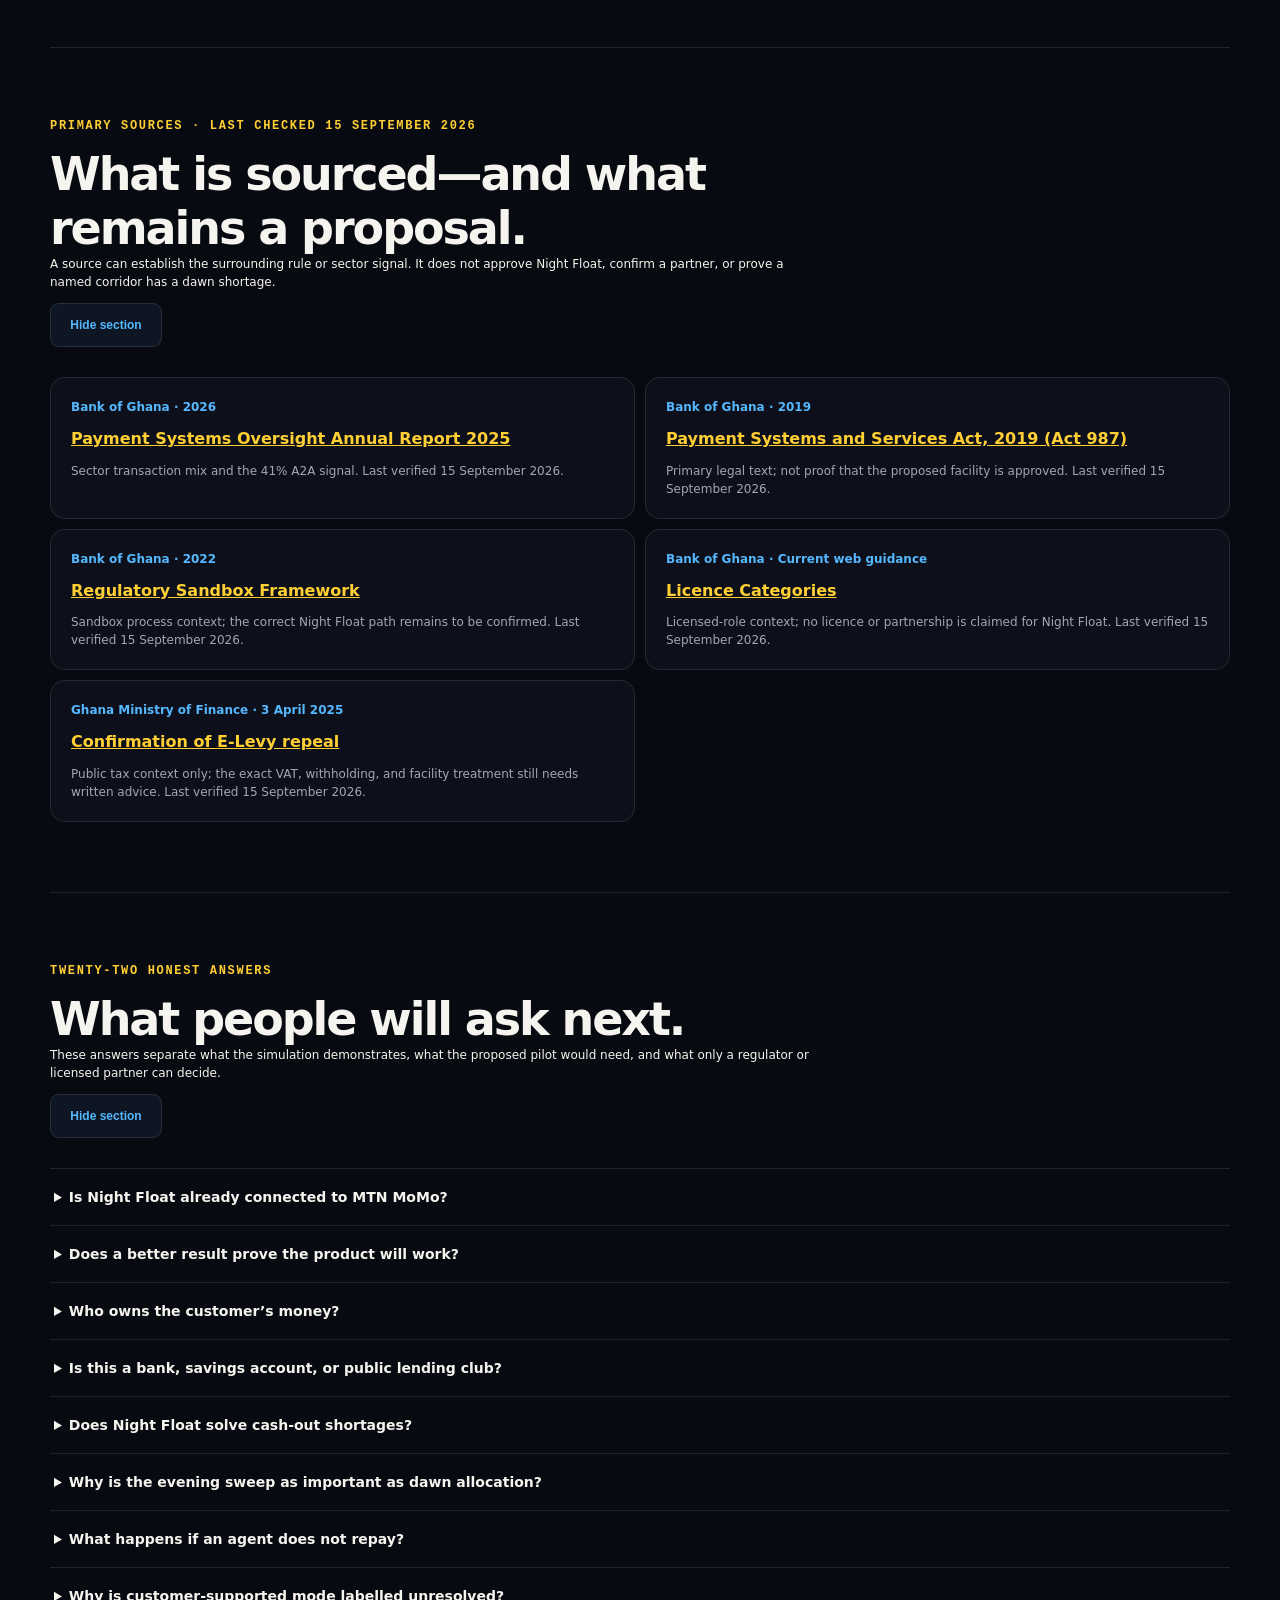
==== commit e2cbf1d7: "deploy gated source 3084dd5cd9633b7d29b831dfd93c6ea53a2e8342" ====
--- a/glossary/index.html
+++ b/glossary/index.html
@@ -21,9 +21,10 @@
     />
     <title>Night Float — Glossary &amp; Model Guide</title>
     <link rel="icon" href="../favicon.svg?v=8c5f105a652a" type="image/svg+xml" />
-    <link rel="stylesheet" href="./glossary.css?v=8d286727e017" />
+    <link rel="stylesheet" href="./glossary.css?v=f689c5c3224f" />
   </head>
   <body>
+    <a class="skip-link" href="#main-content">Skip to glossary content</a>
     <header class="guide-header">
       <a class="brand" href="../"
         ><span class="brand-bars" aria-hidden="true"><i></i><i></i><i></i></span
@@ -32,12 +33,13 @@
         ></a
       >
       <nav aria-label="Main navigation">
-        <a href="../">Control room</a><a href="../pitch/">Pitch deck</a
+        <a href="../">Control room</a><a href="../pitch/">Partner pitch</a
+        ><a href="../investor/">Investor deck</a><a href="#dictionary">Search</a
         ><a class="active" href="./" aria-current="page">Glossary</a>
       </nav>
     </header>
 
-    <main>
+    <main id="main-content">
       <section class="hero">
         <div>
           <p class="eyebrow">Start here · no finance background needed</p>
@@ -53,7 +55,8 @@
             <a class="primary" href="#quick-start">How to use it</a
             ><a href="#shop-problem">Understand the idea</a
             ><a href="#system-map">See who does what</a
-            ><a href="#dictionary">Browse all terms</a>
+            ><a href="#dictionary">Browse all terms</a
+            ><a href="#sources">Check sources</a>
           </div>
         </div>
         <aside class="truth-card" aria-label="Night Float in one sentence">
@@ -620,49 +623,7 @@
             turn it into a real pilot.
           </p>
         </div>
-        <ol class="ask-grid">
-          <li>
-            <span>01</span><b>Sandbox path</b>
-            <p>
-              Will MMFL sponsor a BoG/FIO pre-consult and file the appropriate
-              letter?
-            </p>
-          </li>
-          <li>
-            <span>02</span><b>Minimum data</b>
-            <p>
-              Can the pilot receive approved, read-only hourly cash-in/out data
-              for one corridor and 50 agents?
-            </p>
-          </li>
-          <li>
-            <span>03</span><b>Exact rail</b>
-            <p>
-              Which MMFL-controlled pool or liquidity-tag mechanism may allocate
-              and recall e-float?
-            </p>
-          </li>
-          <li>
-            <span>04</span><b>Named owners</b>
-            <p>
-              Who owns product/legal and who owns the agent network inside MMFL?
-            </p>
-          </li>
-          <li>
-            <span>05</span><b>Dusk + risk partners</b>
-            <p>
-              Who can validate scoring, facility capacity, and the physical-cash
-              reverse rail?
-            </p>
-          </li>
-          <li>
-            <span>06</span><b>Tax and loss</b>
-            <p>
-              What is the written tax treatment, and who contractually owns
-              principal shortfall?
-            </p>
-          </li>
-        </ol>
+        <ol id="glossaryAskList" class="ask-grid"></ol>
         <div class="no-go">
           <span>NO-GO RULE</span>
           <strong
@@ -673,7 +634,7 @@
         </div>
       </section>
 
-      <section class="section-block decode">
+      <section id="visual-language" class="section-block decode">
         <div class="section-heading">
           <p class="eyebrow">Visual language</p>
           <h2>What every colour and symbol means</h2>
@@ -806,7 +767,7 @@
         </div>
       </section>
 
-      <section class="section-block flows">
+      <section id="flow-directions" class="section-block flows">
         <div class="section-heading">
           <p class="eyebrow">Direction matters</p>
           <h2>How to read every flow</h2>
@@ -880,7 +841,7 @@
         </div>
       </section>
 
-      <section class="section-block dashboard-guide">
+      <section id="headline-metrics" class="section-block dashboard-guide">
         <div class="section-heading">
           <p class="eyebrow">Reading the evidence</p>
           <h2>The four headline numbers</h2>
@@ -960,7 +921,10 @@
         <div class="day-stamp">
           <span id="earningsPeriod">ONE DAY</span>
           <b>21:00 forecast → 06:00 allocation → 18:00 settlement</b>
-          <p>Partner-backed · 0.5% fee · default controls · fictional data</p>
+          <p>
+            Partner-backed · <span id="defaultFeeStamp">—</span> fee · default
+            controls · fictional data
+          </p>
         </div>
         <div
           class="earnings-formula"
@@ -975,7 +939,7 @@
           <i aria-hidden="true">×</i>
           <article>
             <small>AGENT’S DAILY FEE</small>
-            <strong>0.5%</strong>
+            <strong id="defaultFeeRate">—</strong>
             <p>Charged only on utilised principal.</p>
           </article>
           <i aria-hidden="true">=</i>
@@ -1010,18 +974,19 @@
               <h3 id="waterfallHeading">The 1 day collected-fee waterfall</h3>
             </div>
             <div class="waterfall-row funder-row">
-              <span><b>38%</b> Funding partner</span
+              <span><b id="shareFunderRate">—</b> Funding partner</span
               ><strong id="earningsFunder">—</strong>
             </div>
             <div class="waterfall-row mmfl-row">
-              <span><b>27%</b> MMFL</span><strong id="earningsMmfl">—</strong>
+              <span><b id="shareMmflRate">—</b> MMFL</span
+              ><strong id="earningsMmfl">—</strong>
             </div>
             <div class="waterfall-row platform-row">
-              <span><b>22%</b> Night Float platform</span
+              <span><b id="sharePlatformRate">—</b> Night Float platform</span
               ><strong id="earningsPlatform">—</strong>
             </div>
             <div class="waterfall-row operations-row">
-              <span><b>13%</b> Sweep / operations</span
+              <span><b id="shareOperationsRate">—</b> Sweep / operations</span
               ><strong id="earningsOperations">—</strong>
             </div>
             <p class="waterfall-note">
@@ -1032,17 +997,20 @@
           <article class="pesewa-card">
             <p class="eyebrow">Unit economics · unchanged by horizon</p>
             <h3>Kojo uses GHS 100.</h3>
-            <p>At 0.5%, his total fee is 50 pesewas:</p>
+            <p>
+              At <span data-default-fee>—</span>, his total fee is 50 pesewas:
+            </p>
             <ul>
-              <li><b>19p</b><span>funding partner</span></li>
-              <li><b>13.5p</b><span>MMFL</span></li>
+              <li><b id="unitFunder">—</b><span>funding partner</span></li>
+              <li><b id="unitMmfl">—</b><span>MMFL</span></li>
               <li class="platform-pesewa">
-                <b>11p</b><span>Night Float</span>
+                <b id="unitPlatform">—</b><span>Night Float</span>
               </li>
-              <li><b>6.5p</b><span>operations</span></li>
+              <li><b id="unitOperations">—</b><span>operations</span></li>
             </ul>
             <strong class="plain-conclusion"
-              >Night Float earns 11 pesewas—not the whole 50.</strong
+              >Night Float receives <span id="unitPlatformWords">—</span>—not
+              the whole fee.</strong
             >
           </article>
         </div>
@@ -1532,8 +1500,9 @@
           <div data-category="money model">
             <dt>Night Float platform share</dt>
             <dd>
-              The modelled 22% portion of collected fees assigned to Night
-              Float. It is cash allocation before expenses—not profit.
+              The modelled <span data-fee-share="platform">—</span> portion of
+              collected fees assigned to Night Float. It is cash allocation
+              before expenses—not profit.
             </dd>
           </div>
           <div data-category="money">
@@ -1596,11 +1565,26 @@
         <div id="emptyTerms" class="empty" hidden>
           No matching term. Try a shorter word or choose “All”.
         </div>
+      </section>
+
+      <section id="sources" class="section-block source-register">
+        <div class="section-heading">
+          <p class="eyebrow">
+            Primary sources · last checked 15 September 2026
+          </p>
+          <h2>What is sourced—and what remains a proposal.</h2>
+          <p>
+            A source can establish the surrounding rule or sector signal. It
+            does not approve Night Float, confirm a partner, or prove a named
+            corridor has a dawn shortage.
+          </p>
+        </div>
+        <div id="sourceList" class="source-list"></div>
       </section>
 
       <section id="frequent-questions" class="section-block questions">
         <div class="section-heading">
-          <p class="eyebrow">Seventeen honest answers</p>
+          <p class="eyebrow">Twenty-two honest answers</p>
           <h2>What people will ask next.</h2>
           <p>
             These answers separate what the simulation demonstrates, what the
@@ -1704,8 +1688,9 @@
           </summary>
           <p>
             No. Fees due, fees collected, and unpaid fees are different. Only
-            collected fees are split; Night Float receives 22% of that cash
-            before paying its own costs. This model does not calculate profit.
+            collected fees are split; Night Float receives
+            <span data-fee-share="platform">—</span> of that cash before paying
+            its own costs. This model does not calculate profit.
           </p>
         </details>
         <details>
@@ -1763,6 +1748,54 @@
             wording, pilot data access, named product and network owners, tax
             treatment, loss ownership, and the approved dusk rail. Without the
             sandbox, data, and pool rail, the real pilot is a no-go.
+          </p>
+        </details>
+        <details>
+          <summary>Why is now the right time to test Night Float?</summary>
+          <p>
+            Sector reporting makes agent liquidity flows visible, while MMFL’s
+            own hourly data could test the narrower corridor hypothesis. The
+            timing claim is about access to evidence and a supervised pilot—not
+            a claim that regulation or APIs already approve the product.
+          </p>
+        </details>
+        <details>
+          <summary>Who uses, buys, and pays for Night Float?</summary>
+          <p>
+            A cash-in-heavy agent uses the dawn facility and pays a disclosed
+            fee on principal actually used. MMFL would own the product and
+            regulated customer/agent relationship. Night Float would receive a
+            contracted platform share of collected fees. The market customer
+            benefits from fewer refusals but is not the default funder.
+          </p>
+        </details>
+        <details>
+          <summary>What happens immediately after MMFL says yes?</summary>
+          <p>
+            First name the product, legal, and network owners; settle the rail,
+            tax, loss, and data questions; inspect 30 days of approved hourly
+            data; select a corridor; rehearse dusk settlement; agree the
+            baseline and kill thresholds; only then start a capped pilot.
+          </p>
+        </details>
+        <details>
+          <summary>Why should anyone trust the Night Float team?</summary>
+          <p>
+            The current evidence is the transparent model, explicit failure
+            cases, examiner-readable ledger, and willingness to kill the idea. A
+            fundraising deck must add named team roles and relevant execution
+            history. The site does not invent credentials that have not been
+            supplied.
+          </p>
+        </details>
+        <details>
+          <summary>Which evidence is real and which is simulated?</summary>
+          <p>
+            Dated regulator publications are external evidence. Every animated
+            till, acceptance decision, refusal count, fee, loss, and projection
+            on this site is synthetic. Corridor demand, agent willingness,
+            operating cost, legal treatment, and repayment performance remain
+            assumptions or questions awaiting partner data.
           </p>
         </details>
       </section>
@@ -1775,11 +1808,12 @@
       </p>
       <div>
         <a href="../">Control room</a><a href="./">Glossary</a
-        ><a href="../pitch/">Pitch deck</a
+        ><a href="../pitch/">Partner pitch</a
+        ><a href="../investor/">Investor deck</a
         ><a href="../?assumptions=1">Model assumptions</a
         ><a href="https://startuptribunal.com/maku">Contact Maku</a>
       </div>
     </footer>
-    <script type="module" src="./glossary.js?v=886151102b46"></script>
+    <script type="module" src="./glossary.js?v=754df48ac229"></script>
   </body>
 </html>
--- a/glossary/glossary.css
+++ b/glossary/glossary.css
@@ -50,6 +50,22 @@
     ),
     var(--bg);
 }
+.skip-link {
+  position: fixed;
+  z-index: 100;
+  top: 8px;
+  left: 8px;
+  padding: 12px 16px;
+  transform: translateY(-150%);
+  border-radius: 8px;
+  color: #111;
+  background: var(--gold);
+  font-weight: 850;
+  text-decoration: none;
+}
+.skip-link:focus {
+  transform: translateY(0);
+}
 a {
   color: inherit;
 }
@@ -1809,6 +1825,53 @@
 }
 /* stylelint-enable no-duplicate-selectors */
 
+.source-list {
+  display: grid;
+  grid-template-columns: repeat(2, minmax(0, 1fr));
+  gap: 10px;
+}
+.source-list article {
+  min-width: 0;
+  padding: 20px;
+  border: 1px solid var(--line);
+  border-radius: 15px;
+  background: rgba(16, 19, 30, 0.78);
+}
+.source-list span {
+  display: block;
+  margin-bottom: 12px;
+  color: var(--blue);
+  font-weight: 850;
+}
+.source-list a {
+  display: inline-block;
+  color: var(--gold);
+  font-size: 16px;
+  font-weight: 850;
+  line-height: 1.35;
+}
+.source-list p {
+  margin: 12px 0 0;
+  color: var(--muted);
+}
+
+@media (max-width: 760px) {
+  .guide-header {
+    flex-wrap: wrap;
+  }
+  .guide-header nav {
+    width: 100%;
+    overflow-x: auto;
+    padding-bottom: 2px;
+  }
+  .guide-header nav a {
+    flex: 0 0 auto;
+  }
+  .source-list {
+    grid-template-columns: 1fr;
+  }
+}
+
 .guide-header :where(a, small),
 main
   :where(p, dd, dt, small, span, td, th, time, button, label, del, code, kbd),
